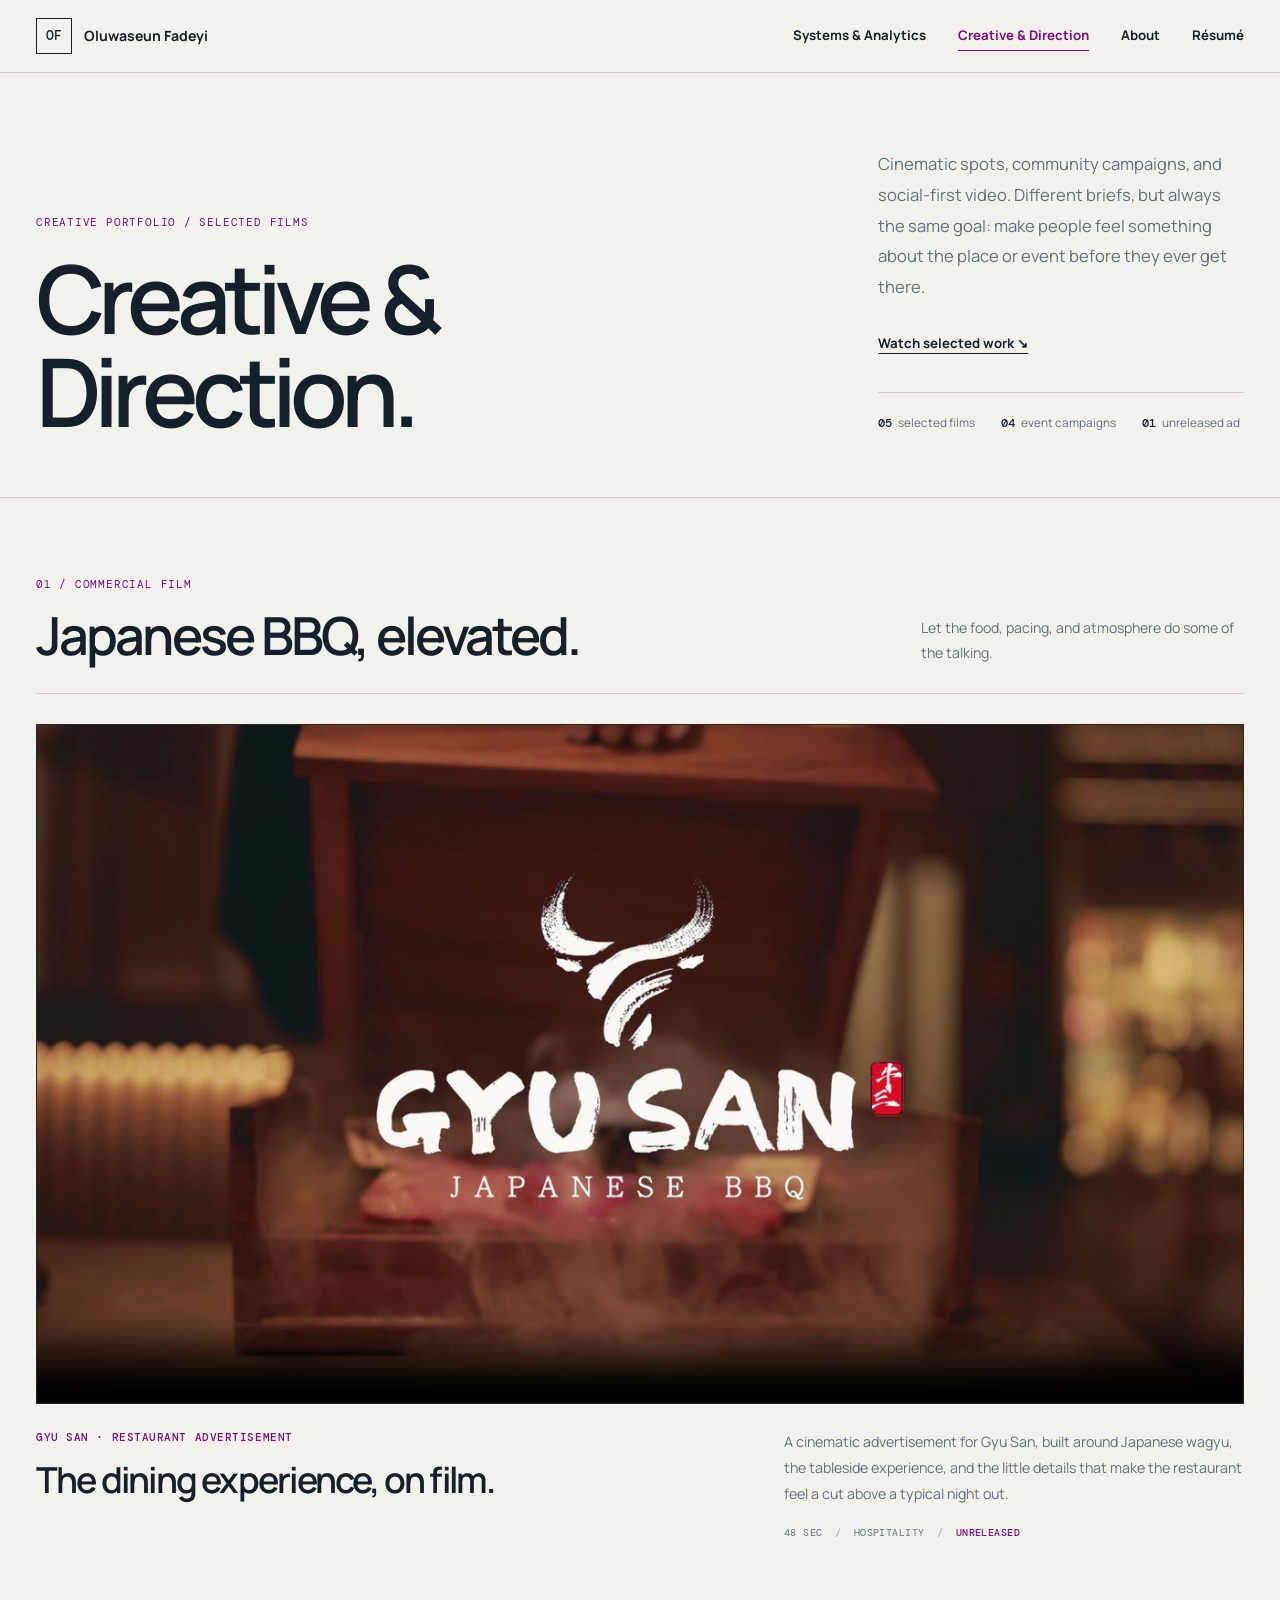
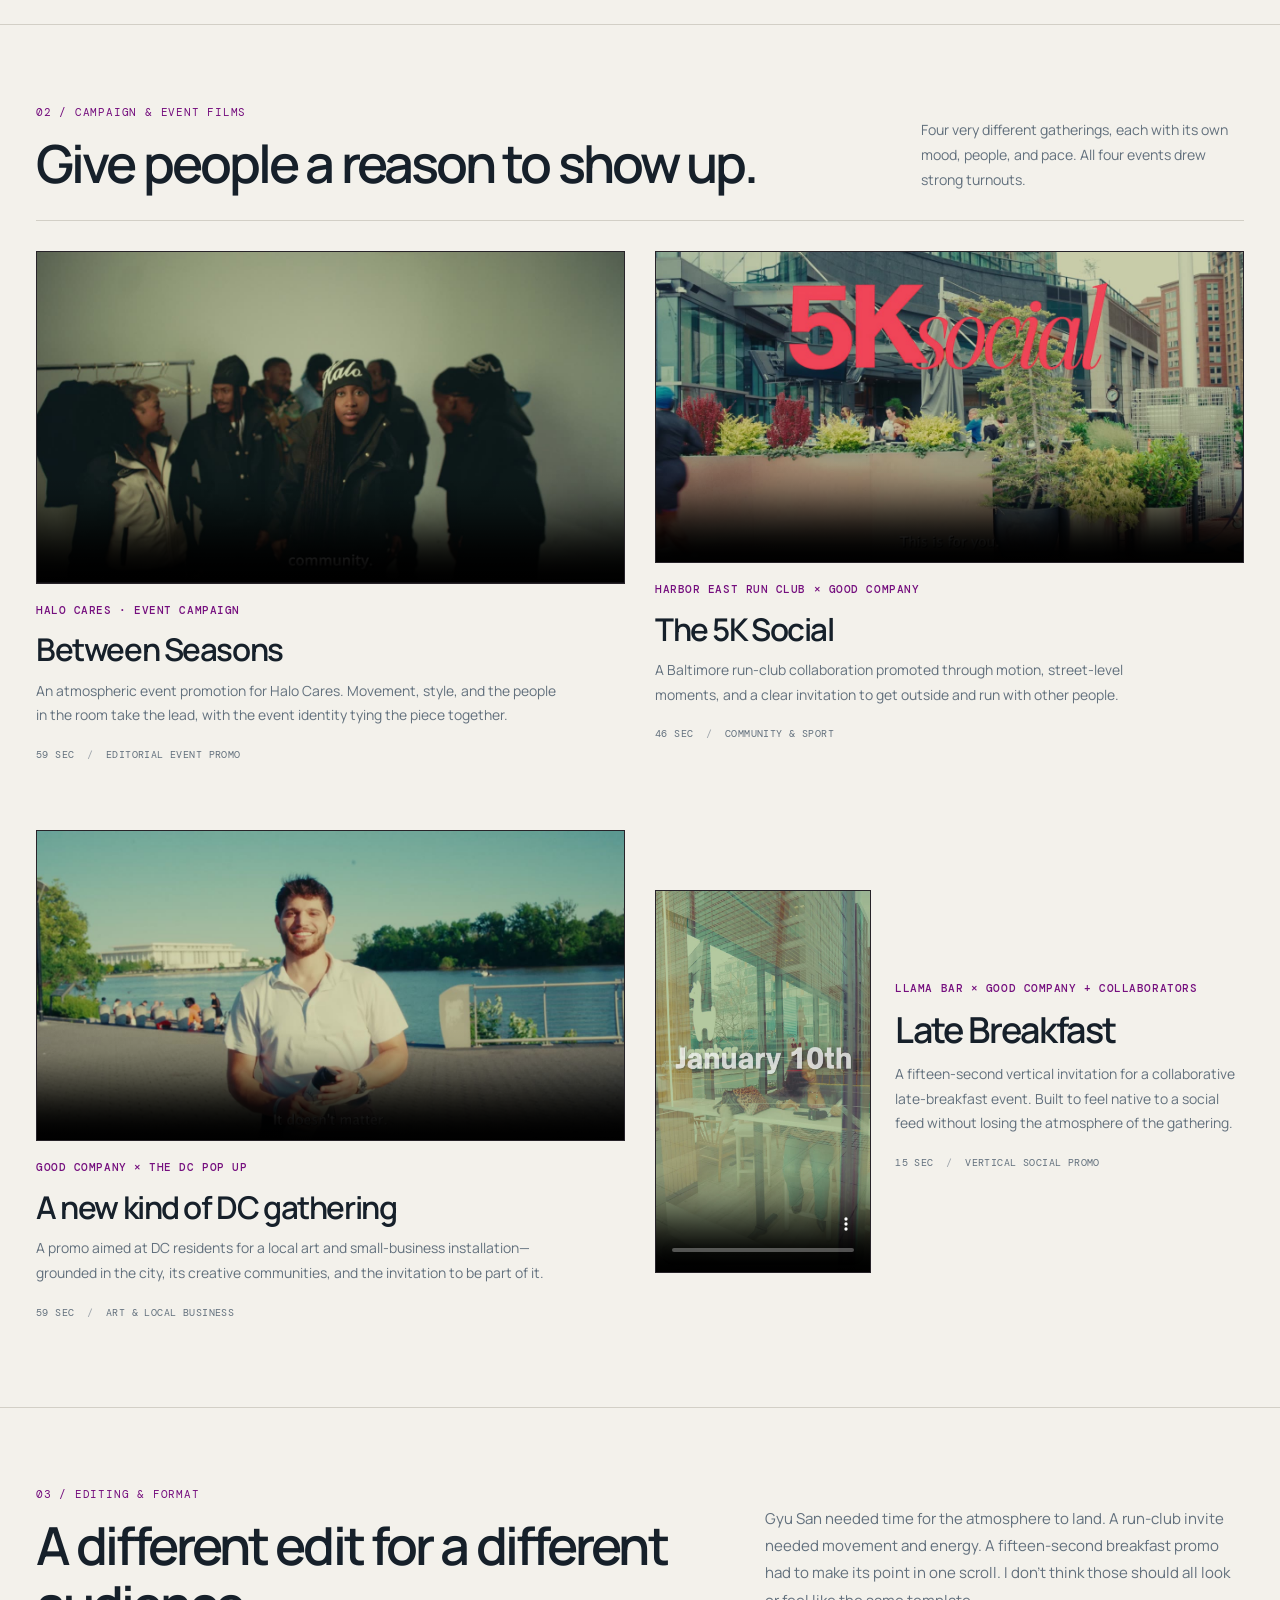
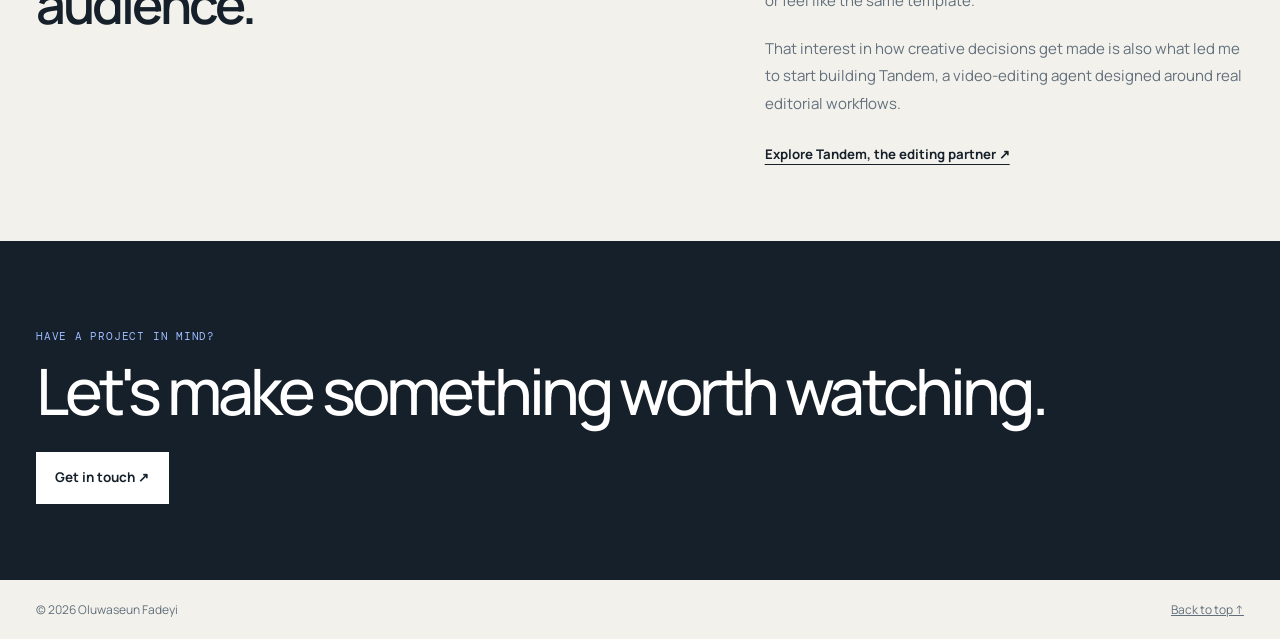
==== creative.html @ 0662e07e "Creative Work" ====
<!doctype html>
<html lang="en">
<head>
  <meta charset="utf-8">
  <meta name="viewport" content="width=device-width, initial-scale=1">
  <meta name="description" content="Selected cinematic advertising, community event films and social-first promotional videos by Oluwaseun Fadeyi.">
  <title>Creative &amp; Direction — Oluwaseun Fadeyi</title>
  <link rel="preconnect" href="https://fonts.googleapis.com">
  <link rel="preconnect" href="https://fonts.gstatic.com" crossorigin>
  <link href="https://fonts.googleapis.com/css2?family=DM+Mono:wght@400;500&family=Manrope:wght@400;500;600;700&display=swap" rel="stylesheet">
  <link rel="stylesheet" href="portfolio-2026.css">
  <link rel="stylesheet" href="creative-work.css">
</head>
<body class="creative-mode">
  <a class="skip-link" href="#main">Skip to content</a>
  <header class="site-header">
    <nav class="nav-shell container" aria-label="Main navigation">
      <a class="wordmark" href="index.html" aria-label="Home"><span class="wordmark-icon">OF</span><span class="name">Oluwaseun Fadeyi</span></a>
      <button class="menu-toggle" type="button" aria-label="Toggle navigation" aria-controls="nav-links" aria-expanded="false"><span></span><span></span></button>
      <div class="nav-links" id="nav-links">
        <a href="systems.html">Systems &amp; Analytics</a>
        <a href="creative.html" aria-current="page">Creative &amp; Direction</a>
        <a href="index.html#about">About</a>
        <a href="resume.pdf">Résumé</a>
      </div>
    </nav>
  </header>

  <main id="main">
    <section class="cw-hero" id="top">
      <div class="container cw-hero-grid">
        <div>
          <p class="kicker">Creative portfolio / selected films</p>
          <h1>Creative &amp;<br>Direction.</h1>
        </div>
        <div class="cw-hero-aside">
          <p class="cw-hero-lede">Cinematic spots, community campaigns, and social-first video. Different briefs, but always the same goal: make people feel something about the place or event before they ever get there.</p>
          <a href="#films" class="text-link">Watch selected work ↘</a>
          <div class="cw-overview" aria-label="Portfolio contents">
            <span><strong>05</strong> selected films</span>
            <span><strong>04</strong> event campaigns</span>
            <span><strong>01</strong> unreleased ad</span>
          </div>
        </div>
      </div>
    </section>

    <section class="cw-section" id="films" aria-labelledby="cw-commercial-head">
      <div class="container">
        <div class="cw-section-header">
          <div>
            <p class="kicker">01 / Commercial film</p>
            <h2 id="cw-commercial-head">Japanese BBQ, elevated.</h2>
          </div>
          <p>Let the food, pacing, and atmosphere do some of the talking.</p>
        </div>
        <article class="cw-feature-film" aria-labelledby="gyu-title">
          <div class="cw-video-shell cw-wide">
            <video controls playsinline preload="none" poster="assets/creative/gyu-san.jpg" aria-label="Play Gyu San restaurant advertisement">
              <source src="assets/creative/gyu-san.mp4" type="video/mp4">
              Your browser does not support video playback.
            </video>
          </div>
          <div class="cw-feature-caption">
            <div>
              <p class="cw-label">Gyu San · Restaurant advertisement</p>
              <h3 id="gyu-title">The dining experience, on film.</h3>
            </div>
            <div class="cw-caption-body">
              <p>A cinematic advertisement for Gyu San, built around Japanese wagyu, the tableside experience, and the little details that make the restaurant feel a cut above a typical night out.</p>
              <p class="cw-meta">48 sec <span aria-hidden="true">/</span> Hospitality <span aria-hidden="true">/</span> <strong>Unreleased</strong></p>
            </div>
          </div>
        </article>
      </div>
    </section>

    <section class="cw-section" id="campaigns" aria-labelledby="cw-campaign-head">
      <div class="container">
        <div class="cw-section-header">
          <div>
            <p class="kicker">02 / Campaign &amp; event films</p>
            <h2 id="cw-campaign-head">Give people a reason to show up.</h2>
          </div>
          <p>Four very different gatherings, each with its own mood, people, and pace. All four events drew strong turnouts.</p>
        </div>

        <div class="cw-project-grid">
          <article class="cw-project" aria-labelledby="seasons-title">
            <div class="cw-video-shell cw-wide">
              <video controls playsinline preload="none" poster="assets/creative/between-seasons.jpg" aria-label="Play Between Seasons event film">
                <source src="assets/creative/between-seasons.mp4" type="video/mp4">
                Your browser does not support video playback.
              </video>
            </div>
            <div class="cw-project-copy">
              <p class="cw-label">Halo Cares · Event campaign</p>
              <h3 id="seasons-title">Between Seasons</h3>
              <p>An atmospheric event promotion for Halo Cares. Movement, style, and the people in the room take the lead, with the event identity tying the piece together.</p>
              <p class="cw-meta">59 sec <span aria-hidden="true">/</span> Editorial event promo</p>
            </div>
          </article>

          <article class="cw-project" aria-labelledby="running-title">
            <div class="cw-video-shell cw-wide">
              <video controls playsinline preload="none" poster="assets/creative/run-club.jpg" style="aspect-ratio:4096/2160" aria-label="Play Harbor East Run Club 5K Social film">
                <source src="assets/creative/run-club.mp4" type="video/mp4">
                Your browser does not support video playback.
              </video>
            </div>
            <div class="cw-project-copy">
              <p class="cw-label">Harbor East Run Club × Good Company</p>
              <h3 id="running-title">The 5K Social</h3>
              <p>A Baltimore run-club collaboration promoted through motion, street-level moments, and a clear invitation to get outside and run with other people.</p>
              <p class="cw-meta">46 sec <span aria-hidden="true">/</span> Community &amp; sport</p>
            </div>
          </article>

          <article class="cw-project" aria-labelledby="dc-title">
            <div class="cw-video-shell cw-wide">
              <video controls playsinline preload="none" poster="assets/creative/dc-pop-up.jpg" style="aspect-ratio:4096/2160" aria-label="Play Good Company and The DC Pop Up film">
                <source src="assets/creative/dc-pop-up.mp4" type="video/mp4">
                Your browser does not support video playback.
              </video>
            </div>
            <div class="cw-project-copy">
              <p class="cw-label">Good Company × The DC Pop Up</p>
              <h3 id="dc-title">A new kind of DC gathering</h3>
              <p>A promo aimed at DC residents for a local art and small-business installation—grounded in the city, its creative communities, and the invitation to be part of it.</p>
              <p class="cw-meta">59 sec <span aria-hidden="true">/</span> Art &amp; local business</p>
            </div>
          </article>

          <article class="cw-project cw-project-portrait" aria-labelledby="breakfast-title">
            <div class="cw-portrait-row">
              <div class="cw-video-shell cw-tall">
                <video controls playsinline preload="none" poster="assets/creative/late-breakfast.jpg" aria-label="Play Late Breakfast vertical event promo">
                  <source src="assets/creative/late-breakfast.mp4" type="video/mp4">
                  Your browser does not support video playback.
                </video>
              </div>
              <div class="cw-project-copy">
                <p class="cw-label">Llama Bar × Good Company + collaborators</p>
                <h3 id="breakfast-title">Late Breakfast</h3>
                <p>A fifteen-second vertical invitation for a collaborative late-breakfast event. Built to feel native to a social feed without losing the atmosphere of the gathering.</p>
                <p class="cw-meta">15 sec <span aria-hidden="true">/</span> Vertical social promo</p>
              </div>
            </div>
          </article>
        </div>
      </div>
    </section>

    <section class="cw-section cw-method" id="approach">
      <div class="container cw-approach-grid">
        <div>
          <p class="kicker">03 / Editing &amp; format</p>
          <h2>A different edit for a different audience.</h2>
        </div>
        <div>
          <p>Gyu San needed time for the atmosphere to land. A run-club invite needed movement and energy. A fifteen-second breakfast promo had to make its point in one scroll. I don't think those should all look or feel like the same template.</p>
          <p>That interest in how creative decisions get made is also what led me to start building Tandem, a video-editing agent designed around real editorial workflows.</p>
          <a class="text-link" href="case-studies/tandem.html">Explore Tandem, the editing partner ↗</a>
        </div>
      </div>
    </section>
  </main>

  <section class="contact"><div class="container"><p class="kicker">Have a project in mind?</p><h2>Let's make something worth watching.</h2><a class="button" href="mailto:rohifadeyi97@gmail.com">Get in touch ↗</a></div></section>
  <footer><div class="container"><span>© 2026 Oluwaseun Fadeyi</span><a href="#top">Back to top ↑</a></div></footer>
  <script src="portfolio-2026.js"></script>
</body>
</html>
---- portfolio-2026.css ----
:root{--paper:#f3f1eb;--ink:#16202a;--muted:#62707d;--line:#d2cfc6;--surface:#ebe8df;--blue:#1d54c7;--purple:#750f7e;--white:#fff;--content:1230px;--accent:var(--blue)}
*,:before,:after{box-sizing:border-box}
html{scroll-behavior:smooth}
body{margin:0;background:var(--paper);color:var(--ink);font-family:'Manrope',Arial,sans-serif;line-height:1.6;-webkit-font-smoothing:antialiased}
body.creative-mode{--accent:var(--purple)}
a{color:inherit}img{max-width:100%;display:block}button{font:inherit}
.skip-link{position:absolute;left:1rem;top:-5rem;z-index:1000;background:var(--ink);color:white;padding:.65rem 1rem}
.skip-link:focus{top:1rem}
.container{width:min(calc(100% - 72px),var(--content));margin-inline:auto}
.site-header{position:sticky;top:0;z-index:100;background:rgba(243,241,235,.97);border-bottom:1px solid var(--line);backdrop-filter:blur(16px)}
.nav-shell{min-height:72px;display:flex;align-items:center;justify-content:space-between;gap:2rem}
.wordmark{display:inline-flex;align-items:center;gap:12px;text-decoration:none;font-weight:700;font-size:.88rem;white-space:nowrap}
.wordmark-icon{display:grid;place-items:center;width:36px;height:36px;border:1px solid var(--ink);font:500 .84rem/1 'DM Mono',monospace}
.nav-links{display:flex;align-items:center;gap:2rem}
.nav-links a{text-decoration:none;font-size:.83rem;font-weight:700;padding:.3rem 0;position:relative}
.nav-links a:hover,.nav-links a[aria-current=page]{color:var(--accent)}
.nav-links a[aria-current=page]::after{position:absolute;content:'';height:1px;background:var(--accent);bottom:0;left:0;right:0}
.menu-toggle{display:none;border:0;background:none;cursor:pointer;width:42px;height:42px;padding:10px}
.menu-toggle span{display:block;height:1px;background:var(--ink);margin:6px 0}
.kicker,.section-index,.eyebrow,.mono,.project-tag,.track-label,.data-label{font-family:'DM Mono',monospace;font-size:.7rem;line-height:1.6;letter-spacing:.07em;text-transform:uppercase}
.kicker,.section-index,.project-tag{color:var(--accent)}
.muted{color:var(--muted)}
.button{display:inline-flex;align-items:center;justify-content:center;gap:.55rem;padding:.88rem 1.15rem;border:1px solid var(--ink);min-height:46px;text-decoration:none;font-size:.84rem;font-weight:700;transition:background .16s,color .16s;white-space:nowrap}
.button:hover{background:var(--ink);color:white}
.button-accent{background:var(--accent);border-color:var(--accent);color:#fff}
.button-accent:hover{filter:brightness(.86);background:var(--accent)}
.text-link{font-size:.83rem;font-weight:700;text-decoration:underline;text-decoration-thickness:1px;text-underline-offset:5px}
.text-link:hover{color:var(--accent)}
.hero{padding:82px 0 65px;border-bottom:1px solid var(--line)}
.hero-layout{display:grid;grid-template-columns:minmax(0,1.7fr) minmax(265px,.8fr);gap:clamp(2rem,7vw,8rem);align-items:end}
.hero h1{font-size:clamp(3.25rem,6.7vw,7.2rem);line-height:.985;font-weight:600;letter-spacing:-.068em;max-width:940px;margin:1.15rem 0 0}
.hero-summary{padding-bottom:.42rem}
.hero-summary p{font-size:1.02rem;color:var(--muted);margin:0;line-height:1.8}
.hero-actions{display:flex;align-items:center;gap:1.1rem;flex-wrap:wrap;margin-top:1.8rem}
.hero-short h1{font-size:clamp(3.2rem,6vw,6.2rem);max-width:1030px}
.hero-short{padding:80px 0 56px}
.hero-short .hero-summary{max-width:470px}
.hero-creative h1{font-size:clamp(3.2rem,6vw,6.25rem)}
.section{padding:74px 0;border-bottom:1px solid var(--line)}
.section:last-of-type{border-bottom:0}
.section-heading{display:grid;grid-template-columns:minmax(0,1fr) minmax(210px,.5fr);align-items:end;gap:2rem;padding-bottom:26px;margin-bottom:25px;border-bottom:1px solid var(--line)}
.section-heading h2{font-size:clamp(2rem,3.4vw,3.55rem);font-weight:600;letter-spacing:-.05em;line-height:1.12;margin:.8rem 0 0;max-width:760px}
.section-heading p:last-child{margin:0;color:var(--muted);font-size:.9rem;line-height:1.8}
.route-grid{display:grid;grid-template-columns:1fr 1fr;gap:16px}
.route-card{position:relative;display:flex;flex-direction:column;min-height:390px;padding:clamp(25px,3vw,44px);border:1px solid var(--line);text-decoration:none;background:var(--surface);transition:transform .18s,box-shadow .18s}
.route-card:hover{transform:translateY(-3px);box-shadow:0 14px 32px rgba(20,32,42,.075)}
.route-card.creative-route{background:#efe9ed}
.route-card .route-label{display:flex;align-items:center;gap:9px;color:var(--blue)}
.route-card.creative-route .route-label{color:var(--purple)}
.route-card h3{font-size:clamp(2.05rem,3.8vw,3.75rem);letter-spacing:-.058em;font-weight:600;line-height:1.08;max-width:440px;margin:4.2rem 0 .9rem}
.route-card p{margin:0 0 2rem;max-width:470px;font-size:.94rem;color:var(--muted)}
.route-card .card-bottom{display:flex;justify-content:space-between;align-items:center;gap:1rem;margin-top:auto;font-size:.83rem;font-weight:700}
.route-card .arrow{font-size:1.5rem;line-height:1}
.feature-grid{display:grid;grid-template-columns:repeat(2,minmax(0,1fr));gap:28px}
.feature-card{border-top:1px solid var(--line);padding-top:23px;display:flex;flex-direction:column}
.feature-card h3{font-size:clamp(1.55rem,2.3vw,2.25rem);letter-spacing:-.045em;line-height:1.15;margin:1rem 0 .6rem;font-weight:600}
.feature-card p{font-size:.92rem;line-height:1.7;margin:.1rem 0 1.4rem;color:var(--muted)}
.feature-card .card-meta{font-size:.7rem;font-family:'DM Mono',monospace;color:var(--muted);margin-top:auto;padding-top:1rem;border-top:1px solid var(--line)}
.feature-card .visual{height:220px;overflow:hidden;border:1px solid var(--line);background:#e9e6e0;padding:23px;position:relative}
.feature-card .visual.creative-visual{background:#1c1820;color:white;border-color:#2c2530}
.visual-label{font:500 .64rem 'DM Mono',monospace;color:var(--accent);text-transform:uppercase;letter-spacing:.08em}
.visual.creative-visual .visual-label{color:#dfa9ee}
.visual-flow{display:flex;align-items:center;justify-content:center;gap:9px;margin-top:34px}
.flow-box{display:grid;place-items:center;min-height:69px;flex:1;border:1px solid #c6c4bd;padding:10px;text-align:center;font-size:.78rem;font-weight:700;background:#f4f2ec}
.flow-link{font-family:'DM Mono',monospace;color:var(--accent)}
.timeline-visual{display:grid;gap:12px;margin-top:22px}
.timeline-visual .trow{display:flex;align-items:center;gap:9px}
.timeline-visual .trow>span{font:600 .61rem 'DM Mono',monospace;color:var(--muted);width:52px}
.timeline-visual .trow>div{height:20px;background:#d9d3df;border-left:4px solid var(--purple)}
.timeline-visual .trow:nth-child(2)>div{width:80%;background:#c6bad5}
.timeline-visual .trow:nth-child(3)>div{width:67%;background:#bdabc7}
.timeline-visual .trow:nth-child(4)>div{width:91%;background:#cab7d7}
.timeline-visual .trow:first-child>div{width:58%}
.project-table{border-top:1px solid var(--line)}
.project-line{display:grid;grid-template-columns:44px minmax(0,1.2fr) minmax(150px,.82fr);gap:30px;align-items:center;padding:24px 0;border-bottom:1px solid var(--line)}
.project-line .idx{font-family:'DM Mono',monospace;color:var(--muted);font-size:.7rem}
.project-line h3{font-size:1.23rem;letter-spacing:-.025em;margin:0 0 .3rem;font-weight:700}
.project-line h3 a{text-decoration:none}
.project-line h3 a:hover{text-decoration:underline;text-underline-offset:4px}
.project-line p{font-size:.82rem;color:var(--muted);margin:0;max-width:600px}
.project-line .tech{text-align:right;font:.68rem/1.65 'DM Mono',monospace;color:var(--muted);text-transform:uppercase}
.section-slim{padding:52px 0}
.about-grid{display:grid;grid-template-columns:1fr .9fr;gap:8%;align-items:start}
.about-grid h2{font-size:clamp(1.85rem,2.8vw,3rem);letter-spacing:-.045em;line-height:1.13;margin:.9rem 0 0;font-weight:600}
.about-grid p{color:var(--muted);font-size:.95rem;margin:0 0 1rem}
.contact{background:var(--ink);color:var(--white);padding:76px 0}
.contact .kicker{color:#9cbbff}
.contact h2{font-size:clamp(2.7rem,5vw,5.4rem);font-weight:500;letter-spacing:-.06em;line-height:1.02;margin:.75rem 0 1.8rem}
.contact .button{border-color:white;background:white;color:var(--ink)}
footer{padding:20px 0;color:var(--muted);font-size:.75rem}
footer .container{display:flex;align-items:center;justify-content:space-between;gap:2rem}
.case-hero{padding:72px 0 50px;border-bottom:1px solid var(--line)}
.case-hero h1{max-width:980px;line-height:1.03;font-size:clamp(2.9rem,6vw,6rem);letter-spacing:-.06em;margin:.9rem 0 1.8rem;font-weight:600}
.case-lead{font-size:1.06rem;color:var(--muted);max-width:840px;line-height:1.75}
.metadata{display:flex;flex-wrap:wrap;gap:7px;margin-top:22px}
.metadata span{border:1px solid var(--line);font:500 .65rem 'DM Mono',monospace;text-transform:uppercase;padding:.55rem .7rem}
.case-grid{display:grid;grid-template-columns:1fr 1fr;gap:48px;align-items:start}
.case-copy h2{font-size:clamp(1.6rem,2.7vw,2.5rem);line-height:1.2;letter-spacing:-.04em;margin:0 0 1.1rem;font-weight:600}
.case-copy p{color:var(--muted);font-size:.95rem;max-width:650px;margin:0 0 1.1rem}
.case-card{background:var(--surface);border:1px solid var(--line);padding:26px}
.case-card h3{font-size:1.05rem;margin:0 0 1rem;font-weight:700}
.case-card p{font-size:.85rem;color:var(--muted);margin:0 0 .7rem}
.case-card .visual-flow{margin:21px 0}
.case-card .flow-box{min-height:85px;font-size:.72rem}
.number-list{display:grid;grid-template-columns:1fr 1fr;gap:0;border-top:1px solid var(--line)}
.number-list article{padding:25px 27px;border-bottom:1px solid var(--line)}
.number-list article:nth-child(odd){border-right:1px solid var(--line)}
.number-list article h3{font-size:1.1rem;margin:.85rem 0 .5rem;letter-spacing:-.02em}
.number-list article p{color:var(--muted);font-size:.88rem;margin:0}
.number-list .mono{color:var(--accent)}
.note{border-left:2px solid var(--accent);padding-left:16px;color:var(--muted);font-size:.82rem}
.creative-gallery{display:grid;grid-template-columns:1fr 1fr;gap:34px}
.creative-piece{margin:0}
.creative-piece.large{grid-column:1/-1}
.media-slot{position:relative;aspect-ratio:16/9;background:#201b23;color:#fff;display:flex;justify-content:center;align-items:center;overflow:hidden}
.media-slot:after{content:'';position:absolute;inset:0;border:1px solid rgba(255,255,255,.1);pointer-events:none}
.media-slot .slot-center{text-align:center;z-index:1}
.media-slot .slot-center span{display:block;margin-top:.4rem;font-size:.7rem;color:#c7bfc7}
.media-slot .slot-mark{font:600 clamp(2.1rem,5vw,5rem) 'Manrope',sans-serif;letter-spacing:-.065em;color:#4b3a4e}
.media-slot.ugc{background:#e4dae1;color:var(--ink)}
.media-slot.ugc .slot-mark{color:#c8b8c8}
.media-slot.formats{background:#2b2130}
.media-slot video{display:block;width:100%;height:100%;object-fit:contain;background:#101010}
.media-slot iframe{width:100%;height:100%;border:0}
.creative-piece figcaption{padding-top:17px}
.creative-piece h3{font-size:1.3rem;letter-spacing:-.035em;margin:0 0 .25rem}
.creative-piece p{font-size:.86rem;color:var(--muted);margin:0}
.creative-piece .role-line{margin-top:.5rem;font:.67rem 'DM Mono',monospace;color:var(--purple);text-transform:uppercase}
.strip{display:flex;gap:10px;flex-wrap:wrap}
.strip span{border:1px solid var(--line);padding:.48rem .7rem;font:.68rem 'DM Mono',monospace;text-transform:uppercase}
.preview-flag{margin:0 0 12px;padding:.65rem .9rem;border:1px solid #b493aa;background:#f6edf4;color:#632765;font-size:.78rem}
@media(max-width:970px){.container{width:min(calc(100% - 44px),var(--content))}.hero-layout{grid-template-columns:1fr;gap:2rem}.hero h1{max-width:880px}.hero-summary{max-width:690px}.feature-grid{gap:16px}.route-card{min-height:350px}.route-card h3{margin-top:3.5rem}.project-line{grid-template-columns:34px 1fr 170px;gap:20px}.section-heading{grid-template-columns:1fr;gap:1rem}.case-grid{gap:25px}}
@media(max-width:650px){.container{width:min(calc(100% - 34px),var(--content))}.nav-shell{min-height:68px}.wordmark .name{font-size:.77rem}.menu-toggle{display:block}.nav-links{position:absolute;left:0;right:0;top:68px;display:none;flex-direction:column;align-items:stretch;gap:0;background:var(--paper);border-bottom:1px solid var(--line);padding:12px 18px}.nav-links.open{display:flex}.nav-links a{padding:13px 6px}.hero,.hero-short{padding:59px 0 46px}.hero h1{font-size:clamp(2.75rem,12vw,4.35rem)}.section{padding:53px 0}.route-grid,.feature-grid,.creative-gallery,.case-grid,.about-grid,.number-list{grid-template-columns:1fr}.route-card{min-height:295px}.route-card h3{margin-top:2.5rem}.project-line{grid-template-columns:27px 1fr;gap:13px}.project-line .tech{grid-column:2;text-align:left}.number-list article:nth-child(odd){border-right:none}.creative-piece.large{grid-column:auto}.contact{padding:59px 0}.metadata{gap:5px}.case-hero{padding-top:56px}.case-hero h1{font-size:clamp(2.8rem,11vw,4.2rem)}.visual-flow{gap:6px}.flow-box{padding:6px;font-size:.65rem}.feature-card .visual{height:202px;padding:17px}}
@media(prefers-reduced-motion:reduce){html{scroll-behavior:auto}*,*:before,*:after{transition:none!important}}

.skills-grid{display:grid;grid-template-columns:repeat(4,minmax(0,1fr));border-top:1px solid var(--line)}
.skills-grid article{padding:21px 20px 20px 0;border-right:1px solid var(--line);margin-right:20px}
.skills-grid article:last-child{border-right:0;margin-right:0}
.skills-grid h3{font-size:1rem;letter-spacing:-.025em;margin:.9rem 0 .5rem}
.skills-grid p{color:var(--muted);font-size:.82rem;margin:0}
@media(max-width:900px){.skills-grid{grid-template-columns:repeat(2,minmax(0,1fr))}.skills-grid article:nth-child(even){border-right:0}.skills-grid article{border-bottom:1px solid var(--line);padding:20px 10px 20px 0;margin-right:10px}}
@media(max-width:650px){.skills-grid{grid-template-columns:1fr}.skills-grid article{border-right:0;margin-right:0}}
---- creative-work.css ----
/* Creative page only. Builds on portfolio-2026.css without modifying the systems route. */
body.creative-mode{--accent:var(--purple)}
.cw-hero{padding:76px 0 59px;border-bottom:1px solid var(--line)}
.cw-hero-grid{display:grid;grid-template-columns:minmax(0,1.4fr) minmax(315px,.68fr);gap:clamp(2rem,7vw,7rem);align-items:end}
.cw-hero h1{font-size:clamp(3.4rem,7.4vw,7.6rem);font-weight:600;letter-spacing:-.072em;line-height:.98;margin:1.3rem 0 0}
.cw-hero-aside{padding-bottom:.3rem}
.cw-hero-lede{font-size:1.04rem;color:var(--muted);line-height:1.85;max-width:530px;margin:0 0 1.7rem}
.cw-overview{display:flex;flex-wrap:wrap;gap:.6rem 1.6rem;margin-top:2.3rem;padding-top:1.3rem;border-top:1px solid var(--line)}
.cw-overview span{color:var(--muted);font-size:.74rem;white-space:nowrap}
.cw-overview strong{color:var(--ink);font:500 .77rem 'DM Mono',monospace;margin-right:.25rem}
.cw-section{padding:67px 0 74px;border-bottom:1px solid var(--line)}
.cw-section-header{display:grid;grid-template-columns:minmax(0,1.4fr) minmax(255px,.55fr);gap:clamp(2rem,5vw,5rem);align-items:end;padding-bottom:28px;margin-bottom:30px;border-bottom:1px solid var(--line)}
.cw-section-header h2,.cw-approach-grid h2{font-size:clamp(2.25rem,4.1vw,4.3rem);letter-spacing:-.055em;line-height:1.12;font-weight:600;margin:.75rem 0 0;max-width:850px}
.cw-section-header > p{margin:0;color:var(--muted);font-size:.88rem;line-height:1.78}
.cw-video-shell{background:#141116;border:1px solid #272329;overflow:hidden;line-height:0}
.cw-video-shell video{display:block;width:100%;height:auto;object-fit:contain;background:#100e12}
.cw-video-shell.cw-wide video{aspect-ratio:16 / 9}
.cw-feature-caption{display:grid;grid-template-columns:minmax(0,1fr) minmax(270px,.65fr);gap:2.5rem;padding:25px 0 8px}
.cw-label{font:500 .69rem/1.6 'DM Mono',monospace!important;letter-spacing:.05em;color:var(--purple)!important;text-transform:uppercase;margin:0 0 .75rem!important}
.cw-feature-caption h3{font-weight:600;font-size:clamp(1.75rem,2.8vw,2.65rem);letter-spacing:-.05em;line-height:1.18;margin:0}
.cw-caption-body p{color:var(--muted);margin:0;font-size:.89rem;line-height:1.8}
.cw-meta{font:400 .65rem/1.8 'DM Mono',monospace!important;color:var(--muted)!important;margin-top:1.1rem!important;text-transform:uppercase;letter-spacing:.04em}
.cw-meta span{margin:0 .38rem;color:#9ca3aa}
.cw-meta strong{color:var(--purple);font-weight:500}
.cw-project-grid{display:grid;grid-template-columns:repeat(2,minmax(0,1fr));gap:55px 30px}
.cw-project{margin:0;min-width:0}
.cw-project-copy{padding-top:18px}
.cw-project h3{font-weight:600;letter-spacing:-.045em;line-height:1.18;font-size:clamp(1.5rem,2.45vw,2.35rem);margin:.4rem 0 .65rem}
.cw-project-copy>p:not(.cw-label):not(.cw-meta){margin:0;color:var(--muted);font-size:.87rem;line-height:1.78;max-width:530px}
.cw-portrait-row{display:grid;grid-template-columns:minmax(155px,.62fr) minmax(185px,1fr);gap:24px;align-items:center;height:100%}
.cw-portrait-row .cw-tall{max-width:265px;width:100%;justify-self:center}
.cw-tall video{aspect-ratio:9/16}
.cw-project-portrait .cw-project-copy{padding-top:0}
.cw-project-portrait h3{font-size:clamp(1.7rem,2.8vw,2.6rem)}
.cw-method{border-bottom:0}
.cw-approach-grid{display:grid;grid-template-columns:minmax(0,1fr) minmax(0,.75fr);gap:clamp(2rem,7vw,7rem);align-items:start}
.cw-approach-grid>div:last-child{padding-top:30px}
.cw-approach-grid>div:last-child p{margin:0 0 1.3rem;color:var(--muted);font-size:.94rem;line-height:1.82}
.cw-approach-grid .text-link{display:inline-block;margin-top:.4rem}
@media(max-width:950px){
 .cw-hero-grid{grid-template-columns:1fr;gap:2rem}
 .cw-hero-aside{max-width:700px}
 .cw-section-header{grid-template-columns:1fr;gap:.9rem}
 .cw-section-header>p{max-width:570px}
 .cw-feature-caption{gap:1.5rem}
 .cw-portrait-row{grid-template-columns:minmax(110px,.7fr) minmax(0,1fr);gap:15px}
 .cw-approach-grid{gap:2rem}
}
@media(max-width:680px){
 .cw-hero{padding:55px 0 44px}
 .cw-hero h1{font-size:clamp(3.05rem,13vw,5.2rem);margin-top:.9rem}
 .cw-hero-lede{font-size:.95rem;line-height:1.75}
 .cw-overview{gap:.5rem 1rem;margin-top:1.7rem}
 .cw-section{padding:49px 0 54px}
 .cw-section-header{margin-bottom:20px;padding-bottom:20px}
 .cw-section-header h2,.cw-approach-grid h2{font-size:clamp(2.05rem,9vw,3.2rem)}
 .cw-feature-caption,.cw-project-grid,.cw-approach-grid{grid-template-columns:1fr}
 .cw-feature-caption{gap:.75rem;padding-top:19px}
 .cw-project-grid{gap:40px}
 .cw-project-copy{padding-top:14px}
 .cw-portrait-row{grid-template-columns:minmax(120px,.75fr) minmax(0,1.1fr);gap:16px}
 .cw-project-portrait h3{font-size:1.6rem}
 .cw-project-portrait .cw-label{font-size:.58rem!important}
 .cw-project-portrait .cw-project-copy>p:not(.cw-label):not(.cw-meta){font-size:.78rem}
 .cw-approach-grid>div:last-child{padding-top:0}
}
@media(max-width:400px){
 .cw-portrait-row{grid-template-columns:1fr}
 .cw-portrait-row .cw-tall{max-width:250px}
 .cw-project-portrait .cw-project-copy{padding-top:7px}
}
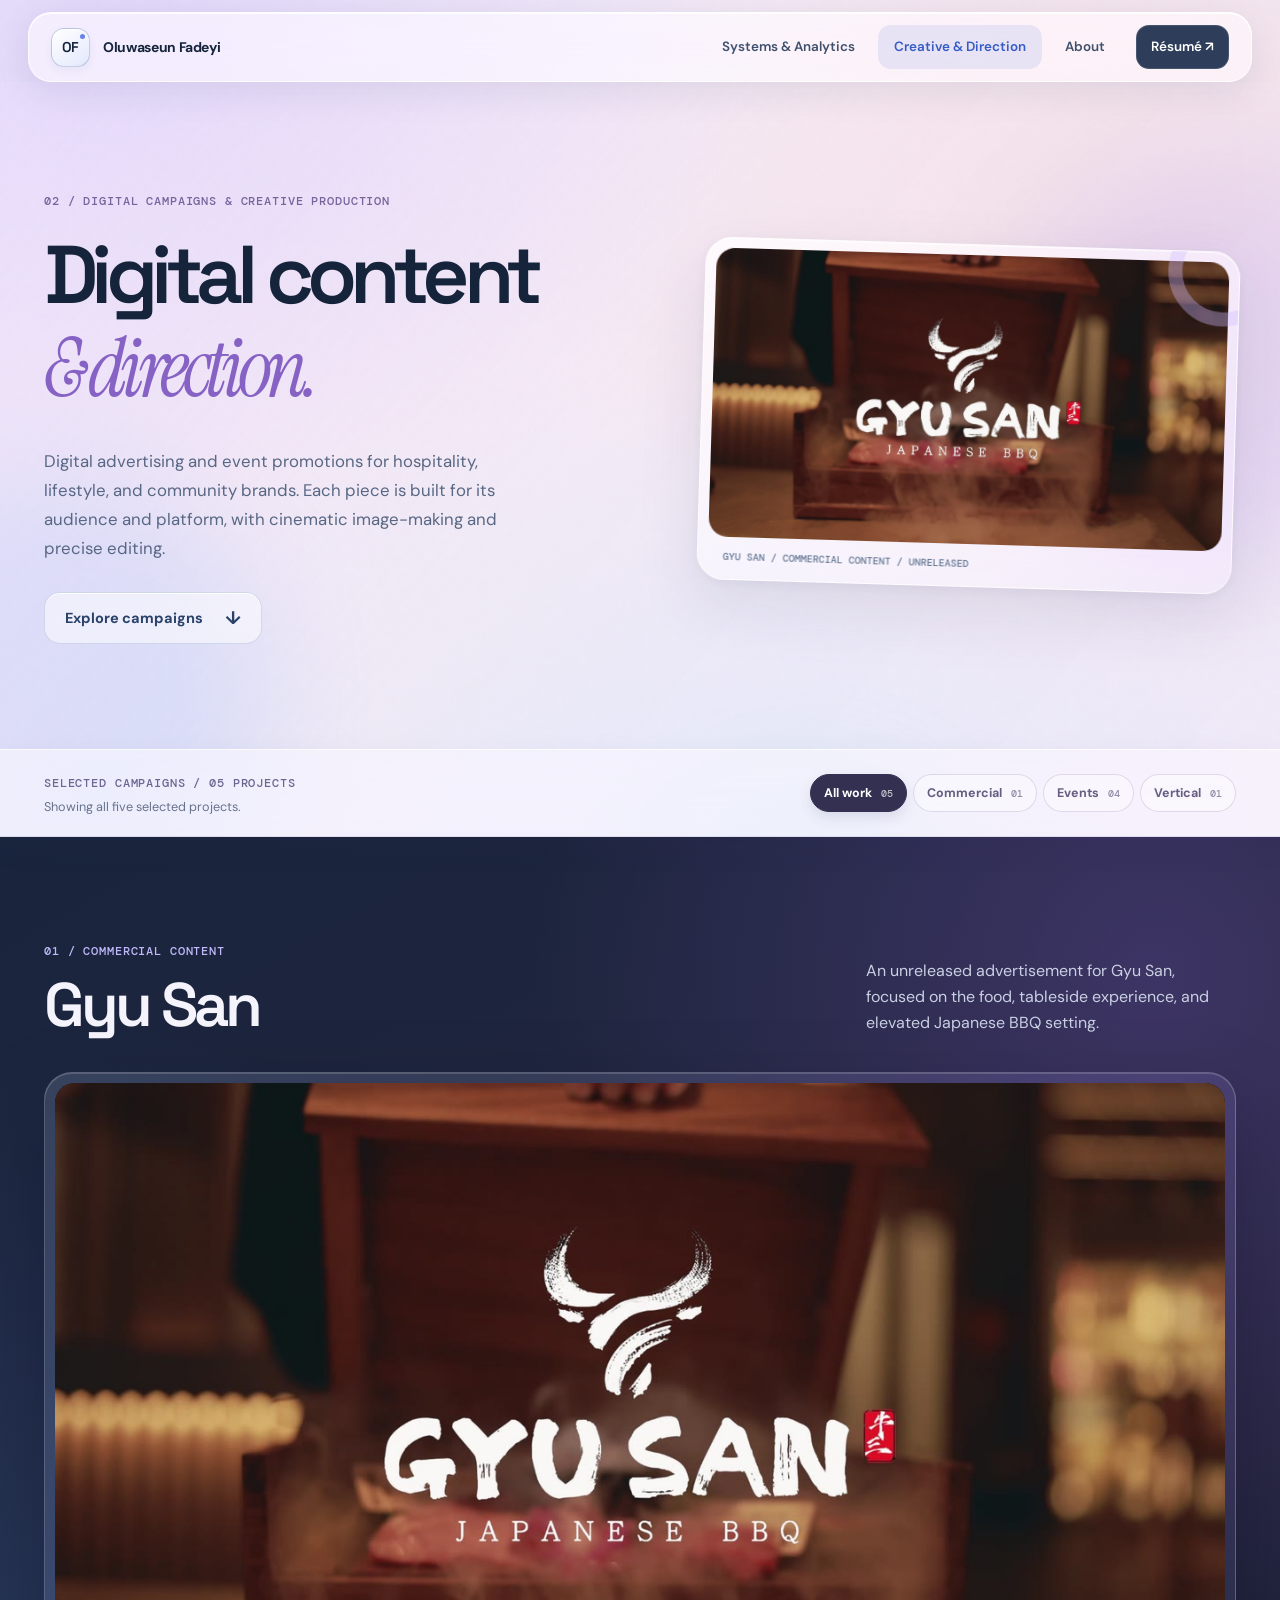
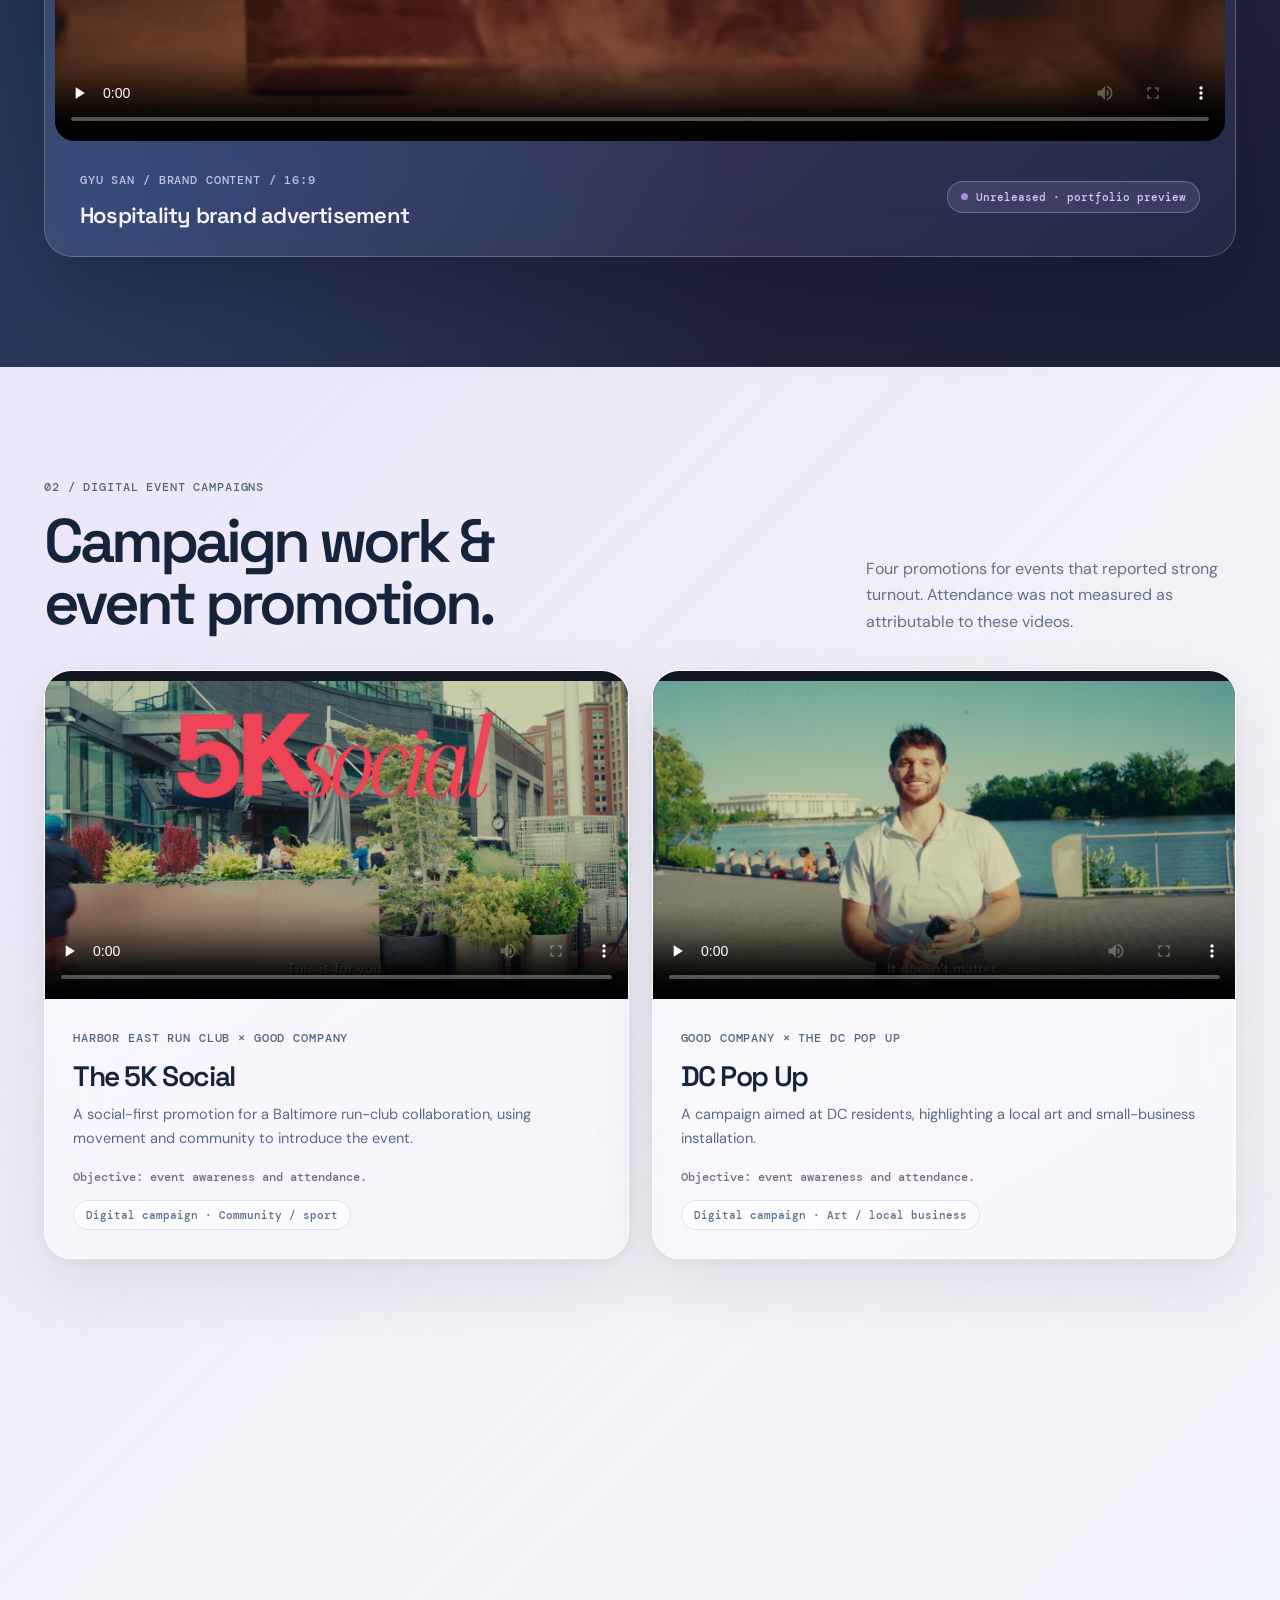
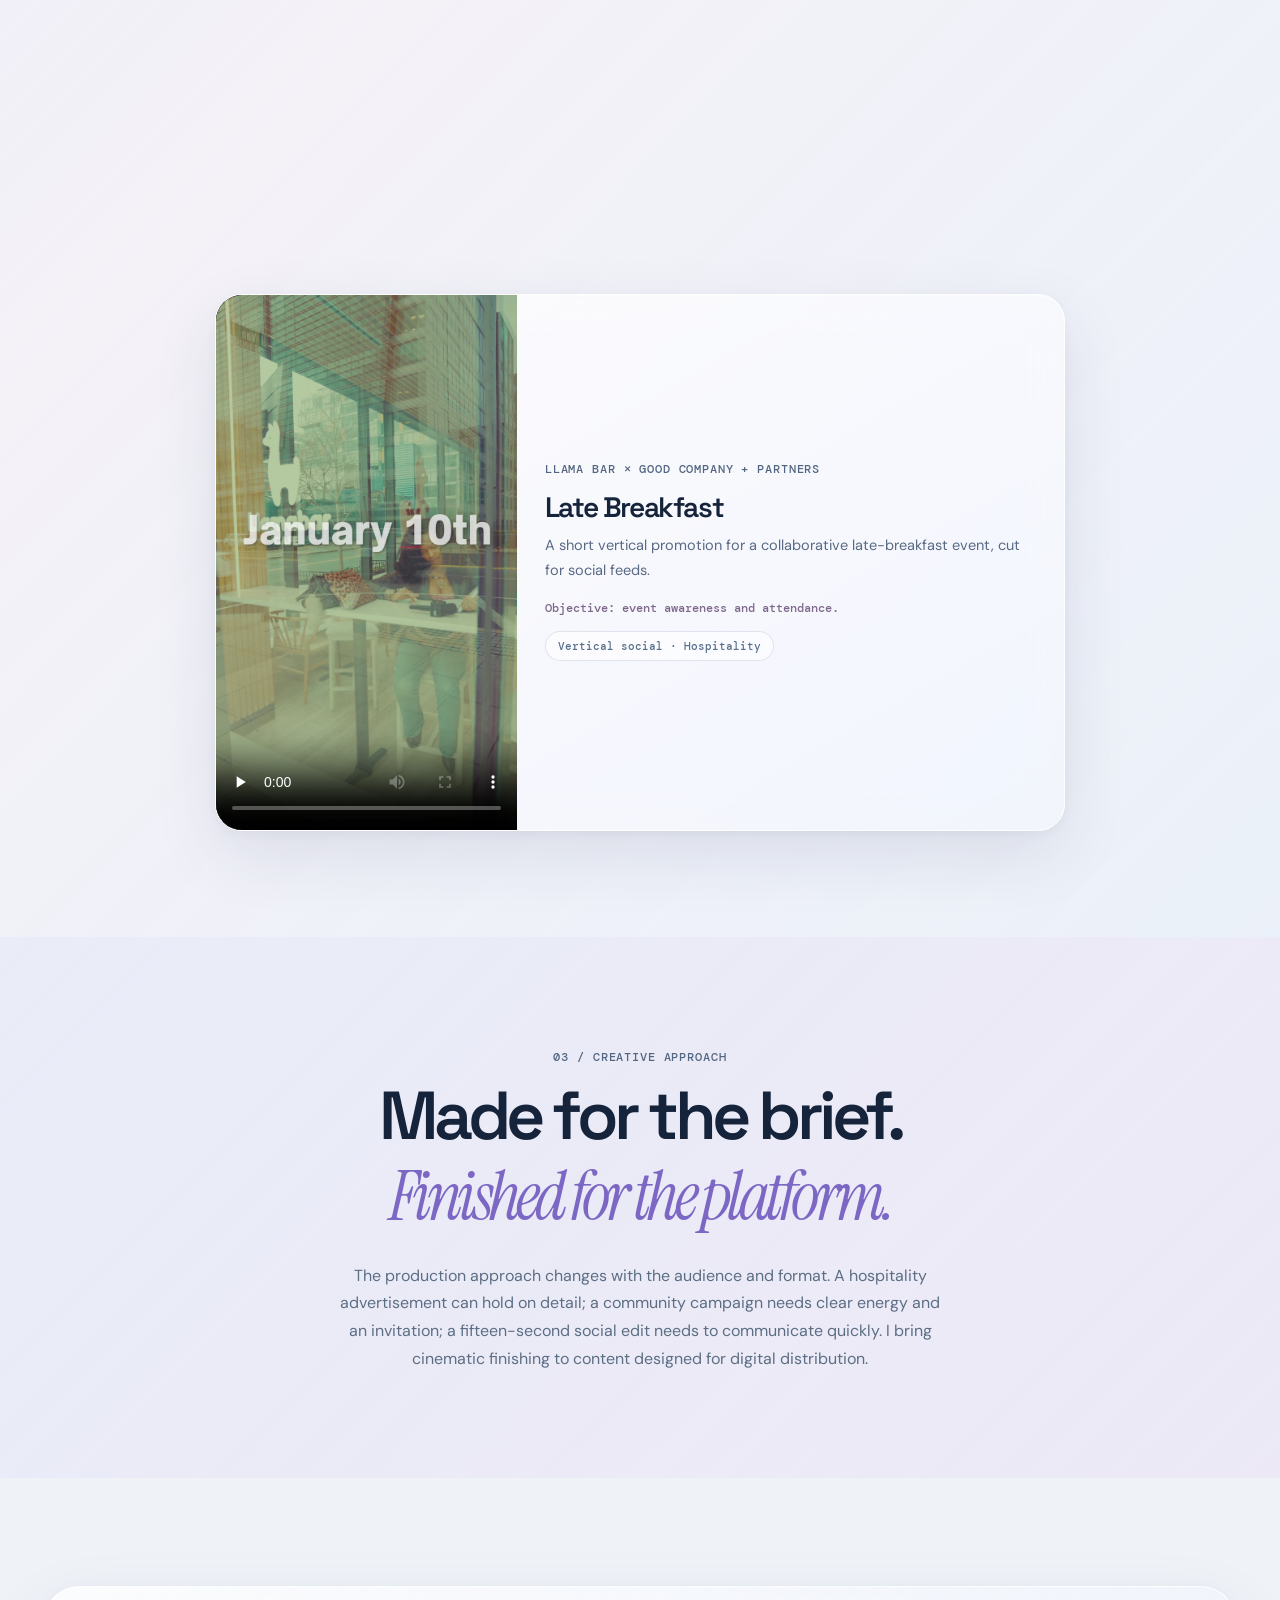
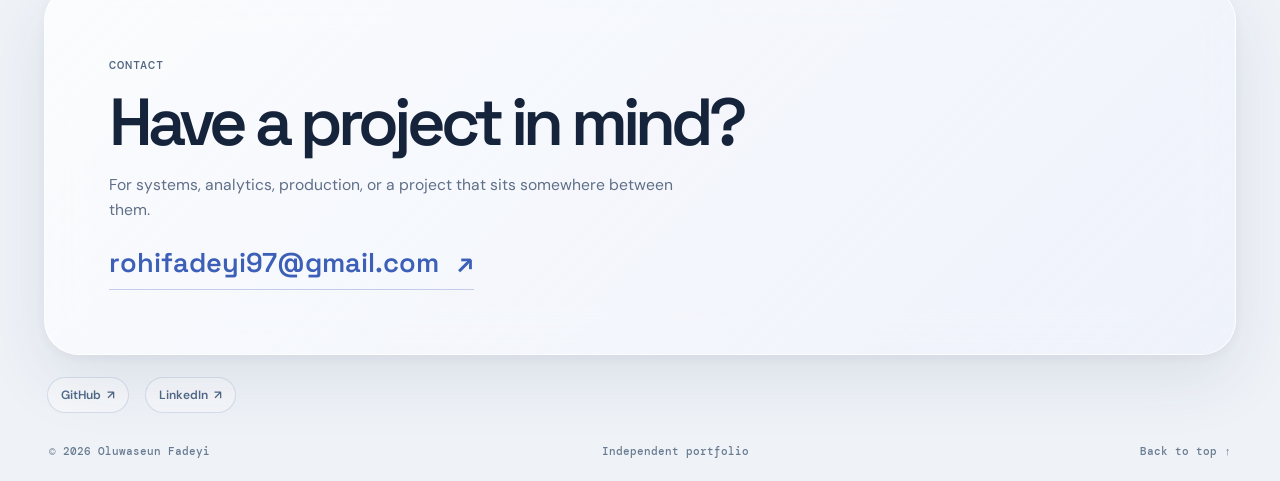
==== commit 2b472a2a: "newer look" ====
--- a/creative.html
+++ b/creative.html
@@ -1,173 +1,27 @@
-<!doctype html>
-<html lang="en">
-<head>
-  <meta charset="utf-8">
-  <meta name="viewport" content="width=device-width, initial-scale=1">
-  <meta name="description" content="Selected cinematic advertising, community event films and social-first promotional videos by Oluwaseun Fadeyi.">
-  <title>Creative &amp; Direction — Oluwaseun Fadeyi</title>
-  <link rel="preconnect" href="https://fonts.googleapis.com">
-  <link rel="preconnect" href="https://fonts.gstatic.com" crossorigin>
-  <link href="https://fonts.googleapis.com/css2?family=DM+Mono:wght@400;500&family=Manrope:wght@400;500;600;700&display=swap" rel="stylesheet">
-  <link rel="stylesheet" href="portfolio-2026.css">
-  <link rel="stylesheet" href="creative-work.css">
-</head>
-<body class="creative-mode">
-  <a class="skip-link" href="#main">Skip to content</a>
-  <header class="site-header">
-    <nav class="nav-shell container" aria-label="Main navigation">
-      <a class="wordmark" href="index.html" aria-label="Home"><span class="wordmark-icon">OF</span><span class="name">Oluwaseun Fadeyi</span></a>
-      <button class="menu-toggle" type="button" aria-label="Toggle navigation" aria-controls="nav-links" aria-expanded="false"><span></span><span></span></button>
-      <div class="nav-links" id="nav-links">
-        <a href="systems.html">Systems &amp; Analytics</a>
-        <a href="creative.html" aria-current="page">Creative &amp; Direction</a>
-        <a href="index.html#about">About</a>
-        <a href="resume.pdf">Résumé</a>
-      </div>
-    </nav>
-  </header>
-
-  <main id="main">
-    <section class="cw-hero" id="top">
-      <div class="container cw-hero-grid">
-        <div>
-          <p class="kicker">Creative portfolio / selected films</p>
-          <h1>Creative &amp;<br>Direction.</h1>
-        </div>
-        <div class="cw-hero-aside">
-          <p class="cw-hero-lede">Cinematic spots, community campaigns, and social-first video. Different briefs, but always the same goal: make people feel something about the place or event before they ever get there.</p>
-          <a href="#films" class="text-link">Watch selected work ↘</a>
-          <div class="cw-overview" aria-label="Portfolio contents">
-            <span><strong>05</strong> selected films</span>
-            <span><strong>04</strong> event campaigns</span>
-            <span><strong>01</strong> unreleased ad</span>
-          </div>
-        </div>
-      </div>
-    </section>
-
-    <section class="cw-section" id="films" aria-labelledby="cw-commercial-head">
-      <div class="container">
-        <div class="cw-section-header">
-          <div>
-            <p class="kicker">01 / Commercial film</p>
-            <h2 id="cw-commercial-head">Japanese BBQ, elevated.</h2>
-          </div>
-          <p>Let the food, pacing, and atmosphere do some of the talking.</p>
-        </div>
-        <article class="cw-feature-film" aria-labelledby="gyu-title">
-          <div class="cw-video-shell cw-wide">
-            <video controls playsinline preload="none" poster="assets/creative/gyu-san.jpg" aria-label="Play Gyu San restaurant advertisement">
-              <source src="assets/creative/gyu-san.mp4" type="video/mp4">
-              Your browser does not support video playback.
-            </video>
-          </div>
-          <div class="cw-feature-caption">
-            <div>
-              <p class="cw-label">Gyu San · Restaurant advertisement</p>
-              <h3 id="gyu-title">The dining experience, on film.</h3>
-            </div>
-            <div class="cw-caption-body">
-              <p>A cinematic advertisement for Gyu San, built around Japanese wagyu, the tableside experience, and the little details that make the restaurant feel a cut above a typical night out.</p>
-              <p class="cw-meta">48 sec <span aria-hidden="true">/</span> Hospitality <span aria-hidden="true">/</span> <strong>Unreleased</strong></p>
-            </div>
-          </div>
-        </article>
-      </div>
-    </section>
-
-    <section class="cw-section" id="campaigns" aria-labelledby="cw-campaign-head">
-      <div class="container">
-        <div class="cw-section-header">
-          <div>
-            <p class="kicker">02 / Campaign &amp; event films</p>
-            <h2 id="cw-campaign-head">Give people a reason to show up.</h2>
-          </div>
-          <p>Four very different gatherings, each with its own mood, people, and pace. All four events drew strong turnouts.</p>
-        </div>
-
-        <div class="cw-project-grid">
-          <article class="cw-project" aria-labelledby="seasons-title">
-            <div class="cw-video-shell cw-wide">
-              <video controls playsinline preload="none" poster="assets/creative/between-seasons.jpg" aria-label="Play Between Seasons event film">
-                <source src="assets/creative/between-seasons.mp4" type="video/mp4">
-                Your browser does not support video playback.
-              </video>
-            </div>
-            <div class="cw-project-copy">
-              <p class="cw-label">Halo Cares · Event campaign</p>
-              <h3 id="seasons-title">Between Seasons</h3>
-              <p>An atmospheric event promotion for Halo Cares. Movement, style, and the people in the room take the lead, with the event identity tying the piece together.</p>
-              <p class="cw-meta">59 sec <span aria-hidden="true">/</span> Editorial event promo</p>
-            </div>
-          </article>
-
-          <article class="cw-project" aria-labelledby="running-title">
-            <div class="cw-video-shell cw-wide">
-              <video controls playsinline preload="none" poster="assets/creative/run-club.jpg" style="aspect-ratio:4096/2160" aria-label="Play Harbor East Run Club 5K Social film">
-                <source src="assets/creative/run-club.mp4" type="video/mp4">
-                Your browser does not support video playback.
-              </video>
-            </div>
-            <div class="cw-project-copy">
-              <p class="cw-label">Harbor East Run Club × Good Company</p>
-              <h3 id="running-title">The 5K Social</h3>
-              <p>A Baltimore run-club collaboration promoted through motion, street-level moments, and a clear invitation to get outside and run with other people.</p>
-              <p class="cw-meta">46 sec <span aria-hidden="true">/</span> Community &amp; sport</p>
-            </div>
-          </article>
-
-          <article class="cw-project" aria-labelledby="dc-title">
-            <div class="cw-video-shell cw-wide">
-              <video controls playsinline preload="none" poster="assets/creative/dc-pop-up.jpg" style="aspect-ratio:4096/2160" aria-label="Play Good Company and The DC Pop Up film">
-                <source src="assets/creative/dc-pop-up.mp4" type="video/mp4">
-                Your browser does not support video playback.
-              </video>
-            </div>
-            <div class="cw-project-copy">
-              <p class="cw-label">Good Company × The DC Pop Up</p>
-              <h3 id="dc-title">A new kind of DC gathering</h3>
-              <p>A promo aimed at DC residents for a local art and small-business installation—grounded in the city, its creative communities, and the invitation to be part of it.</p>
-              <p class="cw-meta">59 sec <span aria-hidden="true">/</span> Art &amp; local business</p>
-            </div>
-          </article>
-
-          <article class="cw-project cw-project-portrait" aria-labelledby="breakfast-title">
-            <div class="cw-portrait-row">
-              <div class="cw-video-shell cw-tall">
-                <video controls playsinline preload="none" poster="assets/creative/late-breakfast.jpg" aria-label="Play Late Breakfast vertical event promo">
-                  <source src="assets/creative/late-breakfast.mp4" type="video/mp4">
-                  Your browser does not support video playback.
-                </video>
-              </div>
-              <div class="cw-project-copy">
-                <p class="cw-label">Llama Bar × Good Company + collaborators</p>
-                <h3 id="breakfast-title">Late Breakfast</h3>
-                <p>A fifteen-second vertical invitation for a collaborative late-breakfast event. Built to feel native to a social feed without losing the atmosphere of the gathering.</p>
-                <p class="cw-meta">15 sec <span aria-hidden="true">/</span> Vertical social promo</p>
-              </div>
-            </div>
-          </article>
-        </div>
-      </div>
-    </section>
-
-    <section class="cw-section cw-method" id="approach">
-      <div class="container cw-approach-grid">
-        <div>
-          <p class="kicker">03 / Editing &amp; format</p>
-          <h2>A different edit for a different audience.</h2>
-        </div>
-        <div>
-          <p>Gyu San needed time for the atmosphere to land. A run-club invite needed movement and energy. A fifteen-second breakfast promo had to make its point in one scroll. I don't think those should all look or feel like the same template.</p>
-          <p>That interest in how creative decisions get made is also what led me to start building Tandem, a video-editing agent designed around real editorial workflows.</p>
-          <a class="text-link" href="case-studies/tandem.html">Explore Tandem, the editing partner ↗</a>
-        </div>
-      </div>
-    </section>
-  </main>
-
-  <section class="contact"><div class="container"><p class="kicker">Have a project in mind?</p><h2>Let's make something worth watching.</h2><a class="button" href="mailto:rohifadeyi97@gmail.com">Get in touch ↗</a></div></section>
-  <footer><div class="container"><span>© 2026 Oluwaseun Fadeyi</span><a href="#top">Back to top ↑</a></div></footer>
-  <script src="portfolio-2026.js"></script>
-</body>
-</html>
+<!DOCTYPE html>
+<html lang="en"><head><meta charset="utf-8"/><meta content="width=device-width, initial-scale=1" name="viewport"/><meta content="High-quality digital campaigns, commercial content, and social-first promotional video for restaurants, lifestyle brands, and community events." name="description"/><meta content="#ecf2f8" name="theme-color"/><title>Digital Content &amp; Creative Direction — Oluwaseun Fadeyi</title><link href="https://fonts.googleapis.com" rel="preconnect"/><link crossorigin="" href="https://fonts.gstatic.com" rel="preconnect"/><link href="https://fonts.googleapis.com/css2?family=DM+Sans:wght@400;500;600;700&amp;family=DM+Mono:wght@400;500&amp;family=Instrument+Serif:ital@0;1&amp;family=Space+Grotesk:wght@400;500;600;700&amp;display=swap" rel="stylesheet"/><link href="studio.css" rel="stylesheet"/><link href="glass.css" rel="stylesheet"/><script>document.documentElement.classList.add('has-js')</script><link href="portfolio-polish.css" rel="stylesheet"/></head><body class="glass-site creative-view" id="top"><div aria-hidden="true" class="ambient-layer"><span class="ambient-orb ambient-orb-a"></span><span class="ambient-orb ambient-orb-b"></span><span class="ambient-orb ambient-orb-c"></span></div><div aria-hidden="true" class="reading-progress"></div><div aria-hidden="true" class="scene-indicator"><span class="scene-indicator-label">Selected work</span></div><header class="glass-header" id="site-header">
+<nav aria-label="Primary navigation" class="nav-inner">
+<a aria-label="Oluwaseun Fadeyi — home" class="brand" href="index.html"><span class="brand-symbol">OF<span class="brand-dot"></span></span><span class="brand-name">Oluwaseun Fadeyi</span></a>
+<button aria-controls="site-nav" aria-expanded="false" aria-label="Open navigation" class="nav-toggle" type="button"><span></span><span></span></button>
+<div class="nav-links" id="site-nav"><a href="systems.html">Systems &amp; Analytics</a><a aria-current="page" href="creative.html">Creative &amp; Direction</a><a class="nav-about" href="index.html#about">About</a><a class="nav-resume" href="resume.pdf" rel="noopener" target="_blank">Résumé <span>↗</span></a></div>
+</nav>
+</header>
+<main class="creative-page" id="main">
+<section class="creative-opening scene-panel" data-scene="creative-hero"><div class="site-width creative-opening-layout"><div><span class="eyebrow">02 / Digital campaigns &amp; creative production</span><h1>Digital content<br/><em>&amp; direction.</em></h1><p>Digital advertising and event promotions for hospitality, lifestyle, and community brands. Each piece is built for its audience and platform, with cinematic image-making and precise editing.</p><a class="secondary-action" href="#films">Explore campaigns <span>↓</span></a></div><div class="creative-opening-art glass-surface"><img alt="Still from the Gyu San commercial" src="assets/creative/gyu-san.jpg"/><span class="creative-art-label">GYU SAN / COMMERCIAL CONTENT / UNRELEASED</span><div aria-hidden="true" class="creative-orbit"></div></div></div></section><section aria-label="Explore digital content" class="creative-filter-section" id="creative-filters"><div class="site-width filter-layout"><div><p class="eyebrow">Selected campaigns / 05 projects</p><p aria-live="polite" class="filter-description" id="filter-summary">Showing all selected content.</p></div><div aria-label="Filter creative projects" class="filter-buttons" role="group"><button aria-pressed="true" class="filter-button is-active" data-filter="all" type="button">All work <span>05</span></button><button aria-pressed="false" class="filter-button" data-filter="commercial" type="button">Commercial <span>01</span></button><button aria-pressed="false" class="filter-button" data-filter="events" type="button">Events <span>04</span></button><button aria-pressed="false" class="filter-button" data-filter="vertical" type="button">Vertical <span>01</span></button></div></div></section>
+<section class="film-feature-section scene-panel" data-filter-group="commercial" data-scene="creative-film" id="films"><div class="site-width"><div class="section-intro reveal"><div><span class="eyebrow">01 / Commercial content</span><h2>Gyu San</h2></div><p>An unreleased advertisement for Gyu San, focused on the food, tableside experience, and elevated Japanese BBQ setting.</p></div><article class="film-feature-glass glass-surface reveal"><div class="feature-video-frame"><video aria-label="Gyu San Japanese barbecue restaurant advertisement" controls="" playsinline="" poster="assets/creative/gyu-san.jpg" preload="none"><source src="assets/creative/gyu-san.mp4" type="video/mp4"/>Video playback is not supported by your browser.</video></div><div class="feature-video-info"><div><span class="eyebrow">Gyu San / brand content / 16:9</span><h3>Hospitality brand advertisement</h3></div><span class="film-status">Unreleased · portfolio preview</span></div></article></div></section>
+<section class="film-grid-section scene-panel" data-filter-group="events" data-scene="creative-events" id="campaigns"><div class="site-width"><div class="section-intro reveal"><div><span class="eyebrow">02 / Digital event campaigns</span><h2>Campaign work &amp; event promotion.</h2></div><p>Four promotions for events that reported strong turnout. Attendance was not measured as attributable to these videos.</p></div>
+<div class="portfolio-film-grid">
+<article class="film-item glass-surface reveal" data-categories="events" id="run-club"><div class="film-media"><video aria-label="Harbor East Run Club and Good Company event promo" controls="" playsinline="" poster="assets/creative/run-club.jpg" preload="none"><source src="assets/creative/run-club.mp4" type="video/mp4"/></video></div><div class="film-content"><span class="eyebrow">Harbor East Run Club × Good Company</span><h3>The 5K Social</h3><p>A social-first promotion for a Baltimore run-club collaboration, using movement and community to introduce the event.</p><p class="campaign-context">Objective: event awareness and attendance.</p><span class="film-chip">Digital campaign · Community / sport</span></div></article>
+<article class="film-item glass-surface reveal" data-categories="events" id="dc-pop-up"><div class="film-media"><video aria-label="Good Company and The DC Pop Up event promo" controls="" playsinline="" poster="assets/creative/dc-pop-up.jpg" preload="none"><source src="assets/creative/dc-pop-up.mp4" type="video/mp4"/></video></div><div class="film-content"><span class="eyebrow">Good Company × The DC Pop Up</span><h3>DC Pop Up</h3><p>A campaign aimed at DC residents, highlighting a local art and small-business installation.</p><p class="campaign-context">Objective: event awareness and attendance.</p><span class="film-chip">Digital campaign · Art / local business</span></div></article>
+<article class="film-item glass-surface reveal" data-categories="events" id="between-seasons"><div class="film-media"><video aria-label="Between Seasons event promo for Halo Cares" controls="" playsinline="" poster="assets/creative/between-seasons.jpg" preload="none"><source src="assets/creative/between-seasons.mp4" type="video/mp4"/></video></div><div class="film-content"><span class="eyebrow">Halo Cares</span><h3>Between Seasons</h3><p>An event campaign using a more atmospheric treatment for Halo Cares and the Between Seasons event.</p><p class="campaign-context">Objective: event awareness and attendance.</p><span class="film-chip">Digital campaign · Lifestyle / events</span></div></article>
+<article class="film-item glass-surface portrait-film reveal" data-categories="events vertical" id="late-breakfast"><div class="film-media"><video aria-label="Late Breakfast vertical promotional film" controls="" playsinline="" poster="assets/creative/late-breakfast.jpg" preload="none"><source src="assets/creative/late-breakfast.mp4" type="video/mp4"/></video></div><div class="film-content"><span class="eyebrow">Llama Bar × Good Company + partners</span><h3>Late Breakfast</h3><p>A short vertical promotion for a collaborative late-breakfast event, cut for social feeds.</p><p class="campaign-context">Objective: event awareness and attendance.</p><span class="film-chip">Vertical social · Hospitality</span></div></article>
+</div>
+</div></section>
+<section class="creative-approach scene-panel" data-scene="creative-close"><div class="site-width simple-statement reveal"><span class="eyebrow">03 / Creative approach</span><h2>Made for the brief.<br/><em>Finished for the platform.</em></h2><p>The production approach changes with the audience and format. A hospitality advertisement can hold on detail; a community campaign needs clear energy and an invitation; a fifteen-second social edit needs to communicate quickly. I bring cinematic finishing to content designed for digital distribution.</p></div></section>
+</main><footer class="glass-footer" data-scene="footer">
+<div class="site-width">
+<div class="footer-intro"><span class="eyebrow">Contact</span><h2>Have a project in mind?</h2><p>For systems, analytics, production, or a project that sits somewhere between them.</p><a class="footer-email" href="mailto:rohifadeyi97@gmail.com">rohifadeyi97@gmail.com <span>↗</span></a></div>
+<div class="professional-links"><a href="https://github.com/issydbi" rel="noopener noreferrer" target="_blank">GitHub <span>↗</span></a><a href="https://linkedin.com/in/oluwaseun-fadeyi-31373a23b/" rel="noopener noreferrer" target="_blank">LinkedIn <span>↗</span></a></div>
+<div class="footer-bottom"><span>© 2026 Oluwaseun Fadeyi</span><span>Independent portfolio</span><a href="#top">Back to top ↑</a></div>
+</div>
+</footer><script defer="" src="glass.js"></script><script defer="" src="portfolio-polish.js"></script></body></html>
--- a/studio.css
+++ b/studio.css
@@ -0,0 +1,88 @@
+/* OF / STUDIO INDEX — editorial identity, 2026. Built as a static site. */
+@import url('https://fonts.googleapis.com/css2?family=DM+Mono:wght@400;500&family=Instrument+Serif:ital@0;1&family=Space+Grotesk:wght@400;500;600;700&display=swap');
+:root{
+ --paper:#f0eee7;--paper2:#e9e5d8;--ink:#171716;--line:#171716;--muted:#5c5e56;
+ --cobalt:#2947f5;--acid:#d6f85a;--lavender:#bc9cff;--coral:#f77960;--cream:#f9f5e9;
+ --display:'Space Grotesk','Inter Display',Arial,sans-serif;--mono:'DM Mono',monospace;--serif:'Instrument Serif',Georgia,serif;
+ --ease:cubic-bezier(.23,.78,.24,1);--page:max(20px,calc((100vw - 1440px)/2));
+}
+*{box-sizing:border-box}html{scroll-behavior:smooth}body{margin:0;background:var(--paper);color:var(--ink);font-family:var(--display);-webkit-font-smoothing:antialiased}img,video{display:block;max-width:100%}a{color:inherit}button{font:inherit}button,a{-webkit-tap-highlight-color:transparent}::selection{color:var(--ink);background:var(--acid)}
+.skip-link{position:absolute;top:-100px;left:20px;background:var(--acid);color:var(--ink);padding:12px 16px;z-index:9999}.skip-link:focus{top:20px}
+.wrap{width:min(calc(100% - 84px),1340px);margin-inline:auto}
+.label,.micro,.folio,.chip,.topnav,.footer-sub,.story-no,.index-number,.line-meta,.film-meta,.case-jump,.poster-stamp{font:500 .7rem/1.5 var(--mono);letter-spacing:.07em;text-transform:uppercase}
+.serif{font-family:var(--serif);font-weight:400;font-style:italic;letter-spacing:-.045em}.outline{-webkit-text-stroke:1px currentColor;color:transparent}
+.underlink{display:inline-block;text-decoration:none;border-bottom:1px solid currentColor;padding-bottom:2px;transition:background .2s,color .2s}.underlink:hover{background:var(--acid);color:var(--ink)}
+.topbar{z-index:100;position:sticky;top:0;background:var(--paper);border-bottom:1px solid var(--ink)}
+.topnav{width:min(calc(100% - 84px),1340px);margin:auto;min-height:70px;display:flex;align-items:center;justify-content:space-between;gap:18px;letter-spacing:0}
+.mark{display:inline-flex;align-items:center;gap:14px;font:700 1.1rem/1 var(--display);text-decoration:none;letter-spacing:-.055em}
+.mark-stamp{width:44px;height:44px;border:1.5px solid var(--ink);border-radius:50%;display:grid;place-items:center;transition:transform .5s var(--ease),background .25s}
+.mark:hover .mark-stamp{transform:rotate(28deg);background:var(--acid)}.mark small{font:500 .7rem/1.2 var(--mono);letter-spacing:0;text-transform:uppercase}
+.toplinks{display:flex;align-items:center;gap:24px}.toplinks a{text-decoration:none;position:relative;padding:12px 0;font-size:.68rem;white-space:nowrap}.toplinks a:hover,.toplinks a[aria-current=page]{color:var(--cobalt)}
+.toplinks a:after{content:'';position:absolute;bottom:5px;left:0;right:100%;height:1px;background:currentColor;transition:right .28s}.toplinks a:hover:after,.toplinks a[aria-current=page]:after{right:0}
+.availability{display:flex;gap:7px;align-items:center;border-left:1px solid var(--ink);padding-left:21px;color:#555}.availability:before{content:'';width:7px;height:7px;background:#568657;border-radius:50%}
+.menu-btn{display:none;border:1px solid var(--ink);background:transparent;width:42px;height:42px;place-items:center;cursor:pointer}.menu-btn span{width:18px;border-top:1px solid var(--ink);display:block;margin:4px auto}
+/* HOME / opening act */
+.home-hero{position:relative;overflow:hidden;padding:36px 0 74px;min-height:min(760px,calc(100svh - 70px))}.hero-prelude{display:flex;justify-content:space-between;gap:1rem;padding-bottom:45px}.hero-prelude span:last-child{text-align:right}
+.home-hero-grid{display:grid;grid-template-columns:minmax(0,1.3fr) minmax(280px,.7fr);gap:0;align-items:end}
+.headline{margin:0;font-size:clamp(4rem,9.8vw,10.3rem);line-height:.8;letter-spacing:-.103em;font-weight:700;text-transform:uppercase;max-width:1000px;position:relative;z-index:2}
+.headline .last-line{display:block;transform:translateX(7vw);white-space:nowrap}.headline .serif{font-size:1.03em;text-transform:none;font-weight:400;letter-spacing:-.055em}.headline .serif.coral{color:var(--coral)}
+.home-intro{position:relative;padding:32px 0 0 24px;border-left:1px solid var(--ink);z-index:2}.home-intro .tag{display:inline-block;border:1px solid;padding:5px 9px;background:var(--acid);transform:rotate(-3deg);margin-bottom:24px}.home-intro p{font-size:clamp(1.04rem,1.55vw,1.35rem);line-height:1.52;max-width:400px;letter-spacing:-.02em;margin:0 0 22px}.home-intro .micro{display:block;color:var(--muted);margin:12px 0}
+.hero-arrow{margin-top:28px;display:inline-flex;gap:16px;align-items:center;text-decoration:none;text-transform:uppercase;font:500 .72rem var(--mono)}.hero-arrow span{display:grid;place-items:center;width:60px;height:60px;border:1px solid var(--ink);border-radius:50%;font:400 2rem var(--display);transition:transform .25s,background .25s}.hero-arrow:hover span{transform:rotate(-45deg);background:var(--acid)}
+.orbit-scribble{pointer-events:none;position:absolute;width:330px;height:330px;right:-80px;top:90px;border:28px solid rgba(188,156,255,.55);border-radius:50%;transform:rotate(-15deg);z-index:0}.orbit-scribble:after{content:'';position:absolute;inset:50px;border:2px dashed rgba(41,71,245,.55);border-radius:50%}
+.hero-corner{position:absolute;bottom:24px;left:0;display:flex;gap:18px;align-items:center;color:var(--muted)}
+.marquee-band{overflow:hidden;background:var(--acid);border-block:1px solid var(--ink);padding:12px 0;white-space:nowrap}.marquee-track{display:flex;width:max-content;gap:56px;animation:drift 30s linear infinite}.marquee-track span{font:700 1.05rem/1.2 var(--display);text-transform:uppercase;letter-spacing:-.025em}.marquee-track em{font:italic 1.55rem/0 var(--serif);margin-left:22px}@keyframes drift{to{transform:translateX(-50%)}}
+/* Shared section syntax */
+.block{padding:98px 0;border-bottom:1px solid var(--ink)}.section-label{display:flex;align-items:center;gap:16px;margin-bottom:36px}.section-label:before{content:'';width:34px;height:1px;background:currentColor}
+.display-subhead{font-size:clamp(2.9rem,6.2vw,7.1rem);font-weight:700;text-transform:uppercase;letter-spacing:-.08em;line-height:.88;margin:0 0 24px}.section-top{display:flex;gap:24px;align-items:end;justify-content:space-between;margin-bottom:40px}.section-top h2{margin:0;font:700 clamp(2.4rem,5.3vw,6rem)/.92 var(--display);text-transform:uppercase;letter-spacing:-.08em}.section-top .deck{max-width:320px;font-size:.99rem;line-height:1.6;margin:0}
+.path-grid{display:grid;grid-template-columns:1fr 1fr;gap:24px}.path-card{isolation:isolate;display:flex;flex-direction:column;position:relative;min-height:620px;overflow:hidden;border:1.5px solid var(--ink);text-decoration:none;transition:transform .32s var(--ease),box-shadow .32s var(--ease);background:var(--cobalt);color:#fff}
+.path-card:hover{transform:translate(-5px,-8px);box-shadow:12px 12px 0 var(--ink)}.path-card.creative{background:#301d35;color:#fff}.path-card .path-top{display:flex;justify-content:space-between;padding:24px 28px;gap:1rem;border-bottom:1px solid currentColor}.path-card .path-title{z-index:3;position:relative;padding:44px 28px 0;margin:0;font:700 clamp(3rem,5.3vw,6.3rem)/.87 var(--display);letter-spacing:-.095em;text-transform:uppercase;max-width:490px}
+.path-card .path-title .serif{color:var(--acid)}.path-card.creative .path-title .serif{color:#ef9bff}.path-card .path-bottom{position:relative;z-index:5;margin-top:auto;padding:20px 28px 24px;display:flex;align-items:end;gap:20px;justify-content:space-between;border-top:1px solid rgba(255,255,255,.7);background:rgba(0,0,0,.12)}.path-card .path-bottom p{margin:0;max-width:340px;font-size:.89rem;line-height:1.45}.path-card .path-bottom .go{font-size:2.2rem;line-height:1;transition:transform .3s}.path-card:hover .go{transform:translate(4px,-4px)}
+.path-card .photo-stack{position:absolute;right:0;bottom:107px;width:74%;height:220px;pointer-events:none;z-index:1}.photo-stack .photo{position:absolute;background:#fff;padding:8px;border:1px solid #131313;box-shadow:10px 12px 0 rgba(0,0,0,.24);width:66%;transform:rotate(-7deg);transition:transform .55s var(--ease);bottom:18px;left:0}.photo-stack .photo:nth-child(2){transform:rotate(7deg);left:37%;bottom:8px}.path-card:hover .photo-stack .photo:first-child{transform:rotate(-13deg) translateY(-12px)}.path-card:hover .photo-stack .photo:nth-child(2){transform:rotate(12deg) translateY(-10px)}.photo-stack .photo img{width:100%;height:auto;object-fit:contain}.path-card.creative .photo-stack .photo{background:#111;padding:6px}.path-card .print-mark{position:absolute;right:14px;top:16%;font:500 .72rem var(--mono);border:1px solid currentColor;border-radius:50%;padding:27px 17px;transform:rotate(24deg)}
+.postscript{display:grid;grid-template-columns:140px 1fr 250px;align-items:center;gap:22px;padding:28px 0}.postscript .small-index{font:500 .7rem var(--mono)}.postscript blockquote{font:400 clamp(1.5rem,2.7vw,3rem)/1.05 var(--serif);margin:0}.postscript p{font-size:.87rem;line-height:1.5;margin:0}
+/* systems */
+.systems-hero{padding:64px 0 46px;background:var(--acid);border-bottom:1.5px solid var(--ink);overflow:hidden}.systems-hero .hero-meta{display:flex;justify-content:space-between;margin-bottom:44px}.systems-hero h1{margin:0;font:700 clamp(4.1rem,10.3vw,11rem)/.82 var(--display);text-transform:uppercase;letter-spacing:-.105em;max-width:1170px}.systems-hero h1 .serif{font-size:1.05em;color:var(--cobalt);text-transform:none}.systems-hero .bottom-row{margin-top:54px;display:grid;grid-template-columns:1fr 1fr;gap:30px;align-items:end}.systems-hero .bottom-row p{max-width:580px;font-size:1.12rem;line-height:1.5;margin:0}.systems-hero .index-tag{text-align:right}
+.experiment{background:var(--ink);color:var(--paper);padding:90px 0;border-bottom:1px solid var(--ink)}.experiment-grid{display:grid;grid-template-columns: minmax(0,1.15fr) minmax(0,.85fr);gap:5vw;align-items:center}.experiment h2{margin:22px 0;font:700 clamp(3.1rem,5.8vw,6.6rem)/.9 var(--display);letter-spacing:-.075em;text-transform:uppercase}.experiment h2 .serif{color:var(--acid)}.experiment .explain{font-size:1.08rem;max-width:520px;line-height:1.58;color:#d9d7cf}.experiment .cta-arrow{display:inline-flex;align-items:center;gap:13px;background:var(--acid);color:var(--ink);text-decoration:none;padding:13px 18px;font:700 .78rem var(--mono);margin-top:15px;transition:transform .3s}.experiment .cta-arrow:hover{transform:translate(5px,-5px)}
+.mock-workspace{background:#e8e8df;color:var(--ink);padding:12px;border:1.5px solid #111;box-shadow:17px 17px 0 var(--cobalt);transform:rotate(2deg)}.workspace-bar{display:flex;justify-content:space-between;align-items:center;background:#171716;color:var(--acid);padding:12px 15px;font:.65rem var(--mono);text-transform:uppercase;letter-spacing:.04em}.workspace-bar i{color:var(--coral);font-style:normal}.mock-layout{display:grid;grid-template-columns:1fr 1.45fr;gap:8px;margin-top:8px}.mock-sidebar,.mock-main{background:#fff;border:1px solid #181818;padding:12px}.mock-sidebar span,.mock-main span{font:.6rem var(--mono);text-transform:uppercase}.mock-item{padding:10px;border-bottom:1px solid #ddd;font-size:.76rem}.mock-item.active{background:var(--acid);border:1px solid #171716}.mock-main h4{font-size:1.2rem;letter-spacing:-.05em;margin:16px 0}.mock-line{display:grid;grid-template-columns:1fr auto;gap:10px;border-top:1px solid #ddd;padding:9px 0;font:.67rem var(--mono)}.mock-status{background:#e6eafc;border:1px solid #7788cc;padding:4px 7px;color:#3b4fd7}
+.work-index{padding:96px 0 40px}.work-index .section-top{margin-bottom:60px}.work-row{position:relative;display:grid;grid-template-columns:90px minmax(0,1fr) minmax(160px,360px);align-items:center;gap:32px;padding:28px 0;border-top:1px solid var(--ink);text-decoration:none;transition:background .25s,padding .25s}.work-row:last-child{border-bottom:1px solid var(--ink)}.work-row:hover{background:#e2f084;padding-inline:16px}.work-row .work-no{align-self:start;padding-top:8px}.work-row .work-category{margin:0 0 12px}.work-row h3{margin:0;font:700 clamp(1.9rem,3.3vw,3.85rem)/.93 var(--display);text-transform:uppercase;letter-spacing:-.06em}.work-row h3 em{font-family:var(--serif);font-weight:400;text-transform:none;letter-spacing:-.02em}.work-row .work-summary{font-size:.89rem;line-height:1.55;max-width:530px;margin:18px 0 10px}.work-row .work-tools{font:.65rem/1.5 var(--mono);text-transform:uppercase}.work-row figure{margin:0;align-self:center;background:#fff;border:1px solid #171716;padding:8px;box-shadow:6px 6px 0 rgba(0,0,0,.15);transform:rotate(1.2deg);transition:transform .35s}.work-row:nth-child(2n) figure{transform:rotate(-1.5deg)}.work-row:hover figure{transform:rotate(0deg) scale(1.02)}.work-row img{width:100%;height:auto;object-fit:contain}.work-row figure figcaption{font:.57rem var(--mono);text-transform:uppercase;margin-top:7px}.work-row .hover-arrow{position:absolute;right:4px;top:17px;font:500 1.25rem var(--mono)}
+/* creative */
+.creative-dark{background:#1d1522;color:#f4eceb}.creative-dark .topbar{background:#e7dfd8;color:var(--ink)}.creative-hero{background:#1d1522;color:#f9efe8;padding:54px 0 94px;overflow:hidden;position:relative}.creative-hero .row-intro{display:flex;justify-content:space-between;gap:30px;margin-bottom:45px}.creative-hero h1{font:700 clamp(4.1rem,10.3vw,12rem)/.82 var(--display);text-transform:uppercase;letter-spacing:-.1em;margin:0;position:relative;z-index:3}.creative-hero h1 .serif{color:#e1a1ff;font-size:1.12em;text-transform:none}.creative-hero .sub{display:grid;grid-template-columns:1fr minmax(0,370px);align-items:end;gap:30px;margin-top:45px}.creative-hero .sub p{font-size:1.14rem;line-height:1.6;color:#e2d3e0;margin:0}.film-strips{display:flex;position:relative;gap:14px;margin-top:50px;align-items:center;justify-content:flex-end}.film-strips figure{margin:0;width:29%;border:6px solid #eee3e2;transform:rotate(-8deg);transition:transform .5s;background:#000}.film-strips figure:nth-child(2){transform:translateY(22px) rotate(6deg);width:36%}.film-strips figure:nth-child(3){transform:translateY(-14px) rotate(-4deg);width:27%}.film-strips figure:hover{transform:rotate(0deg)}.film-strips img{width:100%;height:auto;object-fit:contain}.starburst{position:absolute;right:7%;top:37%;width:130px;height:130px;display:grid;place-items:center;text-align:center;color:var(--ink);background:var(--acid);clip-path:polygon(50% 0%,61% 16%,79% 7%,83% 26%,100% 26%,92% 46%,100% 62%,82% 67%,79% 89%,58% 84%,50% 100%,39% 84%,21% 93%,17% 72%,0% 68%,8% 49%,0% 32%,18% 29%,21% 9%,41% 16%);font:.72rem/1.3 var(--mono);transform:rotate(13deg);z-index:5;animation:spin-slow 32s linear infinite}@keyframes spin-slow{to{transform:rotate(373deg)}}
+.creative-section{background:#f1e9e0;color:#171716;padding:94px 0;border-top:1.5px solid var(--ink)}.creative-section:nth-of-type(even){background:#ddd0eb}.creative-section .section-top{margin-bottom:32px}.film-feature{display:grid;grid-template-columns:minmax(0,1.6fr) minmax(270px,.65fr);gap:30px;align-items:start}.film-video{position:relative;background:#100e12;border:1px solid var(--ink);overflow:hidden}.film-video video{width:100%;height:auto;object-fit:contain;background:#0d0b0e}.film-copy{border-top:3px solid var(--ink);padding-top:20px}.film-copy h3{font:700 clamp(2.15rem,4.5vw,5.2rem)/.89 var(--display);text-transform:uppercase;letter-spacing:-.075em;margin:17px 0 20px}.film-copy p{font-size:1rem;line-height:1.6}.film-copy .film-meta{padding-top:18px;margin-top:30px;border-top:1px solid #171716}
+.film-grid{display:grid;grid-template-columns:1fr 1fr;gap:75px 34px}.film-cell:nth-child(2n){transform:translateY(65px)}.film-cell .film-copy h3{font-size:clamp(2rem,3.6vw,4.2rem)}.film-cell .film-copy{padding-top:16px;border-top:0}.film-cell .film-copy p{font-size:.92rem;margin:0 0 12px}.film-cell.portrait{display:grid;grid-template-columns:minmax(180px,.68fr) minmax(0,1fr);gap:24px;align-items:center;grid-column:1/-1;width:80%;margin:0 auto;transform:translateY(10px)}.film-cell.portrait .film-video video{width:100%;height:auto;aspect-ratio:9/16;object-fit:contain}.film-cell.portrait h3{font-size:clamp(2rem,4vw,4.5rem)}
+/* project case studies */
+.casepage{--accent:var(--cobalt);background:var(--paper)}.casepage.music{--accent:#7f37dc}.casepage.salesforce{--accent:#eb6b47}.casepage.vinyl{--accent:#7a45be}.casepage.whos{--accent:#197f78}.casepage.warehouse{--accent:#2947f5}
+.case-front{position:relative;border-bottom:1.5px solid var(--ink);background:var(--paper2);padding:45px 0 78px;overflow:hidden}.case-front:before{content:'';position:absolute;inset:0;pointer-events:none;background-image:radial-gradient(var(--ink) .7px,transparent .7px);background-size:11px 11px;opacity:.05;mask-image:linear-gradient(90deg,transparent 40%,black 100%)}
+.case-front-inner{position:relative}.case-overline{display:flex;justify-content:space-between;gap:16px;margin-bottom:52px}.case-front h1{max-width:1110px;font:700 clamp(3.6rem,8.3vw,9.4rem)/.86 var(--display);text-transform:uppercase;letter-spacing:-.09em;margin:0 0 44px}.case-front h1 em{font:italic 1.1em/.7 var(--serif);color:var(--accent);text-transform:none}.case-front .intro{display:grid;grid-template-columns:minmax(0,1fr) minmax(230px,.55fr);gap:50px;margin-top:25px;align-items:end}.case-front .lede{font-size:1.17rem;line-height:1.56;max-width:720px;margin:0}.case-front .case-action{display:flex;justify-content:flex-end;gap:12px;flex-wrap:wrap}.case-action a{display:inline-flex;align-items:center;border:1px solid var(--ink);padding:12px 16px;text-decoration:none;font:500 .71rem var(--mono);text-transform:uppercase;background:var(--acid);transition:transform .2s,background .2s}.case-action a:hover{transform:translate(-3px,-3px);background:var(--cream)}.case-action a.secondary{background:transparent}
+.case-media-band{background:var(--accent);border-bottom:1px solid var(--ink);padding:52px 0 70px;color:#fff}.case-media-intro{display:flex;justify-content:space-between;gap:24px;margin-bottom:18px}.case-photo{margin:0;max-width:1160px;background:var(--cream);border:2px solid #171716;padding:14px;box-shadow:12px 13px 0 rgba(0,0,0,.22);transform:rotate(-.4deg)}.case-photo img{display:block;width:100%;height:auto;object-fit:contain}.case-photo figcaption{font:500 .62rem/1.4 var(--mono);text-transform:uppercase;color:var(--ink);margin-top:12px;letter-spacing:.04em}.case-media-band .case-architecture{color:var(--ink);background:#f9f7ef;border:1.5px solid var(--ink);max-width:1120px;margin:0 auto;padding:36px;box-shadow:12px 13px 0 rgba(0,0,0,.17)}
+.case-index-bar{background:var(--ink);color:#fff;border-bottom:1px solid var(--ink);display:flex;flex-wrap:wrap;gap:0;justify-content:center;padding:0 24px}.case-index-bar a{text-decoration:none;font:500 .65rem/1.45 var(--mono);text-transform:uppercase;letter-spacing:.04em;padding:16px 18px;border-right:1px solid #555}.case-index-bar a:first-child{border-left:1px solid #555}.case-index-bar a:hover,.case-index-bar a.active{background:var(--acid);color:var(--ink)}
+.case-body-section{padding:85px 0;border-bottom:1px solid var(--ink);scroll-margin-top:75px}.case-body-section:nth-of-type(even){background:#e9e5da}.story-header{display:grid;grid-template-columns:170px minmax(0,1fr);gap:34px;align-items:start;margin-bottom:28px}.story-no{padding-top:11px;display:flex;gap:14px;color:var(--accent);white-space:nowrap}.story-no:after{content:'';border-top:1px solid var(--accent);flex:1;margin-top:7px}.story-header h2{font:700 clamp(2.35rem,4.4vw,5.1rem)/.96 var(--display);letter-spacing:-.065em;margin:0;max-width:1000px}.story-material{margin-left:204px}.story-material p{font-size:1rem;line-height:1.75;margin:0 0 1.1rem}.story-material .about-copy p{max-width:720px}.story-material .case-study-content,.story-material .reflection-grid{display:grid;grid-template-columns:minmax(0,.9fr) minmax(300px,1.1fr);gap:32px;align-items:start}.story-material .case-study-content>div{min-width:0}.story-material .case-study-content .about-copy{min-width:0}.story-material .project-details{margin-top:25px}.project-details{border-top:1px solid #171716}.project-details>div{display:grid;grid-template-columns:minmax(90px,.4fr) 1fr;gap:10px;border-bottom:1px solid rgba(0,0,0,.2);padding:11px 0}.project-details dt{font:500 .65rem var(--mono);text-transform:uppercase;color:#616159}.project-details dd{margin:0;font-size:.8rem;line-height:1.4}.case-diagram,.method-note{padding:20px;border:1px solid var(--ink);background:#f8f6ed;box-shadow:6px 6px 0 rgba(0,0,0,.12)}.diagram-label{font:500 .65rem var(--mono);text-transform:uppercase;letter-spacing:.05em;color:var(--accent);margin:0 0 13px!important}.diagram-node{min-width:0;display:flex;flex-direction:column;justify-content:center;gap:5px;background:#fff;border:1px solid #888;padding:12px;min-height:67px;text-align:left}.diagram-node.accent,.diagram-node.warehouse-node{border-color:var(--accent);background:#f0edff}.diagram-node strong{font-size:.81rem;line-height:1.3}.diagram-node span{font-size:.7rem;line-height:1.45;color:#4e514a}.diagram-arrow{color:var(--accent);text-align:center;font:500 1.2rem var(--mono);display:grid;place-items:center;min-width:20px}.diagram-stack,.decision-stack{display:grid;gap:9px}.source-grid{display:grid;grid-template-columns:repeat(2,minmax(0,1fr));gap:10px}.channel-converge{display:grid;grid-template-columns:minmax(0,1fr) 24px minmax(0,1fr);gap:9px;align-items:stretch;margin-top:14px}.warehouse-flow{display:flex;flex-wrap:wrap;align-items:center;gap:9px;margin-top:12px}.warehouse-flow>div:first-child:empty{display:none}.warehouse-flow .diagram-node{flex:1}.diagram-caption{font-size:.77rem!important;margin-top:10px!important;color:#5c5e56}.redo-flow{display:grid;grid-template-columns:1fr 24px 1fr 24px 1fr;gap:7px;align-items:center}.redo-flow .rejected{opacity:.65}.shared-system{display:grid;grid-template-columns:1fr 24px 1fr;gap:9px}.shared-system .wide{grid-column:1/-1}.flow{display:grid;grid-template-columns:repeat(5,minmax(0,1fr));gap:9px}.flow .diagram-node{min-height:145px;justify-content:flex-start}.flow-step,.item-number,.step,.expertise-number{font:500 .65rem/1.4 var(--mono);color:var(--accent)!important;margin:0 0 14px!important}.schema-list{font-size:.74rem;line-height:1.7;padding-left:18px;margin:14px 0 0}.schema-list li{margin-bottom:8px}
+.expertise-grid,.recommendation-list,.detail-grid,.impact-grid{display:grid;grid-template-columns:1fr 1fr;border-top:1px solid var(--ink)}.expertise-item,.recommendation-item,.detail-item,.impact-item{padding:32px;border-bottom:1px solid var(--ink);min-height:235px}.expertise-item:nth-child(odd),.recommendation-item:nth-child(odd),.detail-item:nth-child(odd),.impact-item:nth-child(odd){border-right:1px solid var(--ink)}.expertise-item h3,.recommendation-item h3,.detail-item h3,.impact-item h3{font:700 clamp(1.25rem,2vw,2.1rem)/1.07 var(--display);letter-spacing:-.05em;margin:0 0 12px}.expertise-item p:last-child,.recommendation-item p:last-child,.detail-item p:last-child,.impact-item p:last-child{font-size:.89rem;line-height:1.65}.metric-emphasis,.finding-emphasis{font-size:clamp(1.8rem,2.8vw,3rem)!important}.method-note p{font-size:.86rem;line-height:1.65}
+.case-end{background:var(--acid);padding:85px 0;color:var(--ink);border-bottom:1px solid var(--ink)}.case-end .wrap{display:flex;align-items:end;gap:35px;justify-content:space-between}.case-end h2{font:700 clamp(2.6rem,5vw,5.5rem)/.93 var(--display);letter-spacing:-.07em;text-transform:uppercase;margin:12px 0 0}.case-end a{white-space:nowrap;border:1px solid var(--ink);padding:13px 18px;text-decoration:none;font:500 .7rem var(--mono);background:var(--paper)}
+/* studio-specific music ops case */
+.ops-big{background:#231f34;color:#f1eaf8;padding:75px 0;border-bottom:1px solid var(--ink)}.ops-grid{display:grid;grid-template-columns:1fr 1fr;gap:28px}.ops-grid h2{font:700 clamp(2.3rem,4.5vw,5.2rem)/.93 var(--display);letter-spacing:-.065em;text-transform:uppercase;margin:0 0 15px}.ops-grid p{font-size:1rem;line-height:1.7}.ops-grid .case-diagram{color:var(--ink)}.ops-grid .diagram-node{background:#fbf9f2}.ops-detail{background:#e8e6de}
+/* last frame */
+.final-call{background:var(--ink);color:var(--cream);padding:100px 0 45px}.final-call .label{color:var(--acid)}.final-call h2{font:700 clamp(4rem,9vw,11rem)/.84 var(--display);text-transform:uppercase;letter-spacing:-.09em;margin:24px 0 45px;max-width:1160px}.final-call h2 .serif{color:var(--acid);text-transform:none}.email-row{border-top:1px solid #666;border-bottom:1px solid #666;padding:16px 0;display:flex;justify-content:space-between;gap:25px;align-items:center}.email-row a{text-decoration:none;font-size:clamp(1rem,3vw,2.6rem);letter-spacing:-.055em}.email-row a:hover{color:var(--acid)}.email-row .arrow{font-size:2.5rem}.footer-line{display:flex;justify-content:space-between;gap:20px;margin-top:38px;color:#c3c1b9}
+/* motion progressive enhancement */
+.has-js .reveal{opacity:0;transform:translateY(28px) rotate(.15deg);transition:transform .9s var(--ease),opacity .9s var(--ease)}.has-js .reveal.visible{opacity:1;transform:none}.has-js .slide-in{clip-path:inset(0 100% 0 0);transition:clip-path 1s var(--ease)}.has-js .slide-in.visible{clip-path:inset(0)}
+@view-transition{navigation:auto}
+/* responsive */
+@media(max-width:1100px){.home-hero{min-height:auto;padding-bottom:85px}.home-hero-grid{grid-template-columns:1fr}.home-intro{margin:40px 0 0;max-width:580px;border-left:0;border-top:1px solid var(--ink);padding:22px 0}.headline .last-line{transform:none}.path-card{min-height:570px}.creative-hero h1{font-size:clamp(4rem,10vw,9rem)}.story-material{margin-left:0}.story-header{grid-template-columns:125px 1fr}.case-body-section{padding:72px 0}}
+@media(max-width:860px){.wrap,.topnav{width:min(calc(100% - 44px),1340px)}.toplinks{gap:14px}.availability{display:none}.path-grid,.postscript,.experiment-grid,.film-feature,.ops-grid,.film-grid,.case-front .intro,.film-cell.portrait{grid-template-columns:1fr}.path-card{min-height:540px}.path-card .photo-stack{width:67%}.section-top,.creative-section .section-top{display:block}.section-top .deck{margin:20px 0 0}.work-row{grid-template-columns:64px minmax(0,1fr) minmax(160px,260px);gap:18px}.work-row h3{font-size:clamp(1.6rem,3vw,2.5rem)}.film-cell:nth-child(2n){transform:none}.film-cell.portrait{width:100%}.film-cell.portrait .film-video{max-width:380px}.case-front .case-action{justify-content:flex-start}.story-material .case-study-content,.story-material .reflection-grid{grid-template-columns:1fr}.case-index-bar{justify-content:flex-start;overflow:auto;flex-wrap:nowrap}.case-index-bar a{white-space:nowrap}.flow{grid-template-columns:repeat(2,minmax(0,1fr))}.case-front h1{font-size:clamp(3.4rem,9vw,6.5rem)}}
+@media(max-width:620px){.wrap,.topnav{width:calc(100% - 32px)}.topnav{min-height:64px}.mark small{display:none}.menu-btn{display:block}.toplinks{position:absolute;left:0;right:0;top:64px;display:none;background:var(--paper);border-bottom:1px solid var(--ink);padding:10px 16px;flex-direction:column;align-items:stretch;gap:0}.toplinks.open{display:flex}.toplinks a{padding:14px 0;border-bottom:1px solid rgba(0,0,0,.12)}.home-hero{padding:24px 0 68px}.hero-prelude{padding-bottom:32px}.headline{font-size:clamp(3.45rem,16.2vw,7rem);line-height:.89}.headline .last-line{white-space:normal}.hero-corner{position:static;margin-top:26px}.orbit-scribble{width:190px;height:190px;right:-100px;top:100px;border-width:18px}.home-intro p{font-size:1rem}.block{padding:65px 0}.section-label{margin-bottom:22px}.section-top h2{font-size:clamp(2.4rem,12vw,4rem)}.path-card{min-height:490px}.path-card .path-title{font-size:clamp(3rem,11vw,5rem);margin-top:4px;padding-top:26px}.path-card .photo-stack{width:80%;bottom:95px;height:170px}.path-card .path-bottom{padding:15px 20px}.path-card .path-bottom p{font-size:.78rem;max-width:235px}.path-card .path-top{padding:17px 20px}.postscript{gap:12px}.systems-hero{padding:35px 0 45px}.systems-hero h1{font-size:clamp(3.5rem,14vw,7rem)}.systems-hero .bottom-row{grid-template-columns:1fr;gap:16px}.systems-hero .index-tag{text-align:left}.experiment{padding:65px 0}.experiment h2{font-size:clamp(2.9rem,11vw,5rem)}.mock-workspace{transform:none}.work-index{padding:65px 0}.work-row{grid-template-columns:1fr;gap:13px;padding:25px 0}.work-row .work-no{display:none}.work-row figure{max-width:100%;width:100%;margin-bottom:10px}.work-row figure img{max-height:220px;width:100%;object-fit:contain}.work-row .hover-arrow{top:15px}.creative-hero{padding:40px 0 60px}.creative-hero h1{font-size:clamp(3.35rem,14vw,7rem)}.creative-hero .row-intro{margin-bottom:30px}.creative-hero .sub{grid-template-columns:1fr}.film-strips{gap:9px}.starburst{width:87px;height:87px;right:0;top:45%;font-size:.58rem}.creative-section{padding:62px 0}.film-grid{gap:55px}.film-copy h3{font-size:clamp(2rem,11vw,4rem)}.film-feature{gap:18px}.film-cell.portrait .film-video{max-width:260px}.case-front{padding:28px 0 54px}.case-overline{margin-bottom:30px}.case-front h1{font-size:clamp(3rem,13vw,5rem)}.case-front .lede{font-size:1rem}.case-media-band{padding:28px 0 45px}.case-photo{padding:7px;box-shadow:7px 7px 0 rgba(0,0,0,.2)}.case-body-section{padding:56px 0}.story-header{grid-template-columns:1fr;gap:12px}.story-no{padding:0}.story-header h2{font-size:clamp(2.2rem,9.3vw,3.8rem)}.story-material .case-study-content,.story-material .reflection-grid{grid-template-columns:1fr;gap:18px}.expertise-grid,.recommendation-list,.detail-grid,.impact-grid{grid-template-columns:1fr}.expertise-item,.recommendation-item,.detail-item,.impact-item{padding:22px;min-height:auto;border-right:0!important}.redo-flow{grid-template-columns:1fr}.redo-flow>.diagram-arrow{transform:rotate(90deg)}.source-grid{grid-template-columns:1fr 1fr}.channel-converge{grid-template-columns:1fr}.channel-converge .diagram-arrow{transform:rotate(90deg)}.flow{grid-template-columns:1fr}.case-index-bar a{padding:12px}.case-end{padding:54px 0}.case-end .wrap{display:block}.case-end a{display:inline-flex;margin-top:25px}.final-call{padding:67px 0 25px}.final-call h2{font-size:clamp(3.3rem,15vw,7rem)}.email-row a{font-size:clamp(.95rem,4.8vw,1.4rem)}.footer-line{display:block}.footer-line span{display:block;margin-bottom:12px}}
+@media(prefers-reduced-motion:reduce){html{scroll-behavior:auto}*,*:before,*:after{animation:none!important;transition:none!important}.has-js .reveal{opacity:1;transform:none}.has-js .slide-in{clip-path:none}}
+/* Source-preserved integration diagram from the operational-data study. */
+.hero-architecture .diagram-label{margin-bottom:15px!important}
+.hero-source-grid{display:grid;grid-template-columns:repeat(4,minmax(0,1fr));gap:12px;margin-bottom:26px}
+.hero-source-grid .diagram-node{min-height:115px;border-color:#171716;background:#f3eee5}
+.hero-flow{display:grid;grid-template-columns:minmax(0,1fr) 32px minmax(0,1.2fr) 32px minmax(0,1fr);gap:10px;align-items:stretch}
+.hero-flow .diagram-node{min-height:125px;background:#fff}
+.hero-flow .key-node{background:#e4ecff;border-color:var(--cobalt)}
+.story-no{white-space:normal;overflow-wrap:anywhere;align-items:flex-start}
+@media(max-width:860px){.hero-source-grid{grid-template-columns:repeat(2,minmax(0,1fr))}.hero-flow{grid-template-columns:1fr}.hero-flow .diagram-arrow{transform:rotate(90deg)}}
+.about-zine{display:grid;grid-template-columns:190px minmax(0,1fr) 260px;gap:34px;align-items:center}
+.portrait-note{background:#fff;padding:7px 7px 10px;margin:0;border:1px solid var(--ink);box-shadow:8px 8px 0 var(--cobalt);transform:rotate(-4deg)}
+.portrait-note img{display:block;width:100%;height:auto;object-fit:contain}
+.portrait-note figcaption{font:500 .55rem/1.3 var(--mono);letter-spacing:.04em;text-transform:uppercase;margin-top:7px}
+.about-zine blockquote{font:400 clamp(1.7rem,3.2vw,3.5rem)/1.05 var(--serif);margin:0}
+.about-zine>p{font-size:.92rem;line-height:1.55;margin:0}
+@media(max-width:860px){.about-zine{grid-template-columns:150px minmax(0,1fr)}.about-zine>p{grid-column:2}}
+@media(max-width:620px){.about-zine{grid-template-columns:105px 1fr;gap:15px}.about-zine blockquote{font-size:1.65rem}.about-zine>p{grid-column:1/-1;margin-top:15px}}
--- a/glass.css
+++ b/glass.css
@@ -0,0 +1,760 @@
+/* Glass Studio — visual system, 2026. Static site: no dependencies or build step. */
+@import url('https://fonts.googleapis.com/css2?family=DM+Sans:wght@400;500;600;700&family=DM+Mono:wght@400;500&family=Instrument+Serif:ital@0;1&family=Space+Grotesk:wght@400;500;600;700&display=swap');
+
+@property --tone-a { syntax: '<color>'; inherits: true; initial-value: #e3efff; }
+@property --tone-b { syntax: '<color>'; inherits: true; initial-value: #eee1ff; }
+@property --tone-c { syntax: '<color>'; inherits: true; initial-value: #e7faf5; }
+@property --tone-base { syntax: '<color>'; inherits: true; initial-value: #eff3f8; }
+
+:root {
+  --ink: #172337;
+  --muted: #59667c;
+  --muted-2: #71809a;
+  --line: rgba(64,82,116,.17);
+  --line-strong: rgba(64,82,116,.27);
+  --blue: #476bde;
+  --purple: #8a65df;
+  --teal: #09897f;
+  --cream: #f5f2f9;
+  --navy: #101b31;
+  --surface: rgba(255,255,255,.46);
+  --surface-solid: #f5f7fc;
+  --glass-border: rgba(255,255,255,.78);
+  --shadow: 0 24px 65px rgba(36,52,91,.10), 0 3px 14px rgba(36,52,91,.05);
+  --sans: 'DM Sans', 'Inter', system-ui, sans-serif;
+  --display: 'Space Grotesk', 'DM Sans', system-ui, sans-serif;
+  --serif: 'Instrument Serif', Georgia, serif;
+  --mono: 'DM Mono', ui-monospace, monospace;
+  --ease-glass: cubic-bezier(.22,.8,.23,1);
+  --radius: 26px;
+}
+html { background: #eff3f8; scroll-behavior: smooth; }
+body.glass-site {
+  --tone-a: #dfebff;
+  --tone-b: #f1e0ff;
+  --tone-c: #e3f7f2;
+  --tone-base: #eff3f8;
+  min-width: 320px;
+  margin: 0;
+  color: var(--ink);
+  background: transparent !important;
+  font-family: var(--sans);
+  font-size: 16px;
+  line-height: 1.6;
+  isolation: isolate;
+  transition: --tone-a 1.15s ease, --tone-b 1.15s ease, --tone-c 1.15s ease, --tone-base 1.15s ease;
+  -webkit-font-smoothing: antialiased;
+}
+body[data-scene="routes"], body[data-scene="systems-work"] { --tone-a: #d9e5ff; --tone-b: #e9e1ff; --tone-c: #e3f1f8; --tone-base: #eaf0fb; }
+body[data-scene="selected"], body[data-scene="systems-feature"] { --tone-a: #d4eeff; --tone-b: #e4f8ed; --tone-c: #d8e0fd; --tone-base: #ebf7fa; }
+body[data-scene="about"], body[data-scene="creative-events"] { --tone-a: #f3e3f4; --tone-b: #e8e3ff; --tone-c: #fcece3; --tone-base: #f4f1f9; }
+body[data-scene="systems-hero"] { --tone-a: #dae7ff; --tone-b: #d5f4ff; --tone-c: #eff5fb; --tone-base: #eaf2fd; }
+body[data-scene="creative-hero"], body[data-scene="creative-close"] { --tone-a: #e1d7fa; --tone-b: #f3dfe6; --tone-c: #e1eafc; --tone-base: #f2eaf7; }
+body[data-scene="creative-film"] { --tone-a: #c7d4ec; --tone-b: #ded0f7; --tone-c: #d9e4ef; --tone-base: #e1e6f1; }
+body[data-scene="case-intro"] { --tone-a: #e0e7fe; --tone-b: #e5daf6; --tone-c: #dff2ef; --tone-base: #eef0f8; }
+body[data-scene="case-media"] { --tone-a: #d7e6ff; --tone-b: #e6e4fc; --tone-c: #d9f2f2; --tone-base: #e5ecf7; }
+body[data-scene="case-reading"] { --tone-a: #e4eeff; --tone-b: #f4ecff; --tone-c: #ecf5f1; --tone-base: #f0f4fc; }
+body[data-scene="case-reading-alt"] { --tone-a: #e6f6f5; --tone-b: #e2e8ff; --tone-c: #f6efff; --tone-base: #edf6f8; }
+body[data-scene="case-reading-soft"],body[data-scene="case-end"] { --tone-a: #f2e6f3; --tone-b: #e9effd; --tone-c: #f1e9df; --tone-base: #f6f2f8; }
+body[data-scene="footer"] { --tone-a: #dce7fa; --tone-b: #e3dcf7; --tone-c: #e3f1f0; --tone-base: #edf0f8; }
+body.glass-site a { -webkit-tap-highlight-color:transparent; }
+body.glass-site img,body.glass-site video { max-width:100%; }
+body.glass-site ::selection { background:#ccdbff;color:#14233c; }
+.ambient-layer {
+  position: fixed;
+  inset: 0;
+  z-index: -1;
+  pointer-events: none;
+  overflow: hidden;
+  background:
+    radial-gradient(ellipse 66% 70% at 10% 5%, var(--tone-a) 0%, transparent 73%),
+    radial-gradient(ellipse 70% 75% at 90% 25%, var(--tone-b) 0%, transparent 70%),
+    radial-gradient(ellipse 65% 75% at 50% 100%, var(--tone-c) 0%, transparent 80%),
+    var(--tone-base);
+}
+.ambient-layer::before {
+  content: '';
+  position: absolute;
+  inset: 0;
+  background-image: url('data:image/svg+xml,%3Csvg viewBox="0 0 180 180" xmlns="http://www.w3.org/2000/svg"%3E%3Cfilter id="n"%3E%3CfeTurbulence type="fractalNoise" baseFrequency=".45" numOctaves="2" seed="6" stitchTiles="stitch"/%3E%3C/filter%3E%3Crect width="100%25" height="100%25" filter="url(%23n)" opacity=".09"/%3E%3C/svg%3E');
+  opacity: .22;
+  mix-blend-mode: multiply;
+}
+.ambient-orb {
+  position:absolute;
+  display:block;
+  border-radius:50%;
+  filter:blur(54px);
+  opacity:.23;
+  transform:translate3d(0,0,0);
+  animation:orb-drift 23s ease-in-out infinite alternate;
+}
+.ambient-orb-a {width:400px;height:400px;right:-130px;top:18%;background:#ab8df5;}
+.ambient-orb-b {width:450px;height:450px;left:-180px;top:52%;background:#6ca7ff;animation-duration:29s;animation-delay:-6s;}
+.ambient-orb-c {width:300px;height:300px;right:25%;bottom:-180px;background:#79e3d9;animation-duration:31s;animation-delay:-12s;}
+@keyframes orb-drift {from{transform:translate3d(-15px,-30px,0) scale(.94)}to{transform:translate3d(24px,40px,0) scale(1.09)}}
+.reading-progress {position:fixed;top:0;left:0;width:0;height:3px;background:linear-gradient(90deg,#6098f2,#9071e9,#65c8b8);z-index:1000;pointer-events:none;}
+.site-width {width:min(calc(100% - 88px),1320px);margin-inline:auto;}
+.eyebrow {
+  display:inline-flex;
+  align-items:center;
+  gap:10px;
+  margin:0 0 14px;
+  font:500 .72rem/1.5 var(--mono);
+  color:#536681;
+  text-transform:uppercase;
+  letter-spacing:.075em;
+}
+.signal,.live-dot {display:inline-block;width:8px;height:8px;flex:none;border-radius:50%;background:#60c9b0;box-shadow:0 0 0 4px rgba(96,201,176,.16);}
+.eyebrow-split{opacity:.4;margin-inline:2px;}
+body.glass-site h1, body.glass-site h2,body.glass-site h3 {text-wrap:balance;}
+
+/* Floating liquid glass navigation */
+.glass-header {
+  position:sticky;
+  z-index:140;
+  top:12px;
+  width:min(calc(100% - 56px),1390px);
+  margin:12px auto 0;
+  border:1px solid rgba(255,255,255,.78);
+  border-radius:23px;
+  background:rgba(255,255,255,.56);
+  box-shadow:0 10px 36px rgba(22,43,85,.09),inset 0 1px 0 rgba(255,255,255,.86);
+  backdrop-filter:blur(26px) saturate(165%);
+  -webkit-backdrop-filter:blur(26px) saturate(165%);
+  transition:box-shadow .35s ease,background .35s ease,border-radius .35s ease,transform .35s ease;
+}
+.glass-header.is-scrolled {background:rgba(255,255,255,.75);box-shadow:0 13px 44px rgba(22,43,85,.13),inset 0 1px 0 rgba(255,255,255,.8);}
+.nav-inner{display:flex;min-height:68px;padding:0 22px;align-items:center;justify-content:space-between;gap:22px;}
+.brand{display:inline-flex;align-items:center;gap:13px;white-space:nowrap;text-decoration:none;font-weight:700;font-size:.87rem;letter-spacing:-.025em;}
+.brand-symbol{
+  position:relative;
+  width:39px;height:39px;
+  display:grid;place-items:center;
+  flex:none;
+  border:1px solid rgba(74,105,162,.30);
+  border-radius:13px;
+  background:linear-gradient(145deg,#fff,rgba(220,230,251,.7));
+  font:600 .89rem/1 var(--display);
+  box-shadow:inset 0 1px 1px #fff,0 4px 8px rgba(51,72,115,.06);
+}
+.brand-dot {width:5px;height:5px;position:absolute;right:4px;top:5px;background:#6884e2;border-radius:50%;}
+.nav-links {display:flex;align-items:center;gap:7px;}
+.nav-links a {
+  text-decoration:none;
+  padding:11px 16px;
+  border-radius:13px;
+  font-weight:600;
+  font-size:.84rem;
+  color:#3e506c;
+  white-space:nowrap;
+  transition:background .2s ease,color .2s ease,transform .2s ease;
+}
+.nav-links a:hover {background:rgba(94,124,201,.09);color:#344f9b;}
+.nav-links a[aria-current="page"] {background:rgba(87,116,212,.12);color:#355cc4;}
+.nav-links .nav-resume {background:rgba(26,43,73,.91);color:#fff;border:1px solid rgba(255,255,255,.12);margin-left:8px;padding:10px 14px;}
+.nav-links .nav-resume:hover {color:#fff;background:#304c85;transform:translateY(-1px);}
+.nav-toggle {display:none;align-items:center;justify-content:center;width:42px;height:42px;border:1px solid rgba(70,95,145,.2);background:rgba(255,255,255,.45);border-radius:12px;cursor:pointer;}
+.nav-toggle span{width:19px;height:1.5px;display:block;background:#1c2b43;margin:5px auto;}
+
+/* Buttons */
+.actions{display:flex;gap:11px;align-items:center;flex-wrap:wrap;margin-top:31px;}
+.primary-action,.secondary-action {
+  display:inline-flex;
+  align-items:center;
+  justify-content:space-between;
+  gap:22px;
+  padding:14px 20px;
+  min-height:52px;
+  border-radius:16px;
+  text-decoration:none;
+  font:700 .91rem/1.2 var(--sans);
+  transition:transform .3s var(--ease-glass),box-shadow .3s var(--ease-glass),background .3s var(--ease-glass);
+}
+.primary-action{color:#fff;background:linear-gradient(128deg,#4668d5,#6a75df 64%,#7b69d9);border:1px solid rgba(92,109,214,.5);box-shadow:0 12px 24px rgba(57,78,166,.22),inset 0 1px 0 rgba(255,255,255,.25);}
+.secondary-action{color:#2a426a;border:1px solid rgba(89,118,170,.21);background:rgba(255,255,255,.52);box-shadow:inset 0 1px 0 #fff;backdrop-filter:blur(15px);}
+.primary-action:hover,.secondary-action:hover{transform:translateY(-3px);box-shadow:0 15px 32px rgba(57,78,166,.21);}
+.primary-action>span,.secondary-action>span{font-size:1.14rem;line-height:1;}
+.text-arrow {display:inline-flex;align-items:center;gap:8px;font-size:.9rem;font-weight:700;text-decoration:none;color:#385db8;}
+.text-arrow:hover {text-decoration:underline;text-underline-offset:4px;}
+.glass-surface,.glass-preview,.route-glass,.selected-card,.case-list-card,.film-item,.film-feature-glass {
+  position:relative;
+  border:1px solid rgba(255,255,255,.7);
+  background:linear-gradient(150deg,rgba(255,255,255,.76),rgba(255,255,255,.30));
+  box-shadow:var(--shadow),inset 0 1px 0 rgba(255,255,255,.6);
+  backdrop-filter:blur(23px) saturate(145%);
+  -webkit-backdrop-filter:blur(23px) saturate(145%);
+}
+[data-spotlight]::after {content:'';position:absolute;inset:0;pointer-events:none;border-radius:inherit;background:radial-gradient(350px circle at var(--spot-x,-400px) var(--spot-y,-400px),rgba(255,255,255,.28),transparent 75%);opacity:0;transition:opacity .35s ease;}
+[data-spotlight]:hover::after {opacity:1;}
+
+/* Index hero */
+.landing-section{min-height:min(815px,calc(100svh - 80px));padding:92px 0 116px;display:flex;align-items:center;}
+.landing-layout{display:grid;grid-template-columns:minmax(0,1.13fr) minmax(435px,.87fr);gap:clamp(24px,4vw,70px);align-items:center;}
+.landing-copy {position:relative;z-index:2;}
+.landing-copy h1 {
+  font-family:var(--display);
+  font-weight:600;
+  font-size:clamp(4.3rem,6.6vw,7.7rem);
+  letter-spacing:-.078em;
+  line-height:.98;
+  margin:13px 0 30px;
+  max-width:770px;
+  white-space:nowrap;
+}
+.gradient-word {color:#4f70dc;background:linear-gradient(125deg,#325fd7 5%,#668dea 55%,#7f71d8);-webkit-background-clip:text;background-clip:text;-webkit-text-fill-color:transparent;}
+.script-word {font-family:var(--serif);font-weight:400;font-style:italic;font-size:1.15em;letter-spacing:-.075em;color:#8b66ce;}
+.landing-lede {max-width:540px;color:#4d5d75;font-size:1.06rem;line-height:1.7;margin:0;}
+.hero-metadata{margin-top:55px;display:flex;gap:20px;flex-wrap:wrap;align-items:center;color:#687992;font:500 .7rem/1.5 var(--mono);text-transform:uppercase;letter-spacing:.025em;}
+.hero-metadata span{display:inline-flex;align-items:center;gap:11px;}
+.portfolio-stage {position:relative;height:515px;min-width:0;}
+.stage-halo{position:absolute;width:510px;height:510px;right:-9%;top:-2%;border-radius:50%;background:conic-gradient(from 210deg,rgba(93,161,249,.12),rgba(144,113,226,.22),rgba(221,229,255,.12),rgba(110,199,197,.14),rgba(93,161,249,.12));filter:blur(5px);}
+.glass-preview{display:block;text-decoration:none;overflow:hidden;border-radius:24px;transition:transform .6s var(--ease-glass),box-shadow .4s var(--ease-glass);}
+.glass-preview:hover{box-shadow:0 30px 75px rgba(36,52,91,.17),inset 0 1px 0 rgba(255,255,255,.75);}
+.preview-data{width:88%;position:absolute;right:2%;top:25px;z-index:1;transform:rotate(1.5deg);}
+.preview-data:hover{transform:translateY(-8px) rotate(.4deg);}
+.preview-chrome{height:36px;display:flex;align-items:center;gap:11px;padding:0 15px;background:rgba(247,249,255,.88);font:500 .63rem/1.4 var(--mono);letter-spacing:.03em;color:#667898;border-bottom:1px solid rgba(78,101,156,.12);}
+.chrome-dots{display:flex;gap:5px;margin-right:8px;}
+.chrome-dots i{width:7px;height:7px;border-radius:50%;background:#bbcbec;display:block;}
+.chrome-dots i:first-child{background:#e9a7b5;}
+.chrome-dots i:nth-child(2){background:#f1d08a;}
+.chrome-dots i:nth-child(3){background:#98d6be;}
+.chrome-go {margin-left:auto;font-size:.9rem;color:#617db8;}
+.preview-image{padding:10px;background:#fff;}
+.preview-image img{width:100%;height:auto;object-fit:contain;}
+.preview-description{padding:11px 16px;display:flex;gap:6px;justify-content:space-between;align-items:center;font-size:.77rem;color:#455671;}
+.preview-description strong{font-weight:700;}.preview-description span{font:500 .63rem var(--mono);color:#687997;}
+.preview-film{width:53%;aspect-ratio:1.09/1;position:absolute;left:-3%;bottom:24px;z-index:2;transform:rotate(-4deg);background:#151b27;}
+.preview-film:hover{transform:translateY(-8px) rotate(-1deg);}
+.preview-film>img{width:100%;height:100%;object-fit:cover;object-position:center;opacity:.94;}
+.film-overlay{position:absolute;inset:auto 0 0;padding:34px 18px 18px;display:grid;grid-template-columns:1fr auto;gap:0;color:#fff;background:linear-gradient(0deg,rgba(9,16,30,.9),transparent);}
+.film-overlay b{grid-column:1;font:600 1.25rem/1.2 var(--display);}.film-overlay small{grid-column:1;font-size:.7rem;opacity:.85;}.film-overlay>span{grid-column:2;grid-row:1/3;align-self:center;font-size:1.3rem;}
+.stage-caption{position:absolute;right:0;bottom:0;color:#687892;font:500 .62rem var(--mono);letter-spacing:.04em;display:flex;align-items:center;gap:8px;}
+.stage-shine{width:7px;height:7px;border-radius:50%;background:#6ca7e8;}
+
+/* Section headings */
+.route-section,.selected-section,.about-section-v3,.systems-feature,.project-list-section,.systems-summary,.film-feature-section,.film-grid-section,.creative-approach {padding:106px 0;}
+.section-intro{display:grid;grid-template-columns:minmax(0,1fr) minmax(230px,.50fr);gap:40px;align-items:end;margin-bottom:35px;}
+.section-intro h2 {font:600 clamp(2.5rem,4.8vw,5.1rem)/1.02 var(--display);letter-spacing:-.065em;margin:0;}
+.section-intro p{font-size:1rem;line-height:1.65;color:#62708a;margin:0;max-width:370px;justify-self:end;}
+.route-cards {display:grid;grid-template-columns:repeat(2,minmax(0,1fr));gap:18px;}
+.route-glass{display:flex;flex-direction:column;min-height:585px;border-radius:30px;padding:29px;text-decoration:none;overflow:hidden;transition:transform .45s var(--ease-glass),box-shadow .45s var(--ease-glass);}
+.route-glass:hover{transform:translateY(-7px);box-shadow:0 37px 65px rgba(39,64,111,.14);}
+.route-systems{background:linear-gradient(145deg,rgba(236,243,255,.82),rgba(180,211,251,.45));}
+.route-creative{background:linear-gradient(145deg,rgba(244,234,255,.84),rgba(224,199,247,.5));}
+.route-top{display:flex;align-items:center;justify-content:space-between;font:500 .72rem/1.2 var(--mono);color:#536886;letter-spacing:.025em;}
+.route-top-arrow{display:grid;place-items:center;width:40px;height:40px;border:1px solid rgba(70,95,149,.15);border-radius:13px;background:rgba(255,255,255,.55);font:500 1.25rem var(--sans);}
+.route-main{position:relative;z-index:1;padding-top:42px;}
+.route-main h3{margin:0 0 15px;font:600 clamp(2.7rem,4vw,4.6rem)/1.04 var(--display);letter-spacing:-.07em;}
+.route-main .route-break{display:block;}
+.route-main p{font-size:.94rem;line-height:1.6;max-width:440px;color:#5b6d87;margin:0;}
+.route-showcase{display:flex;align-items:center;justify-content:center;margin-top:30px;height:185px;overflow:hidden;border:1px solid rgba(102,124,165,.12);border-radius:17px;background:rgba(255,255,255,.48);box-shadow:inset 0 1px 0 rgba(255,255,255,.83);}
+.route-showcase img{width:100%;height:100%;object-fit:contain;}
+.route-showcase-film{background:#211a2b;}
+.route-showcase-film img{object-fit:cover;opacity:.91;}
+.route-bottom{display:flex;align-items:center;justify-content:space-between;gap:15px;margin-top:auto;padding-top:17px;color:#536886;font:500 .75rem var(--mono);}
+.route-bottom span:last-child{color:#315cae;font-family:var(--sans);font-size:.88rem;font-weight:700;}
+.route-bottom b{font-size:1rem;margin-left:6px;}
+
+.selected-grid{display:grid;grid-template-columns:repeat(3,minmax(0,1fr));gap:16px;}
+.selected-card{border-radius:24px;text-decoration:none;overflow:hidden;display:flex;flex-direction:column;transition:transform .35s var(--ease-glass),box-shadow .35s var(--ease-glass);}
+.selected-card:hover{transform:translateY(-6px);box-shadow:0 25px 60px rgba(39,64,111,.15);}
+.selected-visual{height:230px;background:rgba(233,239,251,.67);overflow:hidden;border-bottom:1px solid var(--line);}
+.selected-visual img{width:100%;height:100%;object-fit:contain;}
+.selected-visual.visual-film{background:#1d1a28;}
+.selected-visual.visual-film img{object-fit:cover;}
+.selected-flow{padding:22px;background:linear-gradient(145deg,#e8ecff,#e6f5f5);display:flex;flex-direction:column;justify-content:space-between;}
+.selected-flow-label,.selected-fileline{font:500 .65rem/1.4 var(--mono);color:#64799c;}
+.selected-flow-track{display:flex;align-items:center;justify-content:center;gap:8px;min-width:0;}
+.selected-flow-track>span{display:grid;place-items:center;min-height:62px;min-width:0;flex:1;padding:8px;text-align:center;border:1px solid rgba(91,118,170,.18);background:rgba(255,255,255,.76);border-radius:15px;font-size:.75rem;font-weight:700;}
+.selected-flow-track>i{font-style:normal;color:#688ad0;}
+.selected-copy{padding:22px 24px 24px;display:flex;flex-direction:column;flex:1;}
+.selected-copy h3{margin:3px 0 12px;font:600 1.35rem/1.15 var(--display);letter-spacing:-.045em;}
+.selected-copy p{font-size:.88rem;color:#5e6c83;line-height:1.65;margin:0 0 19px;}
+.selected-action{font-weight:700;color:#3a60be;font-size:.86rem;margin-top:auto;}
+
+.about-v3-grid{display:grid;grid-template-columns:minmax(250px,.5fr) minmax(0,1fr);gap:clamp(28px,7vw,115px);align-items:center;}
+.about-portrait{margin:0;max-width:345px;padding:10px;border-radius:23px;background:rgba(255,255,255,.6);border:1px solid rgba(255,255,255,.84);box-shadow:var(--shadow);transform:rotate(-2.5deg)!important;}
+.about-portrait img{width:100%;height:auto;object-fit:contain;border-radius:16px;}
+.about-portrait figcaption{font:500 .65rem var(--mono);color:#70809b;margin:13px 10px 6px;text-transform:uppercase;}
+.about-text h2{margin:0 0 23px;font:600 clamp(2.55rem,5vw,5.5rem)/1.03 var(--display);letter-spacing:-.068em;}
+.about-text h2 em{font:400 italic 1.02em var(--serif);color:#7a65bc;letter-spacing:-.045em;}
+.about-text p{font-size:1rem;color:#53627b;max-width:700px;line-height:1.76;margin:0 0 15px;}
+.about-links{display:flex;gap:24px;flex-wrap:wrap;margin-top:24px;}
+
+/* Systems page */
+.page-opening{padding:110px 0 120px;}
+.page-opening-grid{display:grid;grid-template-columns:minmax(0,1.05fr) minmax(410px,.95fr);gap:50px;align-items:center;}
+.page-opening-copy h1{margin:10px 0 26px;font:600 clamp(3.85rem,6.4vw,7.6rem)/.98 var(--display);letter-spacing:-.077em;}
+.page-opening-copy p{font-size:1.03rem;line-height:1.7;color:#52627d;max-width:520px;margin:0 0 30px;}
+.hero-dashboard{border-radius:25px;overflow:hidden;transform:rotate(1.2deg);transition:transform .55s var(--ease-glass);}
+.hero-dashboard:hover{transform:rotate(0deg) translateY(-5px);}
+.hero-dashboard>img{display:block;width:100%;height:auto;object-fit:contain;padding:12px;background:rgba(255,255,255,.75);}
+.dash-caption{display:flex;justify-content:space-between;gap:15px;align-items:center;padding:12px 16px;color:#62718b;font-size:.78rem;}
+.feature-layout{display:grid;grid-template-columns:minmax(0,.87fr) minmax(0,1.13fr);gap:clamp(30px,5vw,86px);align-items:center;}
+.feature-copy h2{margin:0 0 20px;font:600 clamp(2.8rem,5.2vw,5.6rem)/1.04 var(--display);letter-spacing:-.07em;}
+.feature-copy p{font-size:1rem;line-height:1.72;color:#52647e;max-width:550px;}
+.feature-tags{display:flex;gap:8px;flex-wrap:wrap;margin:22px 0 30px;}
+.feature-tags span,.film-chip {border:1px solid rgba(91,118,167,.19);border-radius:999px;background:rgba(255,255,255,.58);padding:7px 12px;color:#59708d;font:500 .69rem var(--mono);}
+.ops-interface{border-radius:27px;overflow:hidden;}
+.ops-topbar{height:54px;padding:0 20px;display:flex;align-items:center;gap:14px;border-bottom:1px solid rgba(80,102,149,.14);background:rgba(255,255,255,.52);}
+.ops-topbar b{font:600 .85rem var(--display);color:#364c73;}
+.ops-display-badge{margin-left:auto;font:500 .64rem var(--mono);color:#657b9d;border-radius:12px;padding:6px 8px;background:rgba(96,133,215,.09);}
+.ops-content{display:grid;grid-template-columns:160px 1fr;min-height:375px;}
+.ops-sidebar{background:rgba(216,229,250,.42);padding:23px 12px;display:flex;flex-direction:column;gap:5px;border-right:1px solid rgba(70,98,150,.13);}
+.ops-sidebar>span{padding:0 9px 15px;color:#7b8ba5;font:500 .65rem var(--mono);}
+.ops-sidebar strong{font-size:.75rem;font-weight:600;color:#60718e;padding:10px 12px;border-radius:11px;}
+.ops-sidebar strong.active{color:#3c5eaf;background:rgba(255,255,255,.76);box-shadow:0 4px 10px rgba(50,83,160,.05);}
+.ops-main{padding:29px 30px;}
+.ops-panel-kicker{margin:0 0 8px;color:#6b7f9e;font:500 .65rem var(--mono);}
+.ops-main h3{font:600 1.48rem/1.12 var(--display);letter-spacing:-.05em;margin:0 0 22px;}
+.ops-step{display:grid;grid-template-columns:28px 1fr 8px;gap:12px;align-items:center;padding:12px 0;border-top:1px solid rgba(79,104,158,.14);}
+.ops-step>span{font:500 .7rem var(--mono);color:#6f89bd;}
+.ops-step b{font-size:.84rem;font-weight:700;display:block;}
+.ops-step small{color:#74829a;font-size:.72rem;display:block;line-height:1.5;}
+.ops-step i{width:7px;height:7px;background:#75c8b8;border-radius:50%;}
+.ops-illustration-note{padding:12px 20px;border-top:1px solid rgba(79,104,158,.11);color:#7585a0;font:500 .63rem/1.3 var(--mono);text-align:right;}
+.case-card-grid{display:grid;grid-template-columns:repeat(2,minmax(0,1fr));gap:16px;}
+.case-list-card{position:relative;overflow:hidden;display:grid;grid-template-columns:44% 1fr;gap:0;min-height:235px;border-radius:23px;text-decoration:none;transition:transform .32s var(--ease-glass),box-shadow .32s var(--ease-glass);}
+.case-list-card:hover{transform:translateY(-5px);box-shadow:0 27px 60px rgba(36,52,91,.15);}
+.case-card-image{display:flex;align-items:center;justify-content:center;min-width:0;background:rgba(241,246,255,.66);border-right:1px solid rgba(72,93,145,.13);padding:10px;}
+.case-card-image img{width:100%;height:auto;max-height:220px;object-fit:contain;}
+.case-card-copy{display:flex;flex-direction:column;padding:23px 22px;}
+.case-card-copy h3{font:600 clamp(1.28rem,1.85vw,1.9rem)/1.12 var(--display);letter-spacing:-.05em;margin:0 0 12px;}
+.case-card-copy p{font-size:.83rem;line-height:1.57;color:#64718a;margin:0 0 16px;}
+.case-card-tools{margin-top:auto;color:#647b9d;font:500 .66rem/1.5 var(--mono);}
+.card-arrow{position:absolute;right:13px;top:8px;font-size:1rem;color:#4f71b6;}
+.simple-statement{max-width:930px;margin-inline:auto;text-align:center;}
+.simple-statement h2{font:600 clamp(2.8rem,5.3vw,5.7rem)/1.05 var(--display);letter-spacing:-.07em;margin:0 0 22px;}
+.simple-statement h2 em{font:400 italic 1em var(--serif);color:#7c68c4;}
+.simple-statement p{max-width:600px;margin:0 auto;font-size:1rem;line-height:1.73;color:#5c6e84;}
+
+/* Creative section: fluid glass over a dark film surface */
+.creative-opening{padding:105px 0 105px;}
+.creative-opening-layout{display:grid;grid-template-columns:minmax(0,1.05fr) minmax(380px,.95fr);gap:65px;align-items:center;}
+.creative-opening h1{font:600 clamp(3.9rem,6.7vw,7.5rem)/.96 var(--display);letter-spacing:-.08em;margin:12px 0 26px;}
+.creative-opening h1 em{font:400 italic 1em var(--serif);color:#8762c5;}
+.creative-opening p{max-width:480px;color:#586783;font-size:1.05rem;line-height:1.72;margin:0 0 30px;}
+.creative-opening-art{overflow:hidden;border-radius:28px;padding:10px;transform:rotate(1.7deg);transition:transform .5s var(--ease-glass);}
+.creative-opening-art:hover{transform:rotate(0deg) translateY(-4px);}
+.creative-opening-art img{width:100%;height:auto;object-fit:contain;border-radius:19px;}
+.creative-art-label{display:block;padding:13px 15px 6px;font:500 .64rem var(--mono);color:#647793;}
+.creative-orbit{position:absolute;width:110px;height:110px;border-radius:50%;border:14px solid rgba(205,188,255,.37);right:-39px;top:-36px;pointer-events:none;}
+.film-feature-section{padding-top:100px;padding-bottom:110px;}
+.film-feature-glass{padding:10px;overflow:hidden;border-radius:28px;}
+.feature-video-frame{overflow:hidden;border-radius:20px;background:#101724;}
+.feature-video-frame video{display:block;width:100%;height:auto;max-height:680px;aspect-ratio:16/9;object-fit:contain;background:#0d121b;}
+.feature-video-info{display:flex;align-items:center;justify-content:space-between;gap:20px;padding:25px 25px 18px;}
+.feature-video-info h3{font:600 1.38rem/1.1 var(--display);letter-spacing:-.035em;margin:0;}
+.film-status{display:inline-flex;align-items:center;gap:8px;padding:8px 13px;border-radius:999px;color:#7a5e99;border:1px solid rgba(126,100,174,.22);background:rgba(205,184,243,.15);font:500 .68rem var(--mono);}
+.film-status::before{content:'';width:7px;height:7px;border-radius:50%;background:#a88bdd;}
+.portfolio-film-grid{display:grid;grid-template-columns:repeat(2,minmax(0,1fr));gap:23px;align-items:start;}
+.film-item{border-radius:27px;overflow:hidden;transition:transform .35s var(--ease-glass),box-shadow .35s var(--ease-glass);}
+.film-item:hover{transform:translateY(-5px);box-shadow:0 30px 68px rgba(36,52,91,.16);}
+.film-media{background:#101726;overflow:hidden;}
+.film-media video{display:block;width:100%;height:auto;aspect-ratio:16/9;object-fit:contain;background:#10151f;}
+.film-content{padding:25px 28px 28px;}
+.film-content h3{font:600 clamp(1.65rem,2.2vw,2.6rem)/1.12 var(--display);letter-spacing:-.05em;margin:0 0 10px;}
+.film-content p{font-size:.91rem;line-height:1.7;color:#596984;margin:0 0 16px;max-width:530px;}
+.portrait-film{display:grid;grid-template-columns:minmax(205px,.55fr) 1fr;grid-column:1/-1;max-width:850px;margin-inline:auto;}
+.portrait-film .film-media{display:flex;align-items:center;justify-content:center;}
+.portrait-film .film-media video{height:min(600px,100%);width:auto;max-width:100%;aspect-ratio:9/16;object-fit:contain;}
+.portrait-film .film-content{display:flex;flex-direction:column;justify-content:center;}
+.portrait-film .film-chip{align-self:flex-start;}
+
+/* Footer */
+.glass-footer{padding:108px 0 22px;position:relative;}
+.footer-intro{position:relative;border:1px solid rgba(255,255,255,.75);border-radius:35px;background:linear-gradient(135deg,rgba(255,255,255,.73),rgba(237,241,255,.48));padding:clamp(28px,5vw,65px);box-shadow:var(--shadow);backdrop-filter:blur(22px);}
+.footer-intro h2{font:600 clamp(2.65rem,5.2vw,5.7rem)/1.02 var(--display);letter-spacing:-.075em;margin:0 0 15px;}
+.footer-intro p{color:#5f6f88;max-width:600px;font-size:.98rem;margin:0 0 22px;line-height:1.6;}
+.footer-email{display:inline-flex;align-items:center;gap:18px;font:600 clamp(1.1rem,2.2vw,1.7rem)/1.4 var(--display);color:#3c5fb7;text-decoration:none;border-bottom:1px solid rgba(77,105,188,.3);padding-bottom:7px;}
+.footer-email:hover{color:#6b62c5;}
+.footer-bottom{display:flex;justify-content:space-between;gap:16px;flex-wrap:wrap;padding:31px 5px 0;color:#697b91;font:500 .7rem/1.4 var(--mono);}
+.footer-bottom a{text-decoration:none;}.footer-bottom a:hover{color:#345cb1;}
+
+/* Case-study global refresh: preserve every diagram and existing source image. */
+body.glass-case { --accent:#496ad2; }
+body.glass-case.music { --accent:#8669da; }
+body.glass-case.salesforce { --accent:#547dd7; }
+body.glass-case.vinyl { --accent:#8b6acb; }
+body.glass-case.whos { --accent:#358f9a; }
+body.glass-case.warehouse { --accent:#436fd3; }
+body.glass-case .wrap {width:min(calc(100% - 88px),1210px);margin-inline:auto;}
+body.glass-case main {overflow:clip;}
+body.glass-case .case-front {
+  padding:82px 0 92px;
+  position:relative;
+  background:transparent!important;
+  border:0;
+}
+body.glass-case .case-front::before{display:none;}
+body.glass-case .case-overline{margin-bottom:48px;color:#697893;font:500 .7rem/1.5 var(--mono);}
+body.glass-case .case-overline a{color:#4e6cb4;}
+body.glass-case .case-front h1{
+  font:600 clamp(3.6rem,7vw,7.5rem)/1.02 var(--display);
+  text-transform:none;
+  letter-spacing:-.076em;
+  color:#19263e;
+  margin:0 0 32px;
+  max-width:1120px;
+}
+body.glass-case .case-front h1 em{font:400 italic 1em var(--serif);color:var(--accent);letter-spacing:-.045em;}
+body.glass-case .case-front .intro{grid-template-columns: minmax(0,1fr) minmax(290px,.45fr);gap:40px;align-items:center;}
+body.glass-case .case-front .lede {font:400 1.08rem/1.76 var(--sans);color:#53657e;max-width:790px;}
+body.glass-case .case-front .case-action{gap:9px;}
+body.glass-case .case-action a{
+  text-transform:none;
+  font:700 .81rem/1.2 var(--sans);
+  background:rgba(255,255,255,.61);
+  color:#4261a6;
+  border:1px solid rgba(105,129,192,.2);
+  border-radius:15px;
+  padding:13px 16px;
+  box-shadow:inset 0 1px 0 #fff;
+  white-space:normal;
+}
+body.glass-case .case-action a:not(.secondary){color:#fff;background:linear-gradient(125deg,var(--accent),#6477d0);border-color:transparent;box-shadow:0 9px 23px rgba(66,87,175,.14);}
+body.glass-case .case-action a:hover{transform:translateY(-2px);background:rgba(255,255,255,.8);}
+body.glass-case .case-action a:not(.secondary):hover{background:var(--accent);}
+body.glass-case .case-media-band {
+  color:#536683;
+  background:transparent!important;
+  border:0;
+  padding:14px 0 76px;
+}
+body.glass-case .case-media-band .case-media-intro{font:500 .69rem var(--mono);color:#647b9b;margin-bottom:17px;}
+body.glass-case .case-photo,
+body.glass-case .case-media-band .case-architecture {
+  transform:none;
+  box-shadow:0 24px 70px rgba(52,68,118,.11),inset 0 1px 0 rgba(255,255,255,.77);
+  background:linear-gradient(145deg,rgba(255,255,255,.80),rgba(255,255,255,.39));
+  border:1px solid rgba(255,255,255,.83);
+  border-radius:28px;
+  padding:16px;
+  max-width:1160px;
+  color:#26374f;
+  backdrop-filter:blur(20px);
+}
+body.glass-case .case-photo img{width:100%;height:auto;object-fit:contain;border-radius:12px;}
+body.glass-case .case-photo figcaption{font:500 .68rem/1.4 var(--mono);color:#637790;margin:12px 5px 0;text-transform:none;letter-spacing:0;}
+body.glass-case .case-index-bar {
+  position:sticky;
+  top:89px;
+  z-index:90;
+  border:1px solid rgba(255,255,255,.8);
+  border-radius:17px;
+  margin:0 auto;
+  max-width:calc(100% - 88px);
+  width:max-content;
+  overflow-x:auto;
+  flex-wrap:nowrap;
+  scrollbar-width:none;
+  justify-content:flex-start;
+  padding:6px;
+  gap:2px;
+  background:rgba(255,255,255,.71);
+  backdrop-filter:blur(22px) saturate(145%);
+  color:#6c7994;
+  box-shadow:0 12px 40px rgba(36,52,91,.08);
+}
+body.glass-case .case-index-bar::-webkit-scrollbar {display:none;}
+body.glass-case .case-index-bar a {
+  white-space:nowrap;
+  border:0!important;
+  border-radius:11px;
+  padding:10px 13px;
+  font:500 .65rem/1.4 var(--mono);
+  letter-spacing:0;
+  text-transform:none;
+}
+body.glass-case .case-index-bar a:hover,body.glass-case .case-index-bar a.active{color:#fff;background:var(--accent);}
+body.glass-case .case-body-section {
+  background:transparent!important;
+  border:0;
+  padding:86px 0;
+  scroll-margin-top:165px;
+  position:relative;
+}
+body.glass-case .case-body-section::before {
+  content:'';position:absolute;left:50%;top:0;width:min(calc(100% - 88px),1210px);height:1px;transform:translateX(-50%);background:var(--line);
+}
+body.glass-case .story-header {grid-template-columns:145px 1fr;gap:32px;align-items:start;margin-bottom:34px;}
+body.glass-case .story-no {color:var(--accent);font:500 .68rem/1.5 var(--mono);text-transform:uppercase;padding-top:11px;}
+body.glass-case .story-no::after {border-color:rgba(89,111,168,.2);}
+body.glass-case .story-header h2{font:600 clamp(2.35rem,3.6vw,3.9rem)/1.07 var(--display);letter-spacing:-.058em;color:#1c2a43;max-width:950px;}
+body.glass-case .story-material {margin-left:177px;}
+body.glass-case .story-material p {font:400 .98rem/1.76 var(--sans);color:#50617b;margin:0 0 17px;}
+body.glass-case .story-material .case-study-content,body.glass-case .story-material .reflection-grid{gap:24px;}
+body.glass-case .case-diagram, body.glass-case .method-note {
+  border:1px solid rgba(255,255,255,.8);
+  border-radius:22px;
+  padding:22px;
+  box-shadow:0 18px 45px rgba(43,61,103,.08),inset 0 1px 0 rgba(255,255,255,.8);
+  background:linear-gradient(135deg,rgba(255,255,255,.69),rgba(247,249,255,.40));
+  backdrop-filter:blur(14px);
+}
+body.glass-case .diagram-label{color:var(--accent);font:500 .67rem var(--mono);text-transform:uppercase;letter-spacing:.03em;}
+body.glass-case .diagram-node {
+  background:rgba(255,255,255,.7);
+  border:1px solid rgba(92,116,169,.15);
+  border-radius:13px;
+  box-shadow:inset 0 1px 0 rgba(255,255,255,.8);
+  color:#263c58;
+}
+body.glass-case .diagram-node.accent,body.glass-case .diagram-node.warehouse-node{background:rgba(208,223,255,.43);border-color:rgba(85,113,213,.35);}
+body.glass-case .diagram-node span{color:#63758e;}
+body.glass-case .project-details{border-color:rgba(72,103,159,.15);}
+body.glass-case .project-details>div{border-color:rgba(72,103,159,.15);}
+body.glass-case .project-details dt{color:#6d809e;}
+body.glass-case .expertise-grid,body.glass-case .recommendation-list,body.glass-case .detail-grid,body.glass-case .impact-grid{gap:12px;border:0;}
+body.glass-case .expertise-item,body.glass-case .recommendation-item,body.glass-case .detail-item,body.glass-case .impact-item {
+  min-height:0;
+  border:1px solid rgba(255,255,255,.74)!important;
+  border-radius:21px;
+  background:rgba(255,255,255,.53);
+  box-shadow:0 12px 30px rgba(43,61,103,.06);
+  padding:28px;
+}
+body.glass-case .expertise-item h3,body.glass-case .recommendation-item h3,body.glass-case .detail-item h3,body.glass-case .impact-item h3{
+  font:600 clamp(1.22rem,1.7vw,1.7rem)/1.18 var(--display);
+  letter-spacing:-.04em;
+  color:#21344e;
+}
+body.glass-case .ops-big {color:#263951;background:transparent!important;padding:44px 0 90px;border:0;}
+body.glass-case .ops-big h2 {font:600 clamp(2.4rem,4.4vw,4.9rem)/1.05 var(--display);letter-spacing:-.07em;text-transform:none;}
+body.glass-case .ops-grid p{color:#50657f;}
+body.glass-case .case-end{background:transparent!important;color:var(--ink);border:0;padding:75px 0;}
+body.glass-case .case-end .wrap{
+  border:1px solid rgba(255,255,255,.81);
+  border-radius:28px;
+  background:linear-gradient(145deg,rgba(255,255,255,.8),rgba(255,255,255,.45));
+  padding:38px;
+  box-shadow:var(--shadow);
+}
+body.glass-case .case-end h2{font:600 clamp(2.2rem,4.1vw,4.2rem)/1.04 var(--display);letter-spacing:-.06em;text-transform:none;color:#243853;margin:8px 0 0;}
+body.glass-case .case-end a{display:inline-flex;align-items:center;justify-content:center;border-radius:14px;padding:13px 17px;border:1px solid rgba(94,122,178,.2);background:#fff;color:#4969a8;text-decoration:none;font:700 .86rem var(--sans);}
+body.glass-case .hero-source-grid .diagram-node{background:rgba(255,255,255,.64);}
+
+/* reveal: a few restrained transitions rather than full-screen wipes */
+.has-js .glass-site .reveal{opacity:0;transform:translate3d(0,23px,0);transition:opacity .75s var(--ease-glass),transform .75s var(--ease-glass);}
+.has-js .glass-site .reveal.visible{opacity:1;transform:none;}
+.has-js .glass-site .about-portrait.reveal{transform:rotate(-2.5deg) translateY(14px)!important;}
+.has-js .glass-site .about-portrait.reveal.visible{transform:rotate(-2.5deg)!important;}
+@view-transition{navigation:auto}
+::view-transition-old(root){animation:glass-out .24s ease both}
+::view-transition-new(root){animation:glass-in .4s ease both}
+@keyframes glass-out {to{opacity:.4;filter:blur(4px)}}
+@keyframes glass-in {from{opacity:.5;filter:blur(6px)}to{opacity:1;filter:blur(0)}}
+
+@media (max-width:1140px){
+  .site-width,body.glass-case .wrap{width:min(calc(100% - 62px),1210px);}
+  .landing-layout{grid-template-columns:minmax(0,1.07fr) minmax(360px,.93fr);gap:15px;}
+  .landing-copy h1{font-size:clamp(3.7rem,6.7vw,6.8rem);}
+  .portfolio-stage{height:450px;}
+  .preview-film{bottom:60px;left:0;}
+  .preview-data{width:91%;right:0;}
+  .page-opening-grid,.creative-opening-layout{gap:28px;}
+  .case-list-card{grid-template-columns:1fr;}
+  .case-card-image{height:205px;border-right:0;border-bottom:1px solid var(--line);}
+}
+@media (max-width:940px){
+  .landing-section{padding:85px 0 75px;}
+  .landing-layout,.page-opening-grid,.feature-layout,.creative-opening-layout{grid-template-columns:1fr;}
+  .landing-copy h1{font-size:clamp(4rem,10vw,7rem);}
+  .landing-lede{max-width:700px;}
+  .portfolio-stage{max-width:670px;width:100%;margin:40px auto 0;height:540px;}
+  .route-cards,.selected-grid{grid-template-columns:1fr 1fr;}
+  .selected-card:last-child{grid-column:1/-1;display:grid;grid-template-columns:.55fr 1fr;}
+  .selected-card:last-child .selected-visual{height:100%;min-height:230px;}
+  .about-v3-grid{grid-template-columns:.46fr 1fr;gap:40px;}
+  .feature-layout{gap:35px;}
+  .ops-interface{max-width:700px;width:100%;}
+  .hero-dashboard{max-width:740px;width:100%;}
+  .case-card-grid{grid-template-columns:repeat(2,minmax(0,1fr));}
+  body.glass-case .case-front .intro{grid-template-columns:1fr;gap:18px;}
+  body.glass-case .case-front .case-action{justify-content:flex-start;}
+  body.glass-case .story-material{margin-left:0;}
+  body.glass-case .story-header{grid-template-columns:110px 1fr;gap:20px;}
+}
+@media (max-width:730px){
+  .site-width,body.glass-case .wrap{width:calc(100% - 36px);}
+  .glass-header{width:calc(100% - 20px);top:8px;margin-top:8px;border-radius:18px;}
+  .nav-inner{padding:0 13px;min-height:61px;}
+  .brand-name{font-size:.79rem;}
+  .brand-symbol{width:35px;height:35px;border-radius:11px;}
+  .nav-toggle{display:block;}
+  .nav-links{display:none;position:absolute;left:0;right:0;top:69px;gap:4px;flex-direction:column;align-items:stretch;padding:12px;border:1px solid rgba(255,255,255,.85);border-radius:18px;background:rgba(248,250,255,.95);backdrop-filter:blur(26px);box-shadow:0 18px 34px rgba(30,55,100,.12);}
+  .nav-links.open{display:flex;}
+  .nav-links a{padding:13px;}
+  .nav-links .nav-resume{margin:4px 0 0;}
+  .landing-section{min-height:auto;padding:66px 0 60px;}
+  .landing-copy h1{white-space:normal;font-size:clamp(3.7rem,11.8vw,5.7rem);margin:10px 0 21px;}
+  .landing-lede{font-size:.96rem;line-height:1.65;}
+  .hero-metadata{margin-top:28px;}
+  .portfolio-stage{height:420px;margin-top:25px;}
+  .preview-data{width:84%;}
+  .preview-film{width:46%;bottom:40px;left:0;}
+  .route-section,.selected-section,.about-section-v3,.systems-feature,.project-list-section,.systems-summary,.film-feature-section,.film-grid-section,.creative-approach{padding:74px 0;}
+  .section-intro{grid-template-columns:1fr;gap:13px;}
+  .section-intro p{justify-self:start;max-width:660px;}
+  .route-cards,.selected-grid,.case-card-grid,.portfolio-film-grid,.about-v3-grid{grid-template-columns:1fr;}
+  .route-glass{min-height:500px;}
+  .selected-card:last-child{grid-column:auto;display:flex;}
+  .selected-card:last-child .selected-visual{height:230px;}
+  .about-portrait{max-width:230px;}
+  .page-opening,.creative-opening{padding:70px 0 65px;}
+  .page-opening-copy h1,.creative-opening h1{font-size:clamp(3.5rem,10vw,5.9rem);}
+  .case-list-card{grid-template-columns:40% 1fr;}
+  .case-card-image{height:auto;border-bottom:0;border-right:1px solid var(--line);}
+  .portrait-film{grid-template-columns:minmax(0,.5fr) 1fr;}
+  body.glass-case .case-front{padding:62px 0 70px;}
+  body.glass-case .case-front h1{font-size:clamp(3.2rem,10.3vw,6rem);}
+  body.glass-case .case-front .lede{font-size:1rem;}
+  body.glass-case .case-index-bar{max-width:calc(100% - 36px);width:auto;position:sticky;top:78px;}
+  body.glass-case .case-body-section{padding:67px 0;}
+  body.glass-case .story-header{grid-template-columns:1fr;gap:10px;}
+  body.glass-case .story-material .case-study-content,body.glass-case .story-material .reflection-grid{grid-template-columns:1fr;}
+  body.glass-case .case-end .wrap{display:block;}
+  body.glass-case .case-end a{margin-top:24px;}
+  body.glass-case .case-body-section::before{width:calc(100% - 36px);}
+}
+@media (max-width:510px){
+  .eyebrow{font-size:.66rem;}
+  .brand-name{font-size:.75rem;}
+  .actions{align-items:stretch;flex-direction:column;max-width:380px;}
+  .primary-action,.secondary-action{width:100%;}
+  .landing-copy h1{font-size:clamp(3.0rem,13vw,4.9rem);letter-spacing:-.082em;line-height:1.04;}
+  .hero-metadata{gap:11px;}
+  .portfolio-stage{height:285px;margin-top:26px;}
+  .preview-data{width:84%;right:0;top:10px;border-radius:16px;}
+  .preview-chrome{height:26px;padding:0 9px;font-size:.52rem;}
+  .preview-description{padding:8px 9px;font-size:.63rem;}
+  .preview-description span{font-size:.5rem;}
+  .preview-film{width:49%;bottom:19px;border-radius:14px;}
+  .film-overlay{padding:23px 10px 10px;}.film-overlay b{font-size:.9rem;}.film-overlay small{font-size:.55rem;}
+  .stage-caption{display:none;}
+  .route-main h3{font-size:clamp(2.45rem,11vw,4.1rem);}
+  .route-glass{min-height:480px;padding:20px;border-radius:23px;}
+  .route-showcase{height:155px;}
+  .route-bottom{font-size:.67rem;}
+  .section-intro h2{font-size:clamp(2.25rem,10vw,4rem);}
+  .selected-visual{height:195px;}
+  .about-text h2,.simple-statement h2{font-size:clamp(2.5rem,10vw,4rem);}
+  .page-opening-copy h1,.creative-opening h1{font-size:clamp(3rem,11vw,4.8rem);}
+  .ops-content{grid-template-columns:90px 1fr;}
+  .ops-sidebar{padding:15px 7px;gap:6px;}
+  .ops-sidebar>span{font-size:.54rem;padding:0 4px 10px;}
+  .ops-sidebar strong{font-size:.56rem;padding:8px 4px;}
+  .ops-main{padding:17px 13px;}
+  .ops-main h3{font-size:1.07rem;}
+  .ops-step{gap:6px;grid-template-columns:20px 1fr 7px;}
+  .ops-step b{font-size:.68rem;}.ops-step small{font-size:.57rem;}
+  .ops-display-badge{font-size:.54rem;}
+  .case-list-card{grid-template-columns:1fr;}
+  .case-card-image{height:185px;border-bottom:1px solid var(--line);border-right:0;}
+  .feature-video-info{padding:18px 11px;}
+  .feature-video-info h3{font-size:1.06rem;}
+  .film-item .film-content{padding:19px;}
+  .portrait-film{grid-template-columns:1fr;}
+  .portrait-film .film-media video{max-height:490px;max-width:100%;}
+  body.glass-case .wrap{width:calc(100% - 32px);}
+  body.glass-case .case-overline{flex-direction:column;margin-bottom:25px;}
+  body.glass-case .case-front h1{font-size:clamp(2.7rem,11vw,4.3rem);}
+  body.glass-case .case-action a{font-size:.72rem;}
+  body.glass-case .story-header h2{font-size:clamp(2rem,9vw,3.4rem);}
+  body.glass-case .expertise-grid,body.glass-case .recommendation-list,body.glass-case .detail-grid,body.glass-case .impact-grid{grid-template-columns:1fr;}
+  body.glass-case .redo-flow{grid-template-columns:1fr;}
+  body.glass-case .redo-flow>.diagram-arrow{transform:rotate(90deg);}
+  body.glass-case .case-diagram{padding:15px;}
+  body.glass-case .case-end .wrap{padding:26px;}
+  .footer-bottom{flex-direction:column;align-items:flex-start;}
+}
+@media (prefers-reduced-motion: reduce){
+  html{scroll-behavior:auto;}
+  .ambient-orb{animation:none!important;}
+  body.glass-site,.has-js .glass-site .reveal,.primary-action,.secondary-action,.route-glass,.selected-card,.film-item,.case-list-card{transition:none!important;}
+  .has-js .glass-site .reveal{opacity:1!important;transform:none!important;}
+  .has-js .glass-site .about-portrait.reveal{transform:rotate(-2.5deg)!important;}
+}
+
+/* Distinct color chapters as visitors move through the portfolio. */
+.route-section {
+  background:linear-gradient(155deg,rgba(223,233,255,.40),rgba(246,240,255,.22) 48%,rgba(220,248,244,.16));
+}
+.selected-section {
+  background:linear-gradient(120deg,rgba(205,242,236,.30),rgba(221,233,255,.22) 62%,rgba(241,227,251,.28));
+}
+.about-section-v3 {
+  background:linear-gradient(132deg,rgba(246,229,249,.32),rgba(255,255,255,.08) 55%,rgba(239,223,255,.22));
+}
+.systems-feature {
+  background:linear-gradient(125deg,rgba(214,239,255,.43),rgba(211,238,247,.25) 55%,rgba(224,231,255,.29));
+}
+.project-list-section {
+  background:linear-gradient(135deg,rgba(230,237,255,.38),rgba(241,247,255,.14) 48%,rgba(222,236,248,.37));
+}
+.creative-opening {
+  background:linear-gradient(130deg,rgba(237,222,255,.42),rgba(255,235,239,.22) 49%,rgba(228,232,255,.20));
+}
+.film-feature-section {
+  color:#f1f3fc;
+  background:
+    radial-gradient(ellipse 65% 80% at 90% 12%,rgba(144,98,215,.25),transparent 75%),
+    radial-gradient(ellipse 70% 95% at 4% 90%,rgba(63,122,192,.25),transparent 78%),
+    linear-gradient(150deg,#19253d,#25253e 64%,#1a2137);
+}
+.film-feature-section .section-intro h2 {color:#f5f4fc;}
+.film-feature-section .section-intro .eyebrow {color:#c1b9fc;}
+.film-feature-section .section-intro p {color:#c9d0e3;}
+.film-feature-section .film-feature-glass {
+  border-color:rgba(255,255,255,.20);
+  background:linear-gradient(135deg,rgba(255,255,255,.13),rgba(255,255,255,.04));
+  box-shadow:0 34px 83px rgba(1,8,26,.27),inset 0 1px 0 rgba(255,255,255,.17);
+}
+.film-feature-section .feature-video-info h3 {color:#f7f4ff;}
+.film-feature-section .feature-video-info .eyebrow {color:#c4c0e4;}
+.film-feature-section .film-status {color:#d5c6fc;border-color:rgba(199,183,241,.36);background:rgba(190,167,236,.14);}
+.film-grid-section {
+  background:linear-gradient(135deg,rgba(231,215,249,.46),rgba(255,240,246,.3) 48%,rgba(222,233,255,.23));
+}
+.creative-approach {
+  background:linear-gradient(135deg,rgba(216,217,249,.24),rgba(233,214,243,.35));
+}
+body.glass-case .case-front {
+  background:linear-gradient(145deg,rgba(222,234,255,.28),rgba(247,241,255,.16))!important;
+}
+body.glass-case .case-body-section[data-scene="case-reading-alt"] {
+  background:linear-gradient(125deg,rgba(224,240,250,.34),rgba(224,231,251,.18))!important;
+}
+body.glass-case .case-body-section[data-scene="case-reading-soft"] {
+  background:linear-gradient(125deg,rgba(245,231,247,.36),rgba(236,229,255,.18))!important;
+}
+body.glass-case .case-media-band,
+body.glass-case .ops-big {
+  background:linear-gradient(140deg,rgba(214,226,255,.30),rgba(241,232,253,.19))!important;
+}
+/* Quiet contextual page-position chip; no extra controls or motion. */
+.scene-indicator {
+  position:fixed;right:28px;bottom:24px;z-index:105;
+  display:flex;align-items:center;gap:10px;
+  border-radius:999px;padding:9px 15px;
+  font:500 .65rem/1.3 var(--mono);letter-spacing:.025em;
+  color:#51627d;
+  background:rgba(255,255,255,.67);
+  border:1px solid rgba(255,255,255,.76);
+  box-shadow:0 8px 28px rgba(32,52,89,.1);
+  backdrop-filter:blur(20px) saturate(140%);
+  -webkit-backdrop-filter:blur(20px) saturate(140%);
+  opacity:0;transform:translateY(14px);
+  pointer-events:none;
+  transition:opacity .4s ease,transform .4s ease;
+}
+.scene-indicator.is-active {opacity:1;transform:none;}
+.scene-indicator::before {content:'';width:7px;height:7px;border-radius:50%;background:#81a1ec;box-shadow:0 0 0 4px rgba(129,161,236,.15);}
+@media(max-width:730px) {
+  .scene-indicator{display:none;}
+  .portfolio-stage .stage-halo{width:100%;height:auto;aspect-ratio:1/1;right:0;top:0;}
+}
+.professional-links {display:flex;gap:16px;flex-wrap:wrap;align-items:center;margin:22px 3px 0;}
+.professional-links a {display:inline-flex;gap:6px;align-items:center;text-decoration:none;border:1px solid rgba(72,105,163,.18);background:rgba(255,255,255,.36);color:#506987;border-radius:999px;padding:9px 13px;font:600 .75rem var(--sans);transition:background .2s,color .2s;}
+.professional-links a:hover{background:rgba(255,255,255,.75);color:#345da7;}
--- a/portfolio-polish.css
+++ b/portfolio-polish.css
@@ -0,0 +1,316 @@
+/* Portfolio / Hiring edition: distinct technical and creative practices, SaaS-grade interaction. */
+:root {
+  --ink: #15243b;
+  --muted: #53647c;
+  --deep-indigo: #17142e;
+  --electric: #4a68e7;
+  --campaign-accent: #ea9ed1;
+}
+body.glass-site {
+  color: var(--ink);
+}
+body.glass-site:focus-within { scroll-behavior: smooth; }
+body.glass-site a:focus-visible,
+body.glass-site button:focus-visible {
+  outline: 3px solid #4969e7;
+  outline-offset: 4px;
+}
+body[data-home-focus="creative"][data-scene="home"] {
+  --tone-a: #f1ddf6;
+  --tone-b: #e5ddf8;
+  --tone-c: #e7def5;
+  --tone-base: #f2edf8;
+}
+
+/* Home / better-defined professional identity. */
+.portfolio-home-hero {
+  padding: clamp(64px, 8vw, 116px) 0 105px;
+  position: relative;
+}
+.home-intro-layout {
+  display: grid;
+  grid-template-columns: minmax(0, 1.04fr) minmax(410px, .96fr);
+  align-items: center;
+  gap: clamp(38px, 6vw, 88px);
+}
+.home-intro-copy { position: relative; z-index: 2; }
+.home-intro-copy .eyebrow { color: #66789b; }
+.home-intro-copy h1 {
+  margin: 24px 0 30px;
+  font: 600 clamp(3.7rem, 6.4vw, 7.1rem)/.98 var(--display);
+  letter-spacing: -.078em;
+  text-wrap: nowrap;
+}
+.home-intro-copy h1 .system-identity { color: #4d6ee5; }
+.home-intro-copy h1 em {
+  font: italic 400 1.065em/.91 var(--serif);
+  letter-spacing: -.035em;
+  color: #8c5bc0;
+}
+.home-lede {
+  margin: 0;
+  max-width: 610px;
+  font-size: clamp(.99rem, 1.3vw, 1.12rem);
+  line-height: 1.8;
+  color: #4f6078;
+}
+.home-actions { display: flex; align-items: center; gap: 24px; flex-wrap: wrap; margin-top: 29px; }
+.home-resume-link { display: inline-flex; align-items: center; gap: 10px; color: #3e5b97; text-decoration: none; font-weight: 700; font-size: .9rem; border-bottom: 1px solid rgba(73,101,174,.3); padding-bottom: 6px; }
+.home-resume-link:hover { border-bottom-color: currentColor; }
+.practice-index {
+  display: grid;
+  grid-template-columns: minmax(0, 1fr) minmax(0, 1fr);
+  gap: 12px;
+  margin-top: 49px;
+  padding-top: 18px;
+  border-top: 1px solid rgba(72,99,151,.18);
+  color: #63718b;
+  font: 500 .7rem/1.65 var(--mono);
+}
+.practice-index b { color: #4e6cba; font-weight: 500; padding-right: 8px; }
+.practice-index span:last-child b { color: #a56ab7; }
+
+/* Interactive project lens: two real projects rather than a fictional product mockup. */
+.lens-console {
+  padding: 14px;
+  border-radius: 29px;
+  border-color: rgba(255,255,255,.93);
+  background: linear-gradient(145deg,rgba(255,255,255,.86),rgba(255,255,255,.37));
+  box-shadow: 0 34px 80px rgba(49,67,112,.13), inset 0 1px 0 #fff;
+  min-width: 0;
+  overflow: hidden;
+  transition: box-shadow .45s ease, transform .45s var(--ease-glass), background .5s ease;
+}
+.lens-console[data-current="creative"] {
+  background: linear-gradient(145deg,rgba(252,248,255,.88),rgba(230,212,250,.48));
+  box-shadow: 0 32px 80px rgba(102,65,141,.16),inset 0 1px 0 #fff;
+}
+.lens-console-head { display: flex; align-items: center; justify-content: space-between; gap: 12px; padding: 4px 6px 16px; }
+.console-index { font: 500 .61rem/1.4 var(--mono); letter-spacing: .06em; color: #677c9b; white-space: nowrap; }
+.lens-controls { display: inline-flex; align-items: center; gap: 2px; padding: 4px; border: 1px solid rgba(89,112,156,.14); border-radius: 999px; background: rgba(211,220,239,.29); }
+.lens-button { appearance: none; cursor: pointer; border: 0; background: transparent; padding: 10px 15px; color: #5c6b86; border-radius: 999px; font: 700 .76rem/1 var(--sans); transition: background .3s, color .3s, box-shadow .3s, transform .3s; }
+.lens-button:hover { color: #2f4e90; }
+.lens-button.is-active { color: #21385d; background: #fff; box-shadow: 0 5px 15px rgba(30,51,88,.11); }
+.lens-console[data-current="creative"] .lens-button.is-active { color: #6e378a; }
+.lens-window { position: relative; aspect-ratio: 1.11 / 1; min-height: 365px; overflow: hidden; border-radius: 18px; background: #e1e9f5; border: 1px solid rgba(75,94,144,.14); }
+.lens-slide {
+  position: absolute; inset: 0;
+  display: block;
+  text-decoration: none;
+  opacity: 0; visibility: hidden; pointer-events: none;
+  transform: scale(1.038) translateY(7px);
+  transition: opacity .48s var(--ease-glass), transform .6s var(--ease-glass), visibility .48s;
+  overflow: hidden;
+}
+.lens-slide.is-active { opacity: 1; visibility: visible; pointer-events: auto; transform: none; z-index: 1; }
+.lens-dashboard { height: 100%; display: flex; flex-direction: column; background: #f4f7fc; }
+.lens-appbar { height: 38px; flex: none; display: flex; align-items: center; padding: 0 15px; gap: 15px; color: #667b9a; font: 500 .63rem var(--mono); background: #f7f9fc; border-bottom: 1px solid #d7e0ef; }
+.lens-dashboard>img { display: block; flex: 1; min-height: 0; width: 100%; height: calc(100% - 38px); padding: clamp(6px,1.1vw,16px); object-fit: contain; object-position: center; background: #f4f7fc; }
+.lens-creative { background: #191427; }
+.lens-creative>img { display: block; width: 100%; height: 100%; object-fit: cover; object-position: center; }
+.lens-creative::before { content: ''; position: absolute; inset: 0; z-index: 1; background: linear-gradient(to top,rgba(13,11,27,.9),transparent 52%); }
+.lens-overlay { position: absolute; z-index: 2; left: 17px; right: 17px; bottom: 17px; display: grid; gap: 7px; padding: 15px 17px; border: 1px solid rgba(255,255,255,.78); border-radius: 14px; background: rgba(248,250,255,.83); box-shadow: 0 12px 32px rgba(18,38,71,.1); backdrop-filter: blur(19px) saturate(150%); -webkit-backdrop-filter: blur(19px) saturate(150%); }
+.lens-overlay span { color: #697f9e; font: 500 .62rem var(--mono); text-transform: uppercase; }
+.lens-overlay strong { font: 700 clamp(1.08rem,1.5vw,1.34rem)/1.1 var(--display); letter-spacing: -.04em; }
+.lens-overlay small { display: flex; justify-content: space-between; align-items: center; gap: 14px; font-size: .76rem; color: #546780; }
+.lens-overlay small b { font-size: 1.05rem; color: #4567c5; }
+.lens-creative .lens-overlay { color: #fff; background: rgba(24,18,40,.57); border-color: rgba(255,255,255,.26); }
+.lens-creative .lens-overlay span,.lens-creative .lens-overlay small { color: #ddcee9; }
+.lens-creative .lens-overlay small b { color: #fff; }
+.lens-console-foot { display: flex; align-items: center; justify-content: space-between; gap: 12px; padding: 13px 8px 4px; color: #607290; font: 500 .63rem/1.4 var(--mono); }
+.console-availability { color: #526b9a; }
+.lens-console[data-current="creative"] .console-availability { color: #875ca6; }
+.console-foot-note { opacity: .7; }
+
+/* Section transition and distinctive technical/creative pathways. */
+.discipline-section { padding: 100px 0 105px; background: linear-gradient(125deg,rgba(215,226,250,.30),rgba(239,225,251,.16) 55%,rgba(226,249,248,.20)); }
+.discipline-heading { display: grid; grid-template-columns: minmax(0,1.2fr) minmax(220px,.55fr); gap: 25px; align-items: end; margin-bottom: 32px; }
+.discipline-heading h2 { font: 600 clamp(2.55rem,4.5vw,4.9rem)/1.02 var(--display); letter-spacing: -.066em; margin: 0; }
+.discipline-heading h2 em { font: 400 italic 1.04em var(--serif); letter-spacing: -.025em; color: #8269b5; }
+.discipline-heading>p { margin: 0; max-width: 350px; color: #62718b; line-height: 1.73; font-size: .94rem; justify-self: end; }
+.discipline-grid { display: grid; grid-template-columns: 1fr 1fr; gap: 17px; transition: grid-template-columns .55s var(--ease-glass); }
+@media (hover:hover) and (min-width:1000px) {
+  .discipline-grid:has(.discipline-tech:hover) { grid-template-columns: 1.06fr .94fr; }
+  .discipline-grid:has(.discipline-content:hover) { grid-template-columns: .94fr 1.06fr; }
+}
+.discipline-card {
+  min-width: 0; min-height: 640px;
+  position: relative;
+  display: flex; flex-direction: column;
+  overflow: hidden; border-radius: 28px;
+  text-decoration: none;
+  isolation: isolate;
+  box-shadow: 0 28px 60px rgba(43,66,106,.11);
+  transition: transform .36s var(--ease-glass), box-shadow .36s var(--ease-glass);
+  transform: perspective(1100px) rotateX(var(--card-rotate-x,0deg)) rotateY(var(--card-rotate-y,0deg));
+}
+.discipline-card:hover { box-shadow: 0 36px 77px rgba(37,54,98,.2); }
+.discipline-card:focus-visible { outline-offset: 5px!important; }
+.discipline-tech { background: linear-gradient(150deg,#eff4ff,#e4ecfc 68%,#dce8fb); border: 1px solid rgba(255,255,255,.83); color: #192e55; }
+.discipline-tech::after { position: absolute; content: ''; z-index: -1; inset: 0; pointer-events: none; background-image: linear-gradient(rgba(69,108,178,.07) 1px,transparent 1px),linear-gradient(90deg,rgba(69,108,178,.07) 1px,transparent 1px); background-size: 27px 27px; mask-image: linear-gradient(to bottom,transparent,black 56%,transparent); }
+.discipline-content { background: #171327; color: #fff; border: 1px solid #2a213e; }
+.discipline-content-bg { position: absolute; inset: 0; z-index: -2; overflow: hidden; }
+.discipline-content-bg img { width: 100%; height: 100%; object-fit: cover; object-position: center; opacity: .59; transform: scale(1.02); transition: transform .9s var(--ease-glass),opacity .6s ease; }
+.discipline-content:hover .discipline-content-bg img { transform: scale(1.085); opacity: .7; }
+.discipline-content::before { position: absolute; inset: 0; z-index: -1; content: ''; background: linear-gradient(180deg,rgba(15,12,34,.74) 0%,rgba(19,13,36,.58) 46%,rgba(10,10,26,.95) 96%); }
+.discipline-top { display: flex; align-items: center; justify-content: space-between; gap: 20px; padding: 27px 30px 0; font: 500 .72rem/1.3 var(--mono); color: #536b9a; }
+.discipline-content .discipline-top { color: #ded4f7; }
+.discipline-top>span:last-child { display:grid;place-items:center; width:40px;height:40px; border-radius:50%; border:1px solid currentColor; font-size:1.25rem; }
+.discipline-info { position: relative; z-index: 2; padding: 42px 30px 0; }
+.discipline-info h3 { margin: 0 0 18px; font: 600 clamp(2.75rem,4vw,4.45rem)/1.01 var(--display); letter-spacing: -.07em; text-wrap: balance; }
+.discipline-tech .discipline-info h3 span { display: block; color: #4a69d4; }
+.discipline-content .discipline-info h3 em { display: block; font: italic 400 1.09em var(--serif); color: #f7cef1; letter-spacing: -.03em; }
+.discipline-info>p { margin: 0; max-width: 480px; font-size: .96rem; line-height: 1.62; }
+.discipline-tech .discipline-info>p { color: #536781; }
+.discipline-content .discipline-info>p { color: #e3dbe8; }
+.discipline-capabilities { display: flex; flex-wrap: wrap; gap: 6px; margin-top: 22px; }
+.discipline-capabilities span { font: 500 .64rem var(--mono); padding: 7px 10px; border-radius: 999px; border:1px solid rgba(82,110,169,.19); background:rgba(255,255,255,.58); color:#4c6289; }
+.discipline-content .discipline-capabilities span { color:#f3eaf4; background:rgba(41,34,70,.46); border-color:rgba(255,255,255,.3); backdrop-filter:blur(9px); }
+.discipline-tech-visual { width: calc(100% - 80px); margin: 40px auto 22px; background: rgba(255,255,255,.89); box-shadow: 0 19px 35px rgba(26,57,112,.19); border: 1px solid rgba(81,109,167,.16); border-radius: 13px; padding: 12px; transform: rotate(-3deg) translateY(8px); transition: transform .6s var(--ease-glass); }
+.discipline-tech:hover .discipline-tech-visual { transform: rotate(-1deg) translateY(-2px); }
+.diagram-syntax { display: block; font: 500 .58rem var(--mono); letter-spacing: .05em; color: #7490ba; padding: 0 0 8px 1px; }
+.discipline-tech-visual img { width: 100%; height: auto; object-fit: contain; }
+.discipline-content-caption { margin-top: auto; padding: 25px 30px 20px; color: #e4cff5; font: 500 .62rem var(--mono); letter-spacing: .11em; }
+.discipline-bottom { margin-top: auto; min-height: 82px; display:flex; align-items:center; justify-content:space-between; gap:20px; border-top:1px solid rgba(64,93,153,.2); padding: 16px 30px 18px; background: rgba(255,255,255,.4); font-size: .76rem; color: #63749a; }
+.discipline-content .discipline-bottom { margin-top: 0; color:#d4c6e9; border-top:1px solid rgba(255,255,255,.22); background:rgba(6,8,20,.35); }
+.discipline-bottom strong { font-size: .86rem; font-weight: 700; color: #335aab; white-space: nowrap; }
+.discipline-content .discipline-bottom strong { color:#fff; }
+.discipline-bottom strong b { display:inline-block; font-size:1.15rem; margin-left:8px; transition: transform .3s; }
+.discipline-card:hover .discipline-bottom strong b { transform:translate(4px,-3px); }
+
+/* Projects / less generic preview copy, with visibly different treatments. */
+.project-proof-section { padding: 96px 0 105px; background:linear-gradient(145deg,rgba(219,244,241,.19),rgba(229,235,255,.21) 65%,rgba(239,220,248,.24)); }
+.proof-grid { display: grid; grid-template-columns: repeat(2,minmax(0,1fr)); gap: 19px; }
+.proof-card { text-decoration: none; display: flex; flex-direction: column; min-width: 0; overflow: hidden; border-radius: 23px; background: rgba(255,255,255,.63); border: 1px solid rgba(255,255,255,.79); box-shadow: var(--shadow); transition: transform .38s var(--ease-glass),box-shadow .38s; }
+.proof-card:hover { transform: translateY(-6px); box-shadow:0 29px 56px rgba(44,65,118,.14); }
+.proof-visual { height: 245px; overflow: hidden; border-bottom: 1px solid rgba(93,115,166,.12); }
+.proof-visual>img { width: 100%; height: 100%; display:block; }
+.proof-image-contain { background: rgba(239,244,252,.76); padding: 14px; }
+.proof-image-contain>img { object-fit: contain; }
+.proof-image-fill { background: #171728; }
+.proof-image-fill>img { object-fit: cover; transition: transform .65s var(--ease-glass); }
+.proof-card:hover .proof-image-fill>img { transform: scale(1.045); }
+.proof-ops { padding: 22px; display:flex;flex-direction:column;justify-content:space-between; background: radial-gradient(circle at 90% 10%,rgba(72,166,211,.19),transparent 46%),linear-gradient(140deg,#e7eefa,#dce5f9); }
+.proof-ops-top,.proof-ops-bottom { font: 500 .65rem/1.5 var(--mono); color: #5875a1; }
+.mini-dot { display:inline-block; width:7px;height:7px;border-radius:50%;background:#2cbfa4;margin-right:6px;box-shadow:0 0 0 3px rgba(44,191,164,.15); }
+.proof-ops-flow { display:flex;align-items:center;gap:8px;justify-content:center; }
+.proof-ops-flow span { padding: 18px 8px; text-align:center; flex:1; border-radius:12px; font-size:.78rem;font-weight:700;color:#314e83;border:1px solid rgba(82,113,169,.19);background:rgba(255,255,255,.74); }
+.proof-ops-flow i { font-style:normal; color:#4c72d6;font-size:1.1rem; }
+.proof-description { padding: 25px 27px 26px; display:flex;flex-direction:column;flex:1; }
+.proof-description>span { color: #607b9b; font: 500 .66rem/1.5 var(--mono); text-transform:uppercase; }
+.proof-creative .proof-description>span { color:#916ab3; }
+.proof-description h3 { margin: 10px 0 10px; font:600 clamp(1.4rem,2.25vw,2.25rem)/1.1 var(--display); letter-spacing: -.048em; }
+.proof-description p { margin: 0 0 19px; max-width: 650px; color: #5d6a81; font-size:.92rem;line-height:1.68; }
+.proof-description strong { margin-top:auto; color:#385fb2;font-size:.83rem; }
+.proof-creative .proof-description strong { color:#8556ad; }
+.professional-quicklinks { display:flex;flex-wrap:wrap;gap:11px;margin-top:22px; }
+.professional-quicklinks a { display:inline-flex;align-items:center;padding:10px 15px;border-radius:999px;border:1px solid rgba(94,120,174,.22);background:rgba(255,255,255,.52);font-size:.82rem;font-weight:700;text-decoration:none;color:#4f6291;transition:transform .2s,background .2s; }
+.professional-quicklinks a:hover { transform:translateY(-2px);background:rgba(255,255,255,.92); }
+
+/* Technical portfolio: concrete scope and implementation evidence. */
+.systems-page .page-opening-copy .eyebrow { color: #5f7391; }
+.systems-page .page-opening-copy h1 { font-size: clamp(3.7rem,6vw,7.1rem); }
+.systems-page .case-card-copy .project-evidence { margin: 0 0 9px; color:#4567a5; font:500 .69rem/1.4 var(--mono); }
+.systems-page .systems-feature .feature-copy h2 { text-wrap:balance; }
+.systems-page .case-list-card .case-card-copy p { line-height:1.67; }
+
+/* Digital content / professional language, visual hierarchy, and a useful filter. */
+.creative-page .creative-opening h1 { font-size: clamp(3.6rem,6.4vw,7.6rem); }
+.creative-page .creative-opening .eyebrow { color: #76649b; }
+.creative-page .creative-opening-art { border-radius: 27px; }
+.creative-filter-section { position: sticky; top: 98px; z-index: 85; background: rgba(248,245,253,.74); border-top: 1px solid rgba(255,255,255,.69); border-bottom: 1px solid rgba(107,92,145,.14); box-shadow: 0 10px 35px rgba(55,43,94,.05); backdrop-filter: blur(24px) saturate(140%); -webkit-backdrop-filter: blur(24px) saturate(140%); }
+.filter-layout { display:flex;justify-content:space-between;align-items:center;gap:28px;padding:19px 0; }
+.filter-layout .eyebrow { margin-bottom: 4px; color:#6d6592; }
+.filter-description { margin: 0; color: #66728c; font-size: .79rem; }
+.filter-buttons { display:flex;align-items:center;flex-wrap:wrap;justify-content:flex-end;gap:6px; }
+.filter-button { cursor:pointer;display:inline-flex;align-items:center;gap:9px;padding:10px 13px;min-height:38px;border-radius:999px;border:1px solid rgba(116,98,150,.2);background:rgba(255,255,255,.35);color:#665d81;font:700 .78rem var(--sans);transition:background .25s,color .25s,transform .25s; }
+.filter-button span { font:500 .65rem var(--mono);opacity:.7; }
+.filter-button:hover { background:rgba(255,255,255,.9);transform:translateY(-1px); }
+.filter-button.is-active { background: #343051;color:#fff;border-color:#343051;box-shadow:0 6px 14px rgba(60,49,103,.12); }
+.creative-page [data-filter-group][hidden],.creative-page [data-categories][hidden] { display:none!important; }
+.creative-page .film-feature-section { scroll-margin-top:194px; }
+.creative-page .film-grid-section { scroll-margin-top:194px; }
+.creative-page .film-item { scroll-margin-top:194px; }
+.creative-page .film-content .campaign-context { font:500 .73rem/1.55 var(--mono);color:#7e688b;margin-bottom:14px; }
+.creative-page .film-content p { max-width:560px; }
+.creative-page .film-chip { display:inline-block; }
+.creative-page .feature-video-info { align-items:center; }
+
+/* Case-study first fold: hiring-manager summary without losing all original detail. */
+body.glass-case .case-facts { margin: -2px 0 28px; display:grid;grid-template-columns:repeat(3,minmax(0,1fr));gap:10px;max-width:1120px; }
+body.glass-case .case-fact { padding:16px 18px;border-radius:15px;min-width:0;display:flex;flex-direction:column;gap:5px;border:1px solid rgba(105,126,177,.15);background:rgba(255,255,255,.36);backdrop-filter:blur(8px); }
+body.glass-case .case-fact span { color: #6c7c99;font:500 .66rem var(--mono);text-transform:uppercase; }
+body.glass-case .case-fact strong { color: #2b415f;font:700 .84rem/1.4 var(--sans); }
+
+/* Responsive and motion controls. */
+@media (max-width: 1140px) {
+  .home-intro-layout { grid-template-columns: minmax(0,1fr) minmax(350px,.91fr); gap:35px; }
+  .home-intro-copy h1 { font-size:clamp(3.15rem,6.2vw,5.5rem); }
+  .discipline-info h3 { font-size:clamp(2.6rem,4vw,3.75rem); }
+  .discipline-card { min-height:635px; }
+  .discipline-tech-visual { margin-top:35px; }
+}
+@media (max-width: 940px) {
+  .home-intro-layout { grid-template-columns:1fr;gap:45px; }
+  .home-intro-copy h1 { font-size:clamp(3.6rem,8vw,6.3rem);white-space:normal; }
+  .home-lede { max-width:750px; }
+  .practice-index { margin-top:34px;max-width:660px; }
+  .lens-console { max-width:680px;justify-self:center;width:100%; }
+  .lens-window { aspect-ratio:1.4/1; }
+  .discipline-heading { grid-template-columns:1fr; }
+  .discipline-heading>p { justify-self:start; }
+  .discipline-grid { grid-template-columns:1fr; }
+  .discipline-card { min-height:620px; }
+  .discipline-tech-visual { width:min(calc(100% - 110px),570px); }
+  .discipline-content .discipline-info { max-width:710px; }
+  .filter-layout { flex-wrap:wrap;gap:15px; }
+  .filter-buttons { justify-content:flex-start; }
+}
+@media (max-width: 720px) {
+  .portfolio-home-hero { padding:52px 0 70px; }
+  .home-intro-copy h1 { font-size:clamp(3.05rem,11.5vw,5.3rem);margin:17px 0 23px;line-height:.99; }
+  .home-intro-copy h1 em { font-size:1.05em; }
+  .home-actions { gap:14px; }
+  .practice-index { grid-template-columns:1fr;gap:8px;margin-top:25px; }
+  .lens-console { padding:9px;border-radius:23px; }
+  .lens-console-head { padding:5px 5px 12px;flex-wrap:wrap; }
+  .lens-controls { margin-left:auto; }
+  .lens-window { aspect-ratio:1/1;min-height:290px;border-radius:15px; }
+  .lens-console-foot {flex-wrap:wrap; }
+  .discipline-section,.project-proof-section { padding:70px 0; }
+  .discipline-heading h2 {font-size:clamp(2.45rem,9vw,4rem);}
+  .discipline-card { min-height: 570px; }
+  .discipline-info { padding:30px 24px 0; }
+  .discipline-info h3 { font-size:clamp(2.65rem,10vw,4rem); }
+  .discipline-top {padding:23px 24px 0;}
+  .discipline-bottom { padding:15px 24px;flex-wrap:wrap;min-height:80px; }
+  .discipline-bottom strong {white-space:normal;}
+  .discipline-content-caption { padding:24px; }
+  .discipline-tech-visual { width:calc(100% - 58px); margin:26px auto 20px; }
+  .proof-grid { grid-template-columns:1fr; }
+  .proof-visual { height:220px; }
+  .creative-filter-section {position:relative;top:auto; }
+  .filter-layout {padding:16px 0 19px;}
+  .filter-buttons { gap:6px; }
+  .filter-button {padding:10px 12px;font-size:.73rem;}
+  .creative-page .film-feature-section,.creative-page .film-grid-section,.creative-page .film-item {scroll-margin-top:100px;}
+  body.glass-case .case-facts {grid-template-columns:1fr;gap:7px;}
+  body.glass-case .case-fact {padding:11px 14px;}
+}
+@media (max-width: 390px) {
+  .lens-button {padding:10px 11px;font-size:.72rem;}
+  .lens-console-head {gap:6px;}
+  .console-index {font-size:.55rem;}
+  .discipline-card {min-height:560px;}
+  .discipline-content .discipline-info h3 {font-size:2.55rem;}
+}
+@media (prefers-reduced-motion: reduce) {
+  .lens-slide,.discipline-card,.proof-card,.discipline-content-bg img,.lens-console { transition:none!important; }
+  .discipline-card { transform:none!important; }
+  .lens-button { transition:none!important; }
+}
+
+/* More of the campaign visual comes through on the creative half of the homepage. */
+.discipline-content-bg img { opacity: .84; filter: saturate(1.12) brightness(1.12); object-position: center 45%; }
+.discipline-content:hover .discipline-content-bg img { opacity: .96; }
+.discipline-content::before { background: linear-gradient(180deg,rgba(19,10,34,.93) 0%,rgba(19,10,34,.72) 45%,rgba(20,12,35,.30) 72%,rgba(12,10,28,.93) 100%); }
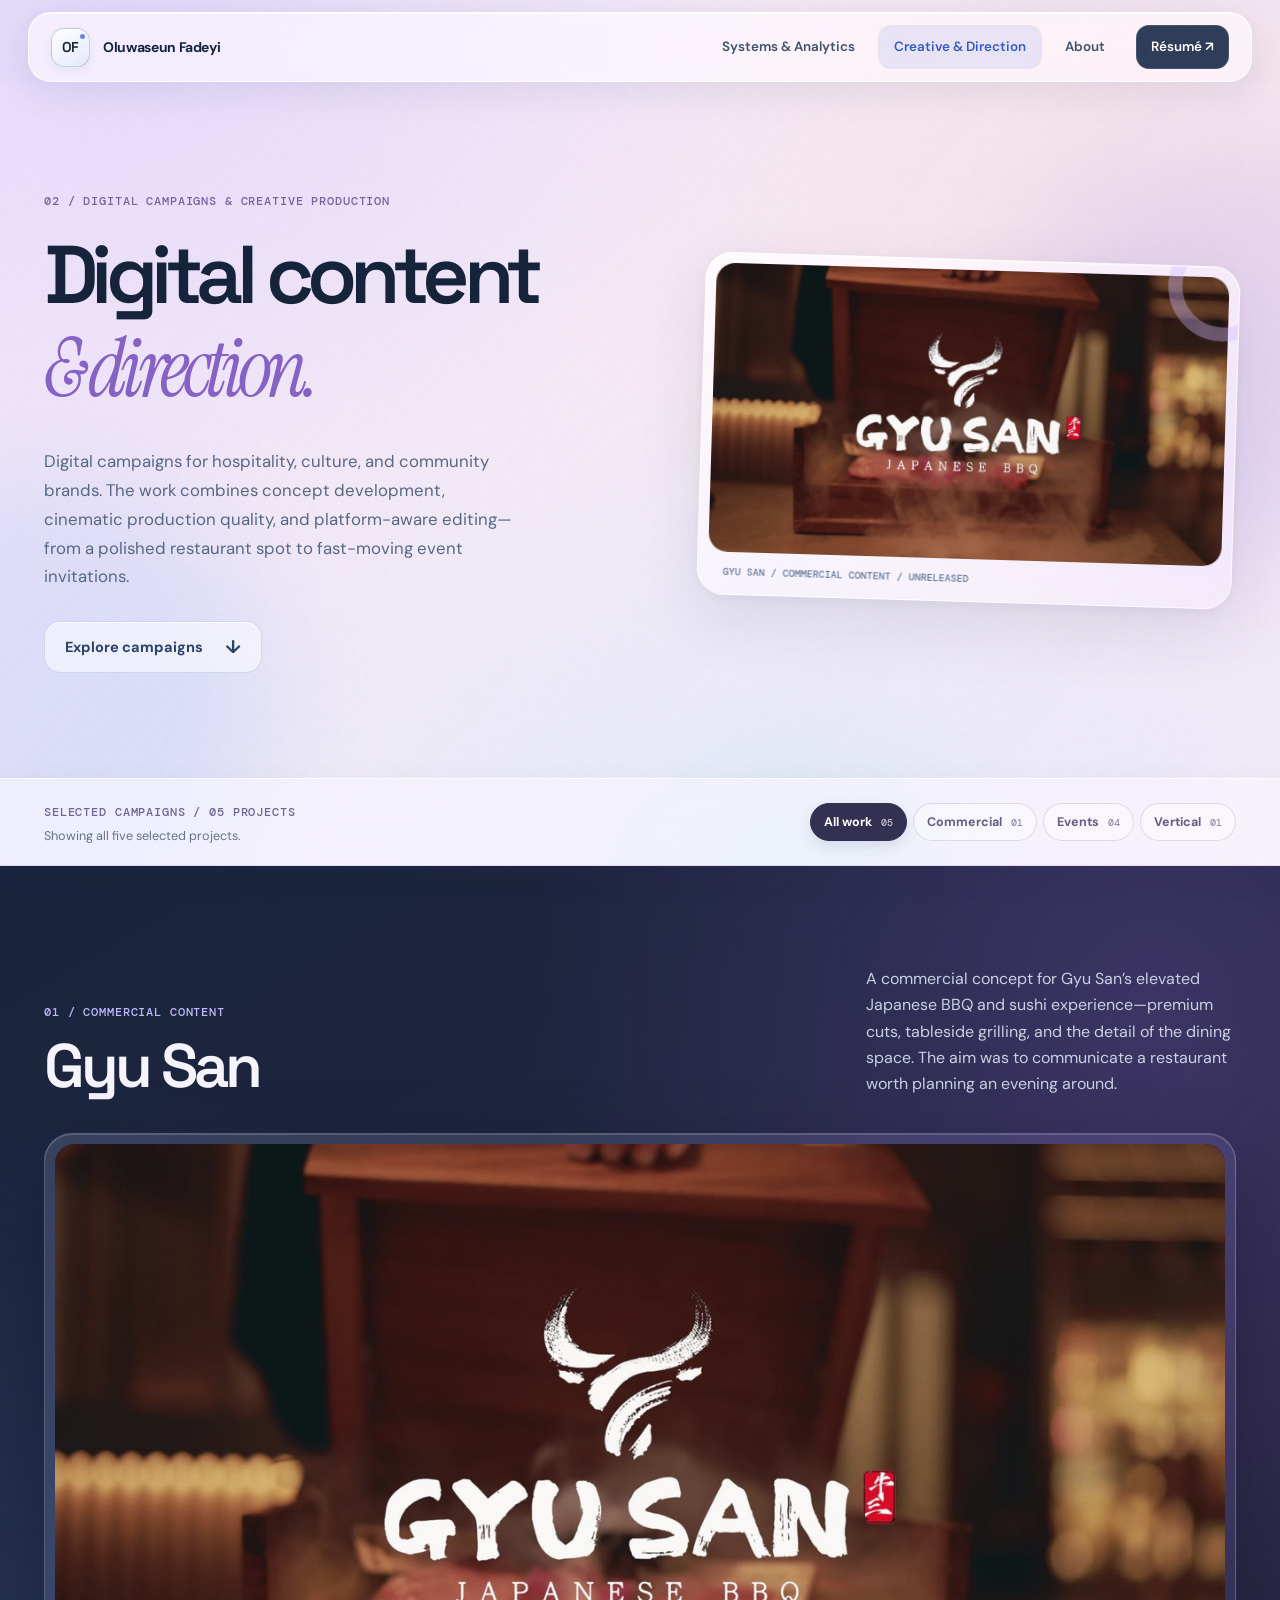
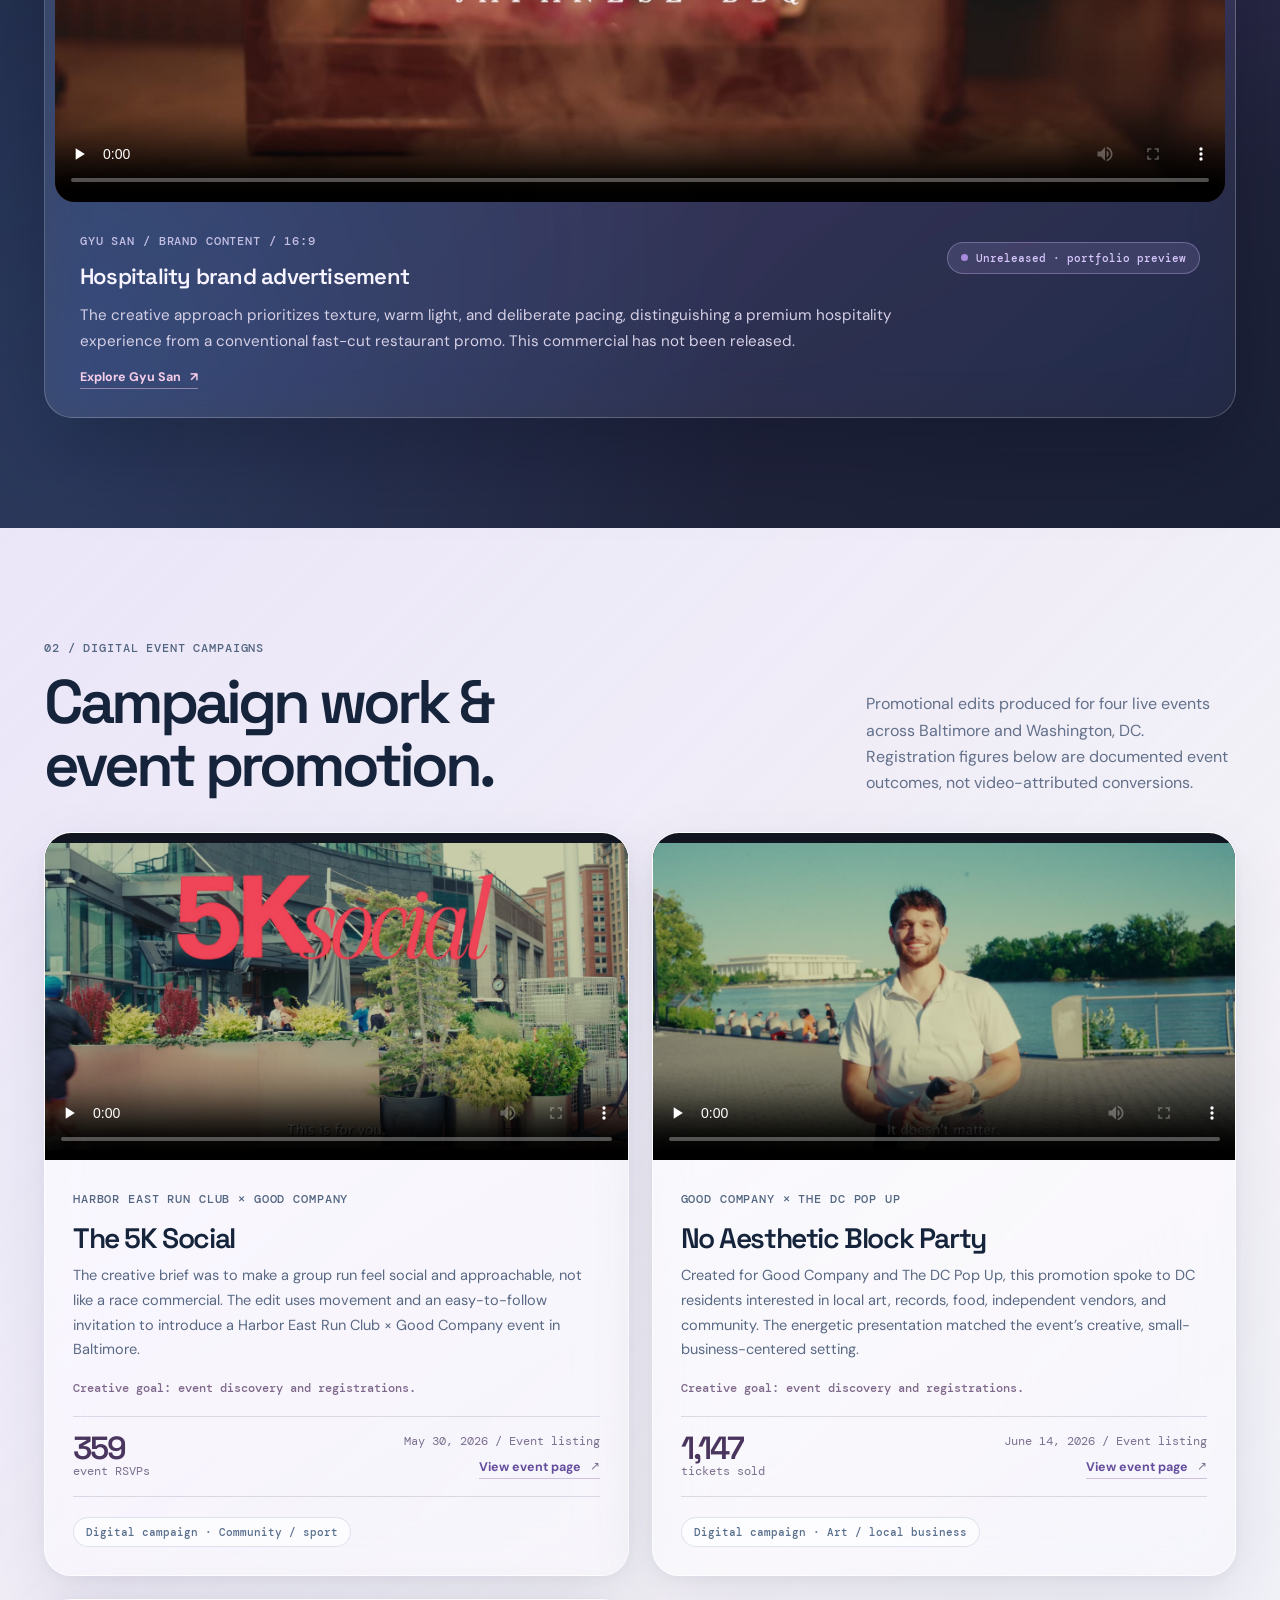
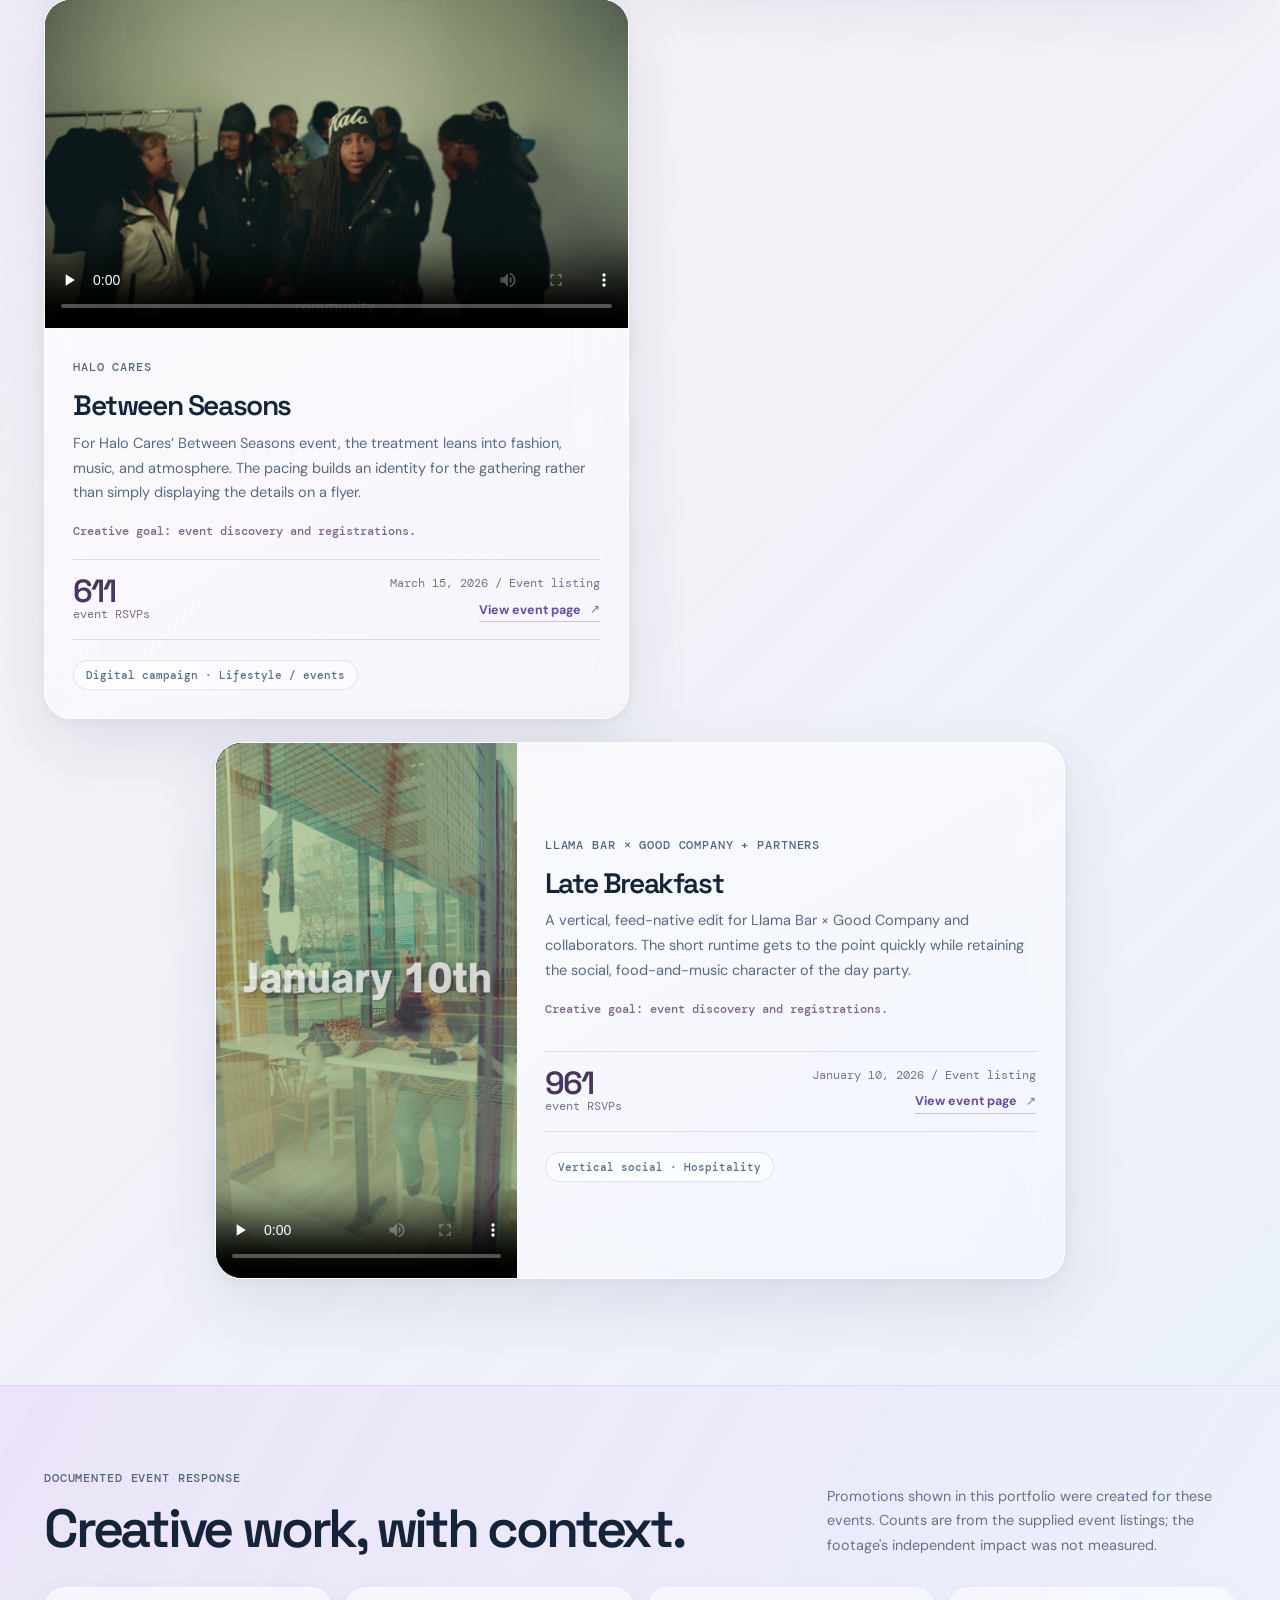
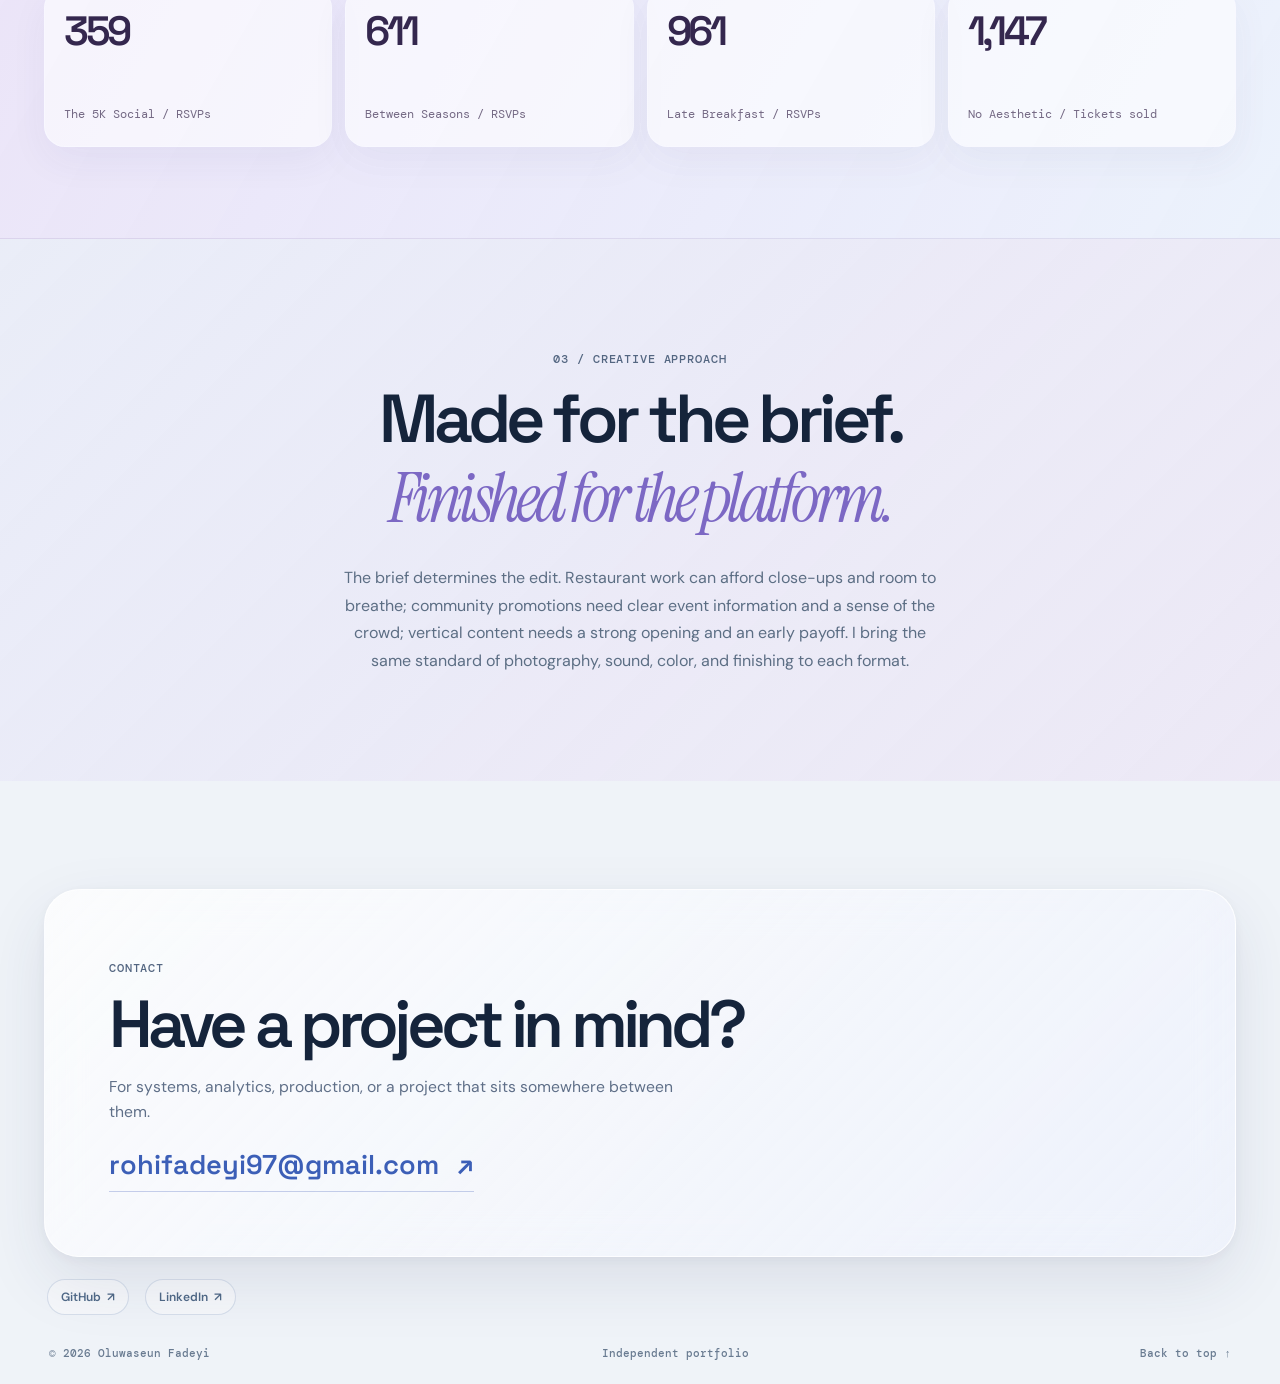
==== commit 54e36f5f: "updates" ====
--- a/creative.html
+++ b/creative.html
@@ -1,5 +1,6 @@
 <!DOCTYPE html>
-<html lang="en"><head><meta charset="utf-8"/><meta content="width=device-width, initial-scale=1" name="viewport"/><meta content="High-quality digital campaigns, commercial content, and social-first promotional video for restaurants, lifestyle brands, and community events." name="description"/><meta content="#ecf2f8" name="theme-color"/><title>Digital Content &amp; Creative Direction — Oluwaseun Fadeyi</title><link href="https://fonts.googleapis.com" rel="preconnect"/><link crossorigin="" href="https://fonts.gstatic.com" rel="preconnect"/><link href="https://fonts.googleapis.com/css2?family=DM+Sans:wght@400;500;600;700&amp;family=DM+Mono:wght@400;500&amp;family=Instrument+Serif:ital@0;1&amp;family=Space+Grotesk:wght@400;500;600;700&amp;display=swap" rel="stylesheet"/><link href="studio.css" rel="stylesheet"/><link href="glass.css" rel="stylesheet"/><script>document.documentElement.classList.add('has-js')</script><link href="portfolio-polish.css" rel="stylesheet"/></head><body class="glass-site creative-view" id="top"><div aria-hidden="true" class="ambient-layer"><span class="ambient-orb ambient-orb-a"></span><span class="ambient-orb ambient-orb-b"></span><span class="ambient-orb ambient-orb-c"></span></div><div aria-hidden="true" class="reading-progress"></div><div aria-hidden="true" class="scene-indicator"><span class="scene-indicator-label">Selected work</span></div><header class="glass-header" id="site-header">
+
+<html lang="en"><head><meta charset="utf-8"/><meta content="width=device-width, initial-scale=1" name="viewport"/><meta content="High-quality digital campaigns, commercial content, and social-first promotional video for restaurants, lifestyle brands, and community events." name="description"/><meta content="#ecf2f8" name="theme-color"/><title>Digital Content &amp; Creative Direction — Oluwaseun Fadeyi</title><link href="https://fonts.googleapis.com" rel="preconnect"/><link crossorigin="" href="https://fonts.gstatic.com" rel="preconnect"/><link href="https://fonts.googleapis.com/css2?family=DM+Sans:wght@400;500;600;700&amp;family=DM+Mono:wght@400;500&amp;family=Instrument+Serif:ital@0;1&amp;family=Space+Grotesk:wght@400;500;600;700&amp;display=swap" rel="stylesheet"/><link href="studio.css" rel="stylesheet"/><link href="glass.css" rel="stylesheet"/><script>document.documentElement.classList.add('has-js')</script><link href="portfolio-polish.css" rel="stylesheet"/><link href="portfolio-final.css" rel="stylesheet"/></head><body class="glass-site creative-view" id="top"><div aria-hidden="true" class="ambient-layer"><span class="ambient-orb ambient-orb-a"></span><span class="ambient-orb ambient-orb-b"></span><span class="ambient-orb ambient-orb-c"></span></div><div aria-hidden="true" class="reading-progress"></div><div aria-hidden="true" class="scene-indicator"><span class="scene-indicator-label">Selected work</span></div><header class="glass-header" id="site-header">
 <nav aria-label="Primary navigation" class="nav-inner">
 <a aria-label="Oluwaseun Fadeyi — home" class="brand" href="index.html"><span class="brand-symbol">OF<span class="brand-dot"></span></span><span class="brand-name">Oluwaseun Fadeyi</span></a>
 <button aria-controls="site-nav" aria-expanded="false" aria-label="Open navigation" class="nav-toggle" type="button"><span></span><span></span></button>
@@ -7,21 +8,21 @@
 </nav>
 </header>
 <main class="creative-page" id="main">
-<section class="creative-opening scene-panel" data-scene="creative-hero"><div class="site-width creative-opening-layout"><div><span class="eyebrow">02 / Digital campaigns &amp; creative production</span><h1>Digital content<br/><em>&amp; direction.</em></h1><p>Digital advertising and event promotions for hospitality, lifestyle, and community brands. Each piece is built for its audience and platform, with cinematic image-making and precise editing.</p><a class="secondary-action" href="#films">Explore campaigns <span>↓</span></a></div><div class="creative-opening-art glass-surface"><img alt="Still from the Gyu San commercial" src="assets/creative/gyu-san.jpg"/><span class="creative-art-label">GYU SAN / COMMERCIAL CONTENT / UNRELEASED</span><div aria-hidden="true" class="creative-orbit"></div></div></div></section><section aria-label="Explore digital content" class="creative-filter-section" id="creative-filters"><div class="site-width filter-layout"><div><p class="eyebrow">Selected campaigns / 05 projects</p><p aria-live="polite" class="filter-description" id="filter-summary">Showing all selected content.</p></div><div aria-label="Filter creative projects" class="filter-buttons" role="group"><button aria-pressed="true" class="filter-button is-active" data-filter="all" type="button">All work <span>05</span></button><button aria-pressed="false" class="filter-button" data-filter="commercial" type="button">Commercial <span>01</span></button><button aria-pressed="false" class="filter-button" data-filter="events" type="button">Events <span>04</span></button><button aria-pressed="false" class="filter-button" data-filter="vertical" type="button">Vertical <span>01</span></button></div></div></section>
-<section class="film-feature-section scene-panel" data-filter-group="commercial" data-scene="creative-film" id="films"><div class="site-width"><div class="section-intro reveal"><div><span class="eyebrow">01 / Commercial content</span><h2>Gyu San</h2></div><p>An unreleased advertisement for Gyu San, focused on the food, tableside experience, and elevated Japanese BBQ setting.</p></div><article class="film-feature-glass glass-surface reveal"><div class="feature-video-frame"><video aria-label="Gyu San Japanese barbecue restaurant advertisement" controls="" playsinline="" poster="assets/creative/gyu-san.jpg" preload="none"><source src="assets/creative/gyu-san.mp4" type="video/mp4"/>Video playback is not supported by your browser.</video></div><div class="feature-video-info"><div><span class="eyebrow">Gyu San / brand content / 16:9</span><h3>Hospitality brand advertisement</h3></div><span class="film-status">Unreleased · portfolio preview</span></div></article></div></section>
-<section class="film-grid-section scene-panel" data-filter-group="events" data-scene="creative-events" id="campaigns"><div class="site-width"><div class="section-intro reveal"><div><span class="eyebrow">02 / Digital event campaigns</span><h2>Campaign work &amp; event promotion.</h2></div><p>Four promotions for events that reported strong turnout. Attendance was not measured as attributable to these videos.</p></div>
+<section class="creative-opening scene-panel" data-scene="creative-hero"><div class="site-width creative-opening-layout"><div><span class="eyebrow">02 / Digital campaigns &amp; creative production</span><h1>Digital content<br/><em>&amp; direction.</em></h1><p>Digital campaigns for hospitality, culture, and community brands. The work combines concept development, cinematic production quality, and platform-aware editing—from a polished restaurant spot to fast-moving event invitations.</p><a class="secondary-action" href="#films">Explore campaigns <span>↓</span></a></div><div class="creative-opening-art glass-surface"><img alt="Still from the Gyu San commercial" src="assets/creative/gyu-san.jpg"/><span class="creative-art-label">GYU SAN / COMMERCIAL CONTENT / UNRELEASED</span><div aria-hidden="true" class="creative-orbit"></div></div></div></section><section aria-label="Explore digital content" class="creative-filter-section" id="creative-filters"><div class="site-width filter-layout"><div><p class="eyebrow">Selected campaigns / 05 projects</p><p aria-live="polite" class="filter-description" id="filter-summary">Showing all selected content.</p></div><div aria-label="Filter creative projects" class="filter-buttons" role="group"><button aria-pressed="true" class="filter-button is-active" data-filter="all" type="button">All work <span>05</span></button><button aria-pressed="false" class="filter-button" data-filter="commercial" type="button">Commercial <span>01</span></button><button aria-pressed="false" class="filter-button" data-filter="events" type="button">Events <span>04</span></button><button aria-pressed="false" class="filter-button" data-filter="vertical" type="button">Vertical <span>01</span></button></div></div></section>
+<section class="film-feature-section scene-panel" data-filter-group="commercial" data-scene="creative-film" id="films"><div class="site-width"><div class="section-intro reveal"><div><span class="eyebrow">01 / Commercial content</span><h2>Gyu San</h2></div><p>A commercial concept for Gyu San’s elevated Japanese BBQ and sushi experience—premium cuts, tableside grilling, and the detail of the dining space. The aim was to communicate a restaurant worth planning an evening around.</p></div><article class="film-feature-glass glass-surface reveal"><div class="feature-video-frame"><video aria-label="Gyu San Japanese barbecue restaurant advertisement" controls="" playsinline="" poster="assets/creative/gyu-san.jpg" preload="none"><source src="assets/creative/gyu-san.mp4" type="video/mp4"/>Video playback is not supported by your browser.</video></div><div class="feature-video-info"><div><span class="eyebrow">Gyu San / brand content / 16:9</span><h3>Hospitality brand advertisement</h3></div><span class="film-status">Unreleased · portfolio preview</span><p class="brand-context">The creative approach prioritizes texture, warm light, and deliberate pacing, distinguishing a premium hospitality experience from a conventional fast-cut restaurant promo. This commercial has not been released.</p><a class="event-link" href="https://www.gyusan.com/" rel="noopener noreferrer" target="_blank">Explore Gyu San <span aria-hidden="true">↗</span></a></div></article></div></section>
+<section class="film-grid-section scene-panel" data-filter-group="events" data-scene="creative-events" id="campaigns"><div class="site-width"><div class="section-intro reveal"><div><span class="eyebrow">02 / Digital event campaigns</span><h2>Campaign work &amp; event promotion.</h2></div><p>Promotional edits produced for four live events across Baltimore and Washington, DC. Registration figures below are documented event outcomes, not video-attributed conversions.</p></div>
 <div class="portfolio-film-grid">
-<article class="film-item glass-surface reveal" data-categories="events" id="run-club"><div class="film-media"><video aria-label="Harbor East Run Club and Good Company event promo" controls="" playsinline="" poster="assets/creative/run-club.jpg" preload="none"><source src="assets/creative/run-club.mp4" type="video/mp4"/></video></div><div class="film-content"><span class="eyebrow">Harbor East Run Club × Good Company</span><h3>The 5K Social</h3><p>A social-first promotion for a Baltimore run-club collaboration, using movement and community to introduce the event.</p><p class="campaign-context">Objective: event awareness and attendance.</p><span class="film-chip">Digital campaign · Community / sport</span></div></article>
-<article class="film-item glass-surface reveal" data-categories="events" id="dc-pop-up"><div class="film-media"><video aria-label="Good Company and The DC Pop Up event promo" controls="" playsinline="" poster="assets/creative/dc-pop-up.jpg" preload="none"><source src="assets/creative/dc-pop-up.mp4" type="video/mp4"/></video></div><div class="film-content"><span class="eyebrow">Good Company × The DC Pop Up</span><h3>DC Pop Up</h3><p>A campaign aimed at DC residents, highlighting a local art and small-business installation.</p><p class="campaign-context">Objective: event awareness and attendance.</p><span class="film-chip">Digital campaign · Art / local business</span></div></article>
-<article class="film-item glass-surface reveal" data-categories="events" id="between-seasons"><div class="film-media"><video aria-label="Between Seasons event promo for Halo Cares" controls="" playsinline="" poster="assets/creative/between-seasons.jpg" preload="none"><source src="assets/creative/between-seasons.mp4" type="video/mp4"/></video></div><div class="film-content"><span class="eyebrow">Halo Cares</span><h3>Between Seasons</h3><p>An event campaign using a more atmospheric treatment for Halo Cares and the Between Seasons event.</p><p class="campaign-context">Objective: event awareness and attendance.</p><span class="film-chip">Digital campaign · Lifestyle / events</span></div></article>
-<article class="film-item glass-surface portrait-film reveal" data-categories="events vertical" id="late-breakfast"><div class="film-media"><video aria-label="Late Breakfast vertical promotional film" controls="" playsinline="" poster="assets/creative/late-breakfast.jpg" preload="none"><source src="assets/creative/late-breakfast.mp4" type="video/mp4"/></video></div><div class="film-content"><span class="eyebrow">Llama Bar × Good Company + partners</span><h3>Late Breakfast</h3><p>A short vertical promotion for a collaborative late-breakfast event, cut for social feeds.</p><p class="campaign-context">Objective: event awareness and attendance.</p><span class="film-chip">Vertical social · Hospitality</span></div></article>
+<article class="film-item glass-surface reveal" data-categories="events" id="run-club"><div class="film-media"><video aria-label="Harbor East Run Club and Good Company event promo" controls="" playsinline="" poster="assets/creative/run-club.jpg" preload="none"><source src="assets/creative/run-club.mp4" type="video/mp4"/></video></div><div class="film-content"><span class="eyebrow">Harbor East Run Club × Good Company</span><h3>The 5K Social</h3><p>The creative brief was to make a group run feel social and approachable, not like a race commercial. The edit uses movement and an easy-to-follow invitation to introduce a Harbor East Run Club × Good Company event in Baltimore.</p><p class="campaign-context">Creative goal: event discovery and registrations.</p><div class="campaign-evidence"><div><strong>359</strong><span>event RSVPs</span></div><div class="campaign-evidence-detail"><span>May 30, 2026 / Event listing</span><a href="https://posh.vip/e/harbor-east-5k-social-1" rel="noopener noreferrer" target="_blank">View event page <span aria-hidden="true">↗</span></a></div></div><span class="film-chip">Digital campaign · Community / sport</span></div></article>
+<article class="film-item glass-surface reveal" data-categories="events" id="dc-pop-up"><div class="film-media"><video aria-label="Good Company and The DC Pop Up event promo" controls="" playsinline="" poster="assets/creative/dc-pop-up.jpg" preload="none"><source src="assets/creative/dc-pop-up.mp4" type="video/mp4"/></video></div><div class="film-content"><span class="eyebrow">Good Company × The DC Pop Up</span><h3>No Aesthetic Block Party</h3><p>Created for Good Company and The DC Pop Up, this promotion spoke to DC residents interested in local art, records, food, independent vendors, and community. The energetic presentation matched the event’s creative, small-business-centered setting.</p><p class="campaign-context">Creative goal: event discovery and registrations.</p><div class="campaign-evidence"><div><strong>1,147</strong><span>tickets sold</span></div><div class="campaign-evidence-detail"><span>June 14, 2026 / Event listing</span><a href="https://posh.vip/e/no-aesthetic-block-party" rel="noopener noreferrer" target="_blank">View event page <span aria-hidden="true">↗</span></a></div></div><span class="film-chip">Digital campaign · Art / local business</span></div></article>
+<article class="film-item glass-surface reveal" data-categories="events" id="between-seasons"><div class="film-media"><video aria-label="Between Seasons event promo for Halo Cares" controls="" playsinline="" poster="assets/creative/between-seasons.jpg" preload="none"><source src="assets/creative/between-seasons.mp4" type="video/mp4"/></video></div><div class="film-content"><span class="eyebrow">Halo Cares</span><h3>Between Seasons</h3><p>For Halo Cares’ Between Seasons event, the treatment leans into fashion, music, and atmosphere. The pacing builds an identity for the gathering rather than simply displaying the details on a flyer.</p><p class="campaign-context">Creative goal: event discovery and registrations.</p><div class="campaign-evidence"><div><strong>611</strong><span>event RSVPs</span></div><div class="campaign-evidence-detail"><span>March 15, 2026 / Event listing</span><a href="https://posh.vip/e/between-seasons-1" rel="noopener noreferrer" target="_blank">View event page <span aria-hidden="true">↗</span></a></div></div><span class="film-chip">Digital campaign · Lifestyle / events</span></div></article>
+<article class="film-item glass-surface portrait-film reveal" data-categories="events vertical" id="late-breakfast"><div class="film-media"><video aria-label="Late Breakfast vertical promotional film" controls="" playsinline="" poster="assets/creative/late-breakfast.jpg" preload="none"><source src="assets/creative/late-breakfast.mp4" type="video/mp4"/></video></div><div class="film-content"><span class="eyebrow">Llama Bar × Good Company + partners</span><h3>Late Breakfast</h3><p>A vertical, feed-native edit for Llama Bar × Good Company and collaborators. The short runtime gets to the point quickly while retaining the social, food-and-music character of the day party.</p><p class="campaign-context">Creative goal: event discovery and registrations.</p><div class="campaign-evidence"><div><strong>961</strong><span>event RSVPs</span></div><div class="campaign-evidence-detail"><span>January 10, 2026 / Event listing</span><a href="https://posh.vip/e/late-breakfast" rel="noopener noreferrer" target="_blank">View event page <span aria-hidden="true">↗</span></a></div></div><span class="film-chip">Vertical social · Hospitality</span></div></article>
 </div>
-</div></section>
-<section class="creative-approach scene-panel" data-scene="creative-close"><div class="site-width simple-statement reveal"><span class="eyebrow">03 / Creative approach</span><h2>Made for the brief.<br/><em>Finished for the platform.</em></h2><p>The production approach changes with the audience and format. A hospitality advertisement can hold on detail; a community campaign needs clear energy and an invitation; a fifteen-second social edit needs to communicate quickly. I bring cinematic finishing to content designed for digital distribution.</p></div></section>
+</div></section><section aria-labelledby="campaign-results-title" class="campaign-results scene-panel" data-scene="creative-results"><div class="site-width"><div class="campaign-results-intro"><div><p class="eyebrow">Documented event response</p><h2 id="campaign-results-title">Creative work, with context.</h2></div><p>Promotions shown in this portfolio were created for these events. Counts are from the supplied event listings; the footage's independent impact was not measured.</p></div><div class="campaign-results-grid"><a href="https://posh.vip/e/harbor-east-5k-social-1" rel="noopener noreferrer" target="_blank"><strong>359</strong><span>The 5K Social / RSVPs</span></a><a href="https://posh.vip/e/between-seasons-1" rel="noopener noreferrer" target="_blank"><strong>611</strong><span>Between Seasons / RSVPs</span></a><a href="https://posh.vip/e/late-breakfast" rel="noopener noreferrer" target="_blank"><strong>961</strong><span>Late Breakfast / RSVPs</span></a><a href="https://posh.vip/e/no-aesthetic-block-party" rel="noopener noreferrer" target="_blank"><strong>1,147</strong><span>No Aesthetic / Tickets sold</span></a></div></div></section>
+<section class="creative-approach scene-panel" data-scene="creative-close"><div class="site-width simple-statement reveal"><span class="eyebrow">03 / Creative approach</span><h2>Made for the brief.<br/><em>Finished for the platform.</em></h2><p>The brief determines the edit. Restaurant work can afford close-ups and room to breathe; community promotions need clear event information and a sense of the crowd; vertical content needs a strong opening and an early payoff. I bring the same standard of photography, sound, color, and finishing to each format.</p></div></section>
 </main><footer class="glass-footer" data-scene="footer">
 <div class="site-width">
 <div class="footer-intro"><span class="eyebrow">Contact</span><h2>Have a project in mind?</h2><p>For systems, analytics, production, or a project that sits somewhere between them.</p><a class="footer-email" href="mailto:rohifadeyi97@gmail.com">rohifadeyi97@gmail.com <span>↗</span></a></div>
 <div class="professional-links"><a href="https://github.com/issydbi" rel="noopener noreferrer" target="_blank">GitHub <span>↗</span></a><a href="https://linkedin.com/in/oluwaseun-fadeyi-31373a23b/" rel="noopener noreferrer" target="_blank">LinkedIn <span>↗</span></a></div>
 <div class="footer-bottom"><span>© 2026 Oluwaseun Fadeyi</span><span>Independent portfolio</span><a href="#top">Back to top ↑</a></div>
 </div>
-</footer><script defer="" src="glass.js"></script><script defer="" src="portfolio-polish.js"></script></body></html>+</footer><script defer="" src="glass.js"></script><script defer="" src="portfolio-polish.js"></script><script defer="True" src="portfolio-final.js"></script></body></html>
--- a/portfolio-final.css
+++ b/portfolio-final.css
@@ -0,0 +1,297 @@
+/* Final portfolio refinements — native static-site CSS; no external dependency. */
+
+/* 1. No pinned headers or floating table-of-contents bars. */
+body.glass-site .glass-header,
+.glass-header,
+.topbar {
+  position: relative !important;
+  top: auto !important;
+  inset-block-start: auto !important;
+  z-index: 90;
+}
+body.glass-case .case-index-bar,
+body.glass-case .case-index-bar:where(:hover,:focus-within),
+.creative-filter-section {
+  position: relative !important;
+  top: auto !important;
+  z-index: 10;
+}
+.scene-indicator { display: none !important; }
+body.glass-case .case-body-section { scroll-margin-top: 38px; }
+.creative-page .film-feature-section,
+.creative-page .film-grid-section,
+.creative-page .film-item { scroll-margin-top: 28px; }
+
+/* 2. Stronger, reversible homepage identity. The selection follows the visitor
+   through the whole page; it does not merely recolor the preview panel. */
+.home-intro-copy .mode-creative { display: none !important; }
+body[data-home-focus="creative"] .home-intro-copy .mode-systems { display: none !important; }
+body[data-home-focus="creative"] .home-intro-copy .mode-creative { display: block !important; }
+.home-intro-copy .mode-headline { animation: editorial-enter .48s cubic-bezier(.2,.78,.16,1) both; }
+@keyframes editorial-enter {
+  from { opacity: 0; transform: translateY(11px); filter: blur(5px); }
+  to { opacity: 1; transform: translateY(0); filter: blur(0); }
+}
+
+body.glass-site[data-home-focus="creative"] {
+  --tone-a: #413049;
+  --tone-b: #35273d;
+  --tone-c: #152838;
+  --tone-base: #151421;
+  --ink: #fbf7fb;
+  --muted: #cfc2d8;
+  color: #f8f4fb;
+}
+body.glass-site[data-home-focus="creative"] .ambient-layer {
+  background:
+    radial-gradient(ellipse 60% 70% at 8% 4%,rgba(150,67,121,.33),transparent 72%),
+    radial-gradient(ellipse 60% 70% at 92% 36%,rgba(90,47,143,.25),transparent 75%),
+    linear-gradient(150deg,#131923,#1d1929 48%,#15121e);
+}
+body.glass-site[data-home-focus="creative"] .ambient-layer::before { opacity: .10; mix-blend-mode: screen; }
+body.glass-site[data-home-focus="creative"] .ambient-orb-a { background:#cf64b3;opacity:.25; }
+body.glass-site[data-home-focus="creative"] .ambient-orb-b { background:#8b61e7;opacity:.20; }
+body.glass-site[data-home-focus="creative"] .ambient-orb-c { background:#e97c97;opacity:.16; }
+body.glass-site[data-home-focus="creative"] .glass-header {
+  background:rgba(33,27,45,.76);
+  border-color:rgba(250,222,252,.15);
+  box-shadow:0 15px 50px rgba(0,0,0,.19),inset 0 1px 0 rgba(255,255,255,.13);
+}
+body.glass-site[data-home-focus="creative"] .brand,
+body.glass-site[data-home-focus="creative"] .brand-name,
+body.glass-site[data-home-focus="creative"] .nav-links a { color:#f5edf9; }
+body.glass-site[data-home-focus="creative"] .brand-symbol { color:#21162f;background:#f4daf5;border-color:#a97ea9; }
+body.glass-site[data-home-focus="creative"] .nav-links a:hover,
+body.glass-site[data-home-focus="creative"] .nav-links a[aria-current="page"] { background:rgba(229,168,232,.11);color:#ffd8fb; }
+body.glass-site[data-home-focus="creative"] .nav-links .nav-resume {background:#f2dafa;color:#2b2039;}
+body.glass-site[data-home-focus="creative"] .nav-toggle {background:rgba(255,255,255,.09);border-color:rgba(255,255,255,.29);}
+body.glass-site[data-home-focus="creative"] .nav-toggle span {background:#f0dbf0;}
+body.glass-site[data-home-focus="creative"] .home-intro-copy .eyebrow { color:#e4badf; }
+body.glass-site[data-home-focus="creative"] .home-intro-copy h1 { color:#fff7ff; }
+body.glass-site[data-home-focus="creative"] .home-intro-copy h1 span {color:#fbaad8;}
+body.glass-site[data-home-focus="creative"] .home-intro-copy h1 em {color:#e5afe9;}
+body.glass-site[data-home-focus="creative"] .home-lede {color:#d5c9dc;}
+body.glass-site[data-home-focus="creative"] .home-resume-link {color:#f1c4ef;border-color:rgba(250,205,248,.36);}
+body.glass-site[data-home-focus="creative"] .practice-index {color:#c6bad3;border-color:rgba(244,222,244,.22);}
+body.glass-site[data-home-focus="creative"] .practice-index b {color:#f8b2e7;}
+body.glass-site[data-home-focus="creative"] .practice-index span:last-child b {color:#baabff;}
+body.glass-site[data-home-focus="creative"] .primary-action {background:#f2c3eb;color:#281a36;border-color:#f2c3eb;box-shadow:0 10px 32px rgba(249,162,228,.16);}
+body.glass-site[data-home-focus="creative"] .portfolio-home-hero::before {
+  content:'';position:absolute;pointer-events:none;inset:0;
+  background:radial-gradient(ellipse 45% 52% at 73% 33%,rgba(182,83,156,.12),transparent 72%);
+}
+body.glass-site[data-home-focus="creative"] .lens-console {
+  border-color:rgba(250,223,248,.28);
+  background:linear-gradient(146deg,rgba(56,40,68,.77),rgba(33,25,52,.58));
+  box-shadow:0 35px 92px rgba(4,2,12,.39),inset 0 1px 0 rgba(255,244,255,.12);
+}
+body.glass-site[data-home-focus="creative"] .console-index,
+body.glass-site[data-home-focus="creative"] .lens-console-foot,
+body.glass-site[data-home-focus="creative"] .console-availability {color:#ddc6e3;}
+body.glass-site[data-home-focus="creative"] .lens-controls {background:rgba(18,12,28,.47);border-color:rgba(253,228,255,.14);}
+body.glass-site[data-home-focus="creative"] .lens-button:not(.is-active) {color:#e3d2e6;}
+body.glass-site[data-home-focus="creative"] .lens-button.is-active {background:#f3ceef;color:#372441;}
+body.glass-site[data-home-focus="creative"] .lens-window {border-color:rgba(252,226,248,.19);background:#15101e;}
+body.glass-site[data-home-focus="creative"] .lens-overlay {box-shadow:0 10px 35px rgba(0,0,0,.14);}
+
+/* The user's preferred two-path section stays, but its relative emphasis and
+   materials change with the selected discipline. */
+body.glass-site[data-home-focus="creative"] .discipline-section {
+  background:linear-gradient(120deg,rgba(32,24,48,.45),rgba(72,31,72,.32) 70%,rgba(42,29,56,.2));
+}
+body.glass-site[data-home-focus="creative"] .discipline-heading h2,
+body.glass-site[data-home-focus="creative"] .project-proof-section .section-intro h2,
+body.glass-site[data-home-focus="creative"] .about-section-v3 h2 {color:#f5edf8;}
+body.glass-site[data-home-focus="creative"] .discipline-heading h2 em {color:#f4b1df;}
+body.glass-site[data-home-focus="creative"] .discipline-heading p,
+body.glass-site[data-home-focus="creative"] .discipline-heading>p,
+body.glass-site[data-home-focus="creative"] .project-proof-section .section-intro p,
+body.glass-site[data-home-focus="creative"] .about-section-v3 p {color:#d0c1d7;}
+body.glass-site[data-home-focus="creative"] .discipline-tech {filter:saturate(.65) brightness(.93);}
+body.glass-site[data-home-focus="creative"] .discipline-content {
+  outline:2px solid rgba(250,173,237,.65);
+  outline-offset:-6px;
+  box-shadow:0 30px 100px rgba(246,135,219,.16);
+}
+body.glass-site[data-home-focus="creative"] .discipline-content .discipline-info h3 {color:#fff4fc;}
+body.glass-site[data-home-focus="creative"] .project-proof-section {
+  background:linear-gradient(125deg,rgba(62,29,74,.29),rgba(30,30,47,.42));
+}
+body.glass-site[data-home-focus="creative"] .project-proof-section .proof-card {
+  background:rgba(44,35,59,.86);
+  color:#f7eff8;
+  border-color:rgba(250,221,246,.14);
+}
+body.glass-site[data-home-focus="creative"] .proof-description p {color:#d6c7d9;}
+body.glass-site[data-home-focus="creative"] .proof-description>span,
+body.glass-site[data-home-focus="creative"] .proof-description strong {color:#efb0e3;}
+body.glass-site[data-home-focus="creative"] .about-section-v3 {background:linear-gradient(140deg,rgba(53,30,62,.40),rgba(19,25,42,.35));}
+body.glass-site[data-home-focus="creative"] .about-section-v3 .eyebrow,
+body.glass-site[data-home-focus="creative"] .project-proof-section .eyebrow,
+body.glass-site[data-home-focus="creative"] .discipline-section .eyebrow {color:#ecbbeb;}
+body.glass-site[data-home-focus="creative"] .professional-quicklinks a {background:rgba(240,210,246,.12);color:#f2d8f4;border-color:rgba(250,221,246,.2);}
+body.glass-site[data-home-focus="creative"] .glass-footer {background:linear-gradient(180deg,rgba(27,21,39,.9),#171222);}
+@media (min-width: 1000px) {
+  body.glass-site[data-home-focus="creative"] .discipline-grid {grid-template-columns:.88fr 1.12fr;}
+  body.glass-site[data-home-focus="systems"] .discipline-grid {grid-template-columns:1.08fr .92fr;}
+}
+
+/* 3. Case studies: genuine clear typographic hierarchy inside diagrams.
+   Text does not collide, especially in the architecture figure submitted by the user. */
+body.glass-case .case-diagram .diagram-node,
+body.glass-case .case-architecture .diagram-node {
+  min-width:0;
+  display:flex;
+  flex-direction:column;
+  justify-content:center;
+  align-items:flex-start;
+  gap:9px;
+  text-align:left;
+  padding:18px 19px;
+  line-height:1.4;
+  overflow-wrap:normal;
+}
+body.glass-case .diagram-node > div { display:flex;flex-direction:column;align-items:flex-start;gap:9px;min-width:0;width:100%; }
+body.glass-case .diagram-node strong,
+body.glass-case .diagram-node span {
+  display:block;
+  width:100%;
+  margin:0;
+  white-space:normal;
+  overflow-wrap:break-word;
+}
+body.glass-case .diagram-node strong {font:700 .89rem/1.35 var(--sans);letter-spacing:-.012em;color:#273a56;}
+body.glass-case .diagram-node span {font:400 .79rem/1.5 var(--sans);color:#62748e;}
+body.glass-case .diagram-node .principle-num,
+body.glass-case .diagram-node .tier-number,
+body.glass-case .diagram-node .flow-step { width:auto;font:500 .67rem var(--mono); }
+body.glass-case .case-diagram .source-grid {display:grid;grid-template-columns:repeat(2,minmax(0,1fr));gap:13px;}
+body.glass-case .case-diagram .warehouse-flow {display:grid;grid-template-columns:minmax(0,1fr) 22px minmax(0,1.12fr) 22px minmax(0,1fr);gap:8px;align-items:stretch;}
+body.glass-case .case-diagram .warehouse-flow .diagram-node {min-width:0;}
+body.glass-case .case-diagram .warehouse-flow .diagram-arrow {align-self:center;font-size:1.15rem;}
+body.glass-case .case-diagram .match-flow,
+body.glass-case .case-diagram .redo-flow,
+body.glass-case .case-diagram .integration-flow {gap:9px;}
+body.glass-case .hero-source-grid {grid-template-columns:repeat(4,minmax(0,1fr));gap:12px;}
+body.glass-case .hero-source-grid .diagram-node {min-height:130px;}
+body.glass-case .hero-flow {gap:11px;}
+body.glass-case .hero-flow .diagram-node {min-height:138px;}
+body.glass-case .case-architecture {max-width:1160px;}
+body.glass-case .case-architecture .diagram-label {font-size:.78rem;letter-spacing:.07em;margin-bottom:18px!important;}
+body.case-marketing #chapter-01 .case-study-content-wide {display:grid;grid-template-columns:1fr;gap:25px;}
+body.case-marketing #chapter-01 .case-study-content-wide .about-copy {max-width:820px;}
+body.case-marketing #chapter-01 .architecture-diagram {width:100%;padding:30px;}
+body.case-marketing #chapter-01 .architecture-diagram .source-grid {grid-template-columns:repeat(4,minmax(0,1fr));}
+body.case-marketing #chapter-01 .architecture-diagram .warehouse-flow {margin-top:20px;}
+body.case-marketing #chapter-01 .architecture-diagram .diagram-node {min-height:100px;}
+
+/* Extra image evidence and modeled dashboard visual (not a claimed Power BI screenshot). */
+body.glass-case .case-data-visual {margin-bottom:26px;}
+body.glass-case .case-data-visual img {display:block;width:100%;height:auto;border-radius:15px;background:#15111d;}
+body.glass-case .case-context-image {max-width:980px;}
+body.glass-case .case-routing-visual {margin-top:28px;}
+body.glass-case .case-routing-visual img {width:100%;height:auto;object-fit:contain;}
+
+/* 4. Outcomes on digital campaigns: specific, attributed carefully, visually evident. */
+.creative-page .film-content p {max-width:640px;}
+.campaign-evidence {
+  display:flex;align-items:center;gap:24px;justify-content:space-between;
+  margin:19px 0 20px;padding:15px 0 16px;
+  border-top:1px solid rgba(104,94,135,.2);
+  border-bottom:1px solid rgba(104,94,135,.2);
+}
+.campaign-evidence>div:first-child {display:flex;flex-direction:column;min-width:100px;}
+.campaign-evidence strong {font:600 clamp(1.8rem,2.5vw,2.65rem)/1 var(--display);letter-spacing:-.06em;color:#49355e;}
+.campaign-evidence span {font:.72rem/1.4 var(--mono);color:#7c708f;}
+.campaign-evidence-detail {display:flex;flex-direction:column;align-items:flex-end;gap:9px;text-align:right;}
+.campaign-evidence-detail a,
+.event-link {display:inline-flex;align-items:center;gap:9px;color:#654d9d;font:.78rem/1.4 var(--sans);font-weight:700;text-decoration:none;border-bottom:1px solid rgba(128,93,165,.34);padding-bottom:2px;}
+.campaign-evidence-detail a:hover,.event-link:hover {color:#9c4fab;border-color:currentColor;}
+.creative-page .film-feature-section .feature-video-info {display:grid;grid-template-columns:1fr auto;gap:15px 34px;align-items:center;}
+.creative-page .film-feature-section .brand-context {grid-column:1/-1;margin:0;max-width:860px;color:#d6d0e6;font-size:.95rem;line-height:1.65;}
+.creative-page .film-feature-section .event-link {grid-column:1/-1;justify-self:start;color:#f7cee9;border-color:rgba(247,206,233,.46);}
+.campaign-results {
+  padding:78px 0 91px;
+  background:linear-gradient(120deg,rgba(231,211,249,.48),rgba(232,240,255,.55));
+  border-top:1px solid rgba(120,108,162,.14);
+  border-bottom:1px solid rgba(120,108,162,.14);
+}
+.campaign-results-intro {display:grid;grid-template-columns:minmax(0,1fr) minmax(280px,.55fr);gap:20px 40px;align-items:end;margin-bottom:30px;}
+.campaign-results-intro h2 {font:600 clamp(2.3rem,4.2vw,4.9rem)/1.04 var(--display);letter-spacing:-.06em;margin:0;max-width:710px;}
+.campaign-results-intro p:last-child {margin:0;color:#66718d;line-height:1.7;font-size:.9rem;}
+.campaign-results-grid {display:grid;grid-template-columns:repeat(4,minmax(0,1fr));gap:13px;}
+.campaign-results-grid a {
+  padding:23px 19px;min-width:0;min-height:160px;
+  border:1px solid rgba(248,248,255,.86);border-radius:21px;
+  background:rgba(255,255,255,.57);box-shadow:0 14px 38px rgba(63,47,106,.055);
+  display:flex;flex-direction:column;justify-content:space-between;gap:18px;text-decoration:none;
+  transition:transform .3s ease,box-shadow .3s ease;
+}
+.campaign-results-grid a:hover {transform:translateY(-4px);box-shadow:0 22px 43px rgba(63,47,106,.12);}
+.campaign-results-grid strong {font:600 clamp(2.3rem,3.2vw,3.8rem)/1 var(--display);letter-spacing:-.08em;color:#34274e;}
+.campaign-results-grid span {font:.74rem/1.5 var(--mono);color:#746984;}
+
+@media (max-width:1050px) {
+  .campaign-results-grid {grid-template-columns:repeat(2,minmax(0,1fr));}
+  .campaign-results-intro {grid-template-columns:1fr;}
+  body.glass-case .hero-source-grid {grid-template-columns:repeat(2,minmax(0,1fr));}
+  body.case-marketing #chapter-01 .architecture-diagram .source-grid {grid-template-columns:repeat(2,minmax(0,1fr));}
+}
+@media (max-width:720px) {
+  body.glass-site[data-home-focus="creative"] .nav-links.open {background:#261f36;border-color:rgba(255,255,255,.18);}
+  body.glass-site[data-home-focus="creative"] .home-intro-copy h1 {font-size:clamp(2.95rem,10.7vw,4.6rem);}
+  body.glass-case .hero-source-grid,
+  body.case-marketing #chapter-01 .architecture-diagram .source-grid {grid-template-columns:repeat(2,minmax(0,1fr));}
+  body.glass-case .case-diagram .warehouse-flow {grid-template-columns:1fr;gap:8px;}
+  body.glass-case .case-diagram .warehouse-flow .diagram-arrow,
+  body.glass-case .hero-flow .diagram-arrow {transform:rotate(90deg);min-height:22px;}
+  body.glass-case .hero-flow {grid-template-columns:1fr;}
+  body.glass-case .diagram-node strong {font-size:.85rem;}
+  body.glass-case .diagram-node span {font-size:.75rem;}
+  body.glass-case .case-diagram .diagram-node,
+  body.glass-case .case-architecture .diagram-node {padding:12px;gap:6px;}
+  body.case-marketing #chapter-01 .architecture-diagram {padding:17px;}
+  .campaign-results {padding:60px 0;}
+  .campaign-evidence {gap:12px;flex-wrap:wrap;}
+  .campaign-evidence-detail {align-items:flex-start;text-align:left;}
+  .creative-page .film-feature-section .feature-video-info {grid-template-columns:1fr;}
+  .creative-page .film-feature-section .brand-context,
+  .creative-page .film-feature-section .event-link {grid-column:1;}
+  .campaign-results-grid a {min-height:140px;padding:18px;}
+}
+@media (max-width:420px) {
+  .campaign-results-grid {grid-template-columns:1fr 1fr;gap:8px;}
+  .campaign-results-grid a {min-height:145px;padding:13px 12px;}
+  .campaign-results-grid strong {font-size:2.25rem;}
+  .campaign-results-grid span {font-size:.68rem;}
+  body.glass-case .hero-source-grid {grid-template-columns:1fr;}
+}
+@media (prefers-reduced-motion:reduce) {
+  .home-intro-copy .mode-headline {animation:none;}
+  .campaign-results-grid a {transition:none;}
+}
+/* Solid dark chapter surfaces keep the creative-mode typography readable all
+   the way down the homepage, including browsers that layer the ambient canvas
+   behind the root background. */
+body.glass-site[data-home-focus="creative"] {background:#171522 !important;}
+body.glass-site[data-home-focus="creative"] .portfolio-home-hero {
+  background:linear-gradient(145deg,#181726 0%,#20172d 52%,#261b31 100%) !important;
+}
+body.glass-site[data-home-focus="creative"] .discipline-section {
+  background:linear-gradient(135deg,#241b32 0%,#2b2038 48%,#201e31 100%) !important;
+}
+body.glass-site[data-home-focus="creative"] .project-proof-section {
+  background:linear-gradient(150deg,#1c2331 0%,#251c34 70%,#271b32 100%) !important;
+}
+body.glass-site[data-home-focus="creative"] .about-section-v3 {
+  background:linear-gradient(145deg,#211b30 0%,#181d2b 100%) !important;
+}
+body.glass-site[data-home-focus="creative"] .discipline-heading,
+body.glass-site[data-home-focus="creative"] .section-intro,
+body.glass-site[data-home-focus="creative"] .about-v3-grid {color:#f6ecf8;}
+body.glass-site[data-home-focus="creative"] .discipline-heading p,
+body.glass-site[data-home-focus="creative"] .project-proof-section .section-intro p,
+body.glass-site[data-home-focus="creative"] .about-v3-grid p {color:#d8cbdc !important;}
+body.glass-site[data-home-focus="creative"] .discipline-info p {color:inherit;}
+body.glass-site[data-home-focus="creative"] .discipline-tech .discipline-info p {color:#536987;}
+body.glass-site[data-home-focus="creative"] .discipline-content .discipline-info p {color:#f1e4f3;}
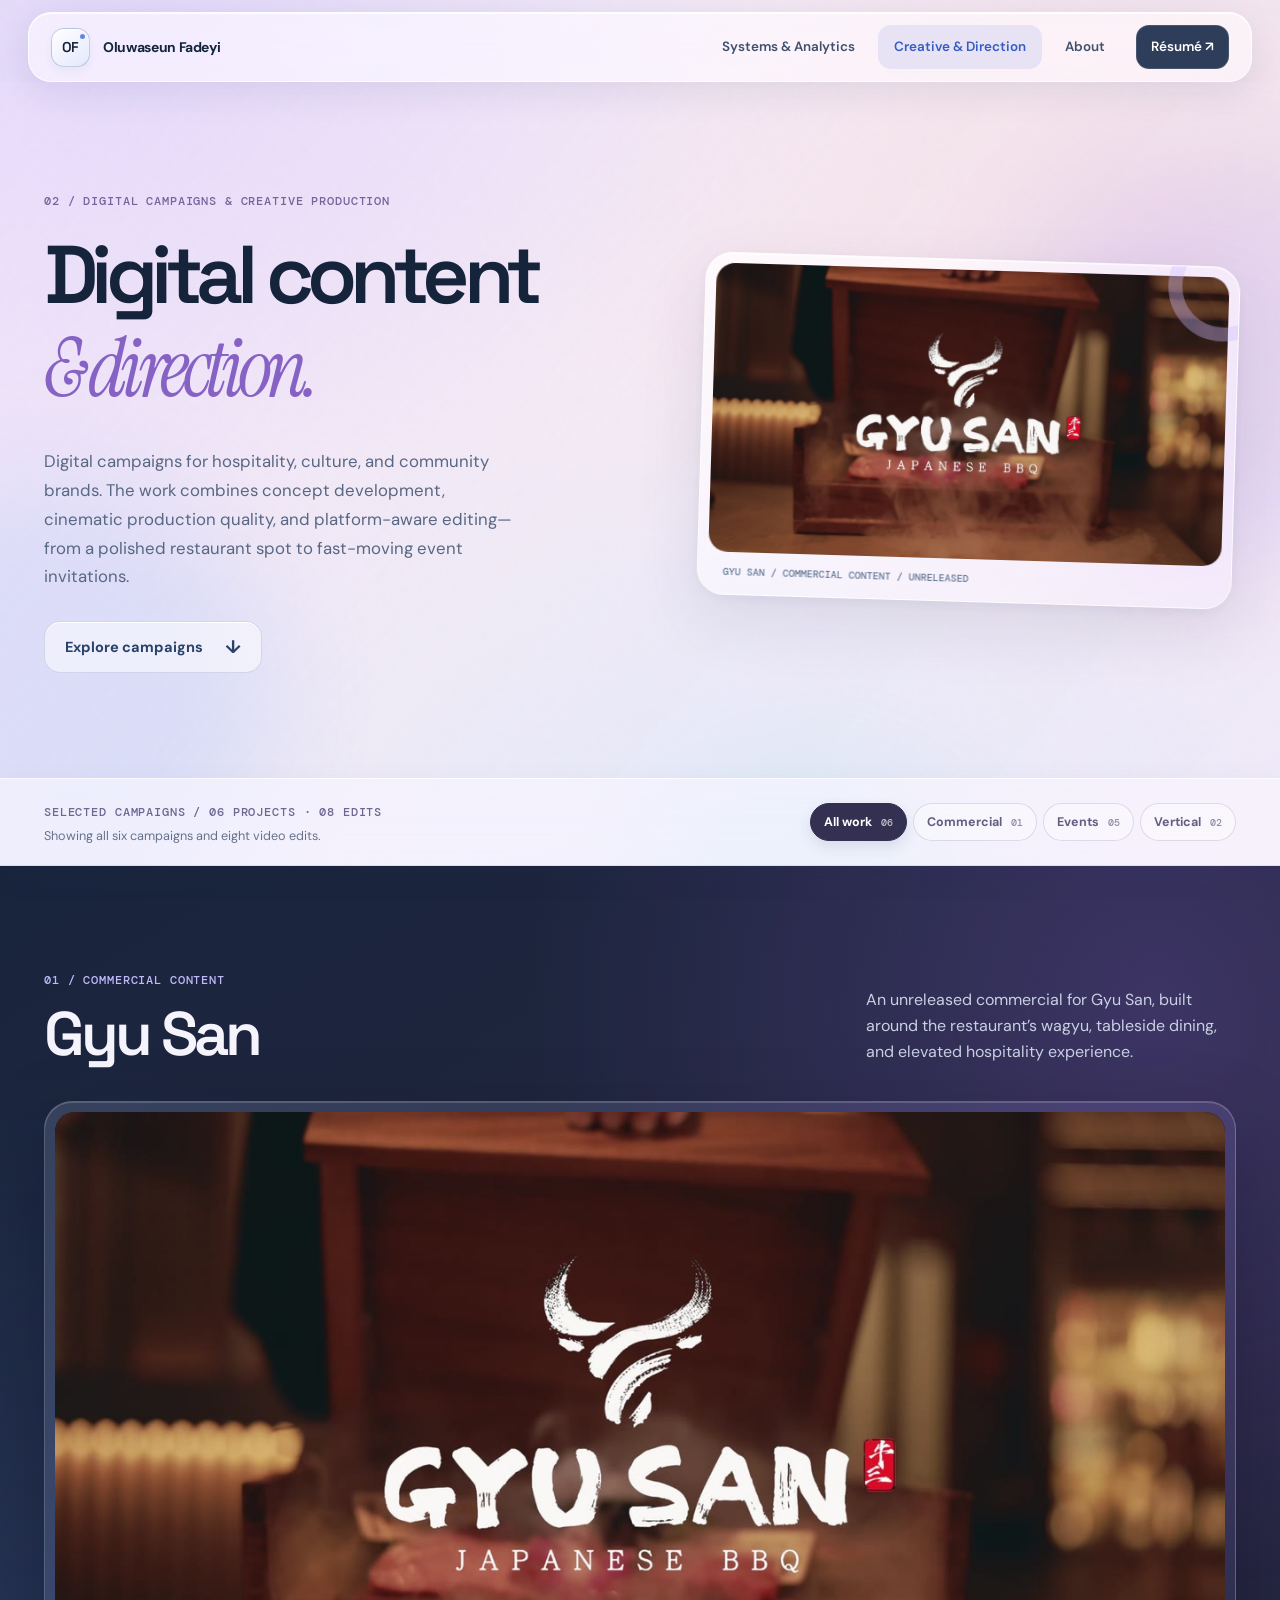
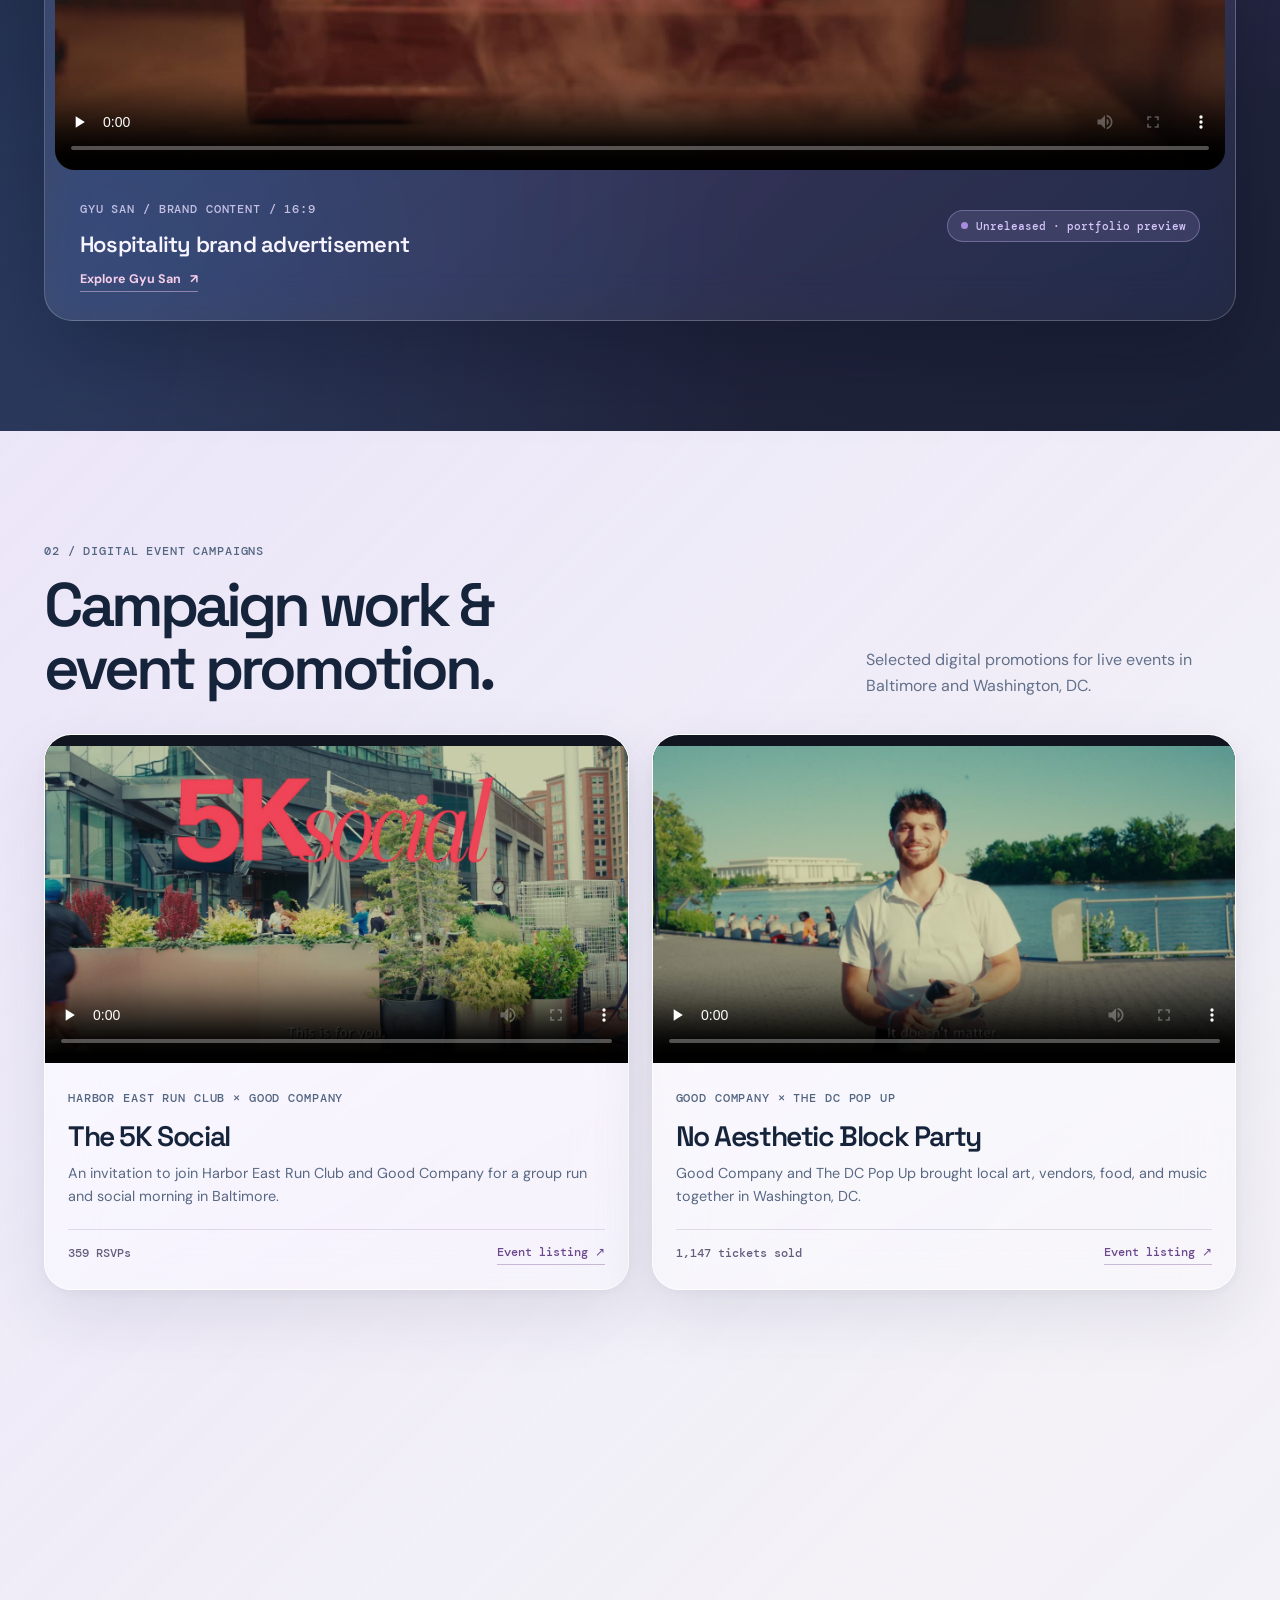
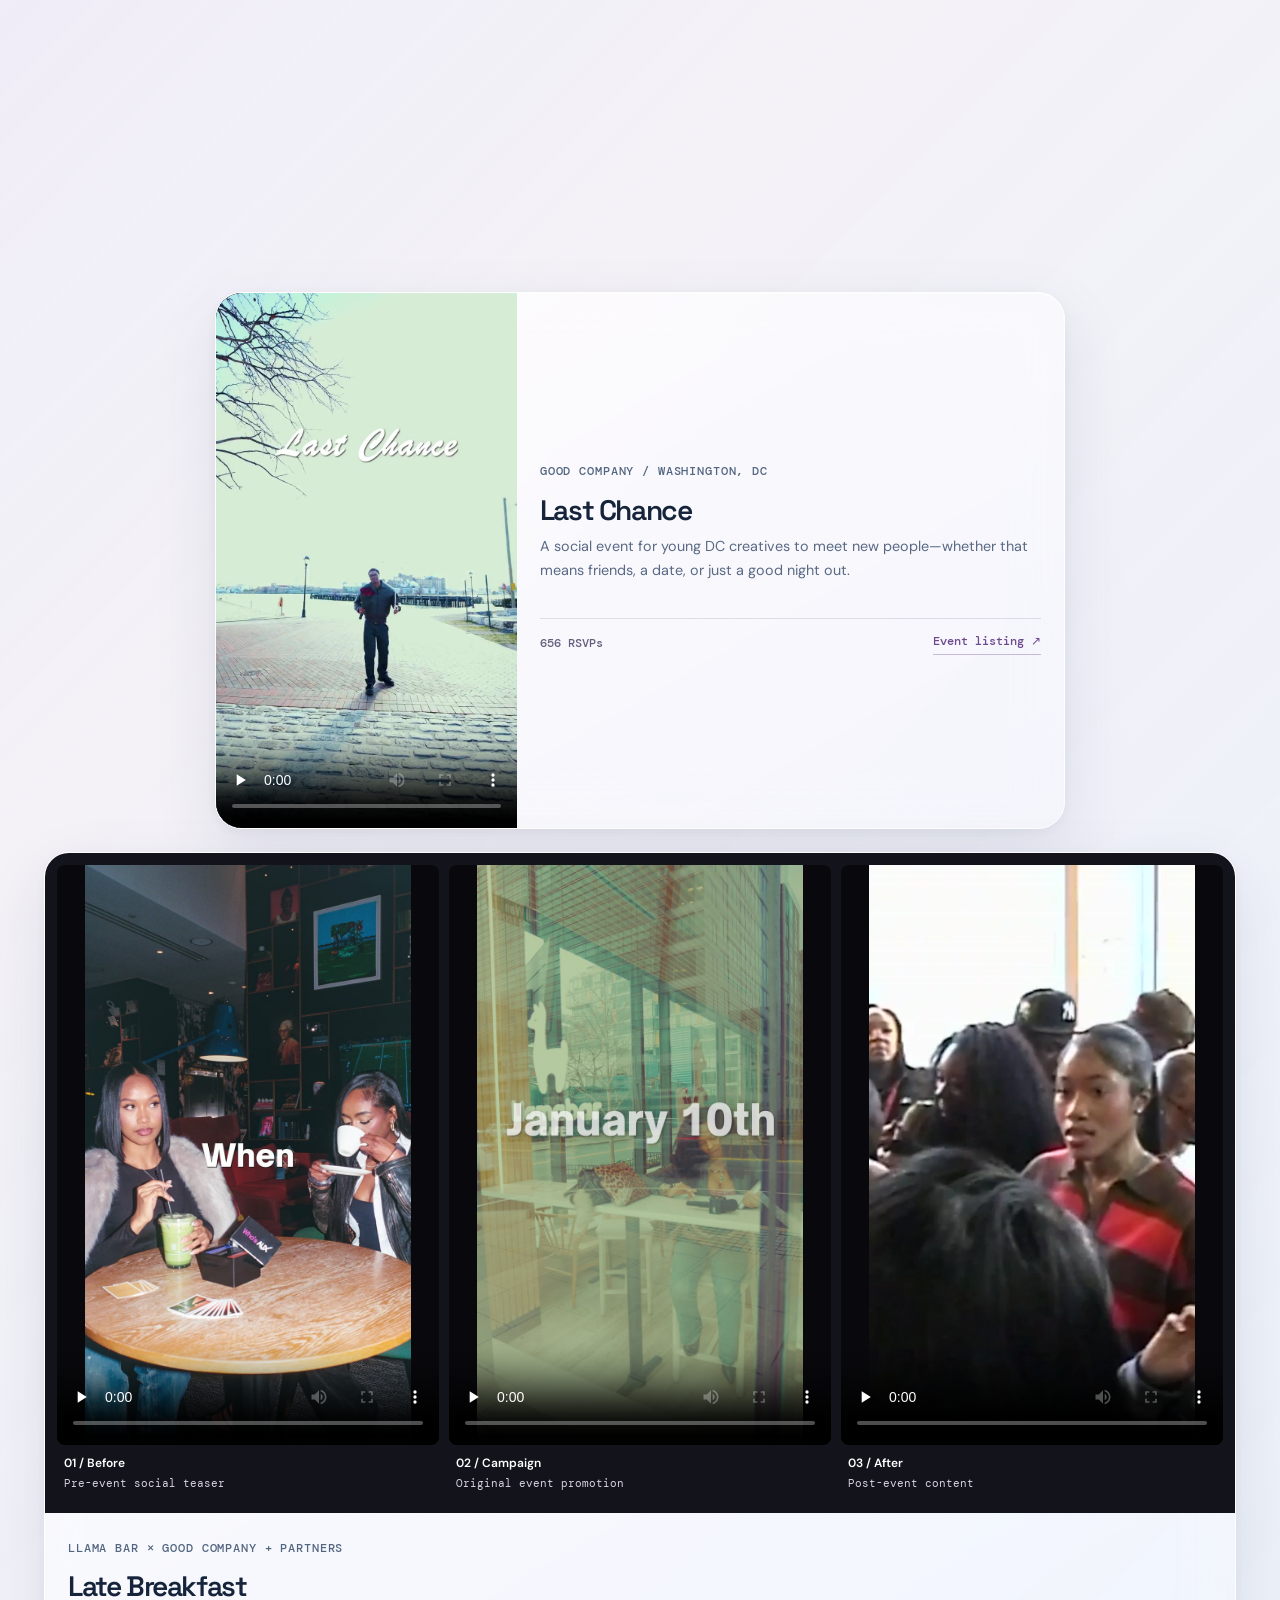
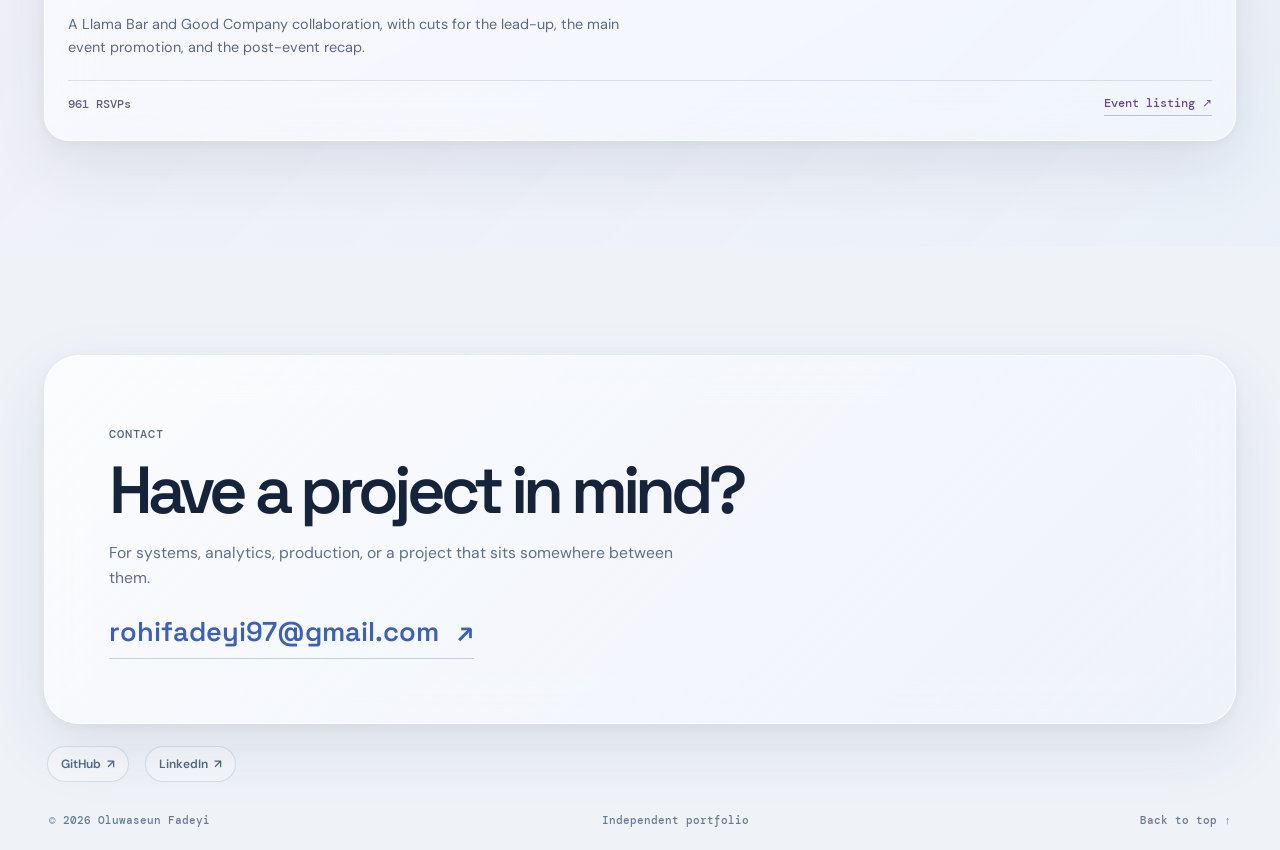
==== commit 4433c2d2: "creative update1" ====
--- a/creative.html
+++ b/creative.html
@@ -8,17 +8,24 @@
 </nav>
 </header>
 <main class="creative-page" id="main">
-<section class="creative-opening scene-panel" data-scene="creative-hero"><div class="site-width creative-opening-layout"><div><span class="eyebrow">02 / Digital campaigns &amp; creative production</span><h1>Digital content<br/><em>&amp; direction.</em></h1><p>Digital campaigns for hospitality, culture, and community brands. The work combines concept development, cinematic production quality, and platform-aware editing—from a polished restaurant spot to fast-moving event invitations.</p><a class="secondary-action" href="#films">Explore campaigns <span>↓</span></a></div><div class="creative-opening-art glass-surface"><img alt="Still from the Gyu San commercial" src="assets/creative/gyu-san.jpg"/><span class="creative-art-label">GYU SAN / COMMERCIAL CONTENT / UNRELEASED</span><div aria-hidden="true" class="creative-orbit"></div></div></div></section><section aria-label="Explore digital content" class="creative-filter-section" id="creative-filters"><div class="site-width filter-layout"><div><p class="eyebrow">Selected campaigns / 05 projects</p><p aria-live="polite" class="filter-description" id="filter-summary">Showing all selected content.</p></div><div aria-label="Filter creative projects" class="filter-buttons" role="group"><button aria-pressed="true" class="filter-button is-active" data-filter="all" type="button">All work <span>05</span></button><button aria-pressed="false" class="filter-button" data-filter="commercial" type="button">Commercial <span>01</span></button><button aria-pressed="false" class="filter-button" data-filter="events" type="button">Events <span>04</span></button><button aria-pressed="false" class="filter-button" data-filter="vertical" type="button">Vertical <span>01</span></button></div></div></section>
-<section class="film-feature-section scene-panel" data-filter-group="commercial" data-scene="creative-film" id="films"><div class="site-width"><div class="section-intro reveal"><div><span class="eyebrow">01 / Commercial content</span><h2>Gyu San</h2></div><p>A commercial concept for Gyu San’s elevated Japanese BBQ and sushi experience—premium cuts, tableside grilling, and the detail of the dining space. The aim was to communicate a restaurant worth planning an evening around.</p></div><article class="film-feature-glass glass-surface reveal"><div class="feature-video-frame"><video aria-label="Gyu San Japanese barbecue restaurant advertisement" controls="" playsinline="" poster="assets/creative/gyu-san.jpg" preload="none"><source src="assets/creative/gyu-san.mp4" type="video/mp4"/>Video playback is not supported by your browser.</video></div><div class="feature-video-info"><div><span class="eyebrow">Gyu San / brand content / 16:9</span><h3>Hospitality brand advertisement</h3></div><span class="film-status">Unreleased · portfolio preview</span><p class="brand-context">The creative approach prioritizes texture, warm light, and deliberate pacing, distinguishing a premium hospitality experience from a conventional fast-cut restaurant promo. This commercial has not been released.</p><a class="event-link" href="https://www.gyusan.com/" rel="noopener noreferrer" target="_blank">Explore Gyu San <span aria-hidden="true">↗</span></a></div></article></div></section>
-<section class="film-grid-section scene-panel" data-filter-group="events" data-scene="creative-events" id="campaigns"><div class="site-width"><div class="section-intro reveal"><div><span class="eyebrow">02 / Digital event campaigns</span><h2>Campaign work &amp; event promotion.</h2></div><p>Promotional edits produced for four live events across Baltimore and Washington, DC. Registration figures below are documented event outcomes, not video-attributed conversions.</p></div>
+<section class="creative-opening scene-panel" data-scene="creative-hero"><div class="site-width creative-opening-layout"><div><span class="eyebrow">02 / Digital campaigns &amp; creative production</span><h1>Digital content<br/><em>&amp; direction.</em></h1><p>Digital campaigns for hospitality, culture, and community brands. The work combines concept development, cinematic production quality, and platform-aware editing—from a polished restaurant spot to fast-moving event invitations.</p><a class="secondary-action" href="#films">Explore campaigns <span>↓</span></a></div><div class="creative-opening-art glass-surface"><img alt="Still from the Gyu San commercial" src="assets/creative/gyu-san.jpg"/><span class="creative-art-label">GYU SAN / COMMERCIAL CONTENT / UNRELEASED</span><div aria-hidden="true" class="creative-orbit"></div></div></div></section><section aria-label="Explore digital content" class="creative-filter-section" id="creative-filters"><div class="site-width filter-layout"><div><p class="eyebrow">Selected campaigns / 06 projects · 08 edits</p><p aria-live="polite" class="filter-description" id="filter-summary">Showing all selected content.</p></div><div aria-label="Filter creative projects" class="filter-buttons" role="group"><button aria-pressed="true" class="filter-button is-active" data-filter="all" type="button">All work <span>06</span></button><button aria-pressed="false" class="filter-button" data-filter="commercial" type="button">Commercial <span>01</span></button><button aria-pressed="false" class="filter-button" data-filter="events" type="button">Events <span>05</span></button><button aria-pressed="false" class="filter-button" data-filter="vertical" type="button">Vertical <span>02</span></button></div></div></section>
+<section class="film-feature-section scene-panel" data-filter-group="commercial" data-scene="creative-film" id="films"><div class="site-width"><div class="section-intro reveal"><div><span class="eyebrow">01 / Commercial content</span><h2>Gyu San</h2></div><p>An unreleased commercial for Gyu San, built around the restaurant’s wagyu, tableside dining, and elevated hospitality experience.</p></div><article class="film-feature-glass glass-surface reveal"><div class="feature-video-frame"><video aria-label="Gyu San Japanese barbecue restaurant advertisement" controls="" playsinline="" poster="assets/creative/gyu-san.jpg" preload="none"><source src="assets/creative/gyu-san.mp4" type="video/mp4"/>Video playback is not supported by your browser.</video></div><div class="feature-video-info"><div><span class="eyebrow">Gyu San / brand content / 16:9</span><h3>Hospitality brand advertisement</h3></div><span class="film-status">Unreleased · portfolio preview</span><a class="event-link" href="https://www.gyusan.com/" rel="noopener noreferrer" target="_blank">Explore Gyu San <span aria-hidden="true">↗</span></a></div></article></div></section>
+<section class="film-grid-section scene-panel" data-filter-group="events" data-scene="creative-events" id="campaigns"><div class="site-width"><div class="section-intro reveal"><div><span class="eyebrow">02 / Digital event campaigns</span><h2>Campaign work &amp; event promotion.</h2></div><p>Selected digital promotions for live events in Baltimore and Washington, DC.</p></div>
 <div class="portfolio-film-grid">
-<article class="film-item glass-surface reveal" data-categories="events" id="run-club"><div class="film-media"><video aria-label="Harbor East Run Club and Good Company event promo" controls="" playsinline="" poster="assets/creative/run-club.jpg" preload="none"><source src="assets/creative/run-club.mp4" type="video/mp4"/></video></div><div class="film-content"><span class="eyebrow">Harbor East Run Club × Good Company</span><h3>The 5K Social</h3><p>The creative brief was to make a group run feel social and approachable, not like a race commercial. The edit uses movement and an easy-to-follow invitation to introduce a Harbor East Run Club × Good Company event in Baltimore.</p><p class="campaign-context">Creative goal: event discovery and registrations.</p><div class="campaign-evidence"><div><strong>359</strong><span>event RSVPs</span></div><div class="campaign-evidence-detail"><span>May 30, 2026 / Event listing</span><a href="https://posh.vip/e/harbor-east-5k-social-1" rel="noopener noreferrer" target="_blank">View event page <span aria-hidden="true">↗</span></a></div></div><span class="film-chip">Digital campaign · Community / sport</span></div></article>
-<article class="film-item glass-surface reveal" data-categories="events" id="dc-pop-up"><div class="film-media"><video aria-label="Good Company and The DC Pop Up event promo" controls="" playsinline="" poster="assets/creative/dc-pop-up.jpg" preload="none"><source src="assets/creative/dc-pop-up.mp4" type="video/mp4"/></video></div><div class="film-content"><span class="eyebrow">Good Company × The DC Pop Up</span><h3>No Aesthetic Block Party</h3><p>Created for Good Company and The DC Pop Up, this promotion spoke to DC residents interested in local art, records, food, independent vendors, and community. The energetic presentation matched the event’s creative, small-business-centered setting.</p><p class="campaign-context">Creative goal: event discovery and registrations.</p><div class="campaign-evidence"><div><strong>1,147</strong><span>tickets sold</span></div><div class="campaign-evidence-detail"><span>June 14, 2026 / Event listing</span><a href="https://posh.vip/e/no-aesthetic-block-party" rel="noopener noreferrer" target="_blank">View event page <span aria-hidden="true">↗</span></a></div></div><span class="film-chip">Digital campaign · Art / local business</span></div></article>
-<article class="film-item glass-surface reveal" data-categories="events" id="between-seasons"><div class="film-media"><video aria-label="Between Seasons event promo for Halo Cares" controls="" playsinline="" poster="assets/creative/between-seasons.jpg" preload="none"><source src="assets/creative/between-seasons.mp4" type="video/mp4"/></video></div><div class="film-content"><span class="eyebrow">Halo Cares</span><h3>Between Seasons</h3><p>For Halo Cares’ Between Seasons event, the treatment leans into fashion, music, and atmosphere. The pacing builds an identity for the gathering rather than simply displaying the details on a flyer.</p><p class="campaign-context">Creative goal: event discovery and registrations.</p><div class="campaign-evidence"><div><strong>611</strong><span>event RSVPs</span></div><div class="campaign-evidence-detail"><span>March 15, 2026 / Event listing</span><a href="https://posh.vip/e/between-seasons-1" rel="noopener noreferrer" target="_blank">View event page <span aria-hidden="true">↗</span></a></div></div><span class="film-chip">Digital campaign · Lifestyle / events</span></div></article>
-<article class="film-item glass-surface portrait-film reveal" data-categories="events vertical" id="late-breakfast"><div class="film-media"><video aria-label="Late Breakfast vertical promotional film" controls="" playsinline="" poster="assets/creative/late-breakfast.jpg" preload="none"><source src="assets/creative/late-breakfast.mp4" type="video/mp4"/></video></div><div class="film-content"><span class="eyebrow">Llama Bar × Good Company + partners</span><h3>Late Breakfast</h3><p>A vertical, feed-native edit for Llama Bar × Good Company and collaborators. The short runtime gets to the point quickly while retaining the social, food-and-music character of the day party.</p><p class="campaign-context">Creative goal: event discovery and registrations.</p><div class="campaign-evidence"><div><strong>961</strong><span>event RSVPs</span></div><div class="campaign-evidence-detail"><span>January 10, 2026 / Event listing</span><a href="https://posh.vip/e/late-breakfast" rel="noopener noreferrer" target="_blank">View event page <span aria-hidden="true">↗</span></a></div></div><span class="film-chip">Vertical social · Hospitality</span></div></article>
+<article class="film-item glass-surface reveal" data-categories="events" id="run-club"><div class="film-media"><video aria-label="Harbor East Run Club and Good Company event promo" controls="" playsinline="" poster="assets/creative/run-club.jpg" preload="none"><source src="assets/creative/run-club.mp4" type="video/mp4"/></video></div><div class="film-content"><span class="eyebrow">Harbor East Run Club × Good Company</span><h3>The 5K Social</h3><p>An invitation to join Harbor East Run Club and Good Company for a group run and social morning in Baltimore.</p><div class="film-meta-row"><span>359 RSVPs</span><a href="https://posh.vip/e/harbor-east-5k-social-1" rel="noopener noreferrer" target="_blank">Event listing ↗</a></div></div></article>
+<article class="film-item glass-surface reveal" data-categories="events" id="dc-pop-up"><div class="film-media"><video aria-label="Good Company and The DC Pop Up event promo" controls="" playsinline="" poster="assets/creative/dc-pop-up.jpg" preload="none"><source src="assets/creative/dc-pop-up.mp4" type="video/mp4"/></video></div><div class="film-content"><span class="eyebrow">Good Company × The DC Pop Up</span><h3>No Aesthetic Block Party</h3><p>Good Company and The DC Pop Up brought local art, vendors, food, and music together in Washington, DC.</p><div class="film-meta-row"><span>1,147 tickets sold</span><a href="https://posh.vip/e/no-aesthetic-block-party" rel="noopener noreferrer" target="_blank">Event listing ↗</a></div></div></article>
+<article class="film-item glass-surface reveal" data-categories="events" id="between-seasons"><div class="film-media"><video aria-label="Between Seasons event promo for Halo Cares" controls="" playsinline="" poster="assets/creative/between-seasons.jpg" preload="none"><source src="assets/creative/between-seasons.mp4" type="video/mp4"/></video></div><div class="film-content"><span class="eyebrow">Halo Cares</span><h3>Between Seasons</h3><p>An atmospheric event promo for Halo Cares, centered on fashion, music, and the people who make the gathering.</p><div class="film-meta-row"><span>611 RSVPs</span><a href="https://posh.vip/e/between-seasons-1" rel="noopener noreferrer" target="_blank">Event listing ↗</a></div></div></article>
+<article class="film-item glass-surface portrait-film reveal" data-categories="events vertical" id="last-chance">
+<div class="film-media"><video aria-label="Last Chance event promotion for young DC creatives" controls="" playsinline="" poster="assets/creative/last-chance-waterfront.jpg" preload="none"><source src="assets/creative/last-chance.mp4" type="video/mp4"/></video></div>
+<div class="film-content"><span class="eyebrow">Good Company / Washington, DC</span><h3>Last Chance</h3><p>A social event for young DC creatives to meet new people—whether that means friends, a date, or just a good night out.</p><div class="film-meta-row"><span>656 RSVPs</span><a href="https://posh.vip/e/last-chance" rel="noopener noreferrer" target="_blank">Event listing ↗</a></div></div>
+</article><article class="film-item glass-surface reveal late-breakfast-campaign" data-categories="events vertical" id="late-breakfast"><div aria-label="Late Breakfast edits" class="campaign-edit-grid">
+<figure class="campaign-edit"><video aria-label="Late Breakfast pre-event vertical campaign" controls="" playsinline="" poster="assets/creative/late-breakfast-pre-event.jpg" preload="none"><source src="assets/creative/late-breakfast-pre-event.mp4" type="video/mp4"/></video><figcaption><b>01 / Before</b><span>Pre-event social teaser</span></figcaption></figure>
+<figure class="campaign-edit"><video aria-label="Late Breakfast original vertical promotional edit" controls="" playsinline="" poster="assets/creative/late-breakfast.jpg" preload="none"><source src="assets/creative/late-breakfast.mp4" type="video/mp4"/></video><figcaption><b>02 / Campaign</b><span>Original event promotion</span></figcaption></figure>
+<figure class="campaign-edit"><video aria-label="Late Breakfast post-event video" controls="" playsinline="" poster="assets/creative/late-breakfast-post-event.jpg" preload="none"><source src="assets/creative/late-breakfast-post-event.mp4" type="video/mp4"/></video><figcaption><b>03 / After</b><span>Post-event content</span></figcaption></figure>
+</div><div class="film-content"><span class="eyebrow">Llama Bar × Good Company + partners</span><h3>Late Breakfast</h3><p>A Llama Bar and Good Company collaboration, with cuts for the lead-up, the main event promotion, and the post-event recap.</p><div class="film-meta-row"><span>961 RSVPs</span><a href="https://posh.vip/e/late-breakfast" rel="noopener noreferrer" target="_blank">Event listing ↗</a></div></div></article>
 </div>
-</div></section><section aria-labelledby="campaign-results-title" class="campaign-results scene-panel" data-scene="creative-results"><div class="site-width"><div class="campaign-results-intro"><div><p class="eyebrow">Documented event response</p><h2 id="campaign-results-title">Creative work, with context.</h2></div><p>Promotions shown in this portfolio were created for these events. Counts are from the supplied event listings; the footage's independent impact was not measured.</p></div><div class="campaign-results-grid"><a href="https://posh.vip/e/harbor-east-5k-social-1" rel="noopener noreferrer" target="_blank"><strong>359</strong><span>The 5K Social / RSVPs</span></a><a href="https://posh.vip/e/between-seasons-1" rel="noopener noreferrer" target="_blank"><strong>611</strong><span>Between Seasons / RSVPs</span></a><a href="https://posh.vip/e/late-breakfast" rel="noopener noreferrer" target="_blank"><strong>961</strong><span>Late Breakfast / RSVPs</span></a><a href="https://posh.vip/e/no-aesthetic-block-party" rel="noopener noreferrer" target="_blank"><strong>1,147</strong><span>No Aesthetic / Tickets sold</span></a></div></div></section>
-<section class="creative-approach scene-panel" data-scene="creative-close"><div class="site-width simple-statement reveal"><span class="eyebrow">03 / Creative approach</span><h2>Made for the brief.<br/><em>Finished for the platform.</em></h2><p>The brief determines the edit. Restaurant work can afford close-ups and room to breathe; community promotions need clear event information and a sense of the crowd; vertical content needs a strong opening and an early payoff. I bring the same standard of photography, sound, color, and finishing to each format.</p></div></section>
+</div></section>
+
 </main><footer class="glass-footer" data-scene="footer">
 <div class="site-width">
 <div class="footer-intro"><span class="eyebrow">Contact</span><h2>Have a project in mind?</h2><p>For systems, analytics, production, or a project that sits somewhere between them.</p><a class="footer-email" href="mailto:rohifadeyi97@gmail.com">rohifadeyi97@gmail.com <span>↗</span></a></div>
--- a/studio.css
+++ b/studio.css
@@ -1,5 +1,4 @@
 /* OF / STUDIO INDEX — editorial identity, 2026. Built as a static site. */
-@import url('https://fonts.googleapis.com/css2?family=DM+Mono:wght@400;500&family=Instrument+Serif:ital@0;1&family=Space+Grotesk:wght@400;500;600;700&display=swap');
 :root{
  --paper:#f0eee7;--paper2:#e9e5d8;--ink:#171716;--line:#171716;--muted:#5c5e56;
  --cobalt:#2947f5;--acid:#d6f85a;--lavender:#bc9cff;--coral:#f77960;--cream:#f9f5e9;
--- a/glass.css
+++ b/glass.css
@@ -1,5 +1,4 @@
 /* Glass Studio — visual system, 2026. Static site: no dependencies or build step. */
-@import url('https://fonts.googleapis.com/css2?family=DM+Sans:wght@400;500;600;700&family=DM+Mono:wght@400;500&family=Instrument+Serif:ital@0;1&family=Space+Grotesk:wght@400;500;600;700&display=swap');
 
 @property --tone-a { syntax: '<color>'; inherits: true; initial-value: #e3efff; }
 @property --tone-b { syntax: '<color>'; inherits: true; initial-value: #eee1ff; }
--- a/portfolio-final.css
+++ b/portfolio-final.css
@@ -295,3 +295,216 @@
 body.glass-site[data-home-focus="creative"] .discipline-info p {color:inherit;}
 body.glass-site[data-home-focus="creative"] .discipline-tech .discipline-info p {color:#536987;}
 body.glass-site[data-home-focus="creative"] .discipline-content .discipline-info p {color:#f1e4f3;}
+
+/* 2026-10: Focused portfolio cleanup. Real work first, interface second. */
+
+/* Homepage discipline selector: full, uncropped work, with the identity below the visual. */
+.portfolio-home-hero .lens-console { padding: 15px; }
+.portfolio-home-hero .lens-console-head { padding: 6px 5px 14px; gap: 16px; }
+.portfolio-home-hero .lens-window {
+  display: grid;
+  position: relative;
+  aspect-ratio: auto !important;
+  min-height: 0 !important;
+  border-radius: 18px;
+  overflow: hidden;
+  background: #f6f8fc;
+}
+.portfolio-home-hero .lens-slide {
+  display: flex;
+  flex-direction: column;
+  grid-area: 1 / 1;
+  position: relative !important;
+  inset: auto !important;
+  width: 100%;
+  height: 100%;
+  overflow: hidden;
+  transform: none !important;
+}
+.portfolio-home-hero .lens-dashboard {
+  flex: 1 0 auto;
+  height: auto !important;
+  display: block;
+  background: #fff;
+}
+.portfolio-home-hero .lens-appbar {
+  height: 30px;
+  gap: 12px;
+  font-size: .6rem;
+  padding: 0 12px;
+  background: #f6f8fc;
+}
+.portfolio-home-hero .lens-dashboard > img {
+  display: block;
+  flex: none !important;
+  min-height: 0 !important;
+  width: 100% !important;
+  height: auto !important;
+  padding: 0 !important;
+  object-fit: contain !important;
+  object-position: center;
+  background: #fff;
+}
+.portfolio-home-hero .lens-creative > img {
+  display: block;
+  flex: 1 0 auto;
+  width: 100%;
+  height: auto !important;
+  min-height: 0;
+  object-fit: contain !important;
+  object-position: center;
+}
+.portfolio-home-hero .lens-creative::before { display: none; }
+.portfolio-home-hero .lens-overlay,
+body.glass-site[data-home-focus="creative"] .portfolio-home-hero .lens-overlay {
+  position: relative !important;
+  inset: auto !important;
+  display: grid;
+  flex: 1 0 auto;
+  gap: 6px;
+  min-height: 100px;
+  margin: 0;
+  padding: 15px 19px 17px;
+  border-radius: 0;
+  border: 0;
+  border-top: 1px solid rgba(86,108,150,.13);
+  background: #f9fbff;
+  box-shadow: none;
+  backdrop-filter: none;
+  -webkit-backdrop-filter: none;
+}
+.portfolio-home-hero .lens-overlay strong { font-size: clamp(1.05rem,1.35vw,1.32rem); line-height: 1.2; }
+.portfolio-home-hero .lens-overlay small { font-size: .74rem; }
+.portfolio-home-hero .lens-creative .lens-overlay,
+body.glass-site[data-home-focus="creative"] .portfolio-home-hero .lens-creative .lens-overlay {
+  background: #191424;
+  color: #fff;
+  border-color: rgba(255,255,255,.14);
+}
+.portfolio-home-hero .lens-creative .lens-overlay span,
+.portfolio-home-hero .lens-creative .lens-overlay small { color: #d6cce7; }
+.portfolio-home-hero .lens-creative .lens-overlay small b { color: #fff; }
+.portfolio-home-hero .lens-slide:not(.is-active) { pointer-events: none; }
+
+/* Case study real dashboard mount is populated only by the local Mac capture helper. */
+.real-dashboard-mount:empty { display: none; }
+.real-dashboard-mount:not(:empty) {
+  width: min(100% - 48px, 1200px);
+  margin: 20px auto 68px;
+}
+.real-dashboard-mount figure { margin: 0; }
+.real-dashboard-mount img {
+  display: block;
+  width: 100%;
+  height: auto;
+  border-radius: 20px;
+  border: 1px solid rgba(64,83,133,.16);
+  box-shadow: 0 24px 65px rgba(35,54,96,.14);
+}
+.real-dashboard-mount figcaption {
+  padding: 14px 3px 0;
+  color: #61728a;
+  font: 500 .7rem/1.6 var(--mono);
+  letter-spacing: .02em;
+}
+
+/* Event work: the content is the main visual, the proof and links are small. */
+.portfolio-film-grid .film-item { height: auto; }
+.portfolio-film-grid .film-content { padding: 21px 23px 24px; }
+.portfolio-film-grid .film-content h3 { margin-bottom: 9px; }
+.portfolio-film-grid .film-content > p { font-size: .9rem; line-height: 1.63; max-width: 58ch; }
+.film-meta-row {
+  display: flex;
+  align-items: center;
+  justify-content: space-between;
+  flex-wrap: wrap;
+  gap: 10px 18px;
+  margin-top: 20px;
+  padding-top: 14px;
+  border-top: 1px solid rgba(100,87,132,.17);
+  color: #645d7c;
+  font: 500 .72rem/1.6 var(--mono);
+}
+.film-meta-row a {
+  color: #6d488e;
+  text-decoration: none;
+  border-bottom: 1px solid rgba(109,72,142,.34);
+  padding-bottom: 2px;
+}
+.film-meta-row a:hover { color: #4a2774; border-bottom-color: currentColor; }
+
+/* Late Breakfast has three distinct releases. Keep them together as a sequence. */
+.portfolio-film-grid .late-breakfast-campaign {
+  grid-column: 1 / -1;
+  width: 100%;
+  max-width: none;
+  display: flex;
+  flex-direction: column;
+  border-radius: 25px;
+}
+.campaign-edit-grid {
+  display: grid;
+  grid-template-columns: repeat(3, minmax(0,1fr));
+  gap: 10px;
+  padding: 12px;
+  background: #12131b;
+}
+.campaign-edit {
+  min-width: 0;
+  margin: 0;
+  display: flex;
+  flex-direction: column;
+}
+.campaign-edit video {
+  width: 100%;
+  height: auto;
+  max-height: 580px;
+  aspect-ratio: 9 / 16;
+  object-fit: contain;
+  background: #09090d;
+  border-radius: 8px;
+}
+.campaign-edit figcaption {
+  min-height: 56px;
+  padding: 11px 7px 4px;
+  display: flex;
+  flex-direction: column;
+  gap: 3px;
+  color: #d9d2e0;
+}
+.campaign-edit figcaption b { color: #fff; font: 600 .75rem/1.3 var(--sans); }
+.campaign-edit figcaption span { font: 400 .69rem/1.5 var(--mono); }
+.late-breakfast-campaign .film-content { display: block; }
+.late-breakfast-campaign .film-content h3 { margin-bottom: 10px; }
+
+/* Keep the Last Chance vertical edit full-frame within its card. */
+.portfolio-film-grid #last-chance { grid-column: 1 / -1; }
+.portfolio-film-grid #last-chance .film-media { background: #101015; }
+.portfolio-film-grid #last-chance .film-media video { max-height: 630px; }
+
+@media(max-width:760px) {
+  .portfolio-home-hero .lens-console { padding: 9px; }
+  .portfolio-home-hero .lens-console-head { align-items: flex-start; flex-direction: column; }
+  .portfolio-home-hero .lens-slide { height: auto; }
+  .portfolio-home-hero .lens-overlay,
+  body.glass-site[data-home-focus="creative"] .portfolio-home-hero .lens-overlay { padding: 12px 13px 15px; min-height: 88px; }
+  .portfolio-home-hero .lens-appbar { height: 27px; font-size: .52rem; }
+  .portfolio-home-hero .lens-overlay strong { font-size: 1rem; }
+  .portfolio-home-hero .lens-overlay small { font-size: .65rem; }
+  .campaign-edit-grid {
+    display: flex;
+    gap: 10px;
+    overflow-x: auto;
+    scroll-snap-type: x mandatory;
+    scrollbar-width: thin;
+    padding-bottom: 18px;
+  }
+  .campaign-edit { flex: 0 0 min(72vw,290px); scroll-snap-align: start; }
+  .portfolio-film-grid #last-chance { display: grid; grid-template-columns: 1fr; }
+  .portfolio-film-grid #last-chance .film-media video { max-height: 560px; width: auto; margin-inline: auto; }
+  .real-dashboard-mount:not(:empty) { width: calc(100% - 32px); }
+}
+
+@media(prefers-reduced-motion:reduce) {
+  .campaign-edit-grid { scroll-behavior: auto; }
+}
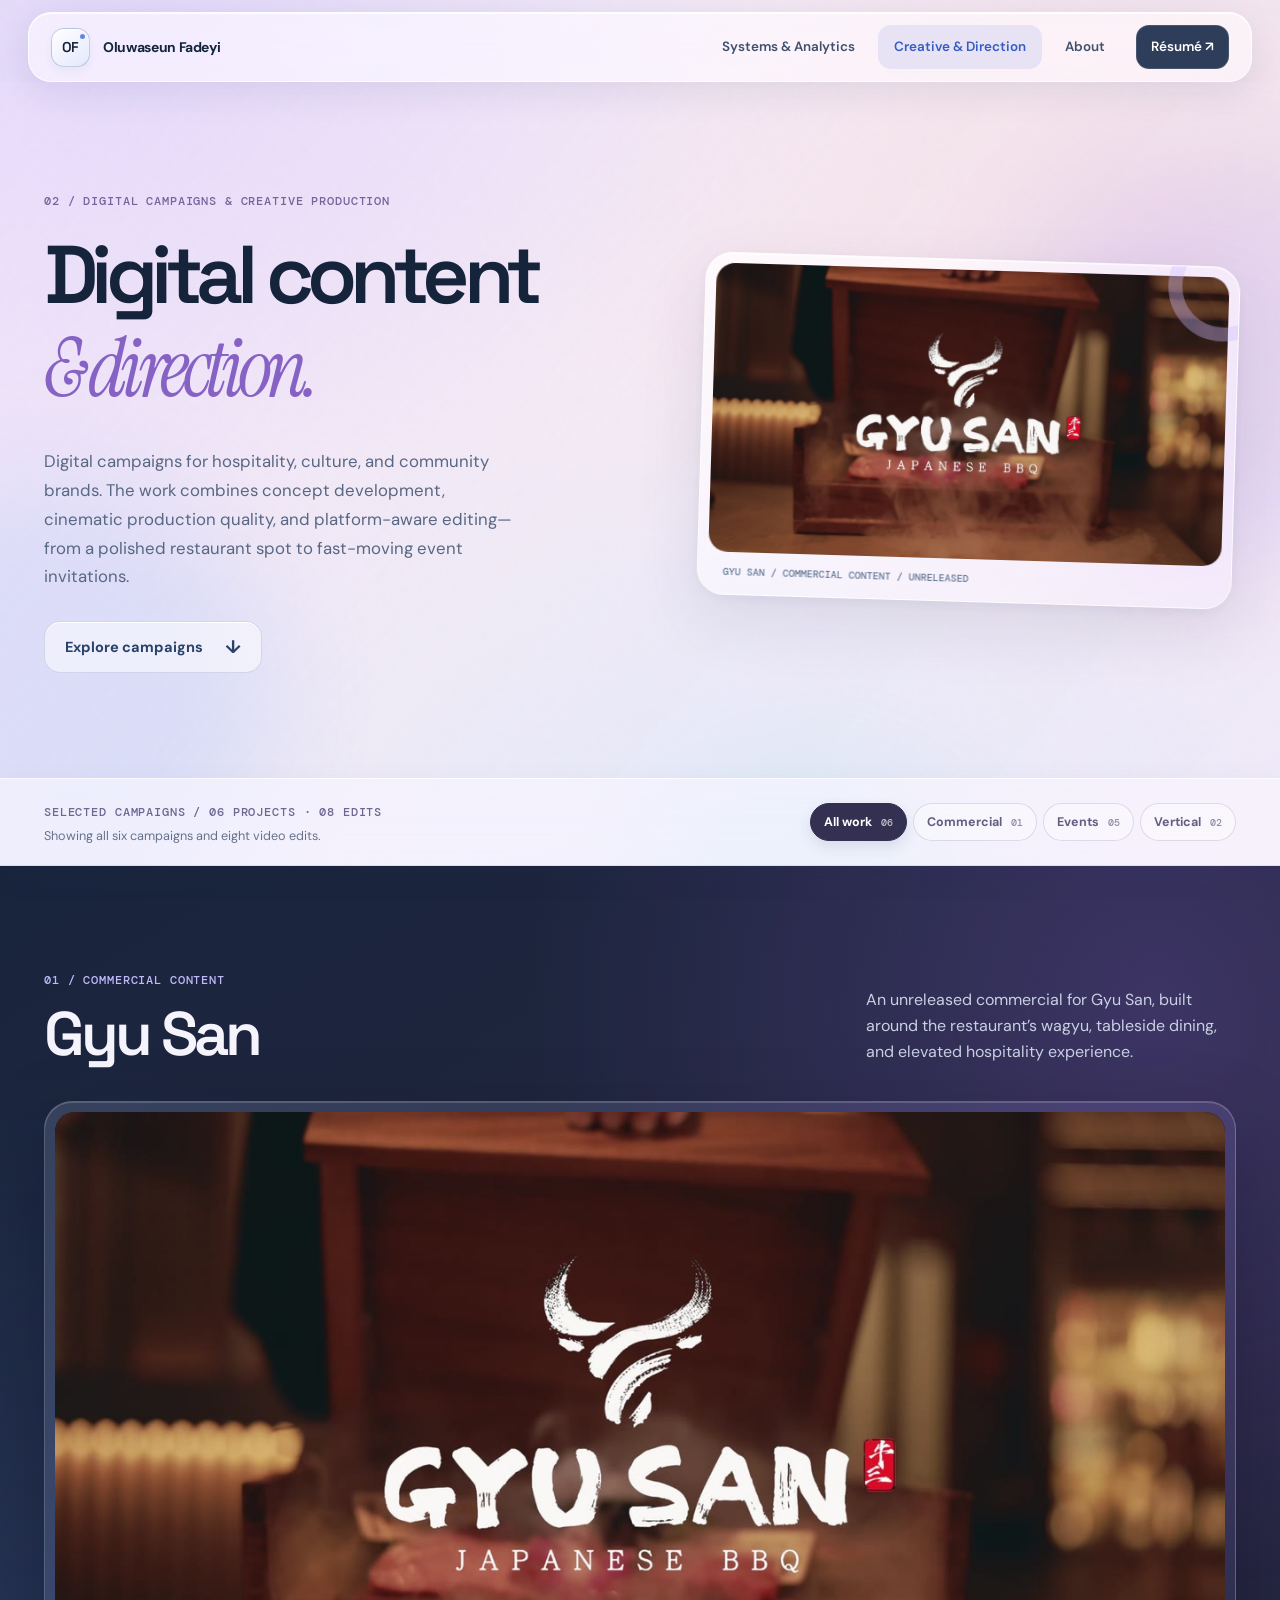
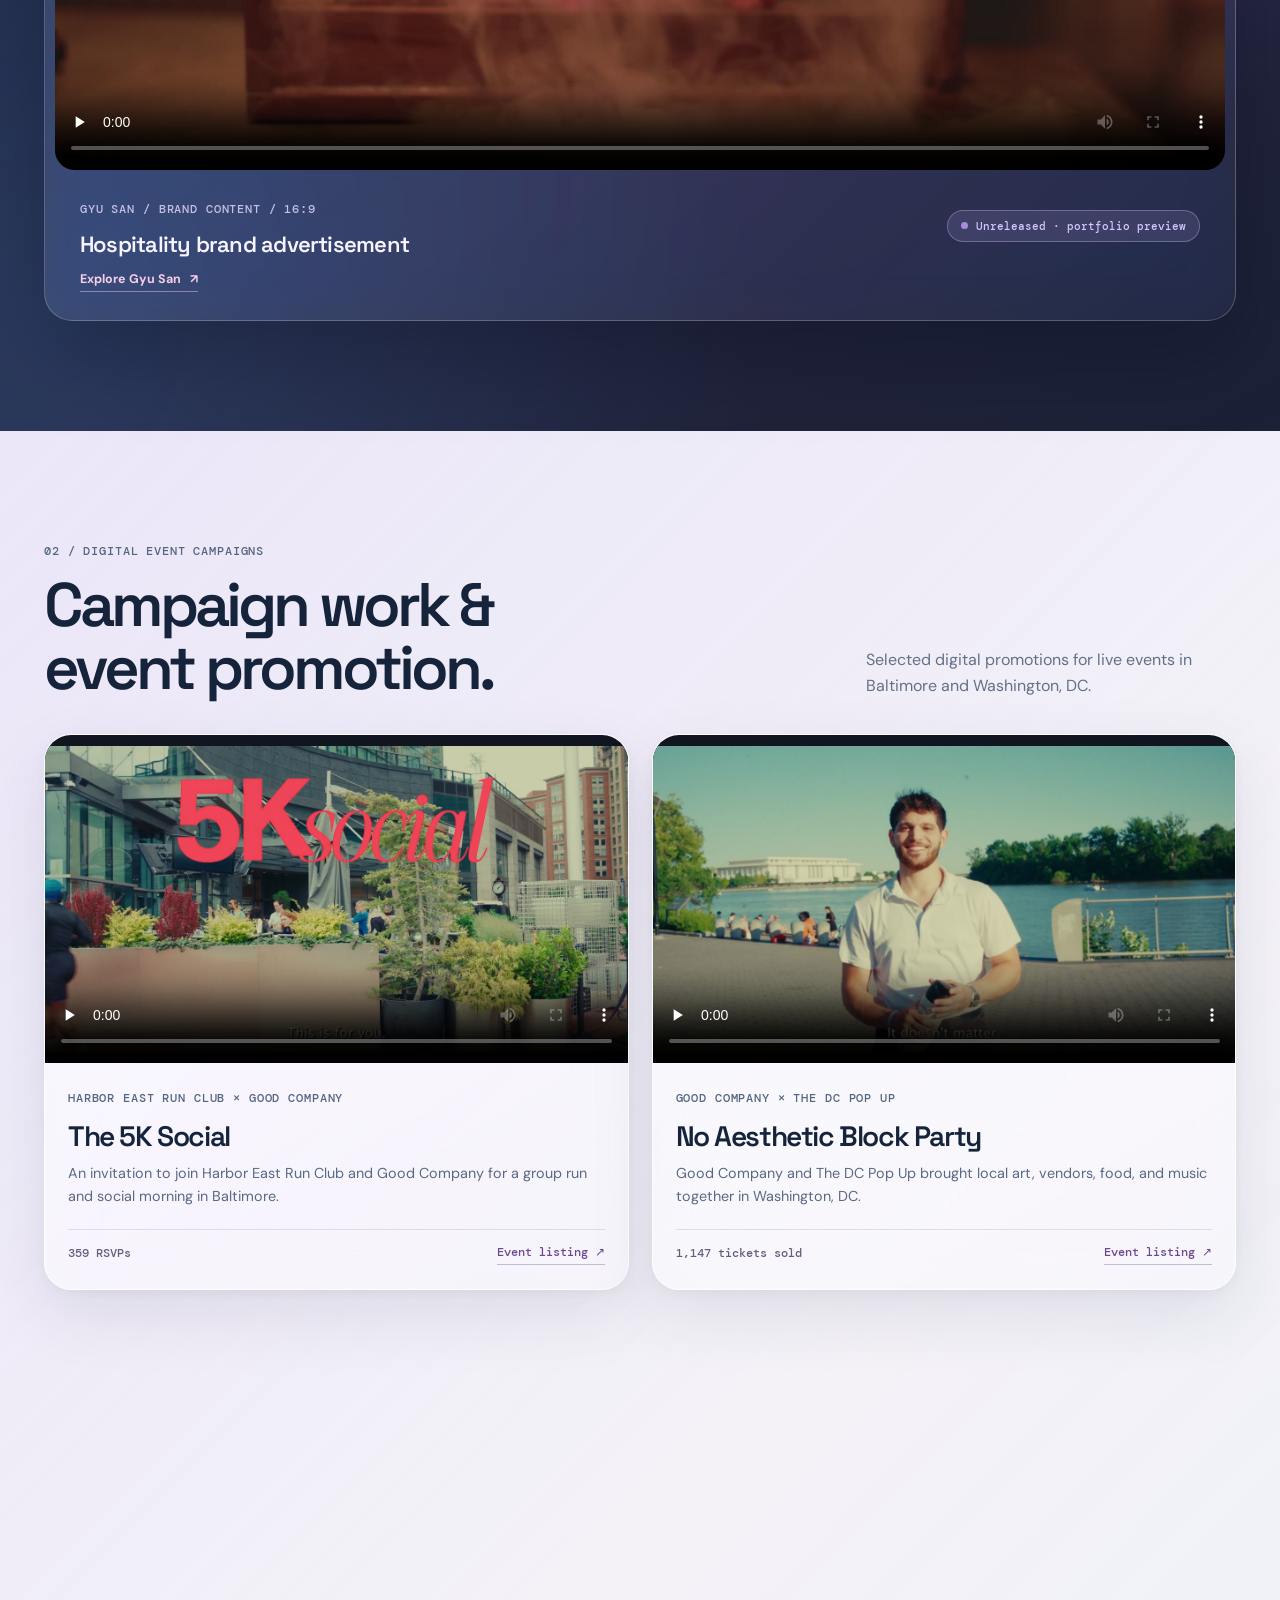
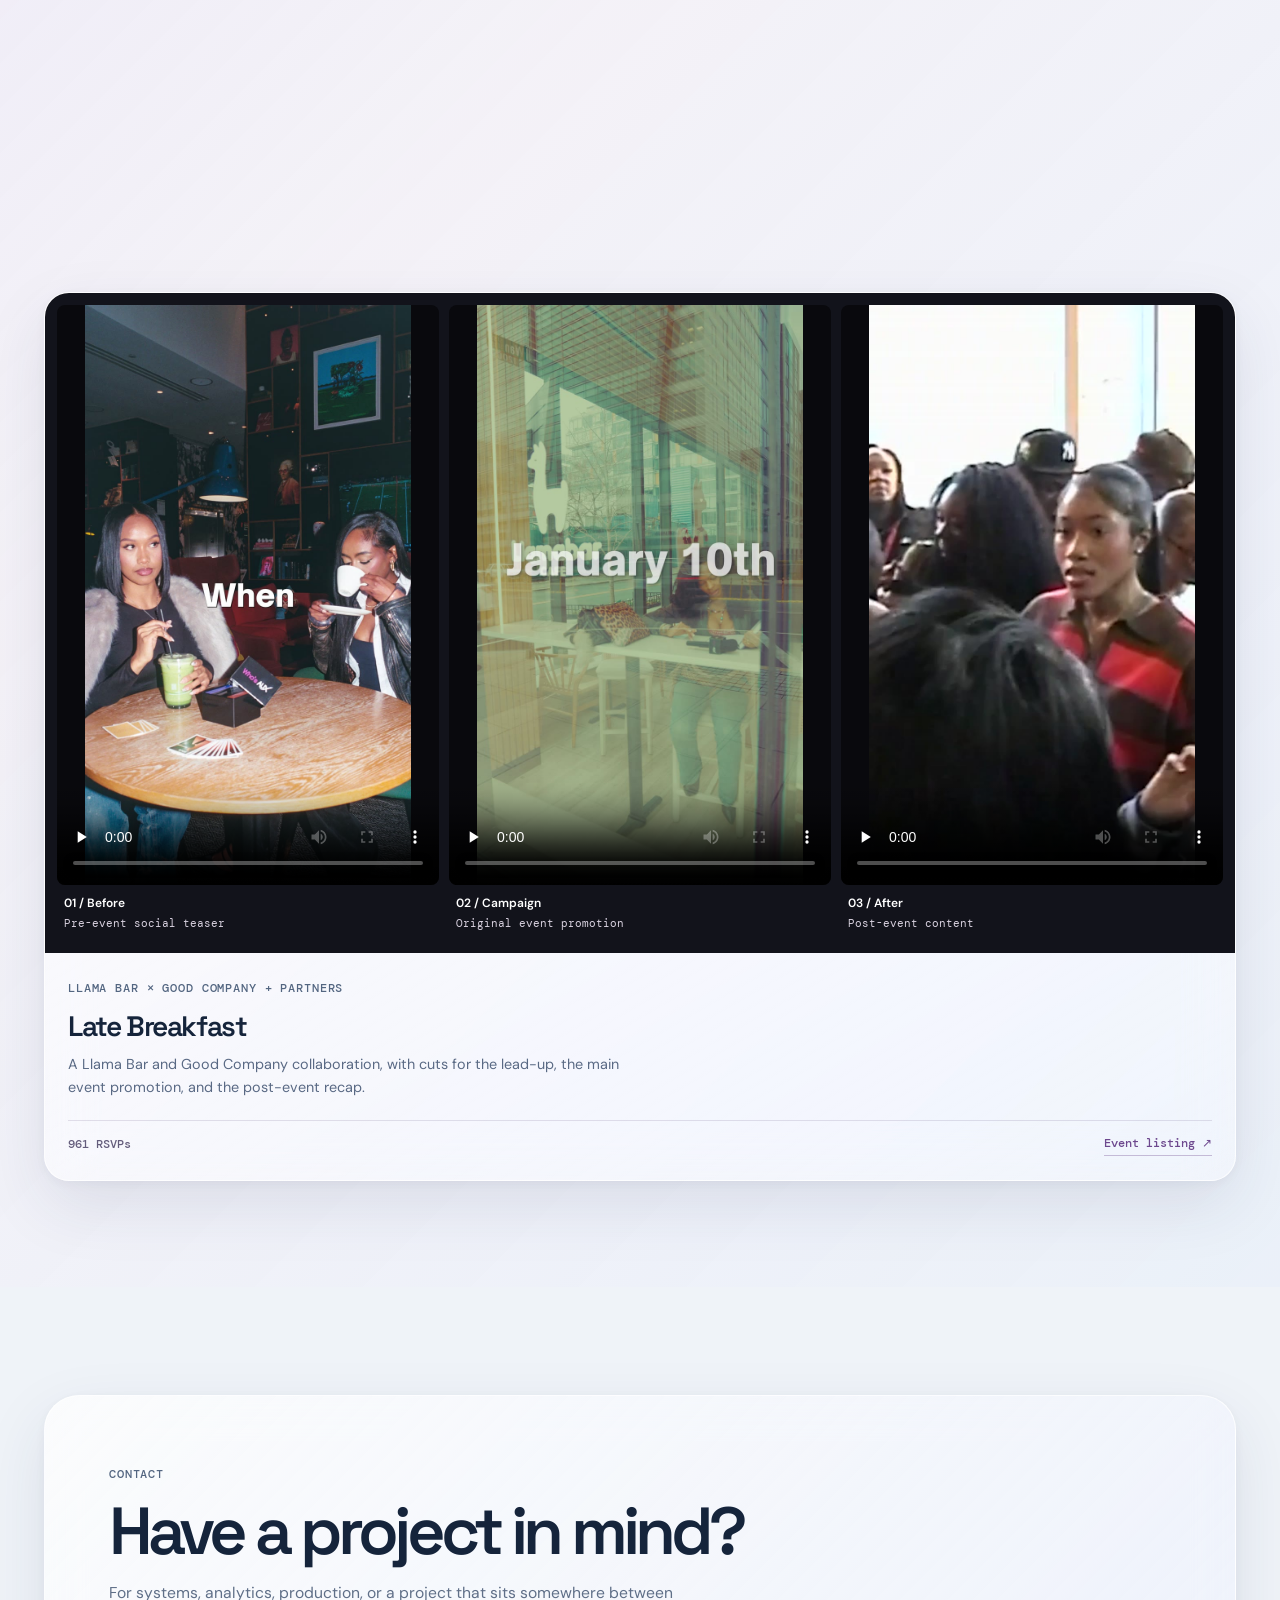
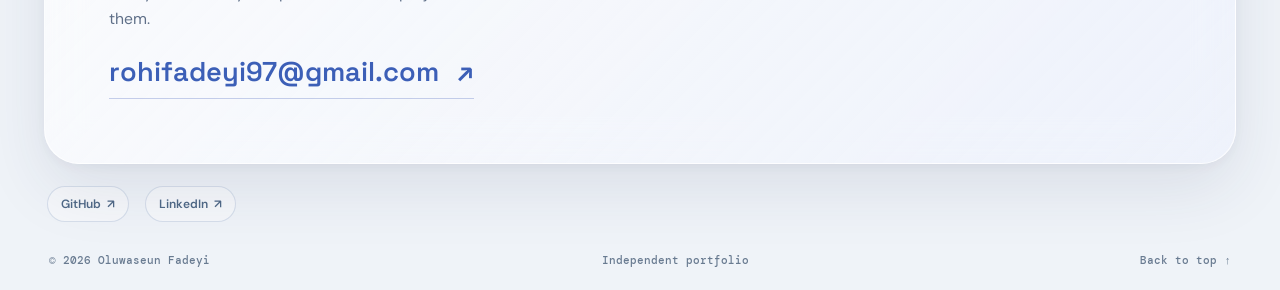
==== commit 987bc7ec: "space" ====
--- a/creative.html
+++ b/creative.html
@@ -1,6 +1,6 @@
 <!DOCTYPE html>
 
-<html lang="en"><head><meta charset="utf-8"/><meta content="width=device-width, initial-scale=1" name="viewport"/><meta content="High-quality digital campaigns, commercial content, and social-first promotional video for restaurants, lifestyle brands, and community events." name="description"/><meta content="#ecf2f8" name="theme-color"/><title>Digital Content &amp; Creative Direction — Oluwaseun Fadeyi</title><link href="https://fonts.googleapis.com" rel="preconnect"/><link crossorigin="" href="https://fonts.gstatic.com" rel="preconnect"/><link href="https://fonts.googleapis.com/css2?family=DM+Sans:wght@400;500;600;700&amp;family=DM+Mono:wght@400;500&amp;family=Instrument+Serif:ital@0;1&amp;family=Space+Grotesk:wght@400;500;600;700&amp;display=swap" rel="stylesheet"/><link href="studio.css" rel="stylesheet"/><link href="glass.css" rel="stylesheet"/><script>document.documentElement.classList.add('has-js')</script><link href="portfolio-polish.css" rel="stylesheet"/><link href="portfolio-final.css" rel="stylesheet"/></head><body class="glass-site creative-view" id="top"><div aria-hidden="true" class="ambient-layer"><span class="ambient-orb ambient-orb-a"></span><span class="ambient-orb ambient-orb-b"></span><span class="ambient-orb ambient-orb-c"></span></div><div aria-hidden="true" class="reading-progress"></div><div aria-hidden="true" class="scene-indicator"><span class="scene-indicator-label">Selected work</span></div><header class="glass-header" id="site-header">
+<html lang="en"><head><meta charset="utf-8"/><meta content="width=device-width, initial-scale=1" name="viewport"/><meta content="High-quality digital campaigns, commercial content, and social-first promotional video for restaurants, lifestyle brands, and community events." name="description"/><meta content="#ecf2f8" name="theme-color"/><title>Digital Content &amp; Creative Direction — Oluwaseun Fadeyi</title><link href="https://fonts.googleapis.com" rel="preconnect"/><link crossorigin="" href="https://fonts.gstatic.com" rel="preconnect"/><link href="https://fonts.googleapis.com/css2?family=DM+Sans:wght@400;500;600;700&amp;family=DM+Mono:wght@400;500&amp;family=Instrument+Serif:ital@0;1&amp;family=Space+Grotesk:wght@400;500;600;700&amp;display=swap" rel="stylesheet"/><link href="studio.css" rel="stylesheet"/><link href="glass.css" rel="stylesheet"/><script>document.documentElement.classList.add('has-js')</script><link href="portfolio-polish.css" rel="stylesheet"/><link href="portfolio-final.css" rel="stylesheet"/><link href="creative-grid-refine.css" rel="stylesheet"/></head><body class="glass-site creative-view" id="top"><div aria-hidden="true" class="ambient-layer"><span class="ambient-orb ambient-orb-a"></span><span class="ambient-orb ambient-orb-b"></span><span class="ambient-orb ambient-orb-c"></span></div><div aria-hidden="true" class="reading-progress"></div><div aria-hidden="true" class="scene-indicator"><span class="scene-indicator-label">Selected work</span></div><header class="glass-header" id="site-header">
 <nav aria-label="Primary navigation" class="nav-inner">
 <a aria-label="Oluwaseun Fadeyi — home" class="brand" href="index.html"><span class="brand-symbol">OF<span class="brand-dot"></span></span><span class="brand-name">Oluwaseun Fadeyi</span></a>
 <button aria-controls="site-nav" aria-expanded="false" aria-label="Open navigation" class="nav-toggle" type="button"><span></span><span></span></button>
@@ -25,7 +25,6 @@
 </div><div class="film-content"><span class="eyebrow">Llama Bar × Good Company + partners</span><h3>Late Breakfast</h3><p>A Llama Bar and Good Company collaboration, with cuts for the lead-up, the main event promotion, and the post-event recap.</p><div class="film-meta-row"><span>961 RSVPs</span><a href="https://posh.vip/e/late-breakfast" rel="noopener noreferrer" target="_blank">Event listing ↗</a></div></div></article>
 </div>
 </div></section>
-
 </main><footer class="glass-footer" data-scene="footer">
 <div class="site-width">
 <div class="footer-intro"><span class="eyebrow">Contact</span><h2>Have a project in mind?</h2><p>For systems, analytics, production, or a project that sits somewhere between them.</p><a class="footer-email" href="mailto:rohifadeyi97@gmail.com">rohifadeyi97@gmail.com <span>↗</span></a></div>
--- a/portfolio-final.css
+++ b/portfolio-final.css
@@ -508,3 +508,11 @@
 @media(prefers-reduced-motion:reduce) {
   .campaign-edit-grid { scroll-behavior: auto; }
 }
+
+/* Narrow desktop navigation: avoid the small right-side overflow at 731-800px. */
+@media (min-width:731px) and (max-width:800px) {
+  body.glass-site .nav-inner {gap:10px;padding-inline:14px;}
+  body.glass-site .nav-links {gap:2px;}
+  body.glass-site .nav-links a {padding:10px 9px;font-size:.78rem;}
+  body.glass-site .nav-links .nav-resume {margin-left:3px;}
+}
--- a/creative-grid-refine.css
+++ b/creative-grid-refine.css
@@ -0,0 +1,44 @@
+
+/* Compact event-grid fix — visual rhythm without unused grid row. */
+@media (min-width: 960px) {
+  body.glass-site .portfolio-film-grid {align-items:stretch;}
+  body.glass-site .portfolio-film-grid #last-chance {
+    grid-column:auto;
+    width:100%;
+    max-width:none;
+    margin:0;
+    display:grid;
+    grid-template-columns:minmax(0,.92fr) minmax(0,1fr);
+    align-items:stretch;
+  }
+  body.glass-site .portfolio-film-grid #last-chance .film-media {
+    height:100%;min-height:0;max-height:100%;
+    display:flex;align-items:center;justify-content:center;overflow:hidden;
+  }
+  body.glass-site .portfolio-film-grid #last-chance .film-media video {
+    width:100%;height:auto;max-width:100%;max-height:580px;aspect-ratio:9/16;object-fit:contain;
+  }
+  body.glass-site .portfolio-film-grid #last-chance .film-content {
+    min-width:0;padding:19px 19px 23px;display:flex;flex-direction:column;justify-content:center;
+  }
+  body.glass-site .portfolio-film-grid #last-chance .film-content .film-meta-row {margin-top:auto;padding-top:13px;}
+  body.glass-site .portfolio-film-grid #last-chance .film-content h3 {font-size:clamp(1.4rem,2vw,2.2rem);}
+  body.glass-site .portfolio-film-grid #last-chance .film-content > p {font-size:.82rem;line-height:1.55;}
+}
+@media (min-width: 960px) and (max-width: 1220px) {
+  body.glass-site .portfolio-film-grid #last-chance {grid-template-columns:minmax(0,.85fr) minmax(0,1.15fr);}
+  body.glass-site .portfolio-film-grid #last-chance .film-content {padding:14px;}
+  body.glass-site .portfolio-film-grid #last-chance .film-content h3 {font-size:1.4rem;}
+}
+@media (min-width: 761px) and (max-width:959px) {
+  body.glass-site .portfolio-film-grid #last-chance {grid-column:1/-1;max-width:none;margin:0;}
+}
+@media (max-width:760px) {
+  body.glass-site .portfolio-film-grid #last-chance {max-width:none;margin:0;}
+}
+
+/* At intermediate widths, keep all events in the same single-column rhythm. */
+@media (min-width:731px) and (max-width:959px) {
+  body.glass-site .portfolio-film-grid {grid-template-columns:minmax(0,1fr);}
+  body.glass-site .portfolio-film-grid #last-chance {grid-column:auto;max-width:none;margin:0;}
+}
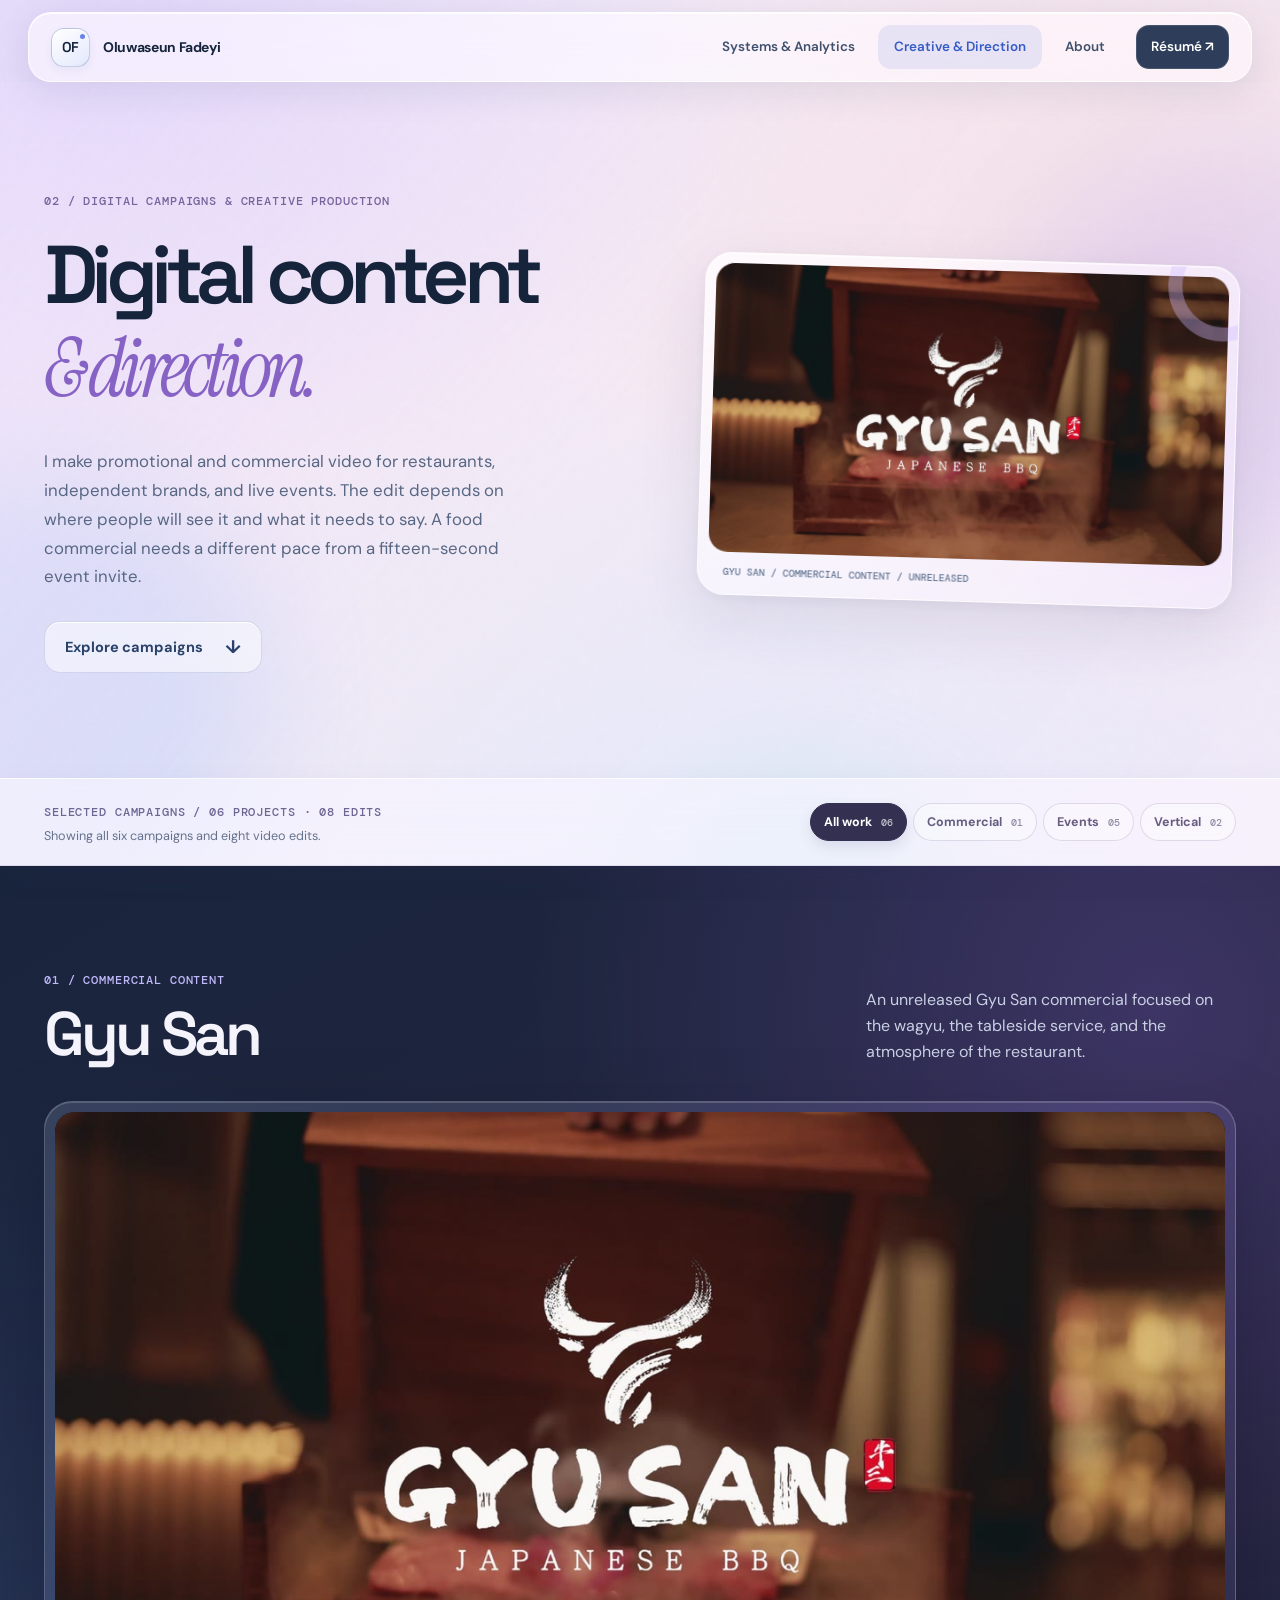
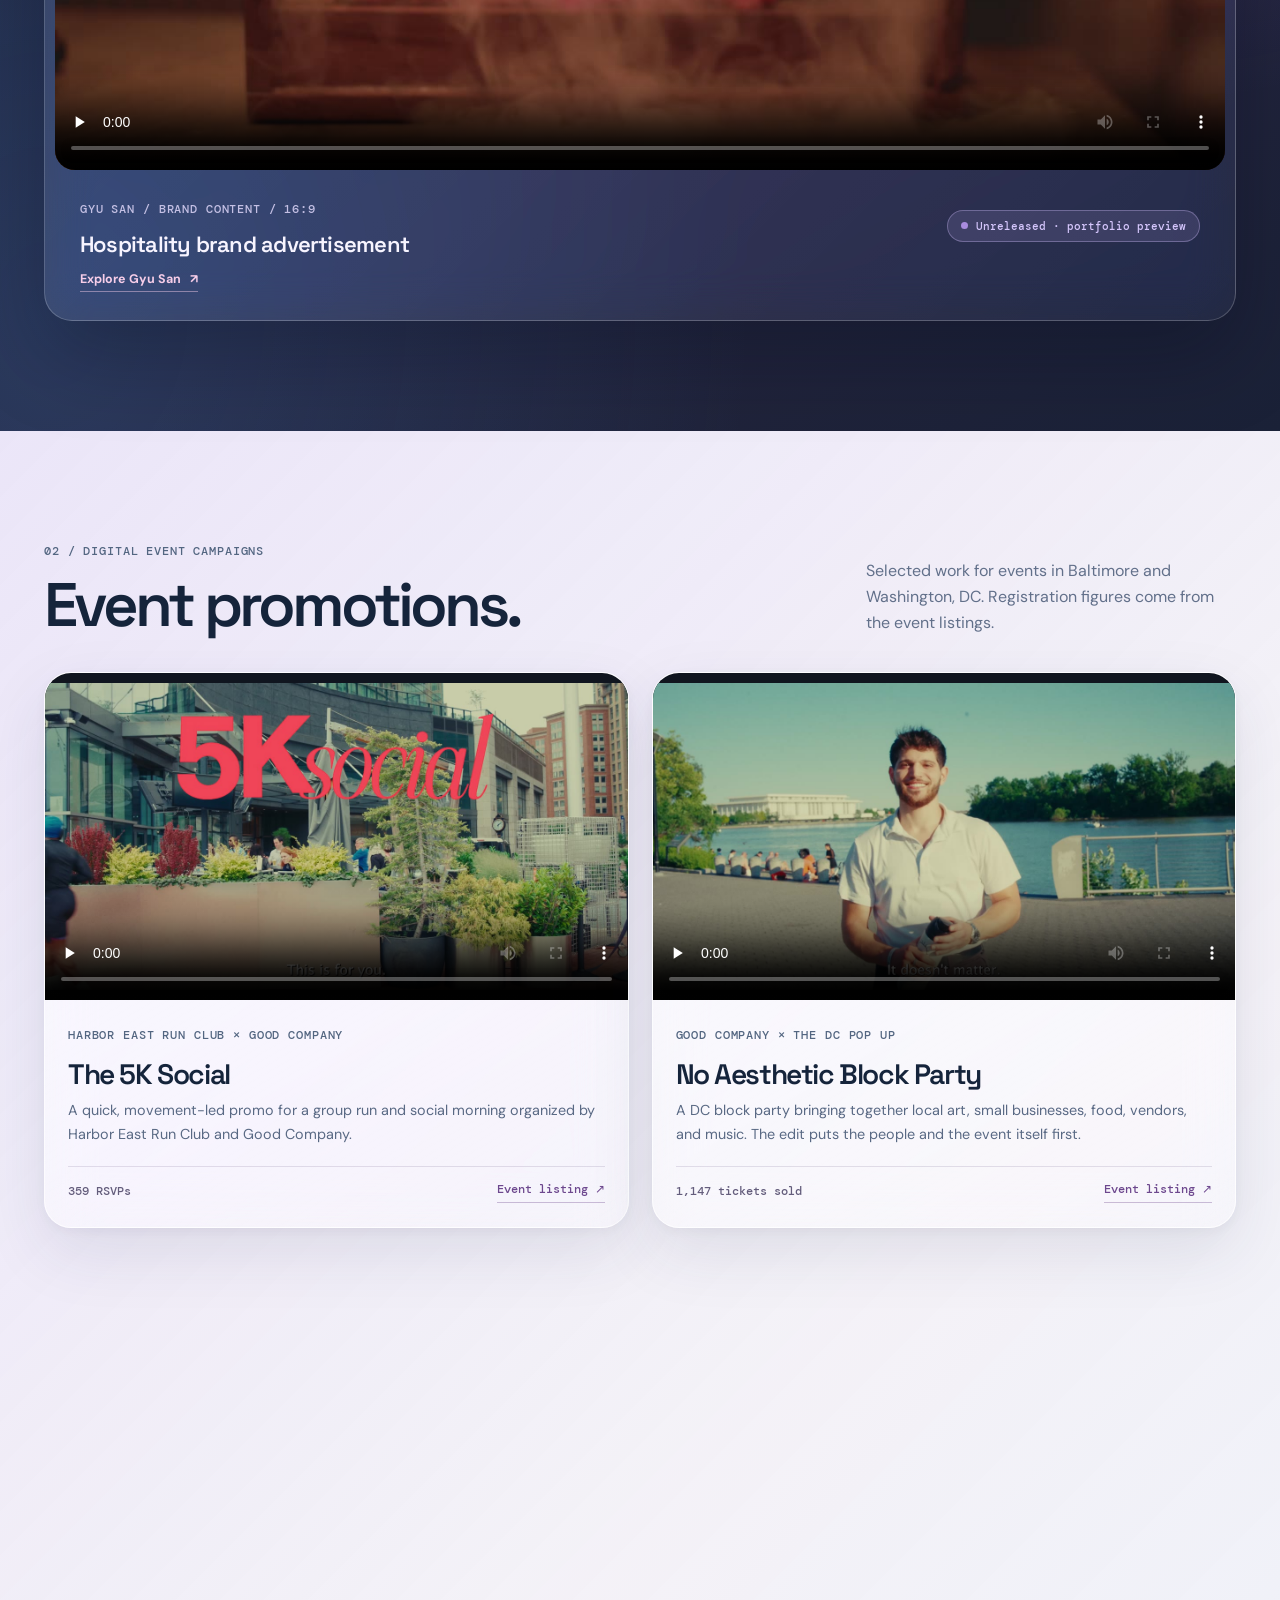
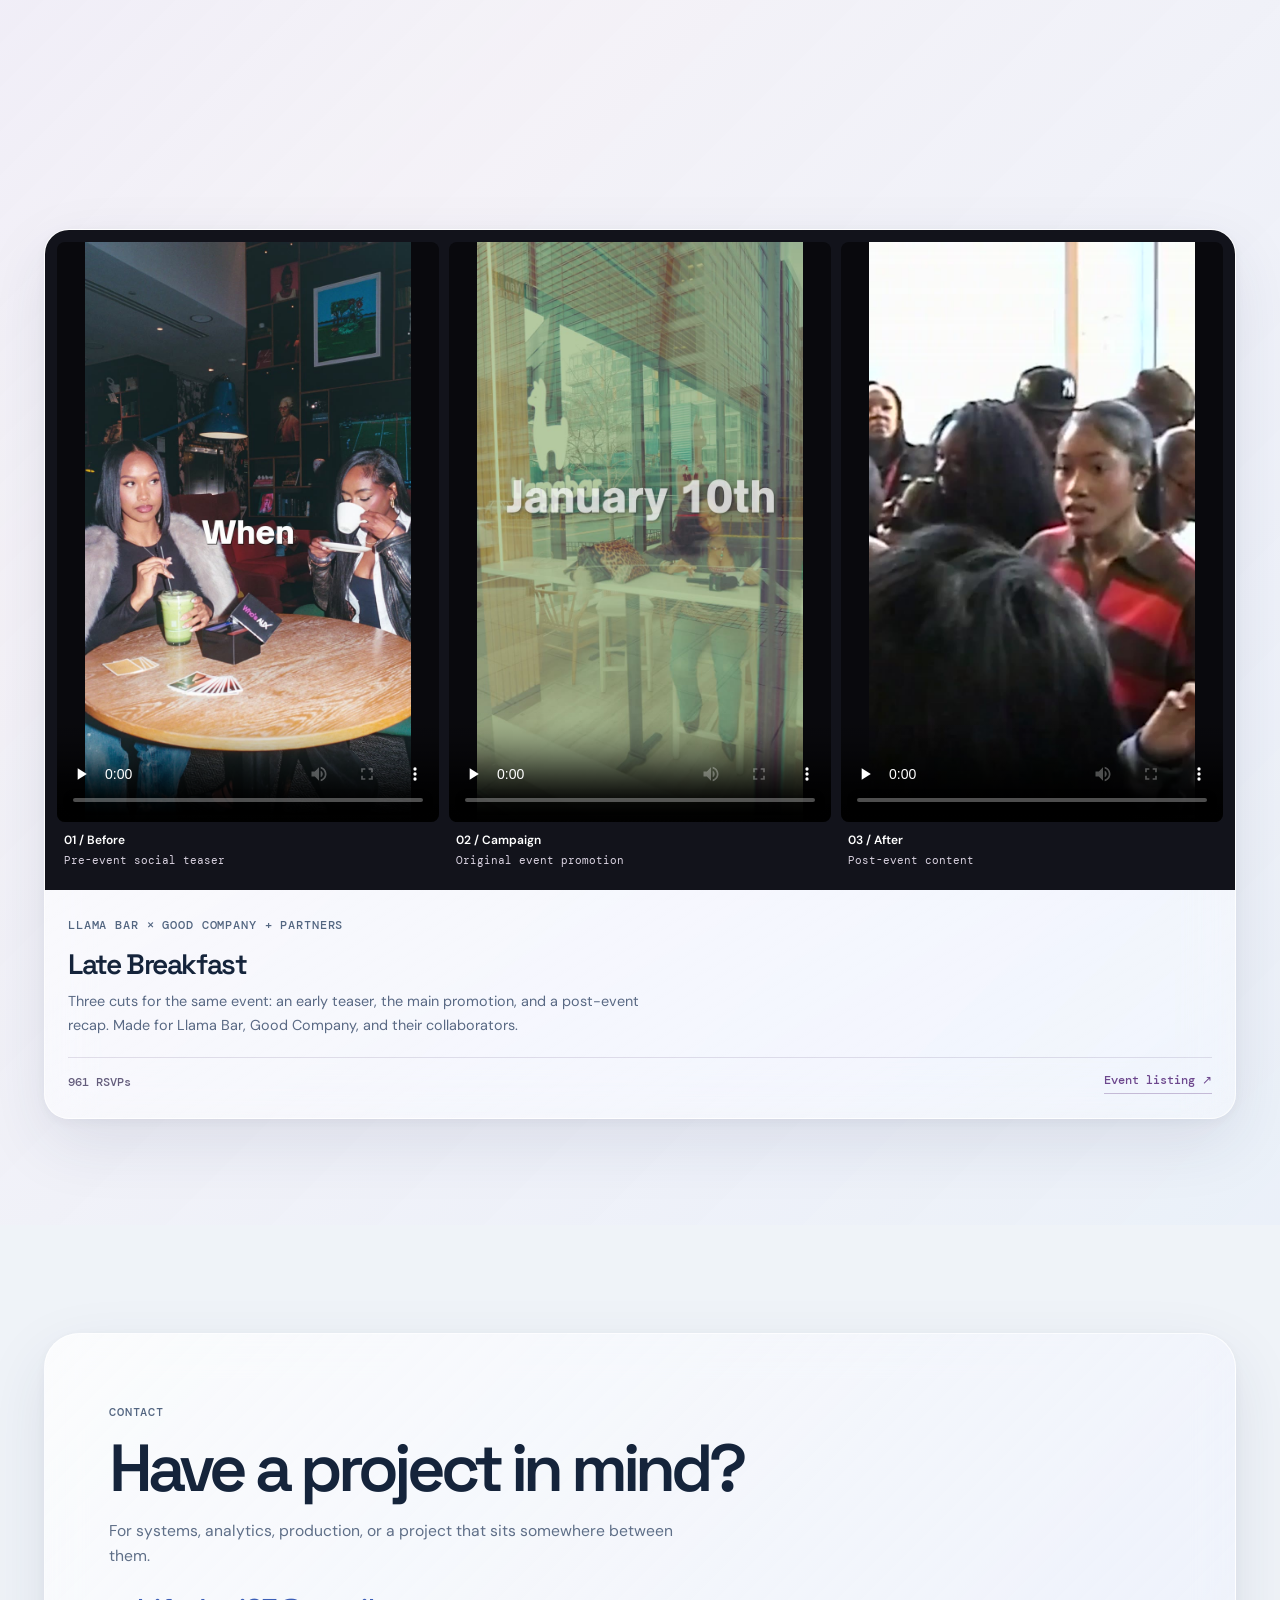
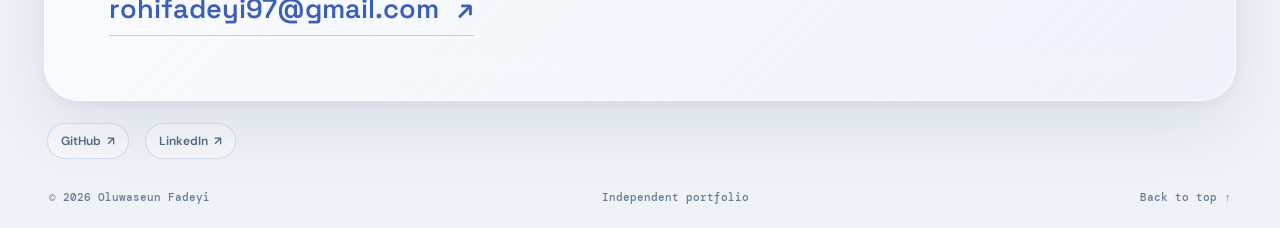
==== commit 580dccf6: "new final" ====
--- a/creative.html
+++ b/creative.html
@@ -1,28 +1,28 @@
 <!DOCTYPE html>
 
-<html lang="en"><head><meta charset="utf-8"/><meta content="width=device-width, initial-scale=1" name="viewport"/><meta content="High-quality digital campaigns, commercial content, and social-first promotional video for restaurants, lifestyle brands, and community events." name="description"/><meta content="#ecf2f8" name="theme-color"/><title>Digital Content &amp; Creative Direction — Oluwaseun Fadeyi</title><link href="https://fonts.googleapis.com" rel="preconnect"/><link crossorigin="" href="https://fonts.gstatic.com" rel="preconnect"/><link href="https://fonts.googleapis.com/css2?family=DM+Sans:wght@400;500;600;700&amp;family=DM+Mono:wght@400;500&amp;family=Instrument+Serif:ital@0;1&amp;family=Space+Grotesk:wght@400;500;600;700&amp;display=swap" rel="stylesheet"/><link href="studio.css" rel="stylesheet"/><link href="glass.css" rel="stylesheet"/><script>document.documentElement.classList.add('has-js')</script><link href="portfolio-polish.css" rel="stylesheet"/><link href="portfolio-final.css" rel="stylesheet"/><link href="creative-grid-refine.css" rel="stylesheet"/></head><body class="glass-site creative-view" id="top"><div aria-hidden="true" class="ambient-layer"><span class="ambient-orb ambient-orb-a"></span><span class="ambient-orb ambient-orb-b"></span><span class="ambient-orb ambient-orb-c"></span></div><div aria-hidden="true" class="reading-progress"></div><div aria-hidden="true" class="scene-indicator"><span class="scene-indicator-label">Selected work</span></div><header class="glass-header" id="site-header">
+<html lang="en"><head><meta charset="utf-8"/><meta content="width=device-width, initial-scale=1" name="viewport"/><meta content="High-quality digital campaigns, commercial content, and social-first promotional video for restaurants, lifestyle brands, and community events." name="description"/><meta content="#ecf2f8" name="theme-color"/><title>Digital Content &amp; Creative Direction | Oluwaseun Fadeyi</title><link href="https://fonts.googleapis.com" rel="preconnect"/><link crossorigin="" href="https://fonts.gstatic.com" rel="preconnect"/><link href="https://fonts.googleapis.com/css2?family=DM+Sans:wght@400;500;600;700&amp;family=DM+Mono:wght@400;500&amp;family=Instrument+Serif:ital@0;1&amp;family=Space+Grotesk:wght@400;500;600;700&amp;display=swap" rel="stylesheet"/><link href="studio.css" rel="stylesheet"/><link href="glass.css" rel="stylesheet"/><script>document.documentElement.classList.add('has-js')</script><link href="portfolio-polish.css" rel="stylesheet"/><link href="portfolio-final.css" rel="stylesheet"/><link href="creative-grid-refine.css" rel="stylesheet"/></head><body class="glass-site creative-view" id="top"><div aria-hidden="true" class="ambient-layer"><span class="ambient-orb ambient-orb-a"></span><span class="ambient-orb ambient-orb-b"></span><span class="ambient-orb ambient-orb-c"></span></div><div aria-hidden="true" class="reading-progress"></div><div aria-hidden="true" class="scene-indicator"><span class="scene-indicator-label">Selected work</span></div><header class="glass-header" id="site-header">
 <nav aria-label="Primary navigation" class="nav-inner">
-<a aria-label="Oluwaseun Fadeyi — home" class="brand" href="index.html"><span class="brand-symbol">OF<span class="brand-dot"></span></span><span class="brand-name">Oluwaseun Fadeyi</span></a>
+<a aria-label="Oluwaseun Fadeyi home" class="brand" href="index.html"><span class="brand-symbol">OF<span class="brand-dot"></span></span><span class="brand-name">Oluwaseun Fadeyi</span></a>
 <button aria-controls="site-nav" aria-expanded="false" aria-label="Open navigation" class="nav-toggle" type="button"><span></span><span></span></button>
 <div class="nav-links" id="site-nav"><a href="systems.html">Systems &amp; Analytics</a><a aria-current="page" href="creative.html">Creative &amp; Direction</a><a class="nav-about" href="index.html#about">About</a><a class="nav-resume" href="resume.pdf" rel="noopener" target="_blank">Résumé <span>↗</span></a></div>
 </nav>
 </header>
 <main class="creative-page" id="main">
-<section class="creative-opening scene-panel" data-scene="creative-hero"><div class="site-width creative-opening-layout"><div><span class="eyebrow">02 / Digital campaigns &amp; creative production</span><h1>Digital content<br/><em>&amp; direction.</em></h1><p>Digital campaigns for hospitality, culture, and community brands. The work combines concept development, cinematic production quality, and platform-aware editing—from a polished restaurant spot to fast-moving event invitations.</p><a class="secondary-action" href="#films">Explore campaigns <span>↓</span></a></div><div class="creative-opening-art glass-surface"><img alt="Still from the Gyu San commercial" src="assets/creative/gyu-san.jpg"/><span class="creative-art-label">GYU SAN / COMMERCIAL CONTENT / UNRELEASED</span><div aria-hidden="true" class="creative-orbit"></div></div></div></section><section aria-label="Explore digital content" class="creative-filter-section" id="creative-filters"><div class="site-width filter-layout"><div><p class="eyebrow">Selected campaigns / 06 projects · 08 edits</p><p aria-live="polite" class="filter-description" id="filter-summary">Showing all selected content.</p></div><div aria-label="Filter creative projects" class="filter-buttons" role="group"><button aria-pressed="true" class="filter-button is-active" data-filter="all" type="button">All work <span>06</span></button><button aria-pressed="false" class="filter-button" data-filter="commercial" type="button">Commercial <span>01</span></button><button aria-pressed="false" class="filter-button" data-filter="events" type="button">Events <span>05</span></button><button aria-pressed="false" class="filter-button" data-filter="vertical" type="button">Vertical <span>02</span></button></div></div></section>
-<section class="film-feature-section scene-panel" data-filter-group="commercial" data-scene="creative-film" id="films"><div class="site-width"><div class="section-intro reveal"><div><span class="eyebrow">01 / Commercial content</span><h2>Gyu San</h2></div><p>An unreleased commercial for Gyu San, built around the restaurant’s wagyu, tableside dining, and elevated hospitality experience.</p></div><article class="film-feature-glass glass-surface reveal"><div class="feature-video-frame"><video aria-label="Gyu San Japanese barbecue restaurant advertisement" controls="" playsinline="" poster="assets/creative/gyu-san.jpg" preload="none"><source src="assets/creative/gyu-san.mp4" type="video/mp4"/>Video playback is not supported by your browser.</video></div><div class="feature-video-info"><div><span class="eyebrow">Gyu San / brand content / 16:9</span><h3>Hospitality brand advertisement</h3></div><span class="film-status">Unreleased · portfolio preview</span><a class="event-link" href="https://www.gyusan.com/" rel="noopener noreferrer" target="_blank">Explore Gyu San <span aria-hidden="true">↗</span></a></div></article></div></section>
-<section class="film-grid-section scene-panel" data-filter-group="events" data-scene="creative-events" id="campaigns"><div class="site-width"><div class="section-intro reveal"><div><span class="eyebrow">02 / Digital event campaigns</span><h2>Campaign work &amp; event promotion.</h2></div><p>Selected digital promotions for live events in Baltimore and Washington, DC.</p></div>
+<section class="creative-opening scene-panel" data-scene="creative-hero"><div class="site-width creative-opening-layout"><div><span class="eyebrow">02 / Digital campaigns &amp; creative production</span><h1>Digital content<br/><em>&amp; direction.</em></h1><p>I make promotional and commercial video for restaurants, independent brands, and live events. The edit depends on where people will see it and what it needs to say. A food commercial needs a different pace from a fifteen-second event invite.</p><a class="secondary-action" href="#films">Explore campaigns <span>↓</span></a></div><div class="creative-opening-art glass-surface"><img alt="Still from the Gyu San commercial" src="assets/creative/gyu-san.jpg"/><span class="creative-art-label">GYU SAN / COMMERCIAL CONTENT / UNRELEASED</span><div aria-hidden="true" class="creative-orbit"></div></div></div></section><section aria-label="Explore digital content" class="creative-filter-section" id="creative-filters"><div class="site-width filter-layout"><div><p class="eyebrow">Selected campaigns / 06 projects · 08 edits</p><p aria-live="polite" class="filter-description" id="filter-summary">Showing all selected content.</p></div><div aria-label="Filter creative projects" class="filter-buttons" role="group"><button aria-pressed="true" class="filter-button is-active" data-filter="all" type="button">All work <span>06</span></button><button aria-pressed="false" class="filter-button" data-filter="commercial" type="button">Commercial <span>01</span></button><button aria-pressed="false" class="filter-button" data-filter="events" type="button">Events <span>05</span></button><button aria-pressed="false" class="filter-button" data-filter="vertical" type="button">Vertical <span>02</span></button></div></div></section>
+<section class="film-feature-section scene-panel" data-filter-group="commercial" data-scene="creative-film" id="films"><div class="site-width"><div class="section-intro reveal"><div><span class="eyebrow">01 / Commercial content</span><h2>Gyu San</h2></div><p>An unreleased Gyu San commercial focused on the wagyu, the tableside service, and the atmosphere of the restaurant.</p></div><article class="film-feature-glass glass-surface reveal"><div class="feature-video-frame"><video aria-label="Gyu San Japanese barbecue restaurant advertisement" controls="" playsinline="" poster="assets/creative/gyu-san.jpg" preload="none"><source src="assets/creative/gyu-san.mp4" type="video/mp4"/>Video playback is not supported by your browser.</video></div><div class="feature-video-info"><div><span class="eyebrow">Gyu San / brand content / 16:9</span><h3>Hospitality brand advertisement</h3></div><span class="film-status">Unreleased · portfolio preview</span><a class="event-link" href="https://www.gyusan.com/" rel="noopener noreferrer" target="_blank">Explore Gyu San <span aria-hidden="true">↗</span></a></div></article></div></section>
+<section class="film-grid-section scene-panel" data-filter-group="events" data-scene="creative-events" id="campaigns"><div class="site-width"><div class="section-intro reveal"><div><span class="eyebrow">02 / Digital event campaigns</span><h2>Event promotions.</h2></div><p>Selected work for events in Baltimore and Washington, DC. Registration figures come from the event listings.</p></div>
 <div class="portfolio-film-grid">
-<article class="film-item glass-surface reveal" data-categories="events" id="run-club"><div class="film-media"><video aria-label="Harbor East Run Club and Good Company event promo" controls="" playsinline="" poster="assets/creative/run-club.jpg" preload="none"><source src="assets/creative/run-club.mp4" type="video/mp4"/></video></div><div class="film-content"><span class="eyebrow">Harbor East Run Club × Good Company</span><h3>The 5K Social</h3><p>An invitation to join Harbor East Run Club and Good Company for a group run and social morning in Baltimore.</p><div class="film-meta-row"><span>359 RSVPs</span><a href="https://posh.vip/e/harbor-east-5k-social-1" rel="noopener noreferrer" target="_blank">Event listing ↗</a></div></div></article>
-<article class="film-item glass-surface reveal" data-categories="events" id="dc-pop-up"><div class="film-media"><video aria-label="Good Company and The DC Pop Up event promo" controls="" playsinline="" poster="assets/creative/dc-pop-up.jpg" preload="none"><source src="assets/creative/dc-pop-up.mp4" type="video/mp4"/></video></div><div class="film-content"><span class="eyebrow">Good Company × The DC Pop Up</span><h3>No Aesthetic Block Party</h3><p>Good Company and The DC Pop Up brought local art, vendors, food, and music together in Washington, DC.</p><div class="film-meta-row"><span>1,147 tickets sold</span><a href="https://posh.vip/e/no-aesthetic-block-party" rel="noopener noreferrer" target="_blank">Event listing ↗</a></div></div></article>
-<article class="film-item glass-surface reveal" data-categories="events" id="between-seasons"><div class="film-media"><video aria-label="Between Seasons event promo for Halo Cares" controls="" playsinline="" poster="assets/creative/between-seasons.jpg" preload="none"><source src="assets/creative/between-seasons.mp4" type="video/mp4"/></video></div><div class="film-content"><span class="eyebrow">Halo Cares</span><h3>Between Seasons</h3><p>An atmospheric event promo for Halo Cares, centered on fashion, music, and the people who make the gathering.</p><div class="film-meta-row"><span>611 RSVPs</span><a href="https://posh.vip/e/between-seasons-1" rel="noopener noreferrer" target="_blank">Event listing ↗</a></div></div></article>
+<article class="film-item glass-surface reveal" data-categories="events" id="run-club"><div class="film-media"><video aria-label="Harbor East Run Club and Good Company event promo" controls="" playsinline="" poster="assets/creative/run-club.jpg" preload="none"><source src="assets/creative/run-club.mp4" type="video/mp4"/></video></div><div class="film-content"><span class="eyebrow">Harbor East Run Club × Good Company</span><h3>The 5K Social</h3><p>A quick, movement-led promo for a group run and social morning organized by Harbor East Run Club and Good Company.</p><div class="film-meta-row"><span>359 RSVPs</span><a href="https://posh.vip/e/harbor-east-5k-social-1" rel="noopener noreferrer" target="_blank">Event listing ↗</a></div></div></article>
+<article class="film-item glass-surface reveal" data-categories="events" id="dc-pop-up"><div class="film-media"><video aria-label="Good Company and The DC Pop Up event promo" controls="" playsinline="" poster="assets/creative/dc-pop-up.jpg" preload="none"><source src="assets/creative/dc-pop-up.mp4" type="video/mp4"/></video></div><div class="film-content"><span class="eyebrow">Good Company × The DC Pop Up</span><h3>No Aesthetic Block Party</h3><p>A DC block party bringing together local art, small businesses, food, vendors, and music. The edit puts the people and the event itself first.</p><div class="film-meta-row"><span>1,147 tickets sold</span><a href="https://posh.vip/e/no-aesthetic-block-party" rel="noopener noreferrer" target="_blank">Event listing ↗</a></div></div></article>
+<article class="film-item glass-surface reveal" data-categories="events" id="between-seasons"><div class="film-media"><video aria-label="Between Seasons event promo for Halo Cares" controls="" playsinline="" poster="assets/creative/between-seasons.jpg" preload="none"><source src="assets/creative/between-seasons.mp4" type="video/mp4"/></video></div><div class="film-content"><span class="eyebrow">Halo Cares</span><h3>Between Seasons</h3><p>A Halo Cares event centered on fashion and music. The promo focuses on the people, the clothes, and the atmosphere.</p><div class="film-meta-row"><span>611 RSVPs</span><a href="https://posh.vip/e/between-seasons-1" rel="noopener noreferrer" target="_blank">Event listing ↗</a></div></div></article>
 <article class="film-item glass-surface portrait-film reveal" data-categories="events vertical" id="last-chance">
 <div class="film-media"><video aria-label="Last Chance event promotion for young DC creatives" controls="" playsinline="" poster="assets/creative/last-chance-waterfront.jpg" preload="none"><source src="assets/creative/last-chance.mp4" type="video/mp4"/></video></div>
-<div class="film-content"><span class="eyebrow">Good Company / Washington, DC</span><h3>Last Chance</h3><p>A social event for young DC creatives to meet new people—whether that means friends, a date, or just a good night out.</p><div class="film-meta-row"><span>656 RSVPs</span><a href="https://posh.vip/e/last-chance" rel="noopener noreferrer" target="_blank">Event listing ↗</a></div></div>
+<div class="film-content"><span class="eyebrow">Good Company / Washington, DC</span><h3>Last Chance</h3><p>A daytime event for young DC creatives to meet people, make friends, find a date, or simply have a good time.</p><div class="film-meta-row"><span>656 RSVPs</span><a href="https://posh.vip/e/last-chance" rel="noopener noreferrer" target="_blank">Event listing ↗</a></div></div>
 </article><article class="film-item glass-surface reveal late-breakfast-campaign" data-categories="events vertical" id="late-breakfast"><div aria-label="Late Breakfast edits" class="campaign-edit-grid">
 <figure class="campaign-edit"><video aria-label="Late Breakfast pre-event vertical campaign" controls="" playsinline="" poster="assets/creative/late-breakfast-pre-event.jpg" preload="none"><source src="assets/creative/late-breakfast-pre-event.mp4" type="video/mp4"/></video><figcaption><b>01 / Before</b><span>Pre-event social teaser</span></figcaption></figure>
 <figure class="campaign-edit"><video aria-label="Late Breakfast original vertical promotional edit" controls="" playsinline="" poster="assets/creative/late-breakfast.jpg" preload="none"><source src="assets/creative/late-breakfast.mp4" type="video/mp4"/></video><figcaption><b>02 / Campaign</b><span>Original event promotion</span></figcaption></figure>
 <figure class="campaign-edit"><video aria-label="Late Breakfast post-event video" controls="" playsinline="" poster="assets/creative/late-breakfast-post-event.jpg" preload="none"><source src="assets/creative/late-breakfast-post-event.mp4" type="video/mp4"/></video><figcaption><b>03 / After</b><span>Post-event content</span></figcaption></figure>
-</div><div class="film-content"><span class="eyebrow">Llama Bar × Good Company + partners</span><h3>Late Breakfast</h3><p>A Llama Bar and Good Company collaboration, with cuts for the lead-up, the main event promotion, and the post-event recap.</p><div class="film-meta-row"><span>961 RSVPs</span><a href="https://posh.vip/e/late-breakfast" rel="noopener noreferrer" target="_blank">Event listing ↗</a></div></div></article>
+</div><div class="film-content"><span class="eyebrow">Llama Bar × Good Company + partners</span><h3>Late Breakfast</h3><p>Three cuts for the same event: an early teaser, the main promotion, and a post-event recap. Made for Llama Bar, Good Company, and their collaborators.</p><div class="film-meta-row"><span>961 RSVPs</span><a href="https://posh.vip/e/late-breakfast" rel="noopener noreferrer" target="_blank">Event listing ↗</a></div></div></article>
 </div>
 </div></section>
 </main><footer class="glass-footer" data-scene="footer">
--- a/studio.css
+++ b/studio.css
@@ -1,4 +1,4 @@
-/* OF / STUDIO INDEX — editorial identity, 2026. Built as a static site. */
+/* OF / STUDIO INDEX | editorial identity, 2026. Built as a static site. */
 :root{
  --paper:#f0eee7;--paper2:#e9e5d8;--ink:#171716;--line:#171716;--muted:#5c5e56;
  --cobalt:#2947f5;--acid:#d6f85a;--lavender:#bc9cff;--coral:#f77960;--cream:#f9f5e9;
--- a/glass.css
+++ b/glass.css
@@ -1,4 +1,4 @@
-/* Glass Studio — visual system, 2026. Static site: no dependencies or build step. */
+/* Glass Studio | visual system, 2026. Static site: no dependencies or build step. */
 
 @property --tone-a { syntax: '<color>'; inherits: true; initial-value: #e3efff; }
 @property --tone-b { syntax: '<color>'; inherits: true; initial-value: #eee1ff; }
--- a/portfolio-final.css
+++ b/portfolio-final.css
@@ -1,4 +1,4 @@
-/* Final portfolio refinements — native static-site CSS; no external dependency. */
+/* Final portfolio refinements | native static-site CSS; no external dependency. */
 
 /* 1. No pinned headers or floating table-of-contents bars. */
 body.glass-site .glass-header,
--- a/creative-grid-refine.css
+++ b/creative-grid-refine.css
@@ -1,5 +1,5 @@
 
-/* Compact event-grid fix — visual rhythm without unused grid row. */
+/* Compact event-grid fix | visual rhythm without unused grid row. */
 @media (min-width: 960px) {
   body.glass-site .portfolio-film-grid {align-items:stretch;}
   body.glass-site .portfolio-film-grid #last-chance {
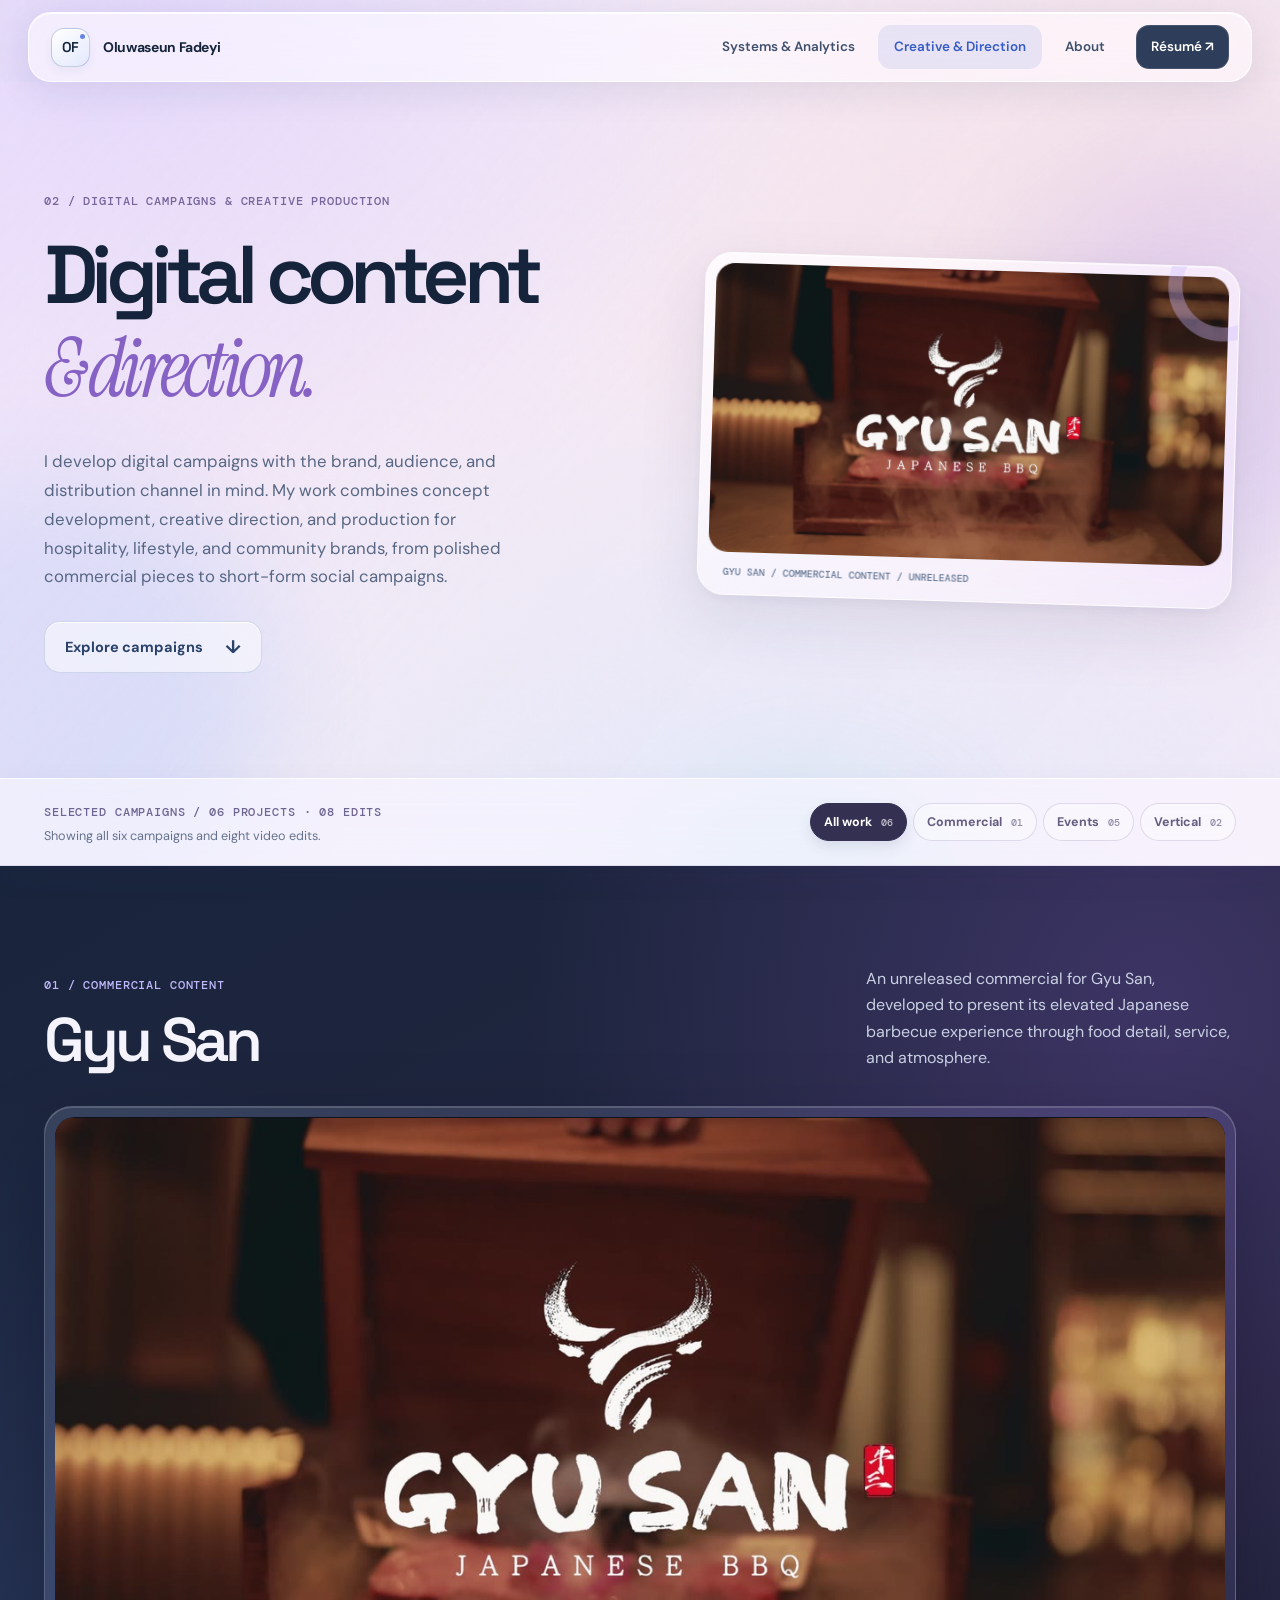
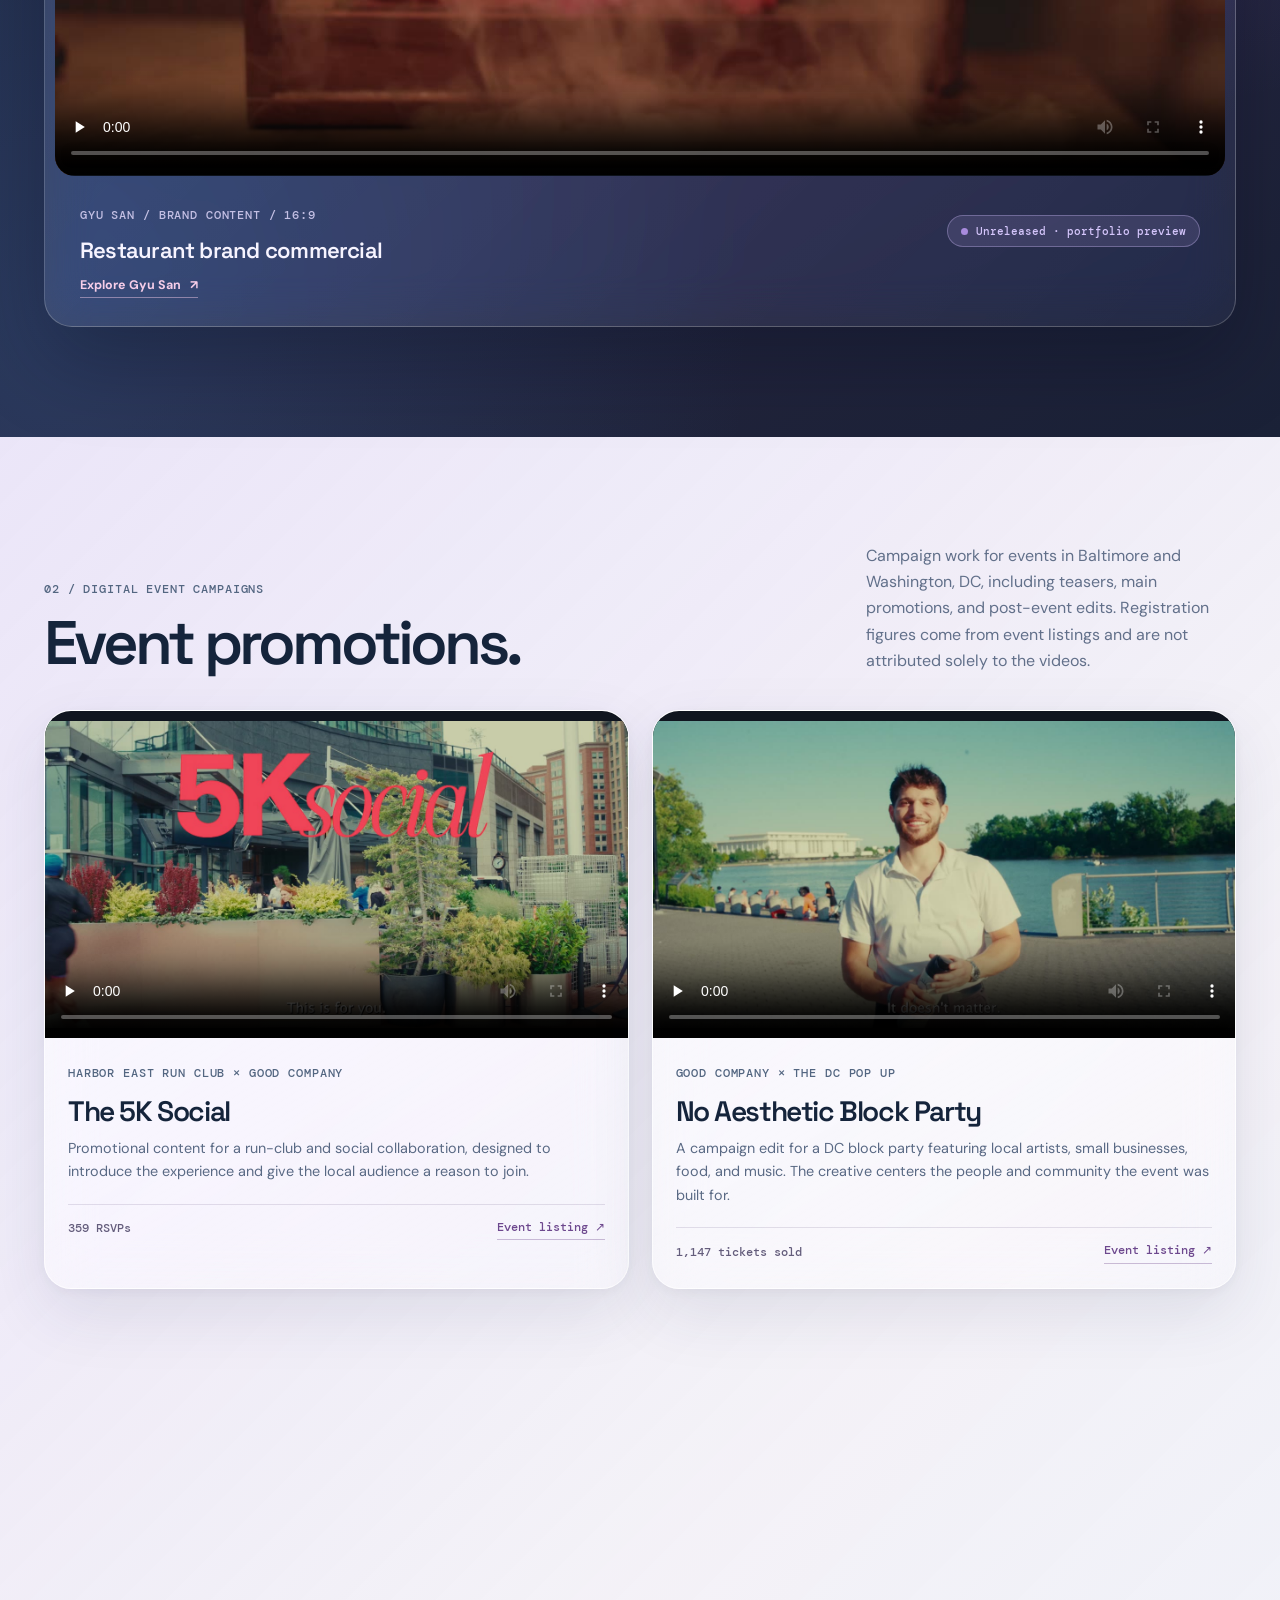
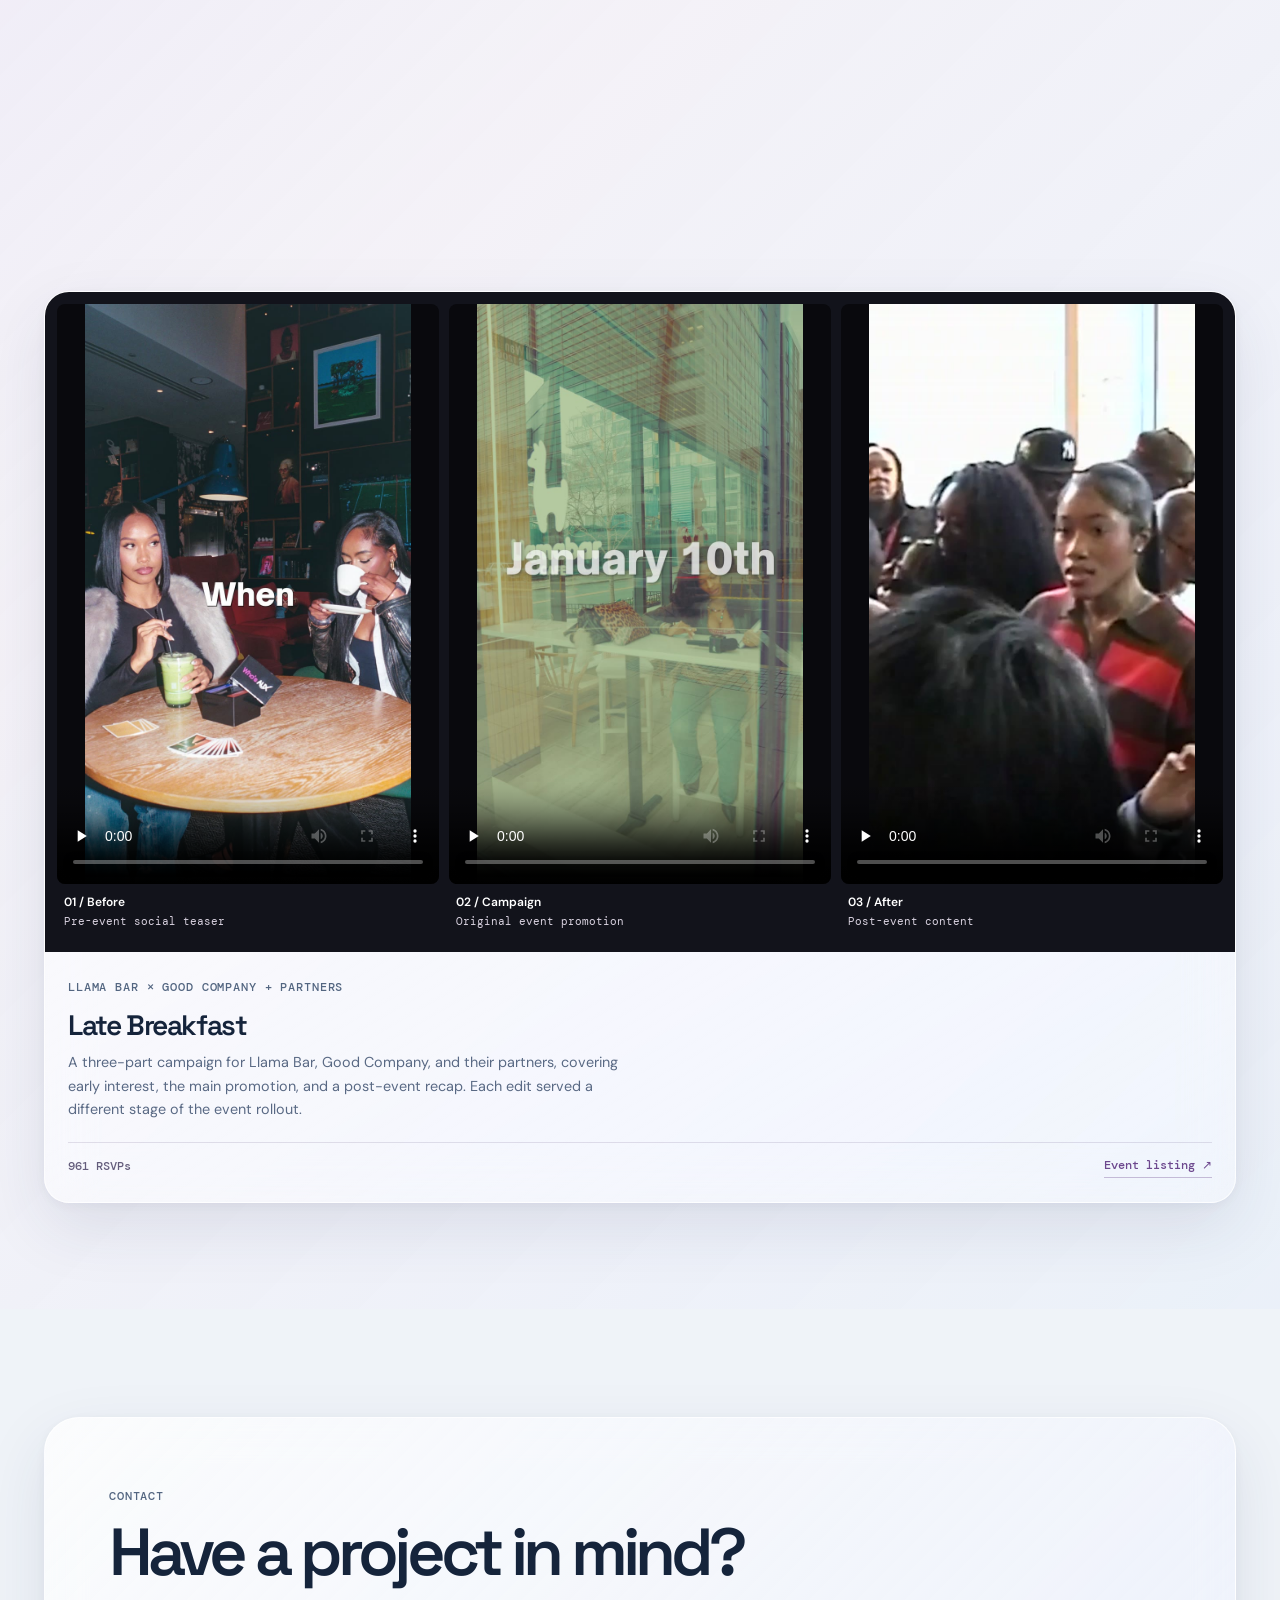
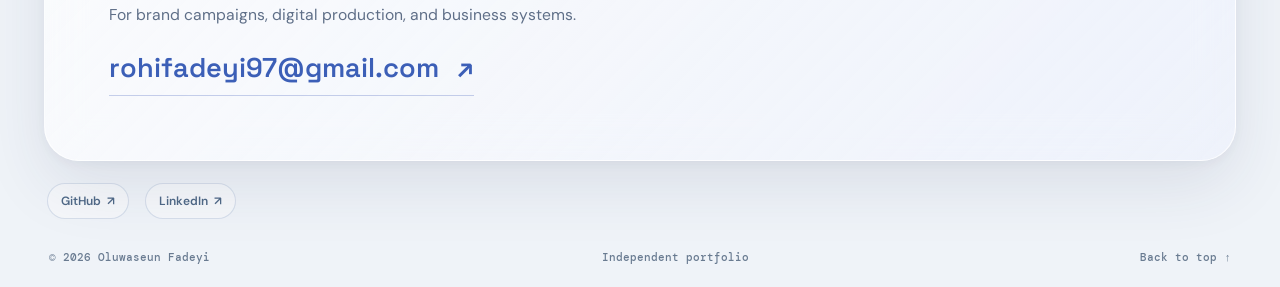
==== commit a654586c: "Positioning Update" ====
--- a/creative.html
+++ b/creative.html
@@ -1,6 +1,6 @@
 <!DOCTYPE html>
 
-<html lang="en"><head><meta charset="utf-8"/><meta content="width=device-width, initial-scale=1" name="viewport"/><meta content="High-quality digital campaigns, commercial content, and social-first promotional video for restaurants, lifestyle brands, and community events." name="description"/><meta content="#ecf2f8" name="theme-color"/><title>Digital Content &amp; Creative Direction | Oluwaseun Fadeyi</title><link href="https://fonts.googleapis.com" rel="preconnect"/><link crossorigin="" href="https://fonts.gstatic.com" rel="preconnect"/><link href="https://fonts.googleapis.com/css2?family=DM+Sans:wght@400;500;600;700&amp;family=DM+Mono:wght@400;500&amp;family=Instrument+Serif:ital@0;1&amp;family=Space+Grotesk:wght@400;500;600;700&amp;display=swap" rel="stylesheet"/><link href="studio.css" rel="stylesheet"/><link href="glass.css" rel="stylesheet"/><script>document.documentElement.classList.add('has-js')</script><link href="portfolio-polish.css" rel="stylesheet"/><link href="portfolio-final.css" rel="stylesheet"/><link href="creative-grid-refine.css" rel="stylesheet"/></head><body class="glass-site creative-view" id="top"><div aria-hidden="true" class="ambient-layer"><span class="ambient-orb ambient-orb-a"></span><span class="ambient-orb ambient-orb-b"></span><span class="ambient-orb ambient-orb-c"></span></div><div aria-hidden="true" class="reading-progress"></div><div aria-hidden="true" class="scene-indicator"><span class="scene-indicator-label">Selected work</span></div><header class="glass-header" id="site-header">
+<html lang="en"><head><meta charset="utf-8"/><meta content="width=device-width, initial-scale=1" name="viewport"/><meta content="Digital campaign strategy, creative direction, and production for hospitality, lifestyle, and community brands." name="description"/><meta content="#ecf2f8" name="theme-color"/><title>Digital Content &amp; Creative Direction | Oluwaseun Fadeyi</title><link href="https://fonts.googleapis.com" rel="preconnect"/><link crossorigin="" href="https://fonts.gstatic.com" rel="preconnect"/><link href="https://fonts.googleapis.com/css2?family=DM+Sans:wght@400;500;600;700&amp;family=DM+Mono:wght@400;500&amp;family=Instrument+Serif:ital@0;1&amp;family=Space+Grotesk:wght@400;500;600;700&amp;display=swap" rel="stylesheet"/><link href="studio.css" rel="stylesheet"/><link href="glass.css" rel="stylesheet"/><script>document.documentElement.classList.add('has-js')</script><link href="portfolio-polish.css" rel="stylesheet"/><link href="portfolio-final.css" rel="stylesheet"/><link href="creative-grid-refine.css" rel="stylesheet"/></head><body class="glass-site creative-view" id="top"><div aria-hidden="true" class="ambient-layer"><span class="ambient-orb ambient-orb-a"></span><span class="ambient-orb ambient-orb-b"></span><span class="ambient-orb ambient-orb-c"></span></div><div aria-hidden="true" class="reading-progress"></div><div aria-hidden="true" class="scene-indicator"><span class="scene-indicator-label">Selected work</span></div><header class="glass-header" id="site-header">
 <nav aria-label="Primary navigation" class="nav-inner">
 <a aria-label="Oluwaseun Fadeyi home" class="brand" href="index.html"><span class="brand-symbol">OF<span class="brand-dot"></span></span><span class="brand-name">Oluwaseun Fadeyi</span></a>
 <button aria-controls="site-nav" aria-expanded="false" aria-label="Open navigation" class="nav-toggle" type="button"><span></span><span></span></button>
@@ -8,26 +8,26 @@
 </nav>
 </header>
 <main class="creative-page" id="main">
-<section class="creative-opening scene-panel" data-scene="creative-hero"><div class="site-width creative-opening-layout"><div><span class="eyebrow">02 / Digital campaigns &amp; creative production</span><h1>Digital content<br/><em>&amp; direction.</em></h1><p>I make promotional and commercial video for restaurants, independent brands, and live events. The edit depends on where people will see it and what it needs to say. A food commercial needs a different pace from a fifteen-second event invite.</p><a class="secondary-action" href="#films">Explore campaigns <span>↓</span></a></div><div class="creative-opening-art glass-surface"><img alt="Still from the Gyu San commercial" src="assets/creative/gyu-san.jpg"/><span class="creative-art-label">GYU SAN / COMMERCIAL CONTENT / UNRELEASED</span><div aria-hidden="true" class="creative-orbit"></div></div></div></section><section aria-label="Explore digital content" class="creative-filter-section" id="creative-filters"><div class="site-width filter-layout"><div><p class="eyebrow">Selected campaigns / 06 projects · 08 edits</p><p aria-live="polite" class="filter-description" id="filter-summary">Showing all selected content.</p></div><div aria-label="Filter creative projects" class="filter-buttons" role="group"><button aria-pressed="true" class="filter-button is-active" data-filter="all" type="button">All work <span>06</span></button><button aria-pressed="false" class="filter-button" data-filter="commercial" type="button">Commercial <span>01</span></button><button aria-pressed="false" class="filter-button" data-filter="events" type="button">Events <span>05</span></button><button aria-pressed="false" class="filter-button" data-filter="vertical" type="button">Vertical <span>02</span></button></div></div></section>
-<section class="film-feature-section scene-panel" data-filter-group="commercial" data-scene="creative-film" id="films"><div class="site-width"><div class="section-intro reveal"><div><span class="eyebrow">01 / Commercial content</span><h2>Gyu San</h2></div><p>An unreleased Gyu San commercial focused on the wagyu, the tableside service, and the atmosphere of the restaurant.</p></div><article class="film-feature-glass glass-surface reveal"><div class="feature-video-frame"><video aria-label="Gyu San Japanese barbecue restaurant advertisement" controls="" playsinline="" poster="assets/creative/gyu-san.jpg" preload="none"><source src="assets/creative/gyu-san.mp4" type="video/mp4"/>Video playback is not supported by your browser.</video></div><div class="feature-video-info"><div><span class="eyebrow">Gyu San / brand content / 16:9</span><h3>Hospitality brand advertisement</h3></div><span class="film-status">Unreleased · portfolio preview</span><a class="event-link" href="https://www.gyusan.com/" rel="noopener noreferrer" target="_blank">Explore Gyu San <span aria-hidden="true">↗</span></a></div></article></div></section>
-<section class="film-grid-section scene-panel" data-filter-group="events" data-scene="creative-events" id="campaigns"><div class="site-width"><div class="section-intro reveal"><div><span class="eyebrow">02 / Digital event campaigns</span><h2>Event promotions.</h2></div><p>Selected work for events in Baltimore and Washington, DC. Registration figures come from the event listings.</p></div>
+<section class="creative-opening scene-panel" data-scene="creative-hero"><div class="site-width creative-opening-layout"><div><span class="eyebrow">02 / Digital campaigns &amp; creative production</span><h1>Digital content<br/><em>&amp; direction.</em></h1><p>I develop digital campaigns with the brand, audience, and distribution channel in mind. My work combines concept development, creative direction, and production for hospitality, lifestyle, and community brands, from polished commercial pieces to short-form social campaigns.</p><a class="secondary-action" href="#films">Explore campaigns <span>↓</span></a></div><div class="creative-opening-art glass-surface"><img alt="Still from the Gyu San commercial" src="assets/creative/gyu-san.jpg"/><span class="creative-art-label">GYU SAN / COMMERCIAL CONTENT / UNRELEASED</span><div aria-hidden="true" class="creative-orbit"></div></div></div></section><section aria-label="Explore digital content" class="creative-filter-section" id="creative-filters"><div class="site-width filter-layout"><div><p class="eyebrow">Selected campaigns / 06 projects · 08 edits</p><p aria-live="polite" class="filter-description" id="filter-summary">Showing all selected content.</p></div><div aria-label="Filter creative projects" class="filter-buttons" role="group"><button aria-pressed="true" class="filter-button is-active" data-filter="all" type="button">All work <span>06</span></button><button aria-pressed="false" class="filter-button" data-filter="commercial" type="button">Commercial <span>01</span></button><button aria-pressed="false" class="filter-button" data-filter="events" type="button">Events <span>05</span></button><button aria-pressed="false" class="filter-button" data-filter="vertical" type="button">Vertical <span>02</span></button></div></div></section>
+<section class="film-feature-section scene-panel" data-filter-group="commercial" data-scene="creative-film" id="films"><div class="site-width"><div class="section-intro reveal"><div><span class="eyebrow">01 / Commercial content</span><h2>Gyu San</h2></div><p>An unreleased commercial for Gyu San, developed to present its elevated Japanese barbecue experience through food detail, service, and atmosphere.</p></div><article class="film-feature-glass glass-surface reveal"><div class="feature-video-frame"><video aria-label="Gyu San Japanese barbecue restaurant advertisement" controls="" playsinline="" poster="assets/creative/gyu-san.jpg" preload="none"><source src="assets/creative/gyu-san.mp4" type="video/mp4"/>Video playback is not supported by your browser.</video></div><div class="feature-video-info"><div><span class="eyebrow">Gyu San / brand content / 16:9</span><h3>Restaurant brand commercial</h3></div><span class="film-status">Unreleased · portfolio preview</span><a class="event-link" href="https://www.gyusan.com/" rel="noopener noreferrer" target="_blank">Explore Gyu San <span aria-hidden="true">↗</span></a></div></article></div></section>
+<section class="film-grid-section scene-panel" data-filter-group="events" data-scene="creative-events" id="campaigns"><div class="site-width"><div class="section-intro reveal"><div><span class="eyebrow">02 / Digital event campaigns</span><h2>Event promotions.</h2></div><p>Campaign work for events in Baltimore and Washington, DC, including teasers, main promotions, and post-event edits. Registration figures come from event listings and are not attributed solely to the videos.</p></div>
 <div class="portfolio-film-grid">
-<article class="film-item glass-surface reveal" data-categories="events" id="run-club"><div class="film-media"><video aria-label="Harbor East Run Club and Good Company event promo" controls="" playsinline="" poster="assets/creative/run-club.jpg" preload="none"><source src="assets/creative/run-club.mp4" type="video/mp4"/></video></div><div class="film-content"><span class="eyebrow">Harbor East Run Club × Good Company</span><h3>The 5K Social</h3><p>A quick, movement-led promo for a group run and social morning organized by Harbor East Run Club and Good Company.</p><div class="film-meta-row"><span>359 RSVPs</span><a href="https://posh.vip/e/harbor-east-5k-social-1" rel="noopener noreferrer" target="_blank">Event listing ↗</a></div></div></article>
-<article class="film-item glass-surface reveal" data-categories="events" id="dc-pop-up"><div class="film-media"><video aria-label="Good Company and The DC Pop Up event promo" controls="" playsinline="" poster="assets/creative/dc-pop-up.jpg" preload="none"><source src="assets/creative/dc-pop-up.mp4" type="video/mp4"/></video></div><div class="film-content"><span class="eyebrow">Good Company × The DC Pop Up</span><h3>No Aesthetic Block Party</h3><p>A DC block party bringing together local art, small businesses, food, vendors, and music. The edit puts the people and the event itself first.</p><div class="film-meta-row"><span>1,147 tickets sold</span><a href="https://posh.vip/e/no-aesthetic-block-party" rel="noopener noreferrer" target="_blank">Event listing ↗</a></div></div></article>
-<article class="film-item glass-surface reveal" data-categories="events" id="between-seasons"><div class="film-media"><video aria-label="Between Seasons event promo for Halo Cares" controls="" playsinline="" poster="assets/creative/between-seasons.jpg" preload="none"><source src="assets/creative/between-seasons.mp4" type="video/mp4"/></video></div><div class="film-content"><span class="eyebrow">Halo Cares</span><h3>Between Seasons</h3><p>A Halo Cares event centered on fashion and music. The promo focuses on the people, the clothes, and the atmosphere.</p><div class="film-meta-row"><span>611 RSVPs</span><a href="https://posh.vip/e/between-seasons-1" rel="noopener noreferrer" target="_blank">Event listing ↗</a></div></div></article>
+<article class="film-item glass-surface reveal" data-categories="events" id="run-club"><div class="film-media"><video aria-label="Harbor East Run Club and Good Company event promo" controls="" playsinline="" poster="assets/creative/run-club.jpg" preload="none"><source src="assets/creative/run-club.mp4" type="video/mp4"/></video></div><div class="film-content"><span class="eyebrow">Harbor East Run Club × Good Company</span><h3>The 5K Social</h3><p>Promotional content for a run-club and social collaboration, designed to introduce the experience and give the local audience a reason to join.</p><div class="film-meta-row"><span>359 RSVPs</span><a href="https://posh.vip/e/harbor-east-5k-social-1" rel="noopener noreferrer" target="_blank">Event listing ↗</a></div></div></article>
+<article class="film-item glass-surface reveal" data-categories="events" id="dc-pop-up"><div class="film-media"><video aria-label="Good Company and The DC Pop Up event promo" controls="" playsinline="" poster="assets/creative/dc-pop-up.jpg" preload="none"><source src="assets/creative/dc-pop-up.mp4" type="video/mp4"/></video></div><div class="film-content"><span class="eyebrow">Good Company × The DC Pop Up</span><h3>No Aesthetic Block Party</h3><p>A campaign edit for a DC block party featuring local artists, small businesses, food, and music. The creative centers the people and community the event was built for.</p><div class="film-meta-row"><span>1,147 tickets sold</span><a href="https://posh.vip/e/no-aesthetic-block-party" rel="noopener noreferrer" target="_blank">Event listing ↗</a></div></div></article>
+<article class="film-item glass-surface reveal" data-categories="events" id="between-seasons"><div class="film-media"><video aria-label="Between Seasons event promo for Halo Cares" controls="" playsinline="" poster="assets/creative/between-seasons.jpg" preload="none"><source src="assets/creative/between-seasons.mp4" type="video/mp4"/></video></div><div class="film-content"><span class="eyebrow">Halo Cares</span><h3>Between Seasons</h3><p>Brand-led promotional content for Halo Cares, using fashion, music, and candid moments to establish the character of the event.</p><div class="film-meta-row"><span>611 RSVPs</span><a href="https://posh.vip/e/between-seasons-1" rel="noopener noreferrer" target="_blank">Event listing ↗</a></div></div></article>
 <article class="film-item glass-surface portrait-film reveal" data-categories="events vertical" id="last-chance">
 <div class="film-media"><video aria-label="Last Chance event promotion for young DC creatives" controls="" playsinline="" poster="assets/creative/last-chance-waterfront.jpg" preload="none"><source src="assets/creative/last-chance.mp4" type="video/mp4"/></video></div>
-<div class="film-content"><span class="eyebrow">Good Company / Washington, DC</span><h3>Last Chance</h3><p>A daytime event for young DC creatives to meet people, make friends, find a date, or simply have a good time.</p><div class="film-meta-row"><span>656 RSVPs</span><a href="https://posh.vip/e/last-chance" rel="noopener noreferrer" target="_blank">Event listing ↗</a></div></div>
+<div class="film-content"><span class="eyebrow">Good Company / Washington, DC</span><h3>Last Chance</h3><p>A social-first campaign for a DC gathering designed around meeting new people, whether for friendship, dating, or simply spending an afternoon together.</p><div class="film-meta-row"><span>656 RSVPs</span><a href="https://posh.vip/e/last-chance" rel="noopener noreferrer" target="_blank">Event listing ↗</a></div></div>
 </article><article class="film-item glass-surface reveal late-breakfast-campaign" data-categories="events vertical" id="late-breakfast"><div aria-label="Late Breakfast edits" class="campaign-edit-grid">
 <figure class="campaign-edit"><video aria-label="Late Breakfast pre-event vertical campaign" controls="" playsinline="" poster="assets/creative/late-breakfast-pre-event.jpg" preload="none"><source src="assets/creative/late-breakfast-pre-event.mp4" type="video/mp4"/></video><figcaption><b>01 / Before</b><span>Pre-event social teaser</span></figcaption></figure>
 <figure class="campaign-edit"><video aria-label="Late Breakfast original vertical promotional edit" controls="" playsinline="" poster="assets/creative/late-breakfast.jpg" preload="none"><source src="assets/creative/late-breakfast.mp4" type="video/mp4"/></video><figcaption><b>02 / Campaign</b><span>Original event promotion</span></figcaption></figure>
 <figure class="campaign-edit"><video aria-label="Late Breakfast post-event video" controls="" playsinline="" poster="assets/creative/late-breakfast-post-event.jpg" preload="none"><source src="assets/creative/late-breakfast-post-event.mp4" type="video/mp4"/></video><figcaption><b>03 / After</b><span>Post-event content</span></figcaption></figure>
-</div><div class="film-content"><span class="eyebrow">Llama Bar × Good Company + partners</span><h3>Late Breakfast</h3><p>Three cuts for the same event: an early teaser, the main promotion, and a post-event recap. Made for Llama Bar, Good Company, and their collaborators.</p><div class="film-meta-row"><span>961 RSVPs</span><a href="https://posh.vip/e/late-breakfast" rel="noopener noreferrer" target="_blank">Event listing ↗</a></div></div></article>
+</div><div class="film-content"><span class="eyebrow">Llama Bar × Good Company + partners</span><h3>Late Breakfast</h3><p>A three-part campaign for Llama Bar, Good Company, and their partners, covering early interest, the main promotion, and a post-event recap. Each edit served a different stage of the event rollout.</p><div class="film-meta-row"><span>961 RSVPs</span><a href="https://posh.vip/e/late-breakfast" rel="noopener noreferrer" target="_blank">Event listing ↗</a></div></div></article>
 </div>
 </div></section>
 </main><footer class="glass-footer" data-scene="footer">
 <div class="site-width">
-<div class="footer-intro"><span class="eyebrow">Contact</span><h2>Have a project in mind?</h2><p>For systems, analytics, production, or a project that sits somewhere between them.</p><a class="footer-email" href="mailto:rohifadeyi97@gmail.com">rohifadeyi97@gmail.com <span>↗</span></a></div>
+<div class="footer-intro"><span class="eyebrow">Contact</span><h2>Have a project in mind?</h2><p>For brand campaigns, digital production, and business systems.</p><a class="footer-email" href="mailto:rohifadeyi97@gmail.com">rohifadeyi97@gmail.com <span>↗</span></a></div>
 <div class="professional-links"><a href="https://github.com/issydbi" rel="noopener noreferrer" target="_blank">GitHub <span>↗</span></a><a href="https://linkedin.com/in/oluwaseun-fadeyi-31373a23b/" rel="noopener noreferrer" target="_blank">LinkedIn <span>↗</span></a></div>
 <div class="footer-bottom"><span>© 2026 Oluwaseun Fadeyi</span><span>Independent portfolio</span><a href="#top">Back to top ↑</a></div>
 </div>
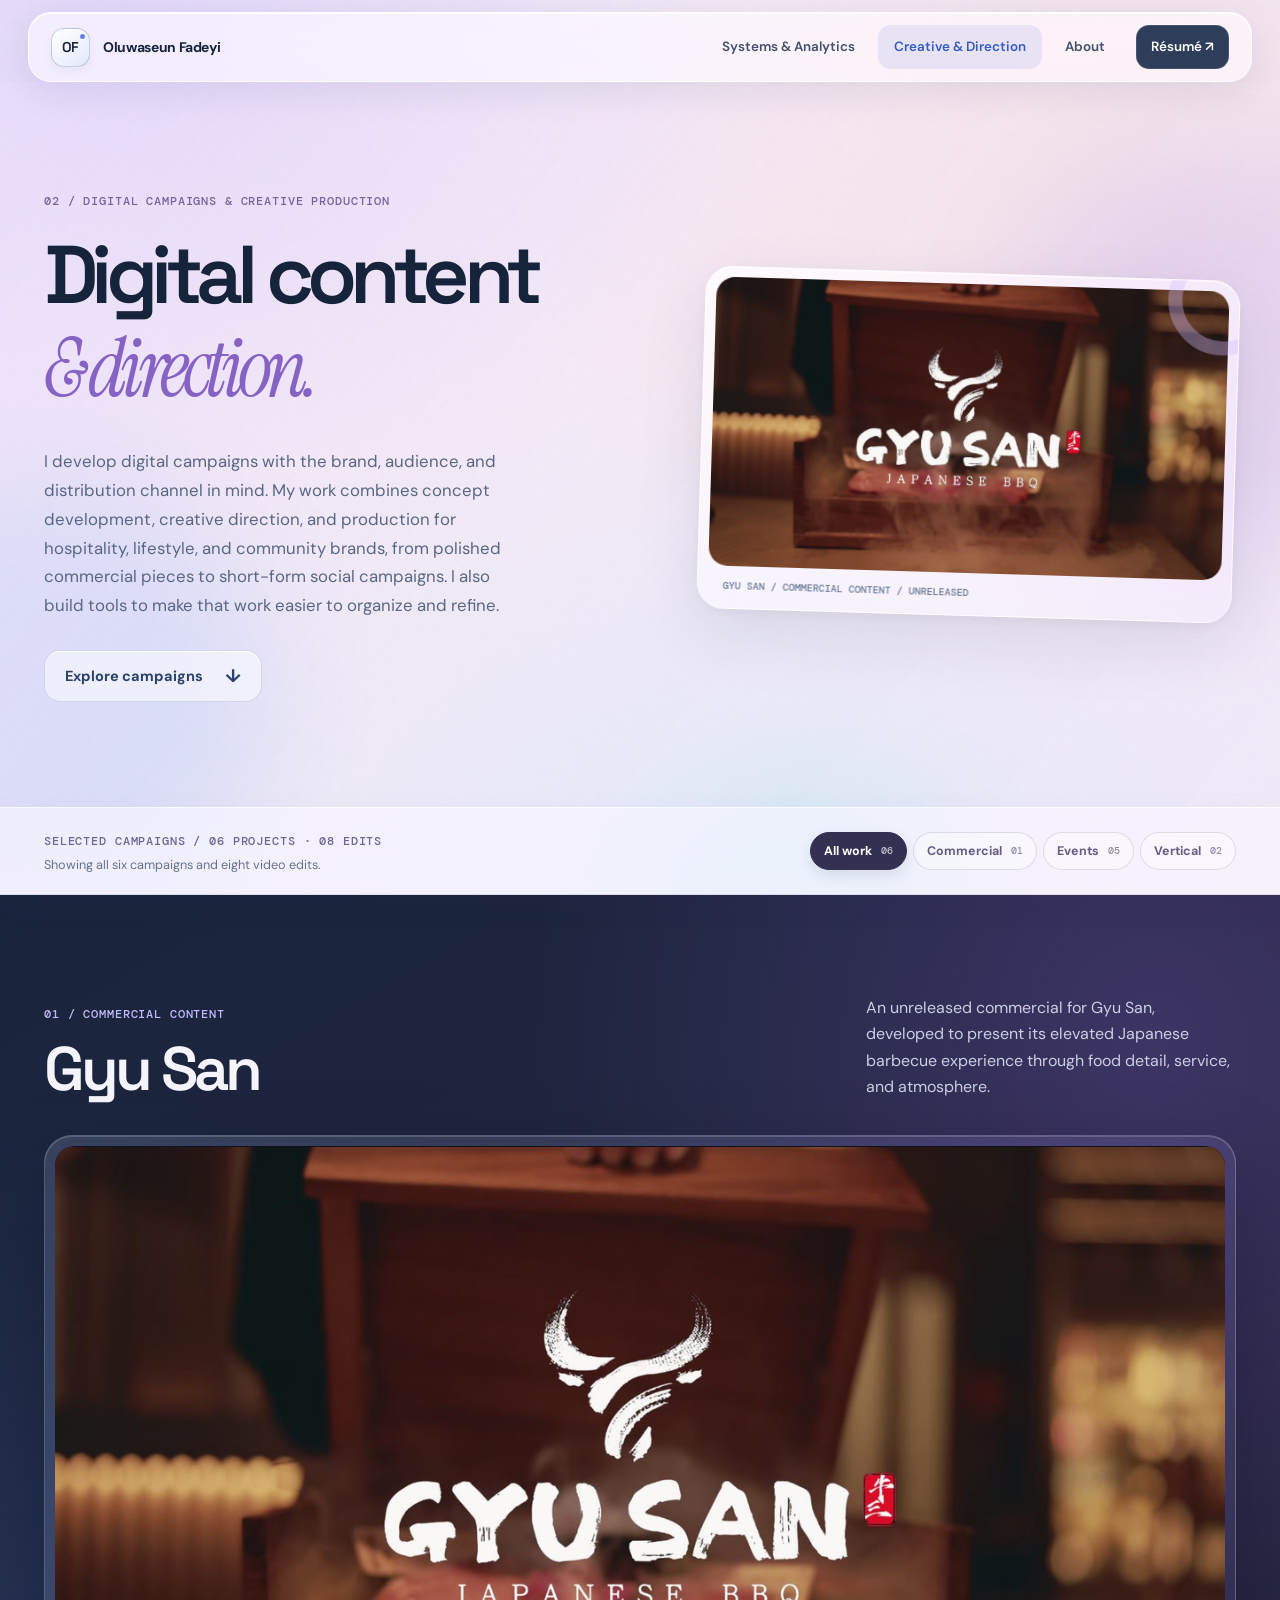
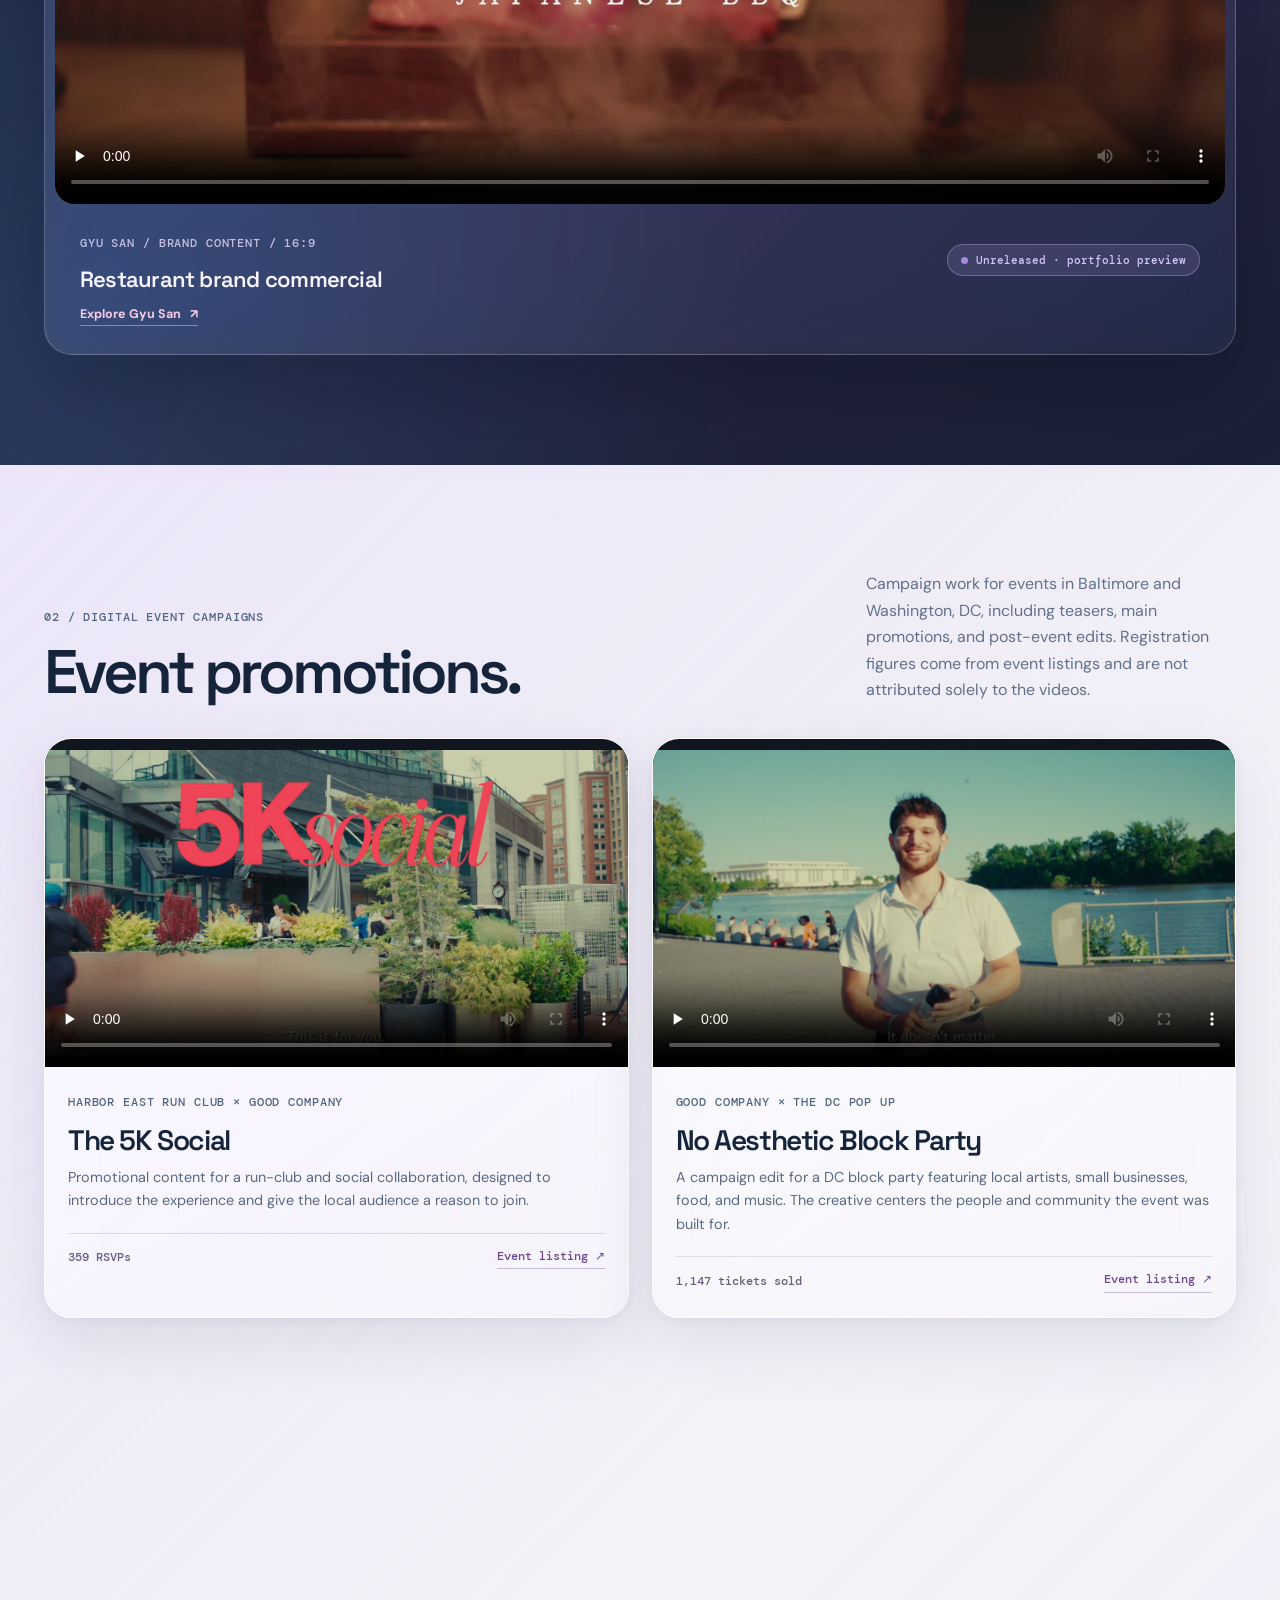
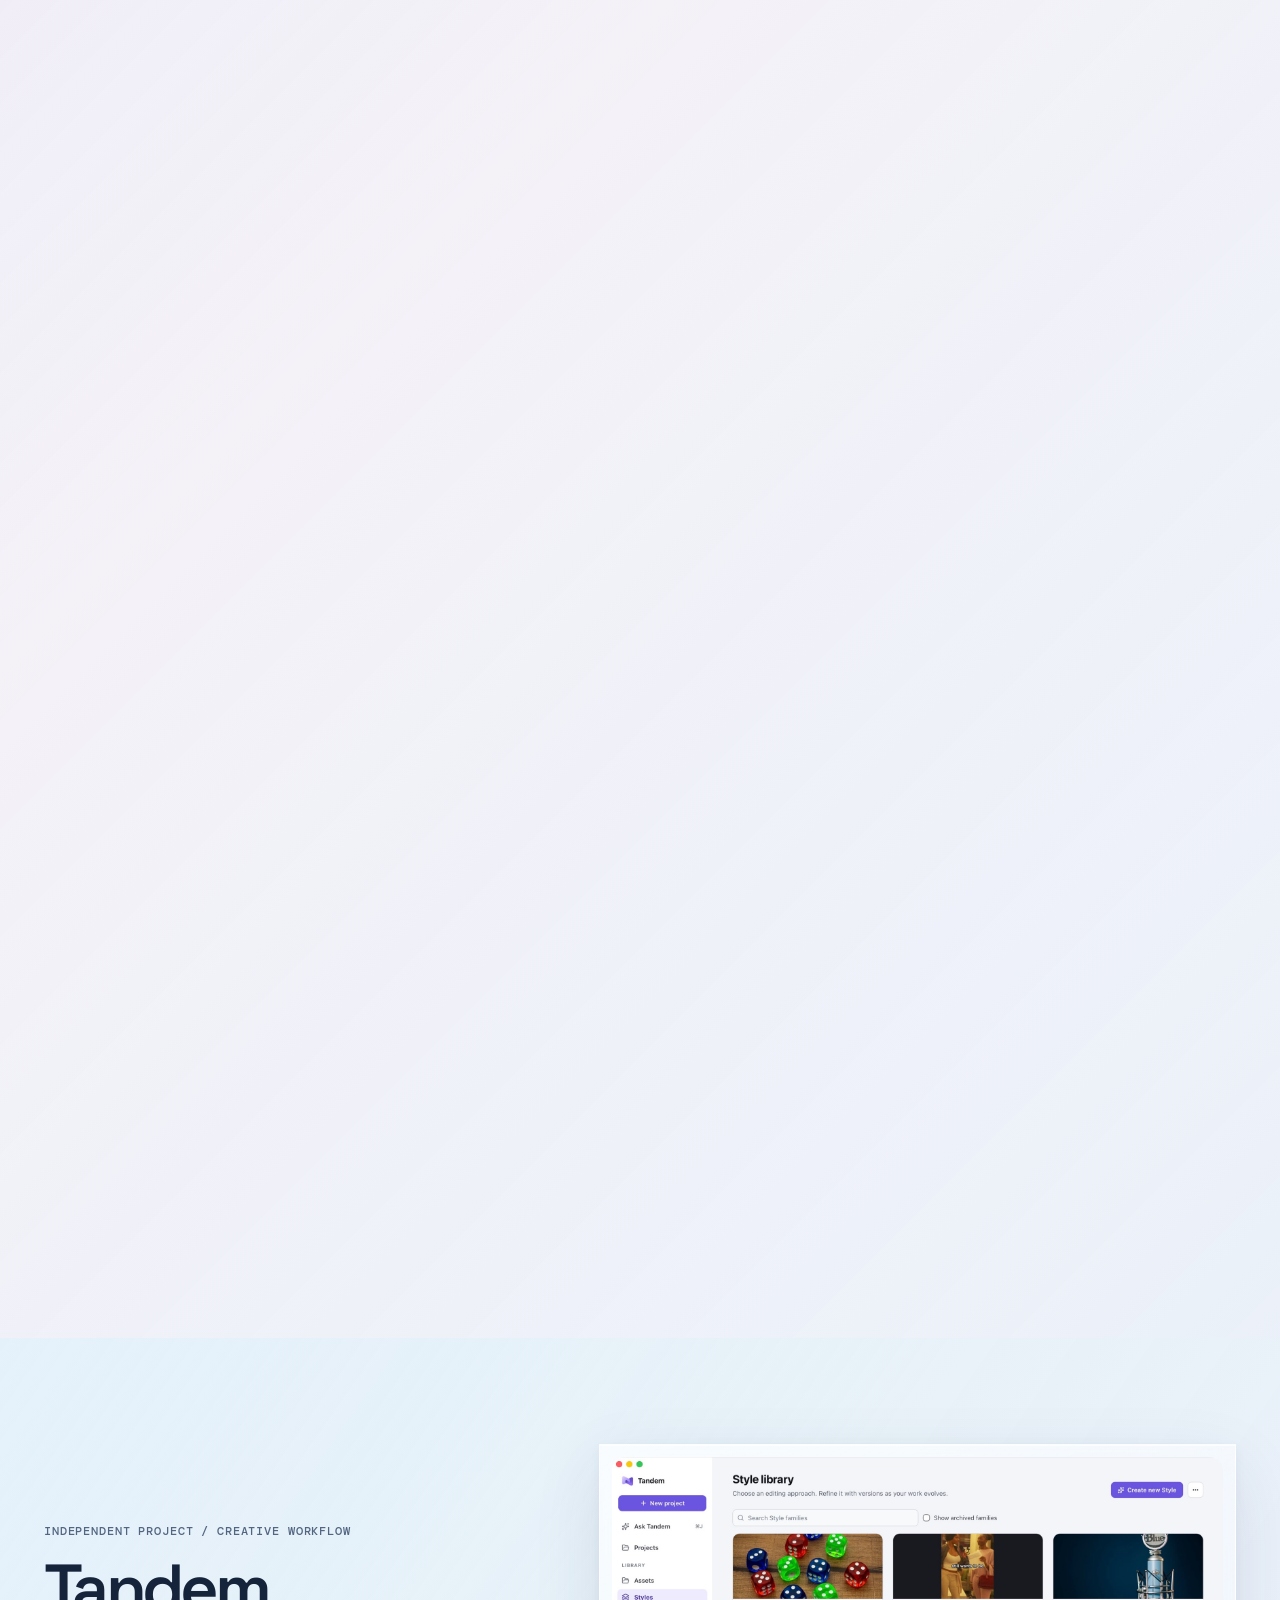
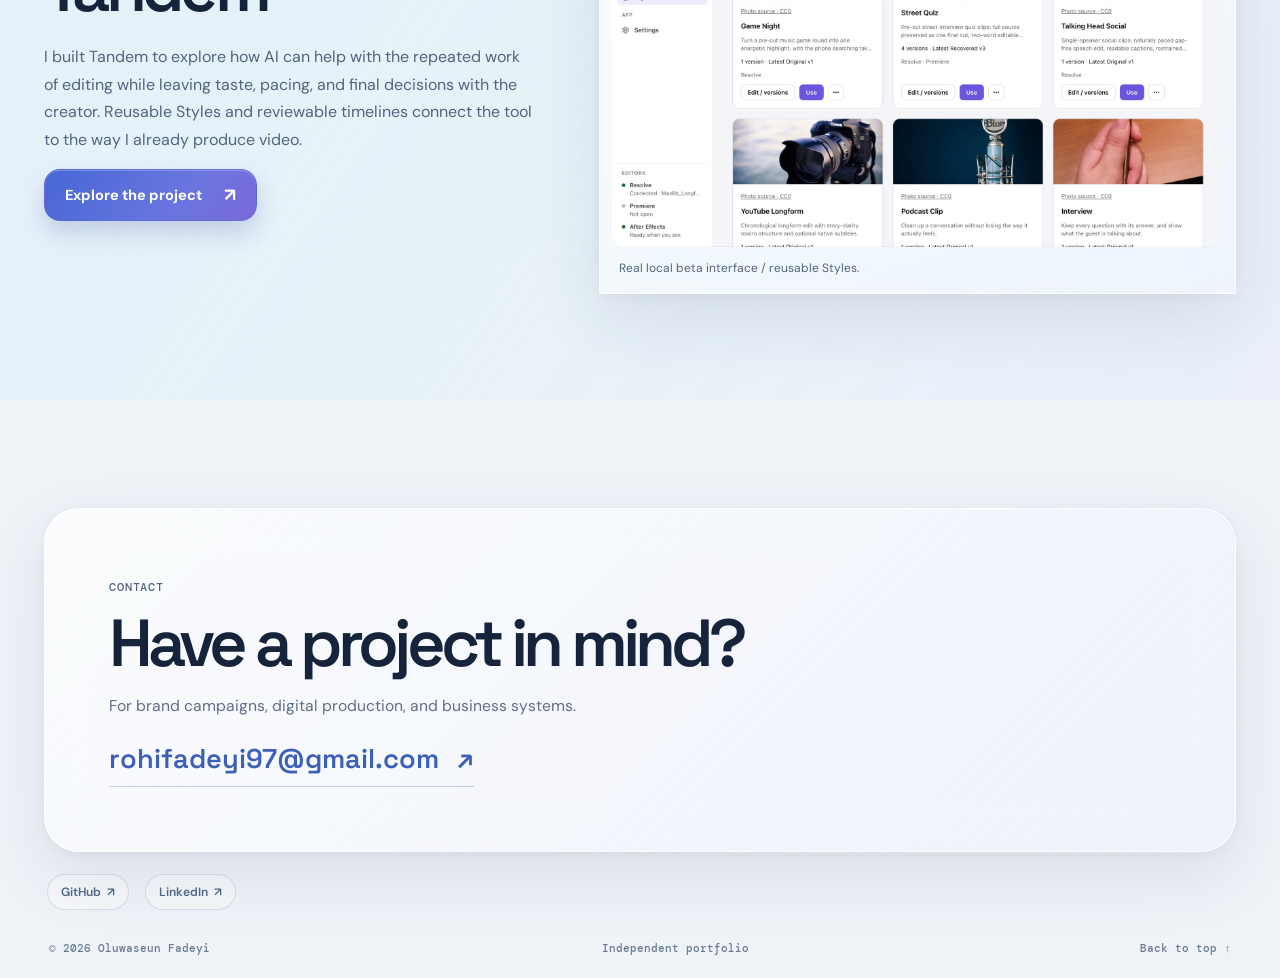
==== commit a906f954: "Align portfolio narrative, add Tandem, and replace resume" ====
--- a/creative.html
+++ b/creative.html
@@ -1,6 +1,6 @@
 <!DOCTYPE html>
 
-<html lang="en"><head><meta charset="utf-8"/><meta content="width=device-width, initial-scale=1" name="viewport"/><meta content="Digital campaign strategy, creative direction, and production for hospitality, lifestyle, and community brands." name="description"/><meta content="#ecf2f8" name="theme-color"/><title>Digital Content &amp; Creative Direction | Oluwaseun Fadeyi</title><link href="https://fonts.googleapis.com" rel="preconnect"/><link crossorigin="" href="https://fonts.gstatic.com" rel="preconnect"/><link href="https://fonts.googleapis.com/css2?family=DM+Sans:wght@400;500;600;700&amp;family=DM+Mono:wght@400;500&amp;family=Instrument+Serif:ital@0;1&amp;family=Space+Grotesk:wght@400;500;600;700&amp;display=swap" rel="stylesheet"/><link href="studio.css" rel="stylesheet"/><link href="glass.css" rel="stylesheet"/><script>document.documentElement.classList.add('has-js')</script><link href="portfolio-polish.css" rel="stylesheet"/><link href="portfolio-final.css" rel="stylesheet"/><link href="creative-grid-refine.css" rel="stylesheet"/></head><body class="glass-site creative-view" id="top"><div aria-hidden="true" class="ambient-layer"><span class="ambient-orb ambient-orb-a"></span><span class="ambient-orb ambient-orb-b"></span><span class="ambient-orb ambient-orb-c"></span></div><div aria-hidden="true" class="reading-progress"></div><div aria-hidden="true" class="scene-indicator"><span class="scene-indicator-label">Selected work</span></div><header class="glass-header" id="site-header">
+<html lang="en"><head><meta charset="utf-8"/><meta content="width=device-width, initial-scale=1" name="viewport"/><meta content="Digital campaign strategy, creative direction, and production for hospitality, lifestyle, and community brands." name="description"/><meta content="#ecf2f8" name="theme-color"/><title>Digital Content &amp; Creative Direction | Oluwaseun Fadeyi</title><link href="https://fonts.googleapis.com" rel="preconnect"/><link crossorigin="" href="https://fonts.gstatic.com" rel="preconnect"/><link href="https://fonts.googleapis.com/css2?family=DM+Sans:wght@400;500;600;700&amp;family=DM+Mono:wght@400;500&amp;family=Instrument+Serif:ital@0;1&amp;family=Space+Grotesk:wght@400;500;600;700&amp;display=swap" rel="stylesheet"/><link href="studio.css" rel="stylesheet"/><link href="glass.css" rel="stylesheet"/><script>document.documentElement.classList.add('has-js')</script><link href="portfolio-polish.css" rel="stylesheet"/><link href="portfolio-final.css" rel="stylesheet"/><link href="creative-grid-refine.css" rel="stylesheet"/></head><body class="glass-site creative-view" id="top"><div aria-hidden="true" class="ambient-layer"><span class="ambient-orb ambient-orb-a"></span><span class="ambient-orb ambient-orb-b"></span><span class="ambient-orb ambient-orb-c"></span></div><div aria-hidden="true" class="reading-progress"></div><div aria-hidden="true" class="scene-indicator"><span class="scene-indicator-label">Selected work</span></div><a class="skip-link" href="#main">Skip to content</a><header class="glass-header" id="site-header">
 <nav aria-label="Primary navigation" class="nav-inner">
 <a aria-label="Oluwaseun Fadeyi home" class="brand" href="index.html"><span class="brand-symbol">OF<span class="brand-dot"></span></span><span class="brand-name">Oluwaseun Fadeyi</span></a>
 <button aria-controls="site-nav" aria-expanded="false" aria-label="Open navigation" class="nav-toggle" type="button"><span></span><span></span></button>
@@ -8,7 +8,7 @@
 </nav>
 </header>
 <main class="creative-page" id="main">
-<section class="creative-opening scene-panel" data-scene="creative-hero"><div class="site-width creative-opening-layout"><div><span class="eyebrow">02 / Digital campaigns &amp; creative production</span><h1>Digital content<br/><em>&amp; direction.</em></h1><p>I develop digital campaigns with the brand, audience, and distribution channel in mind. My work combines concept development, creative direction, and production for hospitality, lifestyle, and community brands, from polished commercial pieces to short-form social campaigns.</p><a class="secondary-action" href="#films">Explore campaigns <span>↓</span></a></div><div class="creative-opening-art glass-surface"><img alt="Still from the Gyu San commercial" src="assets/creative/gyu-san.jpg"/><span class="creative-art-label">GYU SAN / COMMERCIAL CONTENT / UNRELEASED</span><div aria-hidden="true" class="creative-orbit"></div></div></div></section><section aria-label="Explore digital content" class="creative-filter-section" id="creative-filters"><div class="site-width filter-layout"><div><p class="eyebrow">Selected campaigns / 06 projects · 08 edits</p><p aria-live="polite" class="filter-description" id="filter-summary">Showing all selected content.</p></div><div aria-label="Filter creative projects" class="filter-buttons" role="group"><button aria-pressed="true" class="filter-button is-active" data-filter="all" type="button">All work <span>06</span></button><button aria-pressed="false" class="filter-button" data-filter="commercial" type="button">Commercial <span>01</span></button><button aria-pressed="false" class="filter-button" data-filter="events" type="button">Events <span>05</span></button><button aria-pressed="false" class="filter-button" data-filter="vertical" type="button">Vertical <span>02</span></button></div></div></section>
+<section class="creative-opening scene-panel" data-scene="creative-hero"><div class="site-width creative-opening-layout"><div><span class="eyebrow">02 / Digital campaigns &amp; creative production</span><h1>Digital content<br/><em>&amp; direction.</em></h1><p>I develop digital campaigns with the brand, audience, and distribution channel in mind. My work combines concept development, creative direction, and production for hospitality, lifestyle, and community brands, from polished commercial pieces to short-form social campaigns. I also build tools to make that work easier to organize and refine.</p><a class="secondary-action" href="#films">Explore campaigns <span>↓</span></a></div><div class="creative-opening-art glass-surface"><img alt="Still from the Gyu San commercial" src="assets/creative/gyu-san.jpg"/><span class="creative-art-label">GYU SAN / COMMERCIAL CONTENT / UNRELEASED</span><div aria-hidden="true" class="creative-orbit"></div></div></div></section><section aria-label="Explore digital content" class="creative-filter-section" id="creative-filters"><div class="site-width filter-layout"><div><p class="eyebrow">Selected campaigns / 06 projects · 08 edits</p><p aria-live="polite" class="filter-description" id="filter-summary">Showing all selected content.</p></div><div aria-label="Filter creative projects" class="filter-buttons" role="group"><button aria-pressed="true" class="filter-button is-active" data-filter="all" type="button">All work <span>06</span></button><button aria-pressed="false" class="filter-button" data-filter="commercial" type="button">Commercial <span>01</span></button><button aria-pressed="false" class="filter-button" data-filter="events" type="button">Events <span>05</span></button><button aria-pressed="false" class="filter-button" data-filter="vertical" type="button">Vertical <span>02</span></button></div></div></section>
 <section class="film-feature-section scene-panel" data-filter-group="commercial" data-scene="creative-film" id="films"><div class="site-width"><div class="section-intro reveal"><div><span class="eyebrow">01 / Commercial content</span><h2>Gyu San</h2></div><p>An unreleased commercial for Gyu San, developed to present its elevated Japanese barbecue experience through food detail, service, and atmosphere.</p></div><article class="film-feature-glass glass-surface reveal"><div class="feature-video-frame"><video aria-label="Gyu San Japanese barbecue restaurant advertisement" controls="" playsinline="" poster="assets/creative/gyu-san.jpg" preload="none"><source src="assets/creative/gyu-san.mp4" type="video/mp4"/>Video playback is not supported by your browser.</video></div><div class="feature-video-info"><div><span class="eyebrow">Gyu San / brand content / 16:9</span><h3>Restaurant brand commercial</h3></div><span class="film-status">Unreleased · portfolio preview</span><a class="event-link" href="https://www.gyusan.com/" rel="noopener noreferrer" target="_blank">Explore Gyu San <span aria-hidden="true">↗</span></a></div></article></div></section>
 <section class="film-grid-section scene-panel" data-filter-group="events" data-scene="creative-events" id="campaigns"><div class="site-width"><div class="section-intro reveal"><div><span class="eyebrow">02 / Digital event campaigns</span><h2>Event promotions.</h2></div><p>Campaign work for events in Baltimore and Washington, DC, including teasers, main promotions, and post-event edits. Registration figures come from event listings and are not attributed solely to the videos.</p></div>
 <div class="portfolio-film-grid">
@@ -25,10 +25,10 @@
 </div><div class="film-content"><span class="eyebrow">Llama Bar × Good Company + partners</span><h3>Late Breakfast</h3><p>A three-part campaign for Llama Bar, Good Company, and their partners, covering early interest, the main promotion, and a post-event recap. Each edit served a different stage of the event rollout.</p><div class="film-meta-row"><span>961 RSVPs</span><a href="https://posh.vip/e/late-breakfast" rel="noopener noreferrer" target="_blank">Event listing ↗</a></div></div></article>
 </div>
 </div></section>
-</main><footer class="glass-footer" data-scene="footer">
+<section class="systems-feature scene-panel" data-scene="creative-close" id="tandem"><div class="site-width feature-layout"><div class="feature-copy reveal"><span class="eyebrow">Independent project / Creative workflow</span><h2>Tandem</h2><p>I built Tandem to explore how AI can help with the repeated work of editing while leaving taste, pacing, and final decisions with the creator. Reusable Styles and reviewable timelines connect the tool to the way I already produce video.</p><a class="primary-action" href="case-studies/tandem.html">Explore the project <span>↗</span></a></div><figure class="glass-surface reveal product-capture"><img alt="Tandem Style library showing Game Night, Street Quiz and Talking Head Social" loading="lazy" src="assets/images/tandem-styles.jpg"/><figcaption>Real local beta interface / reusable Styles.</figcaption></figure></div></section></main><footer class="glass-footer" data-scene="footer">
 <div class="site-width">
 <div class="footer-intro"><span class="eyebrow">Contact</span><h2>Have a project in mind?</h2><p>For brand campaigns, digital production, and business systems.</p><a class="footer-email" href="mailto:rohifadeyi97@gmail.com">rohifadeyi97@gmail.com <span>↗</span></a></div>
-<div class="professional-links"><a href="https://github.com/issydbi" rel="noopener noreferrer" target="_blank">GitHub <span>↗</span></a><a href="https://linkedin.com/in/oluwaseun-fadeyi-31373a23b/" rel="noopener noreferrer" target="_blank">LinkedIn <span>↗</span></a></div>
+<div class="professional-links"><a href="https://github.com/rohifadeyi97" rel="noopener noreferrer" target="_blank">GitHub <span>↗</span></a><a href="https://linkedin.com/in/oluwaseun-fadeyi-31373a23b/" rel="noopener noreferrer" target="_blank">LinkedIn <span>↗</span></a></div>
 <div class="footer-bottom"><span>© 2026 Oluwaseun Fadeyi</span><span>Independent portfolio</span><a href="#top">Back to top ↑</a></div>
 </div>
 </footer><script defer="" src="glass.js"></script><script defer="" src="portfolio-polish.js"></script><script defer="True" src="portfolio-final.js"></script></body></html>
--- a/portfolio-final.css
+++ b/portfolio-final.css
@@ -516,3 +516,35 @@
   body.glass-site .nav-links a {padding:10px 9px;font-size:.78rem;}
   body.glass-site .nav-links .nav-resume {margin-left:3px;}
 }
+
+
+/* Home discipline controls: keep both CTAs in a real flex row.
+   The creative-mode display override was turning its row into a block,
+   causing the resume link to collide with the primary action. */
+.home-intro-copy .home-actions {
+  align-items:center;justify-content:flex-start;
+  flex-wrap:wrap;column-gap:clamp(18px,2.4vw,32px);row-gap:16px;
+}
+body.glass-site:not([data-home-focus="creative"]) .home-intro-copy .home-actions.mode-systems,
+body.glass-site[data-home-focus="creative"] .home-intro-copy .home-actions.mode-creative {display:flex!important;}
+.home-intro-copy .home-actions .primary-action {
+  flex:0 1 auto;min-height:54px;gap:clamp(15px,2vw,28px);
+  max-width:100%;text-align:left;
+}
+.home-intro-copy .home-actions .home-resume-link {
+  flex:0 0 auto;display:inline-flex;align-items:center;gap:12px;
+  margin:0;padding:8px 0;text-decoration:none;white-space:nowrap;
+}
+@media(max-width:620px) {
+ .home-intro-copy .home-actions {align-items:flex-start;gap:18px;}
+ .home-intro-copy .home-actions .primary-action {width:100%;justify-content:space-between;}
+ .home-intro-copy .home-actions .home-resume-link {padding:4px 0 8px;}
+}
+
+/* Real product captures within the established glass surfaces. */
+.product-capture {margin:0;padding:12px;min-width:0;overflow:hidden;}
+.product-capture img {width:100%;height:auto;border-radius:14px;}
+.product-capture figcaption {padding:12px 7px 3px;color:var(--muted);font:400 .75rem/1.6 var(--sans);}
+.case-evidence-note {max-width:72ch;}
+body.glass-site[data-home-focus="creative"] .home-intro-copy .practice-index.mode-creative {display:grid!important;}
+body.case-marketing .architecture-diagram {margin-inline:0;}
